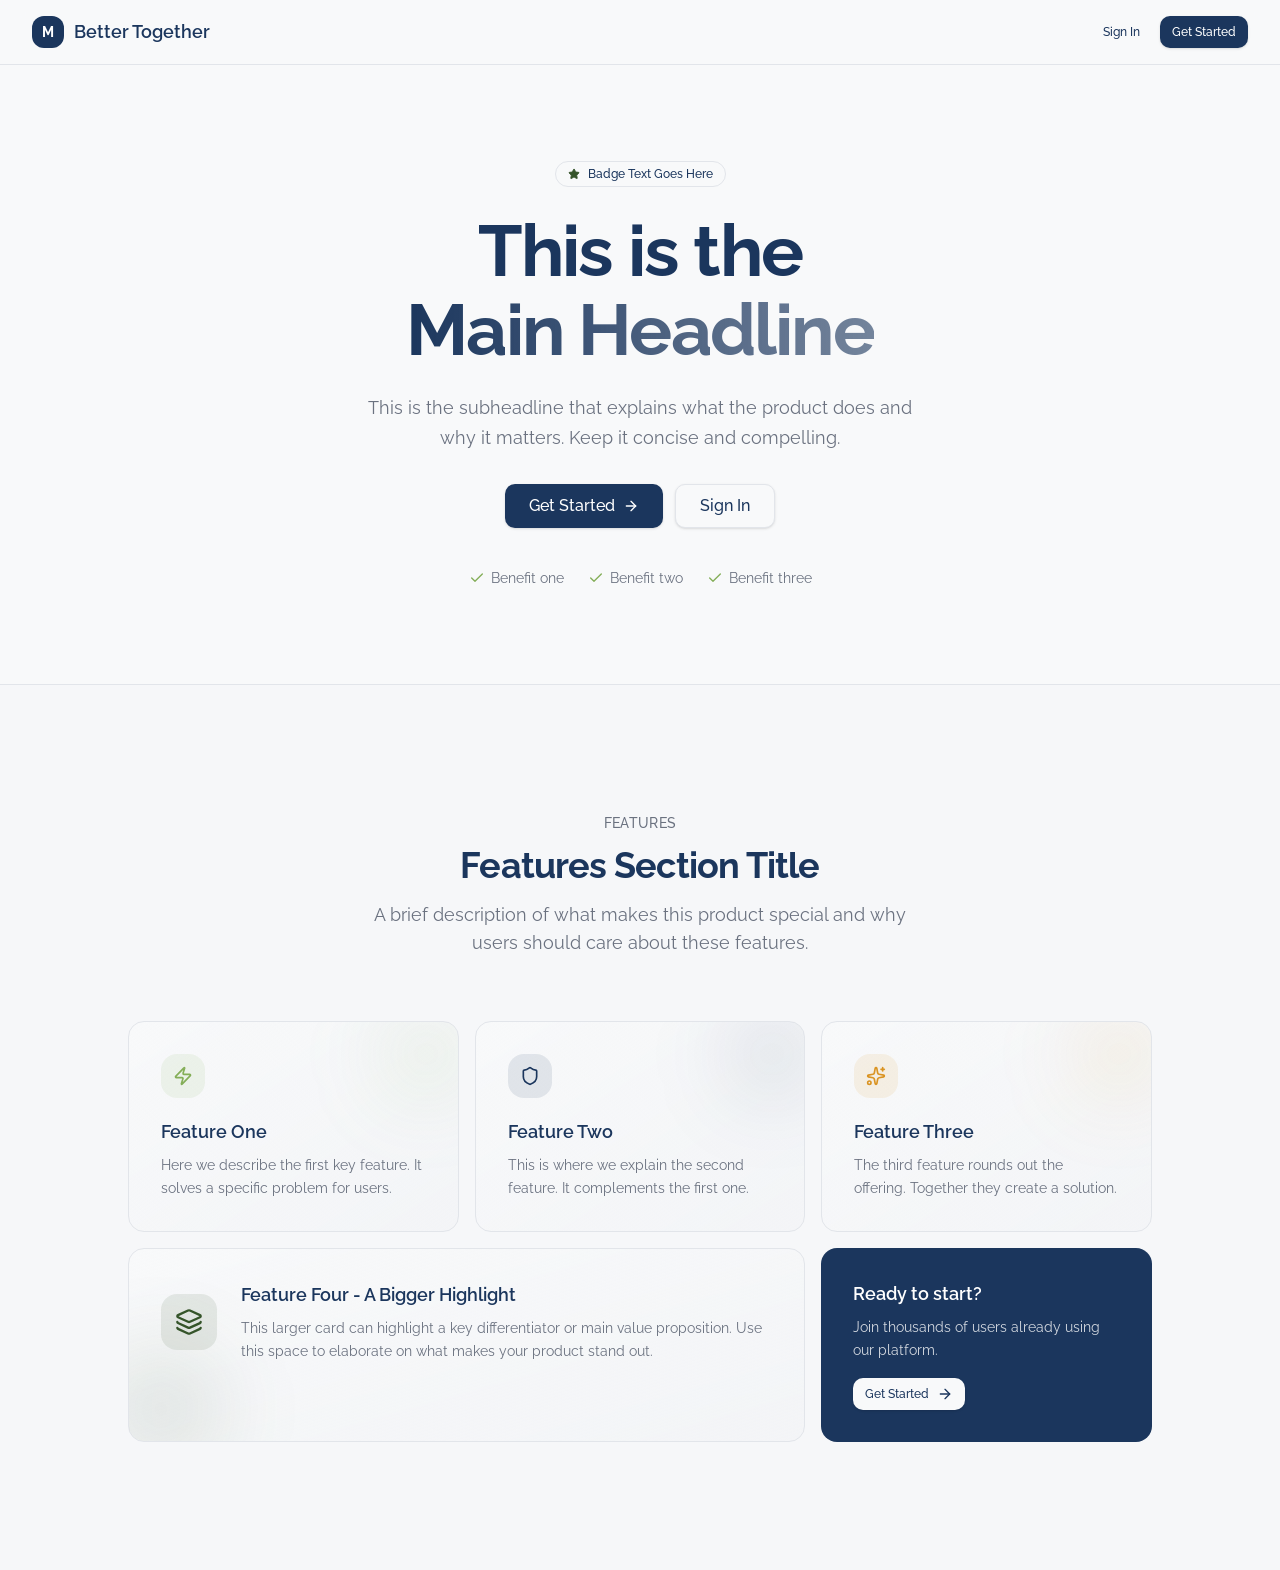
==== index.html @ 2b5d90b9 "Add batch check-in, auto-checkout, admin controls" ====
<!doctype html>
<html lang="en">
  <head>
    <meta charset="UTF-8" />
    <link rel="icon" type="image/png" href="/favicon.png" />
    <meta name="viewport" content="width=device-width, initial-scale=1.0, maximum-scale=1, viewport-fit=cover" />
    <meta name="apple-mobile-web-app-capable" content="yes" />
    <meta name="apple-mobile-web-app-status-bar-style" content="black-translucent" />
    <meta name="theme-color" content="#1B365D" />
    <link rel="preconnect" href="https://fonts.googleapis.com" />
    <link rel="preconnect" href="https://fonts.gstatic.com" crossorigin />
    <link href="https://fonts.googleapis.com/css2?family=Raleway:wght@300;400;500;600;700;800&display=swap" rel="stylesheet" />
    <title>Better Together | Patrick Accounting 2026 Firm Visit</title>
    <meta name="description" content="Patrick Accounting & Whirks 2026 Firm Visit - July 26-28, Memphis TN. Agenda, CPE tracking, Q&A, and more." />
    <script type="module" crossorigin src="/assets/index-BGjoOh0Z.js"></script>
    <link rel="stylesheet" crossorigin href="/assets/index-BpxHKoeF.css">
  </head>
  <body>
    <div id="root"></div>
  </body>
</html>
---- assets/index-BpxHKoeF.css ----
@layer properties{@supports (((-webkit-hyphens:none)) and (not (margin-trim:inline))) or ((-moz-orient:inline) and (not (color:rgb(from red r g b)))){*,:before,:after,::backdrop{--tw-translate-x:0;--tw-translate-y:0;--tw-translate-z:0;--tw-rotate-x:initial;--tw-rotate-y:initial;--tw-rotate-z:initial;--tw-skew-x:initial;--tw-skew-y:initial;--tw-space-y-reverse:0;--tw-border-style:solid;--tw-gradient-position:initial;--tw-gradient-from:#0000;--tw-gradient-via:#0000;--tw-gradient-to:#0000;--tw-gradient-stops:initial;--tw-gradient-via-stops:initial;--tw-gradient-from-position:0%;--tw-gradient-via-position:50%;--tw-gradient-to-position:100%;--tw-leading:initial;--tw-font-weight:initial;--tw-tracking:initial;--tw-ordinal:initial;--tw-slashed-zero:initial;--tw-numeric-figure:initial;--tw-numeric-spacing:initial;--tw-numeric-fraction:initial;--tw-shadow:0 0 #0000;--tw-shadow-color:initial;--tw-shadow-alpha:100%;--tw-inset-shadow:0 0 #0000;--tw-inset-shadow-color:initial;--tw-inset-shadow-alpha:100%;--tw-ring-color:initial;--tw-ring-shadow:0 0 #0000;--tw-inset-ring-color:initial;--tw-inset-ring-shadow:0 0 #0000;--tw-ring-inset:initial;--tw-ring-offset-width:0px;--tw-ring-offset-color:#fff;--tw-ring-offset-shadow:0 0 #0000;--tw-outline-style:solid;--tw-blur:initial;--tw-brightness:initial;--tw-contrast:initial;--tw-grayscale:initial;--tw-hue-rotate:initial;--tw-invert:initial;--tw-opacity:initial;--tw-saturate:initial;--tw-sepia:initial;--tw-drop-shadow:initial;--tw-drop-shadow-color:initial;--tw-drop-shadow-alpha:100%;--tw-drop-shadow-size:initial;--tw-backdrop-blur:initial;--tw-backdrop-brightness:initial;--tw-backdrop-contrast:initial;--tw-backdrop-grayscale:initial;--tw-backdrop-hue-rotate:initial;--tw-backdrop-invert:initial;--tw-backdrop-opacity:initial;--tw-backdrop-saturate:initial;--tw-backdrop-sepia:initial;--tw-duration:initial;--tw-ease:initial;--tw-scale-x:1;--tw-scale-y:1;--tw-scale-z:1;--tw-content:"";--tw-space-x-reverse:0;--tw-animation-delay:0s;--tw-animation-direction:normal;--tw-animation-duration:initial;--tw-animation-fill-mode:none;--tw-animation-iteration-count:1;--tw-enter-blur:0;--tw-enter-opacity:1;--tw-enter-rotate:0;--tw-enter-scale:1;--tw-enter-translate-x:0;--tw-enter-translate-y:0;--tw-exit-blur:0;--tw-exit-opacity:1;--tw-exit-rotate:0;--tw-exit-scale:1;--tw-exit-translate-x:0;--tw-exit-translate-y:0}}}@layer theme{:root,:host{--font-mono:ui-monospace,SFMono-Regular,Menlo,Monaco,Consolas,"Liberation Mono","Courier New",monospace;--color-red-50:oklch(97.1% .013 17.38);--color-red-200:oklch(88.5% .062 18.334);--color-red-500:oklch(63.7% .237 25.331);--color-red-600:oklch(57.7% .245 27.325);--color-orange-500:oklch(70.5% .213 47.604);--color-amber-500:oklch(76.9% .188 70.08);--color-yellow-100:oklch(97.3% .071 103.193);--color-yellow-700:oklch(55.4% .135 66.442);--color-lime-500:oklch(76.8% .233 130.85);--color-emerald-600:oklch(59.6% .145 163.225);--color-teal-500:oklch(70.4% .14 182.503);--color-cyan-500:oklch(71.5% .143 215.221);--color-rose-500:oklch(64.5% .246 16.439);--color-slate-900:oklch(20.8% .042 265.755);--color-gray-100:oklch(96.7% .003 264.542);--color-gray-200:oklch(92.8% .006 264.531);--color-gray-500:oklch(55.1% .027 264.364);--color-black:#000;--color-white:#fff;--spacing:.25rem;--container-sm:24rem;--container-md:28rem;--container-lg:32rem;--container-xl:36rem;--container-2xl:42rem;--container-5xl:64rem;--text-xs:.75rem;--text-xs--line-height:calc(1/.75);--text-sm:.875rem;--text-sm--line-height:calc(1.25/.875);--text-base:1rem;--text-base--line-height: 1.5 ;--text-lg:1.125rem;--text-lg--line-height:calc(1.75/1.125);--text-xl:1.25rem;--text-xl--line-height:calc(1.75/1.25);--text-2xl:1.5rem;--text-2xl--line-height:calc(2/1.5);--text-3xl:1.875rem;--text-3xl--line-height: 1.2 ;--text-4xl:2.25rem;--text-4xl--line-height:calc(2.5/2.25);--text-5xl:3rem;--text-5xl--line-height:1;--text-6xl:3.75rem;--text-6xl--line-height:1;--text-7xl:4.5rem;--text-7xl--line-height:1;--font-weight-normal:400;--font-weight-medium:500;--font-weight-semibold:600;--font-weight-bold:700;--tracking-tight:-.025em;--tracking-wide:.025em;--tracking-wider:.05em;--tracking-widest:.1em;--leading-tight:1.25;--leading-snug:1.375;--leading-normal:1.5;--leading-relaxed:1.625;--radius-xs:.125rem;--radius-2xl:1rem;--ease-in-out:cubic-bezier(.4,0,.2,1);--animate-spin:spin 1s linear infinite;--animate-pulse:pulse 2s cubic-bezier(.4,0,.6,1)infinite;--blur-sm:8px;--blur-md:12px;--blur-xl:24px;--blur-2xl:40px;--blur-3xl:64px;--aspect-video:16/9;--default-transition-duration:.15s;--default-transition-timing-function:cubic-bezier(.4,0,.2,1);--default-font-family:"Raleway",ui-sans-serif,system-ui,sans-serif;--default-mono-font-family:var(--font-mono);--color-border:var(--border)}}@layer base{*,:after,:before,::backdrop{box-sizing:border-box;border:0 solid;margin:0;padding:0}::file-selector-button{box-sizing:border-box;border:0 solid;margin:0;padding:0}html,:host{-webkit-text-size-adjust:100%;tab-size:4;line-height:1.5;font-family:var(--default-font-family,ui-sans-serif,system-ui,sans-serif,"Apple Color Emoji","Segoe UI Emoji","Segoe UI Symbol","Noto Color Emoji");font-feature-settings:var(--default-font-feature-settings,normal);font-variation-settings:var(--default-font-variation-settings,normal);-webkit-tap-highlight-color:transparent}hr{height:0;color:inherit;border-top-width:1px}abbr:where([title]){-webkit-text-decoration:underline dotted;text-decoration:underline dotted}h1,h2,h3,h4,h5,h6{font-size:inherit;font-weight:inherit}a{color:inherit;-webkit-text-decoration:inherit;text-decoration:inherit}b,strong{font-weight:bolder}code,kbd,samp,pre{font-family:var(--default-mono-font-family,ui-monospace,SFMono-Regular,Menlo,Monaco,Consolas,"Liberation Mono","Courier New",monospace);font-feature-settings:var(--default-mono-font-feature-settings,normal);font-variation-settings:var(--default-mono-font-variation-settings,normal);font-size:1em}small{font-size:80%}sub,sup{vertical-align:baseline;font-size:75%;line-height:0;position:relative}sub{bottom:-.25em}sup{top:-.5em}table{text-indent:0;border-color:inherit;border-collapse:collapse}:-moz-focusring{outline:auto}progress{vertical-align:baseline}summary{display:list-item}ol,ul,menu{list-style:none}img,svg,video,canvas,audio,iframe,embed,object{vertical-align:middle;display:block}img,video{max-width:100%;height:auto}button,input,select,optgroup,textarea{font:inherit;font-feature-settings:inherit;font-variation-settings:inherit;letter-spacing:inherit;color:inherit;opacity:1;background-color:#0000;border-radius:0}::file-selector-button{font:inherit;font-feature-settings:inherit;font-variation-settings:inherit;letter-spacing:inherit;color:inherit;opacity:1;background-color:#0000;border-radius:0}:where(select:is([multiple],[size])) optgroup{font-weight:bolder}:where(select:is([multiple],[size])) optgroup option{padding-inline-start:20px}::file-selector-button{margin-inline-end:4px}::placeholder{opacity:1}@supports (not ((-webkit-appearance:-apple-pay-button))) or (contain-intrinsic-size:1px){::placeholder{color:currentColor}@supports (color:color-mix(in lab,red,red)){::placeholder{color:color-mix(in oklab,currentcolor 50%,transparent)}}}textarea{resize:vertical}::-webkit-search-decoration{-webkit-appearance:none}::-webkit-date-and-time-value{min-height:1lh;text-align:inherit}::-webkit-datetime-edit{display:inline-flex}::-webkit-datetime-edit-fields-wrapper{padding:0}::-webkit-datetime-edit{padding-block:0}::-webkit-datetime-edit-year-field{padding-block:0}::-webkit-datetime-edit-month-field{padding-block:0}::-webkit-datetime-edit-day-field{padding-block:0}::-webkit-datetime-edit-hour-field{padding-block:0}::-webkit-datetime-edit-minute-field{padding-block:0}::-webkit-datetime-edit-second-field{padding-block:0}::-webkit-datetime-edit-millisecond-field{padding-block:0}::-webkit-datetime-edit-meridiem-field{padding-block:0}::-webkit-calendar-picker-indicator{line-height:1}:-moz-ui-invalid{box-shadow:none}button,input:where([type=button],[type=reset],[type=submit]){appearance:button}::file-selector-button{appearance:button}::-webkit-inner-spin-button{height:auto}::-webkit-outer-spin-button{height:auto}[hidden]:where(:not([hidden=until-found])){display:none!important}*{border-color:var(--border);outline-color:var(--ring)}@supports (color:color-mix(in lab,red,red)){*{outline-color:color-mix(in oklab,var(--ring)50%,transparent)}}body{background-color:var(--background);color:var(--foreground)}button:not(:disabled),[role=button]:not([aria-disabled=true]),[type=button]:not(:disabled),[type=submit]:not(:disabled),[type=reset]:not(:disabled),a[href],select:not(:disabled),input[type=checkbox]:not(:disabled),input[type=radio]:not(:disabled){cursor:pointer}html{scroll-behavior:smooth;-webkit-tap-highlight-color:transparent}}@layer components{.container{width:100%;margin-left:auto;margin-right:auto;padding-left:1rem;padding-right:1rem}.flex{min-width:0;min-height:0}@media(min-width:640px){.container{padding-left:1.5rem;padding-right:1.5rem}}@media(min-width:1024px){.container{max-width:800px;padding-left:2rem;padding-right:2rem}}}@layer utilities{.\@container\/card-header{container:card-header/inline-size}.\@container\/field-group{container:field-group/inline-size}.pointer-events-none{pointer-events:none}.invisible{visibility:hidden}.visible{visibility:visible}.sr-only{clip-path:inset(50%);white-space:nowrap;border-width:0;width:1px;height:1px;margin:-1px;padding:0;position:absolute;overflow:hidden}.absolute{position:absolute}.fixed{position:fixed}.relative{position:relative}.static{position:static}.sticky{position:sticky}.inset-0{inset:calc(var(--spacing)*0)}.inset-x-0{inset-inline:calc(var(--spacing)*0)}.inset-y-0{inset-block:calc(var(--spacing)*0)}.-top-12{top:calc(var(--spacing)*-12)}.top-0{top:calc(var(--spacing)*0)}.top-1\.5{top:calc(var(--spacing)*1.5)}.top-1\/2{top:50%}.top-3\.5{top:calc(var(--spacing)*3.5)}.top-4{top:calc(var(--spacing)*4)}.top-8{top:calc(var(--spacing)*8)}.top-\[1px\]{top:1px}.top-\[50\%\]{top:50%}.top-\[60\%\]{top:60%}.top-full{top:100%}.-right-12{right:calc(var(--spacing)*-12)}.right-0{right:calc(var(--spacing)*0)}.right-1{right:calc(var(--spacing)*1)}.right-1\/4{right:25%}.right-2{right:calc(var(--spacing)*2)}.right-3{right:calc(var(--spacing)*3)}.right-4{right:calc(var(--spacing)*4)}.-bottom-12{bottom:calc(var(--spacing)*-12)}.bottom-0{bottom:calc(var(--spacing)*0)}.-left-12{left:calc(var(--spacing)*-12)}.left-0{left:calc(var(--spacing)*0)}.left-1\/2{left:50%}.left-1\/4{left:25%}.left-2{left:calc(var(--spacing)*2)}.left-3{left:calc(var(--spacing)*3)}.left-\[50\%\]{left:50%}.isolate{isolation:isolate}.-z-10{z-index:-10}.z-10{z-index:10}.z-20{z-index:20}.z-50{z-index:50}.z-\[1\]{z-index:1}.order-first{order:-9999}.order-last{order:9999}.col-start-2{grid-column-start:2}.row-span-2{grid-row:span 2/span 2}.row-start-1{grid-row-start:1}.container{width:100%}@media(min-width:40rem){.container{max-width:40rem}}@media(min-width:48rem){.container{max-width:48rem}}@media(min-width:64rem){.container{max-width:64rem}}@media(min-width:80rem){.container{max-width:80rem}}@media(min-width:96rem){.container{max-width:96rem}}.\!m-0{margin:calc(var(--spacing)*0)!important}.-mx-1{margin-inline:calc(var(--spacing)*-1)}.mx-2{margin-inline:calc(var(--spacing)*2)}.mx-3\.5{margin-inline:calc(var(--spacing)*3.5)}.mx-auto{margin-inline:auto}.-my-2{margin-block:calc(var(--spacing)*-2)}.my-0{margin-block:calc(var(--spacing)*0)}.my-0\.5{margin-block:calc(var(--spacing)*.5)}.my-1{margin-block:calc(var(--spacing)*1)}.-mt-4{margin-top:calc(var(--spacing)*-4)}.-mt-10{margin-top:calc(var(--spacing)*-10)}.mt-0\.5{margin-top:calc(var(--spacing)*.5)}.mt-1{margin-top:calc(var(--spacing)*1)}.mt-1\.5{margin-top:calc(var(--spacing)*1.5)}.mt-2{margin-top:calc(var(--spacing)*2)}.mt-3{margin-top:calc(var(--spacing)*3)}.mt-4{margin-top:calc(var(--spacing)*4)}.mt-auto{margin-top:auto}.-mr-4{margin-right:calc(var(--spacing)*-4)}.mr-1{margin-right:calc(var(--spacing)*1)}.-mb-8{margin-bottom:calc(var(--spacing)*-8)}.mb-0\.5{margin-bottom:calc(var(--spacing)*.5)}.mb-1{margin-bottom:calc(var(--spacing)*1)}.mb-2{margin-bottom:calc(var(--spacing)*2)}.mb-3{margin-bottom:calc(var(--spacing)*3)}.mb-4{margin-bottom:calc(var(--spacing)*4)}.mb-5{margin-bottom:calc(var(--spacing)*5)}.mb-6{margin-bottom:calc(var(--spacing)*6)}.mb-8{margin-bottom:calc(var(--spacing)*8)}.mb-16{margin-bottom:calc(var(--spacing)*16)}.-ml-4{margin-left:calc(var(--spacing)*-4)}.-ml-8{margin-left:calc(var(--spacing)*-8)}.ml-1{margin-left:calc(var(--spacing)*1)}.ml-2{margin-left:calc(var(--spacing)*2)}.ml-4{margin-left:calc(var(--spacing)*4)}.ml-auto{margin-left:auto}.line-clamp-1{-webkit-line-clamp:1;-webkit-box-orient:vertical;display:-webkit-box;overflow:hidden}.line-clamp-2{-webkit-line-clamp:2;-webkit-box-orient:vertical;display:-webkit-box;overflow:hidden}.block{display:block}.flex{display:flex}.grid{display:grid}.hidden{display:none}.inline-flex{display:inline-flex}.table{display:table}.table-caption{display:table-caption}.table-cell{display:table-cell}.table-row{display:table-row}.aspect-square{aspect-ratio:1}.aspect-video{aspect-ratio:var(--aspect-video)}.size-\(--cell-size\){width:var(--cell-size);height:var(--cell-size)}.size-2{width:calc(var(--spacing)*2);height:calc(var(--spacing)*2)}.size-2\.5{width:calc(var(--spacing)*2.5);height:calc(var(--spacing)*2.5)}.size-3{width:calc(var(--spacing)*3);height:calc(var(--spacing)*3)}.size-3\.5{width:calc(var(--spacing)*3.5);height:calc(var(--spacing)*3.5)}.size-4{width:calc(var(--spacing)*4);height:calc(var(--spacing)*4)}.size-5{width:calc(var(--spacing)*5);height:calc(var(--spacing)*5)}.size-6{width:calc(var(--spacing)*6);height:calc(var(--spacing)*6)}.size-7{width:calc(var(--spacing)*7);height:calc(var(--spacing)*7)}.size-8{width:calc(var(--spacing)*8);height:calc(var(--spacing)*8)}.size-9{width:calc(var(--spacing)*9);height:calc(var(--spacing)*9)}.size-10{width:calc(var(--spacing)*10);height:calc(var(--spacing)*10)}.size-11{width:calc(var(--spacing)*11);height:calc(var(--spacing)*11)}.size-12{width:calc(var(--spacing)*12);height:calc(var(--spacing)*12)}.size-14{width:calc(var(--spacing)*14);height:calc(var(--spacing)*14)}.size-16{width:calc(var(--spacing)*16);height:calc(var(--spacing)*16)}.size-24{width:calc(var(--spacing)*24);height:calc(var(--spacing)*24)}.size-32{width:calc(var(--spacing)*32);height:calc(var(--spacing)*32)}.size-96{width:calc(var(--spacing)*96);height:calc(var(--spacing)*96)}.size-auto{width:auto;height:auto}.size-full{width:100%;height:100%}.h-\(--cell-size\){height:var(--cell-size)}.h-1{height:calc(var(--spacing)*1)}.h-1\.5{height:calc(var(--spacing)*1.5)}.h-2{height:calc(var(--spacing)*2)}.h-2\.5{height:calc(var(--spacing)*2.5)}.h-3{height:calc(var(--spacing)*3)}.h-3\.5{height:calc(var(--spacing)*3.5)}.h-4{height:calc(var(--spacing)*4)}.h-5{height:calc(var(--spacing)*5)}.h-6{height:calc(var(--spacing)*6)}.h-7{height:calc(var(--spacing)*7)}.h-8{height:calc(var(--spacing)*8)}.h-9{height:calc(var(--spacing)*9)}.h-10{height:calc(var(--spacing)*10)}.h-11{height:calc(var(--spacing)*11)}.h-12{height:calc(var(--spacing)*12)}.h-14{height:calc(var(--spacing)*14)}.h-16{height:calc(var(--spacing)*16)}.h-20{height:calc(var(--spacing)*20)}.h-32{height:calc(var(--spacing)*32)}.h-60{height:calc(var(--spacing)*60)}.h-80{height:calc(var(--spacing)*80)}.h-\[1px\]{height:1px}.h-\[var\(--radix-navigation-menu-viewport-height\)\]{height:var(--radix-navigation-menu-viewport-height)}.h-\[var\(--radix-select-trigger-height\)\]{height:var(--radix-select-trigger-height)}.h-auto{height:auto}.h-full{height:100%}.h-px{height:1px}.h-svh{height:100svh}.max-h-\(--radix-context-menu-content-available-height\){max-height:var(--radix-context-menu-content-available-height)}.max-h-\(--radix-dropdown-menu-content-available-height\){max-height:var(--radix-dropdown-menu-content-available-height)}.max-h-\(--radix-select-content-available-height\){max-height:var(--radix-select-content-available-height)}.max-h-72{max-height:calc(var(--spacing)*72)}.max-h-80{max-height:calc(var(--spacing)*80)}.max-h-\[300px\]{max-height:300px}.max-h-\[500px\]{max-height:500px}.max-h-full{max-height:100%}.min-h-0{min-height:calc(var(--spacing)*0)}.min-h-4{min-height:calc(var(--spacing)*4)}.min-h-\[60px\]{min-height:60px}.min-h-\[80px\]{min-height:80px}.min-h-screen{min-height:100vh}.min-h-svh{min-height:100svh}.w-\(--cell-size\){width:var(--cell-size)}.w-0{width:calc(var(--spacing)*0)}.w-1{width:calc(var(--spacing)*1)}.w-2{width:calc(var(--spacing)*2)}.w-2\.5{width:calc(var(--spacing)*2.5)}.w-3{width:calc(var(--spacing)*3)}.w-3\/4{width:75%}.w-4{width:calc(var(--spacing)*4)}.w-5{width:calc(var(--spacing)*5)}.w-7{width:calc(var(--spacing)*7)}.w-9{width:calc(var(--spacing)*9)}.w-11{width:calc(var(--spacing)*11)}.w-12{width:calc(var(--spacing)*12)}.w-16{width:calc(var(--spacing)*16)}.w-20{width:calc(var(--spacing)*20)}.w-24{width:calc(var(--spacing)*24)}.w-32{width:calc(var(--spacing)*32)}.w-48{width:calc(var(--spacing)*48)}.w-60{width:calc(var(--spacing)*60)}.w-64{width:calc(var(--spacing)*64)}.w-72{width:calc(var(--spacing)*72)}.w-80{width:calc(var(--spacing)*80)}.w-\[--radix-dropdown-menu-trigger-width\]{width:--radix-dropdown-menu-trigger-width}.w-\[1px\]{width:1px}.w-\[100px\]{width:100px}.w-auto{width:auto}.w-fit{width:fit-content}.w-full{width:100%}.w-max{width:max-content}.w-px{width:1px}.max-w-2xl{max-width:var(--container-2xl)}.max-w-5xl{max-width:var(--container-5xl)}.max-w-\[--skeleton-width\]{max-width:--skeleton-width}.max-w-\[80\%\]{max-width:80%}.max-w-\[calc\(100\%-2rem\)\]{max-width:calc(100% - 2rem)}.max-w-full{max-width:100%}.max-w-max{max-width:max-content}.max-w-md{max-width:var(--container-md)}.max-w-sm{max-width:var(--container-sm)}.max-w-xl{max-width:var(--container-xl)}.min-w-\(--cell-size\){min-width:var(--cell-size)}.min-w-0{min-width:calc(var(--spacing)*0)}.min-w-5{min-width:calc(var(--spacing)*5)}.min-w-8{min-width:calc(var(--spacing)*8)}.min-w-9{min-width:calc(var(--spacing)*9)}.min-w-10{min-width:calc(var(--spacing)*10)}.min-w-\[8rem\]{min-width:8rem}.min-w-\[12rem\]{min-width:12rem}.min-w-\[18px\]{min-width:18px}.min-w-\[var\(--radix-select-trigger-width\)\]{min-width:var(--radix-select-trigger-width)}.flex-1{flex:1}.flex-shrink-0,.shrink-0{flex-shrink:0}.grow{flex-grow:1}.grow-0{flex-grow:0}.basis-full{flex-basis:100%}.caption-bottom{caption-side:bottom}.border-collapse{border-collapse:collapse}.origin-\(--radix-context-menu-content-transform-origin\){transform-origin:var(--radix-context-menu-content-transform-origin)}.origin-\(--radix-dropdown-menu-content-transform-origin\){transform-origin:var(--radix-dropdown-menu-content-transform-origin)}.origin-\(--radix-hover-card-content-transform-origin\){transform-origin:var(--radix-hover-card-content-transform-origin)}.origin-\(--radix-menubar-content-transform-origin\){transform-origin:var(--radix-menubar-content-transform-origin)}.origin-\(--radix-popover-content-transform-origin\){transform-origin:var(--radix-popover-content-transform-origin)}.origin-\(--radix-select-content-transform-origin\){transform-origin:var(--radix-select-content-transform-origin)}.origin-\[--radix-tooltip-content-transform-origin\]{transform-origin:--radix-tooltip-content-transform-origin}.-translate-x-1\/2{--tw-translate-x: -50% ;translate:var(--tw-translate-x)var(--tw-translate-y)}.-translate-x-1\/3{--tw-translate-x:calc(calc(1/3*100%)*-1);translate:var(--tw-translate-x)var(--tw-translate-y)}.-translate-x-px{--tw-translate-x:-1px;translate:var(--tw-translate-x)var(--tw-translate-y)}.translate-x-1\/3{--tw-translate-x:calc(1/3*100%);translate:var(--tw-translate-x)var(--tw-translate-y)}.translate-x-\[-50\%\]{--tw-translate-x:-50%;translate:var(--tw-translate-x)var(--tw-translate-y)}.translate-x-px{--tw-translate-x:1px;translate:var(--tw-translate-x)var(--tw-translate-y)}.-translate-y-1\/2{--tw-translate-y: -50% ;translate:var(--tw-translate-x)var(--tw-translate-y)}.translate-y-0\.5{--tw-translate-y:calc(var(--spacing)*.5);translate:var(--tw-translate-x)var(--tw-translate-y)}.translate-y-1\/2{--tw-translate-y: 50% ;translate:var(--tw-translate-x)var(--tw-translate-y)}.translate-y-\[-50\%\]{--tw-translate-y:-50%;translate:var(--tw-translate-x)var(--tw-translate-y)}.rotate-45{rotate:45deg}.rotate-90{rotate:90deg}.transform{transform:var(--tw-rotate-x,)var(--tw-rotate-y,)var(--tw-rotate-z,)var(--tw-skew-x,)var(--tw-skew-y,)}.animate-caret-blink{animation:1.25s ease-out infinite caret-blink}.animate-in{animation:enter var(--tw-animation-duration,var(--tw-duration,.15s))var(--tw-ease,ease)var(--tw-animation-delay,0s)var(--tw-animation-iteration-count,1)var(--tw-animation-direction,normal)var(--tw-animation-fill-mode,none)}.animate-pulse{animation:var(--animate-pulse)}.animate-spin{animation:var(--animate-spin)}.cursor-default{cursor:default}.cursor-pointer{cursor:pointer}.cursor-text{cursor:text}.touch-none{touch-action:none}.resize-none{resize:none}.scroll-my-1{scroll-margin-block:calc(var(--spacing)*1)}.scroll-py-1{scroll-padding-block:calc(var(--spacing)*1)}.list-disc{list-style-type:disc}.list-none{list-style-type:none}.auto-rows-min{grid-auto-rows:min-content}.grid-cols-1{grid-template-columns:repeat(1,minmax(0,1fr))}.grid-cols-2{grid-template-columns:repeat(2,minmax(0,1fr))}.grid-cols-3{grid-template-columns:repeat(3,minmax(0,1fr))}.grid-cols-4{grid-template-columns:repeat(4,minmax(0,1fr))}.grid-cols-\[0_1fr\]{grid-template-columns:0 1fr}.grid-rows-\[auto_auto\]{grid-template-rows:auto auto}.flex-col{flex-direction:column}.flex-col-reverse{flex-direction:column-reverse}.flex-row{flex-direction:row}.flex-wrap{flex-wrap:wrap}.items-center{align-items:center}.items-end{align-items:flex-end}.items-start{align-items:flex-start}.items-stretch{align-items:stretch}.justify-between{justify-content:space-between}.justify-center{justify-content:center}.justify-end{justify-content:flex-end}.justify-start{justify-content:flex-start}.justify-items-start{justify-items:start}.gap-0\.5{gap:calc(var(--spacing)*.5)}.gap-1{gap:calc(var(--spacing)*1)}.gap-1\.5{gap:calc(var(--spacing)*1.5)}.gap-2{gap:calc(var(--spacing)*2)}.gap-2\.5{gap:calc(var(--spacing)*2.5)}.gap-3{gap:calc(var(--spacing)*3)}.gap-4{gap:calc(var(--spacing)*4)}.gap-6{gap:calc(var(--spacing)*6)}.gap-7{gap:calc(var(--spacing)*7)}:where(.space-y-1>:not(:last-child)){--tw-space-y-reverse:0;margin-block-start:calc(calc(var(--spacing)*1)*var(--tw-space-y-reverse));margin-block-end:calc(calc(var(--spacing)*1)*calc(1 - var(--tw-space-y-reverse)))}:where(.space-y-1\.5>:not(:last-child)){--tw-space-y-reverse:0;margin-block-start:calc(calc(var(--spacing)*1.5)*var(--tw-space-y-reverse));margin-block-end:calc(calc(var(--spacing)*1.5)*calc(1 - var(--tw-space-y-reverse)))}:where(.space-y-2>:not(:last-child)){--tw-space-y-reverse:0;margin-block-start:calc(calc(var(--spacing)*2)*var(--tw-space-y-reverse));margin-block-end:calc(calc(var(--spacing)*2)*calc(1 - var(--tw-space-y-reverse)))}:where(.space-y-3>:not(:last-child)){--tw-space-y-reverse:0;margin-block-start:calc(calc(var(--spacing)*3)*var(--tw-space-y-reverse));margin-block-end:calc(calc(var(--spacing)*3)*calc(1 - var(--tw-space-y-reverse)))}:where(.space-y-4>:not(:last-child)){--tw-space-y-reverse:0;margin-block-start:calc(calc(var(--spacing)*4)*var(--tw-space-y-reverse));margin-block-end:calc(calc(var(--spacing)*4)*calc(1 - var(--tw-space-y-reverse)))}:where(.space-y-6>:not(:last-child)){--tw-space-y-reverse:0;margin-block-start:calc(calc(var(--spacing)*6)*var(--tw-space-y-reverse));margin-block-end:calc(calc(var(--spacing)*6)*calc(1 - var(--tw-space-y-reverse)))}:where(.space-y-8>:not(:last-child)){--tw-space-y-reverse:0;margin-block-start:calc(calc(var(--spacing)*8)*var(--tw-space-y-reverse));margin-block-end:calc(calc(var(--spacing)*8)*calc(1 - var(--tw-space-y-reverse)))}.gap-y-0\.5{row-gap:calc(var(--spacing)*.5)}.self-start{align-self:flex-start}.self-stretch{align-self:stretch}.justify-self-end{justify-self:flex-end}.truncate{text-overflow:ellipsis;white-space:nowrap;overflow:hidden}.overflow-auto{overflow:auto}.overflow-hidden{overflow:hidden}.overflow-x-auto{overflow-x:auto}.overflow-x-hidden{overflow-x:hidden}.overflow-y-auto{overflow-y:auto}.rounded{border-radius:.25rem}.rounded-2xl{border-radius:var(--radius-2xl)}.rounded-\[2px\]{border-radius:2px}.rounded-\[calc\(var\(--radius\)-5px\)\]{border-radius:calc(var(--radius) - 5px)}.rounded-\[inherit\]{border-radius:inherit}.rounded-full{border-radius:3.40282e38px}.rounded-lg{border-radius:var(--radius)}.rounded-md{border-radius:calc(var(--radius) - 2px)}.rounded-none{border-radius:0}.rounded-sm{border-radius:calc(var(--radius) - 4px)}.rounded-xl{border-radius:calc(var(--radius) + 4px)}.rounded-xs{border-radius:var(--radius-xs)}.rounded-l-md{border-top-left-radius:calc(var(--radius) - 2px);border-bottom-left-radius:calc(var(--radius) - 2px)}.rounded-tl-sm{border-top-left-radius:calc(var(--radius) - 4px)}.rounded-r-md{border-top-right-radius:calc(var(--radius) - 2px);border-bottom-right-radius:calc(var(--radius) - 2px)}.rounded-br-md{border-bottom-right-radius:calc(var(--radius) - 2px)}.rounded-bl-md{border-bottom-left-radius:calc(var(--radius) - 2px)}.border{border-style:var(--tw-border-style);border-width:1px}.border-0{border-style:var(--tw-border-style);border-width:0}.border-2{border-style:var(--tw-border-style);border-width:2px}.border-4{border-style:var(--tw-border-style);border-width:4px}.border-\[1\.5px\]{border-style:var(--tw-border-style);border-width:1.5px}.border-y{border-block-style:var(--tw-border-style);border-block-width:1px}.border-t{border-top-style:var(--tw-border-style);border-top-width:1px}.border-r{border-right-style:var(--tw-border-style);border-right-width:1px}.border-b{border-bottom-style:var(--tw-border-style);border-bottom-width:1px}.border-l{border-left-style:var(--tw-border-style);border-left-width:1px}.border-l-4{border-left-style:var(--tw-border-style);border-left-width:4px}.border-dashed{--tw-border-style:dashed;border-style:dashed}.border-\(--color-border\){border-color:var(--color-border)}.border-\[\#84AE58\]{border-color:#84ae58}.border-\[\#84AE58\]\/30{border-color:#84ae584d}.border-background{border-color:var(--background)}.border-border,.border-border\/50{border-color:var(--border)}@supports (color:color-mix(in lab,red,red)){.border-border\/50{border-color:color-mix(in oklab,var(--border)50%,transparent)}}.border-current{border-color:currentColor}.border-destructive\/20{border-color:var(--destructive)}@supports (color:color-mix(in lab,red,red)){.border-destructive\/20{border-color:color-mix(in oklab,var(--destructive)20%,transparent)}}.border-destructive\/50{border-color:var(--destructive)}@supports (color:color-mix(in lab,red,red)){.border-destructive\/50{border-color:color-mix(in oklab,var(--destructive)50%,transparent)}}.border-gray-100{border-color:var(--color-gray-100)}.border-gray-200{border-color:var(--color-gray-200)}.border-info\/50{border-color:var(--info)}@supports (color:color-mix(in lab,red,red)){.border-info\/50{border-color:color-mix(in oklab,var(--info)50%,transparent)}}.border-input{border-color:var(--input)}.border-primary{border-color:var(--primary)}.border-sidebar-border{border-color:var(--sidebar-border)}.border-success\/50{border-color:var(--success)}@supports (color:color-mix(in lab,red,red)){.border-success\/50{border-color:color-mix(in oklab,var(--success)50%,transparent)}}.border-transparent{border-color:#0000}.border-warning\/30{border-color:var(--warning)}@supports (color:color-mix(in lab,red,red)){.border-warning\/30{border-color:color-mix(in oklab,var(--warning)30%,transparent)}}.border-warning\/50{border-color:var(--warning)}@supports (color:color-mix(in lab,red,red)){.border-warning\/50{border-color:color-mix(in oklab,var(--warning)50%,transparent)}}.border-t-transparent{border-top-color:#0000}.border-l-\[\#DA9423\]{border-left-color:#da9423}.border-l-transparent{border-left-color:#0000}.bg-\(--color-bg\){background-color:var(--color-bg)}.bg-\[\#1B365D\]{background-color:#1b365d}.bg-\[\#1B365D\]\/3{background-color:#1b365d08}.bg-\[\#1B365D\]\/5{background-color:#1b365d0d}.bg-\[\#1B365D\]\/30{background-color:#1b365d4d}.bg-\[\#84AE58\]{background-color:#84ae58}.bg-\[\#84AE58\]\/5{background-color:#84ae580d}.bg-\[\#84AE58\]\/10{background-color:#84ae581a}.bg-\[\#84AE58\]\/15{background-color:#84ae5826}.bg-\[\#DA9423\]{background-color:#da9423}.bg-\[\#DA9423\]\/10{background-color:#da94231a}.bg-\[\#DA9423\]\/15{background-color:#da942326}.bg-accent{background-color:var(--accent)}.bg-background,.bg-background\/80{background-color:var(--background)}@supports (color:color-mix(in lab,red,red)){.bg-background\/80{background-color:color-mix(in oklab,var(--background)80%,transparent)}}.bg-black\/50{background-color:#00000080}@supports (color:color-mix(in lab,red,red)){.bg-black\/50{background-color:color-mix(in oklab,var(--color-black)50%,transparent)}}.bg-black\/80{background-color:#000c}@supports (color:color-mix(in lab,red,red)){.bg-black\/80{background-color:color-mix(in oklab,var(--color-black)80%,transparent)}}.bg-border{background-color:var(--border)}.bg-card{background-color:var(--card)}.bg-chart-1,.bg-chart-1\/10{background-color:var(--chart-1)}@supports (color:color-mix(in lab,red,red)){.bg-chart-1\/10{background-color:color-mix(in oklab,var(--chart-1)10%,transparent)}}.bg-chart-2,.bg-chart-2\/10{background-color:var(--chart-2)}@supports (color:color-mix(in lab,red,red)){.bg-chart-2\/10{background-color:color-mix(in oklab,var(--chart-2)10%,transparent)}}.bg-chart-3,.bg-chart-3\/10{background-color:var(--chart-3)}@supports (color:color-mix(in lab,red,red)){.bg-chart-3\/10{background-color:color-mix(in oklab,var(--chart-3)10%,transparent)}}.bg-chart-4\/10{background-color:var(--chart-4)}@supports (color:color-mix(in lab,red,red)){.bg-chart-4\/10{background-color:color-mix(in oklab,var(--chart-4)10%,transparent)}}.bg-destructive,.bg-destructive\/5{background-color:var(--destructive)}@supports (color:color-mix(in lab,red,red)){.bg-destructive\/5{background-color:color-mix(in oklab,var(--destructive)5%,transparent)}}.bg-destructive\/10{background-color:var(--destructive)}@supports (color:color-mix(in lab,red,red)){.bg-destructive\/10{background-color:color-mix(in oklab,var(--destructive)10%,transparent)}}.bg-destructive\/20{background-color:var(--destructive)}@supports (color:color-mix(in lab,red,red)){.bg-destructive\/20{background-color:color-mix(in oklab,var(--destructive)20%,transparent)}}.bg-foreground{background-color:var(--foreground)}.bg-info,.bg-info\/5{background-color:var(--info)}@supports (color:color-mix(in lab,red,red)){.bg-info\/5{background-color:color-mix(in oklab,var(--info)5%,transparent)}}.bg-info\/20{background-color:var(--info)}@supports (color:color-mix(in lab,red,red)){.bg-info\/20{background-color:color-mix(in oklab,var(--info)20%,transparent)}}.bg-input{background-color:var(--input)}.bg-muted,.bg-muted\/10{background-color:var(--muted)}@supports (color:color-mix(in lab,red,red)){.bg-muted\/10{background-color:color-mix(in oklab,var(--muted)10%,transparent)}}.bg-muted\/20{background-color:var(--muted)}@supports (color:color-mix(in lab,red,red)){.bg-muted\/20{background-color:color-mix(in oklab,var(--muted)20%,transparent)}}.bg-muted\/30{background-color:var(--muted)}@supports (color:color-mix(in lab,red,red)){.bg-muted\/30{background-color:color-mix(in oklab,var(--muted)30%,transparent)}}.bg-muted\/50{background-color:var(--muted)}@supports (color:color-mix(in lab,red,red)){.bg-muted\/50{background-color:color-mix(in oklab,var(--muted)50%,transparent)}}.bg-popover{background-color:var(--popover)}.bg-primary,.bg-primary\/5{background-color:var(--primary)}@supports (color:color-mix(in lab,red,red)){.bg-primary\/5{background-color:color-mix(in oklab,var(--primary)5%,transparent)}}.bg-primary\/10{background-color:var(--primary)}@supports (color:color-mix(in lab,red,red)){.bg-primary\/10{background-color:color-mix(in oklab,var(--primary)10%,transparent)}}.bg-primary\/20{background-color:var(--primary)}@supports (color:color-mix(in lab,red,red)){.bg-primary\/20{background-color:color-mix(in oklab,var(--primary)20%,transparent)}}.bg-red-500{background-color:var(--color-red-500)}.bg-secondary{background-color:var(--secondary)}.bg-sidebar{background-color:var(--sidebar)}.bg-sidebar-border{background-color:var(--sidebar-border)}.bg-success,.bg-success\/5{background-color:var(--success)}@supports (color:color-mix(in lab,red,red)){.bg-success\/5{background-color:color-mix(in oklab,var(--success)5%,transparent)}}.bg-success\/10{background-color:var(--success)}@supports (color:color-mix(in lab,red,red)){.bg-success\/10{background-color:color-mix(in oklab,var(--success)10%,transparent)}}.bg-success\/20{background-color:var(--success)}@supports (color:color-mix(in lab,red,red)){.bg-success\/20{background-color:color-mix(in oklab,var(--success)20%,transparent)}}.bg-transparent{background-color:#0000}.bg-warning,.bg-warning\/5{background-color:var(--warning)}@supports (color:color-mix(in lab,red,red)){.bg-warning\/5{background-color:color-mix(in oklab,var(--warning)5%,transparent)}}.bg-warning\/10{background-color:var(--warning)}@supports (color:color-mix(in lab,red,red)){.bg-warning\/10{background-color:color-mix(in oklab,var(--warning)10%,transparent)}}.bg-warning\/20{background-color:var(--warning)}@supports (color:color-mix(in lab,red,red)){.bg-warning\/20{background-color:color-mix(in oklab,var(--warning)20%,transparent)}}.bg-white{background-color:var(--color-white)}.bg-white\/95{background-color:#fffffff2}@supports (color:color-mix(in lab,red,red)){.bg-white\/95{background-color:color-mix(in oklab,var(--color-white)95%,transparent)}}.bg-yellow-100{background-color:var(--color-yellow-100)}.bg-gradient-to-br{--tw-gradient-position:to bottom right in oklab;background-image:linear-gradient(var(--tw-gradient-stops))}.bg-gradient-to-r{--tw-gradient-position:to right in oklab;background-image:linear-gradient(var(--tw-gradient-stops))}.bg-\[linear-gradient\(to_right\,hsl\(var\(--border\)\)_1px\,transparent_1px\)\,linear-gradient\(to_bottom\,hsl\(var\(--border\)\)_1px\,transparent_1px\)\]{background-image:linear-gradient(to right,hsl(var(--border))1px,transparent 1px),linear-gradient(to bottom,hsl(var(--border))1px,transparent 1px)}.from-\[\#84AE58\]{--tw-gradient-from:#84ae58;--tw-gradient-stops:var(--tw-gradient-via-stops,var(--tw-gradient-position),var(--tw-gradient-from)var(--tw-gradient-from-position),var(--tw-gradient-to)var(--tw-gradient-to-position))}.from-\[\#84AE58\]\/0{--tw-gradient-from:oklab(0% 0 0/0);--tw-gradient-stops:var(--tw-gradient-via-stops,var(--tw-gradient-position),var(--tw-gradient-from)var(--tw-gradient-from-position),var(--tw-gradient-to)var(--tw-gradient-to-position))}.from-background{--tw-gradient-from:var(--background);--tw-gradient-stops:var(--tw-gradient-via-stops,var(--tw-gradient-position),var(--tw-gradient-from)var(--tw-gradient-from-position),var(--tw-gradient-to)var(--tw-gradient-to-position))}.from-card{--tw-gradient-from:var(--card);--tw-gradient-stops:var(--tw-gradient-via-stops,var(--tw-gradient-position),var(--tw-gradient-from)var(--tw-gradient-from-position),var(--tw-gradient-to)var(--tw-gradient-to-position))}.from-foreground{--tw-gradient-from:var(--foreground);--tw-gradient-stops:var(--tw-gradient-via-stops,var(--tw-gradient-position),var(--tw-gradient-from)var(--tw-gradient-from-position),var(--tw-gradient-to)var(--tw-gradient-to-position))}.from-primary\/20{--tw-gradient-from:var(--primary)}@supports (color:color-mix(in lab,red,red)){.from-primary\/20{--tw-gradient-from:color-mix(in oklab,var(--primary)20%,transparent)}}.from-primary\/20{--tw-gradient-stops:var(--tw-gradient-via-stops,var(--tw-gradient-position),var(--tw-gradient-from)var(--tw-gradient-from-position),var(--tw-gradient-to)var(--tw-gradient-to-position))}.via-\[\#1B365D\]{--tw-gradient-via:#1b365d;--tw-gradient-via-stops:var(--tw-gradient-position),var(--tw-gradient-from)var(--tw-gradient-from-position),var(--tw-gradient-via)var(--tw-gradient-via-position),var(--tw-gradient-to)var(--tw-gradient-to-position);--tw-gradient-stops:var(--tw-gradient-via-stops)}.via-foreground\/80{--tw-gradient-via:var(--foreground)}@supports (color:color-mix(in lab,red,red)){.via-foreground\/80{--tw-gradient-via:color-mix(in oklab,var(--foreground)80%,transparent)}}.via-foreground\/80{--tw-gradient-via-stops:var(--tw-gradient-position),var(--tw-gradient-from)var(--tw-gradient-from-position),var(--tw-gradient-via)var(--tw-gradient-via-position),var(--tw-gradient-to)var(--tw-gradient-to-position);--tw-gradient-stops:var(--tw-gradient-via-stops)}.via-primary\/10{--tw-gradient-via:var(--primary)}@supports (color:color-mix(in lab,red,red)){.via-primary\/10{--tw-gradient-via:color-mix(in oklab,var(--primary)10%,transparent)}}.via-primary\/10{--tw-gradient-via-stops:var(--tw-gradient-position),var(--tw-gradient-from)var(--tw-gradient-from-position),var(--tw-gradient-via)var(--tw-gradient-via-position),var(--tw-gradient-to)var(--tw-gradient-to-position);--tw-gradient-stops:var(--tw-gradient-via-stops)}.to-\[\#84AE58\]{--tw-gradient-to:#84ae58;--tw-gradient-stops:var(--tw-gradient-via-stops,var(--tw-gradient-position),var(--tw-gradient-from)var(--tw-gradient-from-position),var(--tw-gradient-to)var(--tw-gradient-to-position))}.to-\[\#84AE58\]\/0{--tw-gradient-to:oklab(0% 0 0/0);--tw-gradient-stops:var(--tw-gradient-via-stops,var(--tw-gradient-position),var(--tw-gradient-from)var(--tw-gradient-from-position),var(--tw-gradient-to)var(--tw-gradient-to-position))}.to-foreground\/60{--tw-gradient-to:var(--foreground)}@supports (color:color-mix(in lab,red,red)){.to-foreground\/60{--tw-gradient-to:color-mix(in oklab,var(--foreground)60%,transparent)}}.to-foreground\/60{--tw-gradient-stops:var(--tw-gradient-via-stops,var(--tw-gradient-position),var(--tw-gradient-from)var(--tw-gradient-from-position),var(--tw-gradient-to)var(--tw-gradient-to-position))}.to-muted\/30{--tw-gradient-to:var(--muted)}@supports (color:color-mix(in lab,red,red)){.to-muted\/30{--tw-gradient-to:color-mix(in oklab,var(--muted)30%,transparent)}}.to-muted\/30{--tw-gradient-stops:var(--tw-gradient-via-stops,var(--tw-gradient-position),var(--tw-gradient-from)var(--tw-gradient-from-position),var(--tw-gradient-to)var(--tw-gradient-to-position))}.to-muted\/50{--tw-gradient-to:var(--muted)}@supports (color:color-mix(in lab,red,red)){.to-muted\/50{--tw-gradient-to:color-mix(in oklab,var(--muted)50%,transparent)}}.to-muted\/50{--tw-gradient-stops:var(--tw-gradient-via-stops,var(--tw-gradient-position),var(--tw-gradient-from)var(--tw-gradient-from-position),var(--tw-gradient-to)var(--tw-gradient-to-position))}.to-transparent{--tw-gradient-to:transparent;--tw-gradient-stops:var(--tw-gradient-via-stops,var(--tw-gradient-position),var(--tw-gradient-from)var(--tw-gradient-from-position),var(--tw-gradient-to)var(--tw-gradient-to-position))}.\[mask-image\:radial-gradient\(ellipse_80\%_50\%_at_50\%_0\%\,\#000_70\%\,transparent_100\%\)\]{-webkit-mask-image:radial-gradient(80% 50% at 50% 0,#000 70%,#0000 100%);mask-image:radial-gradient(80% 50% at 50% 0,#000 70%,#0000)}.bg-\[size\:4rem_4rem\]{background-size:4rem 4rem}.bg-clip-text{-webkit-background-clip:text;background-clip:text}.fill-chart-4{fill:var(--chart-4)}.fill-current{fill:currentColor}.fill-primary{fill:var(--primary)}.object-contain{object-fit:contain}.object-cover{object-fit:cover}.p-0{padding:calc(var(--spacing)*0)}.p-1{padding:calc(var(--spacing)*1)}.p-2{padding:calc(var(--spacing)*2)}.p-2\.5{padding:calc(var(--spacing)*2.5)}.p-3{padding:calc(var(--spacing)*3)}.p-4{padding:calc(var(--spacing)*4)}.p-6{padding:calc(var(--spacing)*6)}.p-8{padding:calc(var(--spacing)*8)}.p-px{padding:1px}.px-\(--cell-size\){padding-inline:var(--cell-size)}.px-0{padding-inline:calc(var(--spacing)*0)}.px-1{padding-inline:calc(var(--spacing)*1)}.px-1\.5{padding-inline:calc(var(--spacing)*1.5)}.px-2{padding-inline:calc(var(--spacing)*2)}.px-2\.5{padding-inline:calc(var(--spacing)*2.5)}.px-3{padding-inline:calc(var(--spacing)*3)}.px-4{padding-inline:calc(var(--spacing)*4)}.px-6{padding-inline:calc(var(--spacing)*6)}.px-8{padding-inline:calc(var(--spacing)*8)}.py-0\.5{padding-block:calc(var(--spacing)*.5)}.py-1{padding-block:calc(var(--spacing)*1)}.py-1\.5{padding-block:calc(var(--spacing)*1.5)}.py-2{padding-block:calc(var(--spacing)*2)}.py-3{padding-block:calc(var(--spacing)*3)}.py-4{padding-block:calc(var(--spacing)*4)}.py-5{padding-block:calc(var(--spacing)*5)}.py-6{padding-block:calc(var(--spacing)*6)}.py-8{padding-block:calc(var(--spacing)*8)}.py-10{padding-block:calc(var(--spacing)*10)}.py-12{padding-block:calc(var(--spacing)*12)}.py-16{padding-block:calc(var(--spacing)*16)}.py-20{padding-block:calc(var(--spacing)*20)}.pt-0{padding-top:calc(var(--spacing)*0)}.pt-0\.5{padding-top:calc(var(--spacing)*.5)}.pt-1{padding-top:calc(var(--spacing)*1)}.pt-2{padding-top:calc(var(--spacing)*2)}.pt-3{padding-top:calc(var(--spacing)*3)}.pt-4{padding-top:calc(var(--spacing)*4)}.pt-5{padding-top:calc(var(--spacing)*5)}.pt-6{padding-top:calc(var(--spacing)*6)}.pr-1{padding-right:calc(var(--spacing)*1)}.pr-2{padding-right:calc(var(--spacing)*2)}.pr-2\.5{padding-right:calc(var(--spacing)*2.5)}.pr-3{padding-right:calc(var(--spacing)*3)}.pr-8{padding-right:calc(var(--spacing)*8)}.pb-1{padding-bottom:calc(var(--spacing)*1)}.pb-2{padding-bottom:calc(var(--spacing)*2)}.pb-3{padding-bottom:calc(var(--spacing)*3)}.pb-4{padding-bottom:calc(var(--spacing)*4)}.pb-6{padding-bottom:calc(var(--spacing)*6)}.pb-\[env\(safe-area-inset-bottom\)\]{padding-bottom:env(safe-area-inset-bottom)}.pl-2{padding-left:calc(var(--spacing)*2)}.pl-3{padding-left:calc(var(--spacing)*3)}.pl-4{padding-left:calc(var(--spacing)*4)}.pl-8{padding-left:calc(var(--spacing)*8)}.text-center{text-align:center}.text-left{text-align:left}.align-middle{vertical-align:middle}.font-mono{font-family:var(--font-mono)}.font-sans{font-family:Raleway,ui-sans-serif,system-ui,sans-serif}.text-2xl{font-size:var(--text-2xl);line-height:var(--tw-leading,var(--text-2xl--line-height))}.text-3xl{font-size:var(--text-3xl);line-height:var(--tw-leading,var(--text-3xl--line-height))}.text-4xl{font-size:var(--text-4xl);line-height:var(--tw-leading,var(--text-4xl--line-height))}.text-base{font-size:var(--text-base);line-height:var(--tw-leading,var(--text-base--line-height))}.text-lg{font-size:var(--text-lg);line-height:var(--tw-leading,var(--text-lg--line-height))}.text-sm{font-size:var(--text-sm);line-height:var(--tw-leading,var(--text-sm--line-height))}.text-sm\/relaxed{font-size:var(--text-sm);line-height:var(--leading-relaxed)}.text-xl{font-size:var(--text-xl);line-height:var(--tw-leading,var(--text-xl--line-height))}.text-xs{font-size:var(--text-xs);line-height:var(--tw-leading,var(--text-xs--line-height))}.text-\[0\.8rem\]{font-size:.8rem}.text-\[9px\]{font-size:9px}.text-\[10px\]{font-size:10px}.text-\[11px\]{font-size:11px}.leading-\[1\.1\]{--tw-leading:1.1;line-height:1.1}.leading-\[1\.05\]{--tw-leading:1.05;line-height:1.05}.leading-none{--tw-leading:1;line-height:1}.leading-normal{--tw-leading:var(--leading-normal);line-height:var(--leading-normal)}.leading-relaxed{--tw-leading:var(--leading-relaxed);line-height:var(--leading-relaxed)}.leading-snug{--tw-leading:var(--leading-snug);line-height:var(--leading-snug)}.leading-tight{--tw-leading:var(--leading-tight);line-height:var(--leading-tight)}.font-bold{--tw-font-weight:var(--font-weight-bold);font-weight:var(--font-weight-bold)}.font-medium{--tw-font-weight:var(--font-weight-medium);font-weight:var(--font-weight-medium)}.font-normal{--tw-font-weight:var(--font-weight-normal);font-weight:var(--font-weight-normal)}.font-semibold{--tw-font-weight:var(--font-weight-semibold);font-weight:var(--font-weight-semibold)}.tracking-\[0\.5em\]{--tw-tracking:.5em;letter-spacing:.5em}.tracking-\[0\.15em\]{--tw-tracking:.15em;letter-spacing:.15em}.tracking-tight{--tw-tracking:var(--tracking-tight);letter-spacing:var(--tracking-tight)}.tracking-wide{--tw-tracking:var(--tracking-wide);letter-spacing:var(--tracking-wide)}.tracking-wider{--tw-tracking:var(--tracking-wider);letter-spacing:var(--tracking-wider)}.tracking-widest{--tw-tracking:var(--tracking-widest);letter-spacing:var(--tracking-widest)}.text-balance{text-wrap:balance}.break-words{overflow-wrap:break-word}.whitespace-break-spaces{white-space:break-spaces}.whitespace-nowrap{white-space:nowrap}.whitespace-pre-wrap{white-space:pre-wrap}.text-\[\#1B365D\]{color:#1b365d}.text-\[\#1B365D\]\/20{color:#1b365d33}.text-\[\#1B365D\]\/40{color:#1b365d66}.text-\[\#1B365D\]\/50{color:#1b365d80}.text-\[\#1B365D\]\/60{color:#1b365d99}.text-\[\#1B365D\]\/70{color:#1b365db3}.text-\[\#84AE58\]{color:#84ae58}.text-\[\#DA9423\]{color:#da9423}.text-accent-foreground{color:var(--accent-foreground)}.text-card-foreground{color:var(--card-foreground)}.text-chart-1{color:var(--chart-1)}.text-chart-2{color:var(--chart-2)}.text-chart-3{color:var(--chart-3)}.text-chart-4{color:var(--chart-4)}.text-current{color:currentColor}.text-destructive{color:var(--destructive)}.text-destructive-foreground{color:var(--destructive-foreground)}.text-foreground{color:var(--foreground)}.text-gray-500{color:var(--color-gray-500)}.text-info{color:var(--info)}.text-info-foreground{color:var(--info-foreground)}.text-muted-foreground,.text-muted-foreground\/50{color:var(--muted-foreground)}@supports (color:color-mix(in lab,red,red)){.text-muted-foreground\/50{color:color-mix(in oklab,var(--muted-foreground)50%,transparent)}}.text-muted-foreground\/60{color:var(--muted-foreground)}@supports (color:color-mix(in lab,red,red)){.text-muted-foreground\/60{color:color-mix(in oklab,var(--muted-foreground)60%,transparent)}}.text-popover-foreground{color:var(--popover-foreground)}.text-primary{color:var(--primary)}.text-primary-foreground,.text-primary-foreground\/80{color:var(--primary-foreground)}@supports (color:color-mix(in lab,red,red)){.text-primary-foreground\/80{color:color-mix(in oklab,var(--primary-foreground)80%,transparent)}}.text-secondary-foreground{color:var(--secondary-foreground)}.text-sidebar-foreground,.text-sidebar-foreground\/70{color:var(--sidebar-foreground)}@supports (color:color-mix(in lab,red,red)){.text-sidebar-foreground\/70{color:color-mix(in oklab,var(--sidebar-foreground)70%,transparent)}}.text-success{color:var(--success)}.text-success-foreground{color:var(--success-foreground)}.text-transparent{color:#0000}.text-warning-foreground{color:var(--warning-foreground)}.text-white{color:var(--color-white)}.text-yellow-700{color:var(--color-yellow-700)}.uppercase{text-transform:uppercase}.tabular-nums{--tw-numeric-spacing:tabular-nums;font-variant-numeric:var(--tw-ordinal,)var(--tw-slashed-zero,)var(--tw-numeric-figure,)var(--tw-numeric-spacing,)var(--tw-numeric-fraction,)}.underline-offset-4{text-underline-offset:4px}.opacity-0{opacity:0}.opacity-30{opacity:.3}.opacity-40{opacity:.4}.opacity-50{opacity:.5}.opacity-60{opacity:.6}.opacity-70{opacity:.7}.shadow{--tw-shadow:0 1px 3px 0 var(--tw-shadow-color,#0000001a),0 1px 2px -1px var(--tw-shadow-color,#0000001a);box-shadow:var(--tw-inset-shadow),var(--tw-inset-ring-shadow),var(--tw-ring-offset-shadow),var(--tw-ring-shadow),var(--tw-shadow)}.shadow-\[0_0_0_1px_hsl\(var\(--sidebar-border\)\)\]{--tw-shadow:0 0 0 1px var(--tw-shadow-color,hsl(var(--sidebar-border)));box-shadow:var(--tw-inset-shadow),var(--tw-inset-ring-shadow),var(--tw-ring-offset-shadow),var(--tw-ring-shadow),var(--tw-shadow)}.shadow-lg{--tw-shadow:0 10px 15px -3px var(--tw-shadow-color,#0000001a),0 4px 6px -4px var(--tw-shadow-color,#0000001a);box-shadow:var(--tw-inset-shadow),var(--tw-inset-ring-shadow),var(--tw-ring-offset-shadow),var(--tw-ring-shadow),var(--tw-shadow)}.shadow-md{--tw-shadow:0 4px 6px -1px var(--tw-shadow-color,#0000001a),0 2px 4px -2px var(--tw-shadow-color,#0000001a);box-shadow:var(--tw-inset-shadow),var(--tw-inset-ring-shadow),var(--tw-ring-offset-shadow),var(--tw-ring-shadow),var(--tw-shadow)}.shadow-none{--tw-shadow:0 0 #0000;box-shadow:var(--tw-inset-shadow),var(--tw-inset-ring-shadow),var(--tw-ring-offset-shadow),var(--tw-ring-shadow),var(--tw-shadow)}.shadow-sm{--tw-shadow:0 1px 3px 0 var(--tw-shadow-color,#0000001a),0 1px 2px -1px var(--tw-shadow-color,#0000001a);box-shadow:var(--tw-inset-shadow),var(--tw-inset-ring-shadow),var(--tw-ring-offset-shadow),var(--tw-ring-shadow),var(--tw-shadow)}.shadow-xl{--tw-shadow:0 20px 25px -5px var(--tw-shadow-color,#0000001a),0 8px 10px -6px var(--tw-shadow-color,#0000001a);box-shadow:var(--tw-inset-shadow),var(--tw-inset-ring-shadow),var(--tw-ring-offset-shadow),var(--tw-ring-shadow),var(--tw-shadow)}.shadow-xs{--tw-shadow:0 1px 2px 0 var(--tw-shadow-color,#0000000d);box-shadow:var(--tw-inset-shadow),var(--tw-inset-ring-shadow),var(--tw-ring-offset-shadow),var(--tw-ring-shadow),var(--tw-shadow)}.ring-0{--tw-ring-shadow:var(--tw-ring-inset,)0 0 0 calc(0px + var(--tw-ring-offset-width))var(--tw-ring-color,currentcolor);box-shadow:var(--tw-inset-shadow),var(--tw-inset-ring-shadow),var(--tw-ring-offset-shadow),var(--tw-ring-shadow),var(--tw-shadow)}.ring-2{--tw-ring-shadow:var(--tw-ring-inset,)0 0 0 calc(2px + var(--tw-ring-offset-width))var(--tw-ring-color,currentcolor);box-shadow:var(--tw-inset-shadow),var(--tw-inset-ring-shadow),var(--tw-ring-offset-shadow),var(--tw-ring-shadow),var(--tw-shadow)}.ring-\[\#84AE58\]\/50{--tw-ring-color:oklab(70.0575% -.0804844 .0943934/.5)}.ring-ring\/50{--tw-ring-color:var(--ring)}@supports (color:color-mix(in lab,red,red)){.ring-ring\/50{--tw-ring-color:color-mix(in oklab,var(--ring)50%,transparent)}}.ring-sidebar-ring{--tw-ring-color:var(--sidebar-ring)}.ring-offset-background{--tw-ring-offset-color:var(--background)}.outline-hidden{--tw-outline-style:none;outline-style:none}@media(forced-colors:active){.outline-hidden{outline-offset:2px;outline:2px solid #0000}}.outline{outline-style:var(--tw-outline-style);outline-width:1px}.blur-2xl{--tw-blur:blur(var(--blur-2xl));filter:var(--tw-blur,)var(--tw-brightness,)var(--tw-contrast,)var(--tw-grayscale,)var(--tw-hue-rotate,)var(--tw-invert,)var(--tw-saturate,)var(--tw-sepia,)var(--tw-drop-shadow,)}.blur-3xl{--tw-blur:blur(var(--blur-3xl));filter:var(--tw-blur,)var(--tw-brightness,)var(--tw-contrast,)var(--tw-grayscale,)var(--tw-hue-rotate,)var(--tw-invert,)var(--tw-saturate,)var(--tw-sepia,)var(--tw-drop-shadow,)}.backdrop-blur-md{--tw-backdrop-blur:blur(var(--blur-md));-webkit-backdrop-filter:var(--tw-backdrop-blur,)var(--tw-backdrop-brightness,)var(--tw-backdrop-contrast,)var(--tw-backdrop-grayscale,)var(--tw-backdrop-hue-rotate,)var(--tw-backdrop-invert,)var(--tw-backdrop-opacity,)var(--tw-backdrop-saturate,)var(--tw-backdrop-sepia,);backdrop-filter:var(--tw-backdrop-blur,)var(--tw-backdrop-brightness,)var(--tw-backdrop-contrast,)var(--tw-backdrop-grayscale,)var(--tw-backdrop-hue-rotate,)var(--tw-backdrop-invert,)var(--tw-backdrop-opacity,)var(--tw-backdrop-saturate,)var(--tw-backdrop-sepia,)}.backdrop-blur-sm{--tw-backdrop-blur:blur(var(--blur-sm));-webkit-backdrop-filter:var(--tw-backdrop-blur,)var(--tw-backdrop-brightness,)var(--tw-backdrop-contrast,)var(--tw-backdrop-grayscale,)var(--tw-backdrop-hue-rotate,)var(--tw-backdrop-invert,)var(--tw-backdrop-opacity,)var(--tw-backdrop-saturate,)var(--tw-backdrop-sepia,);backdrop-filter:var(--tw-backdrop-blur,)var(--tw-backdrop-brightness,)var(--tw-backdrop-contrast,)var(--tw-backdrop-grayscale,)var(--tw-backdrop-hue-rotate,)var(--tw-backdrop-invert,)var(--tw-backdrop-opacity,)var(--tw-backdrop-saturate,)var(--tw-backdrop-sepia,)}.backdrop-blur-xl{--tw-backdrop-blur:blur(var(--blur-xl));-webkit-backdrop-filter:var(--tw-backdrop-blur,)var(--tw-backdrop-brightness,)var(--tw-backdrop-contrast,)var(--tw-backdrop-grayscale,)var(--tw-backdrop-hue-rotate,)var(--tw-backdrop-invert,)var(--tw-backdrop-opacity,)var(--tw-backdrop-saturate,)var(--tw-backdrop-sepia,);backdrop-filter:var(--tw-backdrop-blur,)var(--tw-backdrop-brightness,)var(--tw-backdrop-contrast,)var(--tw-backdrop-grayscale,)var(--tw-backdrop-hue-rotate,)var(--tw-backdrop-invert,)var(--tw-backdrop-opacity,)var(--tw-backdrop-saturate,)var(--tw-backdrop-sepia,)}.transition{transition-property:color,background-color,border-color,outline-color,text-decoration-color,fill,stroke,--tw-gradient-from,--tw-gradient-via,--tw-gradient-to,opacity,box-shadow,transform,translate,scale,rotate,filter,-webkit-backdrop-filter,backdrop-filter,display,content-visibility,overlay,pointer-events;transition-timing-function:var(--tw-ease,var(--default-transition-timing-function));transition-duration:var(--tw-duration,var(--default-transition-duration))}.transition-\[color\,box-shadow\]{transition-property:color,box-shadow;transition-timing-function:var(--tw-ease,var(--default-transition-timing-function));transition-duration:var(--tw-duration,var(--default-transition-duration))}.transition-\[left\,right\,width\]{transition-property:left,right,width;transition-timing-function:var(--tw-ease,var(--default-transition-timing-function));transition-duration:var(--tw-duration,var(--default-transition-duration))}.transition-\[margin\,opacity\]{transition-property:margin,opacity;transition-timing-function:var(--tw-ease,var(--default-transition-timing-function));transition-duration:var(--tw-duration,var(--default-transition-duration))}.transition-\[width\,height\,padding\]{transition-property:width,height,padding;transition-timing-function:var(--tw-ease,var(--default-transition-timing-function));transition-duration:var(--tw-duration,var(--default-transition-duration))}.transition-\[width\]{transition-property:width;transition-timing-function:var(--tw-ease,var(--default-transition-timing-function));transition-duration:var(--tw-duration,var(--default-transition-duration))}.transition-all{transition-property:all;transition-timing-function:var(--tw-ease,var(--default-transition-timing-function));transition-duration:var(--tw-duration,var(--default-transition-duration))}.transition-colors{transition-property:color,background-color,border-color,outline-color,text-decoration-color,fill,stroke,--tw-gradient-from,--tw-gradient-via,--tw-gradient-to;transition-timing-function:var(--tw-ease,var(--default-transition-timing-function));transition-duration:var(--tw-duration,var(--default-transition-duration))}.transition-opacity{transition-property:opacity;transition-timing-function:var(--tw-ease,var(--default-transition-timing-function));transition-duration:var(--tw-duration,var(--default-transition-duration))}.transition-shadow{transition-property:box-shadow;transition-timing-function:var(--tw-ease,var(--default-transition-timing-function));transition-duration:var(--tw-duration,var(--default-transition-duration))}.transition-transform{transition-property:transform,translate,scale,rotate;transition-timing-function:var(--tw-ease,var(--default-transition-timing-function));transition-duration:var(--tw-duration,var(--default-transition-duration))}.transition-none{transition-property:none}.duration-100{--tw-duration:.1s;transition-duration:.1s}.duration-200{--tw-duration:.2s;transition-duration:.2s}.duration-300{--tw-duration:.3s;transition-duration:.3s}.duration-1000{--tw-duration:1s;transition-duration:1s}.ease-in-out{--tw-ease:var(--ease-in-out);transition-timing-function:var(--ease-in-out)}.ease-linear{--tw-ease:linear;transition-timing-function:linear}.fade-in-0{--tw-enter-opacity:0}.outline-none{--tw-outline-style:none;outline-style:none}.select-none{-webkit-user-select:none;user-select:none}.zoom-in-95{--tw-enter-scale:.95}.\[--cell-size\:--spacing\(8\)\]{--cell-size:calc(var(--spacing)*8)}.running{animation-play-state:running}.group-focus-within\/menu-item\:opacity-100:is(:where(.group\/menu-item):focus-within *){opacity:1}@media(hover:hover){.group-hover\:translate-x-0\.5:is(:where(.group):hover *){--tw-translate-x:calc(var(--spacing)*.5);translate:var(--tw-translate-x)var(--tw-translate-y)}.group-hover\:-translate-y-0\.5:is(:where(.group):hover *){--tw-translate-y:calc(var(--spacing)*-.5);translate:var(--tw-translate-x)var(--tw-translate-y)}.group-hover\:scale-110:is(:where(.group):hover *){--tw-scale-x:110%;--tw-scale-y:110%;--tw-scale-z:110%;scale:var(--tw-scale-x)var(--tw-scale-y)}.group-hover\:bg-\[\#84AE58\]\/15:is(:where(.group):hover *){background-color:#84ae5826}.group-hover\:bg-chart-1\/20:is(:where(.group):hover *){background-color:var(--chart-1)}@supports (color:color-mix(in lab,red,red)){.group-hover\:bg-chart-1\/20:is(:where(.group):hover *){background-color:color-mix(in oklab,var(--chart-1)20%,transparent)}}.group-hover\:bg-chart-2\/20:is(:where(.group):hover *){background-color:var(--chart-2)}@supports (color:color-mix(in lab,red,red)){.group-hover\:bg-chart-2\/20:is(:where(.group):hover *){background-color:color-mix(in oklab,var(--chart-2)20%,transparent)}}.group-hover\:bg-chart-3\/20:is(:where(.group):hover *){background-color:var(--chart-3)}@supports (color:color-mix(in lab,red,red)){.group-hover\:bg-chart-3\/20:is(:where(.group):hover *){background-color:color-mix(in oklab,var(--chart-3)20%,transparent)}}.group-hover\:bg-chart-4\/20:is(:where(.group):hover *){background-color:var(--chart-4)}@supports (color:color-mix(in lab,red,red)){.group-hover\:bg-chart-4\/20:is(:where(.group):hover *){background-color:color-mix(in oklab,var(--chart-4)20%,transparent)}}.group-hover\:bg-primary\/10:is(:where(.group):hover *){background-color:var(--primary)}@supports (color:color-mix(in lab,red,red)){.group-hover\:bg-primary\/10:is(:where(.group):hover *){background-color:color-mix(in oklab,var(--primary)10%,transparent)}}.group-hover\:from-\[\#84AE58\]\/\[0\.02\]:is(:where(.group):hover *){--tw-gradient-from:oklab(70.0575% -.0804844 .0943934/.02);--tw-gradient-stops:var(--tw-gradient-via-stops,var(--tw-gradient-position),var(--tw-gradient-from)var(--tw-gradient-from-position),var(--tw-gradient-to)var(--tw-gradient-to-position))}.group-hover\:to-\[\#DA9423\]\/\[0\.02\]:is(:where(.group):hover *){--tw-gradient-to:oklab(71.925% .0421482 .13724/.02);--tw-gradient-stops:var(--tw-gradient-via-stops,var(--tw-gradient-position),var(--tw-gradient-from)var(--tw-gradient-from-position),var(--tw-gradient-to)var(--tw-gradient-to-position))}.group-hover\:text-\[\#84AE58\]:is(:where(.group):hover *){color:#84ae58}.group-hover\:text-\[\#DA9423\]:is(:where(.group):hover *){color:#da9423}.group-hover\:text-primary:is(:where(.group):hover *){color:var(--primary)}.group-hover\:shadow-md:is(:where(.group):hover *){--tw-shadow:0 4px 6px -1px var(--tw-shadow-color,#0000001a),0 2px 4px -2px var(--tw-shadow-color,#0000001a);box-shadow:var(--tw-inset-shadow),var(--tw-inset-ring-shadow),var(--tw-ring-offset-shadow),var(--tw-ring-shadow),var(--tw-shadow)}.group-hover\/menu-item\:opacity-100:is(:where(.group\/menu-item):hover *){opacity:1}}.group-has-\[\[data-orientation\=horizontal\]\]\/field\:text-balance:is(:where(.group\/field):has([data-orientation=horizontal]) *){text-wrap:balance}.group-has-\[\[data-sidebar\=menu-action\]\]\/menu-item\:pr-8:is(:where(.group\/menu-item):has([data-sidebar=menu-action]) *){padding-right:calc(var(--spacing)*8)}.group-has-\[\[data-slot\=item-description\]\]\/item\:translate-y-0\.5:is(:where(.group\/item):has([data-slot=item-description]) *){--tw-translate-y:calc(var(--spacing)*.5);translate:var(--tw-translate-x)var(--tw-translate-y)}.group-has-\[\[data-slot\=item-description\]\]\/item\:self-start:is(:where(.group\/item):has([data-slot=item-description]) *){align-self:flex-start}.group-has-\[\>input\]\/input-group\:pt-2\.5:is(:where(.group\/input-group):has(>input) *){padding-top:calc(var(--spacing)*2.5)}.group-has-\[\>input\]\/input-group\:pb-2\.5:is(:where(.group\/input-group):has(>input) *){padding-bottom:calc(var(--spacing)*2.5)}.group-data-\[collapsible\=icon\]\:-mt-8:is(:where(.group)[data-collapsible=icon] *){margin-top:calc(var(--spacing)*-8)}.group-data-\[collapsible\=icon\]\:hidden:is(:where(.group)[data-collapsible=icon] *){display:none}.group-data-\[collapsible\=icon\]\:\!size-8:is(:where(.group)[data-collapsible=icon] *){width:calc(var(--spacing)*8)!important;height:calc(var(--spacing)*8)!important}.group-data-\[collapsible\=icon\]\:w-\(--sidebar-width-icon\):is(:where(.group)[data-collapsible=icon] *){width:var(--sidebar-width-icon)}.group-data-\[collapsible\=icon\]\:w-\[calc\(var\(--sidebar-width-icon\)_\+_theme\(spacing\.4\)\)\]:is(:where(.group)[data-collapsible=icon] *){width:calc(var(--sidebar-width-icon) + 1rem)}.group-data-\[collapsible\=icon\]\:w-\[calc\(var\(--sidebar-width-icon\)_\+_theme\(spacing\.4\)_\+2px\)\]:is(:where(.group)[data-collapsible=icon] *){width:calc(var(--sidebar-width-icon) + 1rem + 2px)}.group-data-\[collapsible\=icon\]\:overflow-hidden:is(:where(.group)[data-collapsible=icon] *){overflow:hidden}.group-data-\[collapsible\=icon\]\:\!p-0:is(:where(.group)[data-collapsible=icon] *){padding:calc(var(--spacing)*0)!important}.group-data-\[collapsible\=icon\]\:\!p-2:is(:where(.group)[data-collapsible=icon] *){padding:calc(var(--spacing)*2)!important}.group-data-\[collapsible\=icon\]\:opacity-0:is(:where(.group)[data-collapsible=icon] *){opacity:0}.group-data-\[collapsible\=offcanvas\]\:right-\[calc\(var\(--sidebar-width\)\*-1\)\]:is(:where(.group)[data-collapsible=offcanvas] *){right:calc(var(--sidebar-width)*-1)}.group-data-\[collapsible\=offcanvas\]\:left-\[calc\(var\(--sidebar-width\)\*-1\)\]:is(:where(.group)[data-collapsible=offcanvas] *){left:calc(var(--sidebar-width)*-1)}.group-data-\[collapsible\=offcanvas\]\:w-0:is(:where(.group)[data-collapsible=offcanvas] *){width:calc(var(--spacing)*0)}.group-data-\[collapsible\=offcanvas\]\:translate-x-0:is(:where(.group)[data-collapsible=offcanvas] *){--tw-translate-x:calc(var(--spacing)*0);translate:var(--tw-translate-x)var(--tw-translate-y)}.group-data-\[disabled\=true\]\:pointer-events-none:is(:where(.group)[data-disabled=true] *){pointer-events:none}.group-data-\[disabled\=true\]\:opacity-50:is(:where(.group)[data-disabled=true] *),.group-data-\[disabled\=true\]\/field\:opacity-50:is(:where(.group\/field)[data-disabled=true] *),.group-data-\[disabled\=true\]\/input-group\:opacity-50:is(:where(.group\/input-group)[data-disabled=true] *){opacity:.5}.group-data-\[focused\=true\]\/day\:relative:is(:where(.group\/day)[data-focused=true] *){position:relative}.group-data-\[focused\=true\]\/day\:z-10:is(:where(.group\/day)[data-focused=true] *){z-index:10}.group-data-\[focused\=true\]\/day\:border-ring:is(:where(.group\/day)[data-focused=true] *){border-color:var(--ring)}.group-data-\[focused\=true\]\/day\:ring-\[3px\]:is(:where(.group\/day)[data-focused=true] *){--tw-ring-shadow:var(--tw-ring-inset,)0 0 0 calc(3px + var(--tw-ring-offset-width))var(--tw-ring-color,currentcolor);box-shadow:var(--tw-inset-shadow),var(--tw-inset-ring-shadow),var(--tw-ring-offset-shadow),var(--tw-ring-shadow),var(--tw-shadow)}.group-data-\[focused\=true\]\/day\:ring-ring\/50:is(:where(.group\/day)[data-focused=true] *){--tw-ring-color:var(--ring)}@supports (color:color-mix(in lab,red,red)){.group-data-\[focused\=true\]\/day\:ring-ring\/50:is(:where(.group\/day)[data-focused=true] *){--tw-ring-color:color-mix(in oklab,var(--ring)50%,transparent)}}.group-data-\[side\=left\]\:-right-4:is(:where(.group)[data-side=left] *){right:calc(var(--spacing)*-4)}.group-data-\[side\=left\]\:border-r:is(:where(.group)[data-side=left] *){border-right-style:var(--tw-border-style);border-right-width:1px}.group-data-\[side\=right\]\:left-0:is(:where(.group)[data-side=right] *){left:calc(var(--spacing)*0)}.group-data-\[side\=right\]\:rotate-180:is(:where(.group)[data-side=right] *){rotate:180deg}.group-data-\[side\=right\]\:border-l:is(:where(.group)[data-side=right] *){border-left-style:var(--tw-border-style);border-left-width:1px}.group-data-\[state\=open\]\:rotate-180:is(:where(.group)[data-state=open] *){rotate:180deg}.group-data-\[variant\=floating\]\:rounded-lg:is(:where(.group)[data-variant=floating] *){border-radius:var(--radius)}.group-data-\[variant\=floating\]\:border:is(:where(.group)[data-variant=floating] *){border-style:var(--tw-border-style);border-width:1px}.group-data-\[variant\=floating\]\:border-sidebar-border:is(:where(.group)[data-variant=floating] *){border-color:var(--sidebar-border)}.group-data-\[variant\=floating\]\:shadow:is(:where(.group)[data-variant=floating] *){--tw-shadow:0 1px 3px 0 var(--tw-shadow-color,#0000001a),0 1px 2px -1px var(--tw-shadow-color,#0000001a);box-shadow:var(--tw-inset-shadow),var(--tw-inset-ring-shadow),var(--tw-ring-offset-shadow),var(--tw-ring-shadow),var(--tw-shadow)}.group-data-\[variant\=outline\]\/field-group\:-mb-2:is(:where(.group\/field-group)[data-variant=outline] *){margin-bottom:calc(var(--spacing)*-2)}.group-data-\[vaul-drawer-direction\=bottom\]\/drawer-content\:block:is(:where(.group\/drawer-content)[data-vaul-drawer-direction=bottom] *){display:block}.group-data-\[vaul-drawer-direction\=bottom\]\/drawer-content\:text-center:is(:where(.group\/drawer-content)[data-vaul-drawer-direction=bottom] *),.group-data-\[vaul-drawer-direction\=top\]\/drawer-content\:text-center:is(:where(.group\/drawer-content)[data-vaul-drawer-direction=top] *){text-align:center}.group-data-\[viewport\=false\]\/navigation-menu\:top-full:is(:where(.group\/navigation-menu)[data-viewport=false] *){top:100%}.group-data-\[viewport\=false\]\/navigation-menu\:mt-1\.5:is(:where(.group\/navigation-menu)[data-viewport=false] *){margin-top:calc(var(--spacing)*1.5)}.group-data-\[viewport\=false\]\/navigation-menu\:overflow-hidden:is(:where(.group\/navigation-menu)[data-viewport=false] *){overflow:hidden}.group-data-\[viewport\=false\]\/navigation-menu\:rounded-md:is(:where(.group\/navigation-menu)[data-viewport=false] *){border-radius:calc(var(--radius) - 2px)}.group-data-\[viewport\=false\]\/navigation-menu\:border:is(:where(.group\/navigation-menu)[data-viewport=false] *){border-style:var(--tw-border-style);border-width:1px}.group-data-\[viewport\=false\]\/navigation-menu\:bg-popover:is(:where(.group\/navigation-menu)[data-viewport=false] *){background-color:var(--popover)}.group-data-\[viewport\=false\]\/navigation-menu\:text-popover-foreground:is(:where(.group\/navigation-menu)[data-viewport=false] *){color:var(--popover-foreground)}.group-data-\[viewport\=false\]\/navigation-menu\:shadow:is(:where(.group\/navigation-menu)[data-viewport=false] *){--tw-shadow:0 1px 3px 0 var(--tw-shadow-color,#0000001a),0 1px 2px -1px var(--tw-shadow-color,#0000001a);box-shadow:var(--tw-inset-shadow),var(--tw-inset-ring-shadow),var(--tw-ring-offset-shadow),var(--tw-ring-shadow),var(--tw-shadow)}.group-data-\[viewport\=false\]\/navigation-menu\:duration-200:is(:where(.group\/navigation-menu)[data-viewport=false] *){--tw-duration:.2s;transition-duration:.2s}@media(hover:hover){.peer-hover\/menu-button\:text-sidebar-accent-foreground:is(:where(.peer\/menu-button):hover~*){color:var(--sidebar-accent-foreground)}}.peer-disabled\:cursor-not-allowed:is(:where(.peer):disabled~*){cursor:not-allowed}.peer-disabled\:opacity-50:is(:where(.peer):disabled~*){opacity:.5}.peer-data-\[active\=true\]\/menu-button\:text-sidebar-accent-foreground:is(:where(.peer\/menu-button)[data-active=true]~*){color:var(--sidebar-accent-foreground)}.peer-data-\[size\=default\]\/menu-button\:top-1\.5:is(:where(.peer\/menu-button)[data-size=default]~*){top:calc(var(--spacing)*1.5)}.peer-data-\[size\=lg\]\/menu-button\:top-2\.5:is(:where(.peer\/menu-button)[data-size=lg]~*){top:calc(var(--spacing)*2.5)}.peer-data-\[size\=sm\]\/menu-button\:top-1:is(:where(.peer\/menu-button)[data-size=sm]~*){top:calc(var(--spacing)*1)}.selection\:bg-primary ::selection{background-color:var(--primary)}.selection\:bg-primary::selection{background-color:var(--primary)}.selection\:text-primary-foreground ::selection{color:var(--primary-foreground)}.selection\:text-primary-foreground::selection{color:var(--primary-foreground)}.file\:border-0::file-selector-button{border-style:var(--tw-border-style);border-width:0}.file\:bg-transparent::file-selector-button{background-color:#0000}.file\:text-sm::file-selector-button{font-size:var(--text-sm);line-height:var(--tw-leading,var(--text-sm--line-height))}.file\:font-medium::file-selector-button{--tw-font-weight:var(--font-weight-medium);font-weight:var(--font-weight-medium)}.file\:text-foreground::file-selector-button{color:var(--foreground)}.placeholder\:text-muted-foreground::placeholder{color:var(--muted-foreground)}.after\:absolute:after{content:var(--tw-content);position:absolute}.after\:-inset-2:after{content:var(--tw-content);inset:calc(var(--spacing)*-2)}.after\:inset-y-0:after{content:var(--tw-content);inset-block:calc(var(--spacing)*0)}.after\:left-1\/2:after{content:var(--tw-content);left:50%}.after\:w-1:after{content:var(--tw-content);width:calc(var(--spacing)*1)}.after\:w-\[2px\]:after{content:var(--tw-content);width:2px}.after\:-translate-x-1\/2:after{content:var(--tw-content);--tw-translate-x: -50% ;translate:var(--tw-translate-x)var(--tw-translate-y)}.group-data-\[collapsible\=offcanvas\]\:after\:left-full:is(:where(.group)[data-collapsible=offcanvas] *):after{content:var(--tw-content);left:100%}.first\:rounded-l-md:first-child{border-top-left-radius:calc(var(--radius) - 2px);border-bottom-left-radius:calc(var(--radius) - 2px)}.first\:border-l:first-child{border-left-style:var(--tw-border-style);border-left-width:1px}.last\:mt-0:last-child{margin-top:calc(var(--spacing)*0)}.last\:rounded-r-md:last-child{border-top-right-radius:calc(var(--radius) - 2px);border-bottom-right-radius:calc(var(--radius) - 2px)}.last\:border-b-0:last-child{border-bottom-style:var(--tw-border-style);border-bottom-width:0}@media(hover:hover){.hover\:border-\[\#84AE58\]\/30:hover{border-color:#84ae584d}.hover\:border-\[\#84AE58\]\/40:hover{border-color:#84ae5866}.hover\:border-\[\#DA9423\]\/50:hover{border-color:#da942380}.hover\:border-foreground\/10:hover{border-color:var(--foreground)}@supports (color:color-mix(in lab,red,red)){.hover\:border-foreground\/10:hover{border-color:color-mix(in oklab,var(--foreground)10%,transparent)}}.hover\:border-foreground\/20:hover{border-color:var(--foreground)}@supports (color:color-mix(in lab,red,red)){.hover\:border-foreground\/20:hover{border-color:color-mix(in oklab,var(--foreground)20%,transparent)}}.hover\:border-red-200:hover{border-color:var(--color-red-200)}.hover\:bg-\[\#6f9448\]:hover{background-color:#6f9448}.hover\:bg-\[\#84AE58\]\/5:hover{background-color:#84ae580d}.hover\:bg-\[\#84AE58\]\/10:hover{background-color:#84ae581a}.hover\:bg-\[\#152b4d\]:hover{background-color:#152b4d}.hover\:bg-\[\#749b4e\]:hover{background-color:#749b4e}.hover\:bg-\[\#c4851e\]:hover{background-color:#c4851e}.hover\:bg-\[\#c4911f\]:hover{background-color:#c4911f}.hover\:bg-accent:hover{background-color:var(--accent)}.hover\:bg-background\/90:hover{background-color:var(--background)}@supports (color:color-mix(in lab,red,red)){.hover\:bg-background\/90:hover{background-color:color-mix(in oklab,var(--background)90%,transparent)}}.hover\:bg-destructive\/5:hover{background-color:var(--destructive)}@supports (color:color-mix(in lab,red,red)){.hover\:bg-destructive\/5:hover{background-color:color-mix(in oklab,var(--destructive)5%,transparent)}}.hover\:bg-destructive\/90:hover{background-color:var(--destructive)}@supports (color:color-mix(in lab,red,red)){.hover\:bg-destructive\/90:hover{background-color:color-mix(in oklab,var(--destructive)90%,transparent)}}.hover\:bg-muted:hover,.hover\:bg-muted\/30:hover{background-color:var(--muted)}@supports (color:color-mix(in lab,red,red)){.hover\:bg-muted\/30:hover{background-color:color-mix(in oklab,var(--muted)30%,transparent)}}.hover\:bg-muted\/50:hover{background-color:var(--muted)}@supports (color:color-mix(in lab,red,red)){.hover\:bg-muted\/50:hover{background-color:color-mix(in oklab,var(--muted)50%,transparent)}}.hover\:bg-primary\/90:hover{background-color:var(--primary)}@supports (color:color-mix(in lab,red,red)){.hover\:bg-primary\/90:hover{background-color:color-mix(in oklab,var(--primary)90%,transparent)}}.hover\:bg-red-50:hover{background-color:var(--color-red-50)}.hover\:bg-secondary\/80:hover{background-color:var(--secondary)}@supports (color:color-mix(in lab,red,red)){.hover\:bg-secondary\/80:hover{background-color:color-mix(in oklab,var(--secondary)80%,transparent)}}.hover\:bg-sidebar-accent:hover{background-color:var(--sidebar-accent)}.hover\:bg-warning\/90:hover{background-color:var(--warning)}@supports (color:color-mix(in lab,red,red)){.hover\:bg-warning\/90:hover{background-color:color-mix(in oklab,var(--warning)90%,transparent)}}.hover\:text-\[\#1B365D\]\/70:hover{color:#1b365db3}.hover\:text-\[\#84AE58\]:hover{color:#84ae58}.hover\:text-accent-foreground:hover{color:var(--accent-foreground)}.hover\:text-destructive:hover{color:var(--destructive)}.hover\:text-foreground:hover{color:var(--foreground)}.hover\:text-muted-foreground:hover{color:var(--muted-foreground)}.hover\:text-primary:hover{color:var(--primary)}.hover\:text-red-600:hover{color:var(--color-red-600)}.hover\:text-sidebar-accent-foreground:hover{color:var(--sidebar-accent-foreground)}.hover\:underline:hover{text-decoration-line:underline}.hover\:opacity-60:hover{opacity:.6}.hover\:opacity-80:hover{opacity:.8}.hover\:opacity-90:hover{opacity:.9}.hover\:opacity-100:hover{opacity:1}.hover\:shadow-\[0_0_0_1px_hsl\(var\(--sidebar-accent\)\)\]:hover{--tw-shadow:0 0 0 1px var(--tw-shadow-color,hsl(var(--sidebar-accent)));box-shadow:var(--tw-inset-shadow),var(--tw-inset-ring-shadow),var(--tw-ring-offset-shadow),var(--tw-ring-shadow),var(--tw-shadow)}.hover\:shadow-lg:hover{--tw-shadow:0 10px 15px -3px var(--tw-shadow-color,#0000001a),0 4px 6px -4px var(--tw-shadow-color,#0000001a);box-shadow:var(--tw-inset-shadow),var(--tw-inset-ring-shadow),var(--tw-ring-offset-shadow),var(--tw-ring-shadow),var(--tw-shadow)}.hover\:shadow-sm:hover{--tw-shadow:0 1px 3px 0 var(--tw-shadow-color,#0000001a),0 1px 2px -1px var(--tw-shadow-color,#0000001a);box-shadow:var(--tw-inset-shadow),var(--tw-inset-ring-shadow),var(--tw-ring-offset-shadow),var(--tw-ring-shadow),var(--tw-shadow)}.hover\:ring-4:hover{--tw-ring-shadow:var(--tw-ring-inset,)0 0 0 calc(4px + var(--tw-ring-offset-width))var(--tw-ring-color,currentcolor);box-shadow:var(--tw-inset-shadow),var(--tw-inset-ring-shadow),var(--tw-ring-offset-shadow),var(--tw-ring-shadow),var(--tw-shadow)}.group-data-\[collapsible\=offcanvas\]\:hover\:bg-sidebar:is(:where(.group)[data-collapsible=offcanvas] *):hover{background-color:var(--sidebar)}.hover\:after\:bg-sidebar-border:hover:after{content:var(--tw-content);background-color:var(--sidebar-border)}}.focus\:z-10:focus{z-index:10}.focus\:bg-accent:focus{background-color:var(--accent)}.focus\:bg-destructive\/10:focus{background-color:var(--destructive)}@supports (color:color-mix(in lab,red,red)){.focus\:bg-destructive\/10:focus{background-color:color-mix(in oklab,var(--destructive)10%,transparent)}}.focus\:text-accent-foreground:focus{color:var(--accent-foreground)}.focus\:text-destructive:focus{color:var(--destructive)}.focus\:ring-2:focus{--tw-ring-shadow:var(--tw-ring-inset,)0 0 0 calc(2px + var(--tw-ring-offset-width))var(--tw-ring-color,currentcolor);box-shadow:var(--tw-inset-shadow),var(--tw-inset-ring-shadow),var(--tw-ring-offset-shadow),var(--tw-ring-shadow),var(--tw-shadow)}.focus\:ring-\[\#1B365D\]\/20:focus{--tw-ring-color:oklab(33.3155% -.0163409 -.0749845/.2)}.focus\:ring-\[\#84AE58\]\/50:focus{--tw-ring-color:oklab(70.0575% -.0804844 .0943934/.5)}.focus\:ring-ring:focus{--tw-ring-color:var(--ring)}.focus\:ring-offset-2:focus{--tw-ring-offset-width:2px;--tw-ring-offset-shadow:var(--tw-ring-inset,)0 0 0 var(--tw-ring-offset-width)var(--tw-ring-offset-color)}.focus\:outline-hidden:focus{--tw-outline-style:none;outline-style:none}@media(forced-colors:active){.focus\:outline-hidden:focus{outline-offset:2px;outline:2px solid #0000}}.focus\:outline-none:focus{--tw-outline-style:none;outline-style:none}.focus-visible\:z-10:focus-visible{z-index:10}.focus-visible\:border-ring:focus-visible{border-color:var(--ring)}.focus-visible\:ring-0:focus-visible{--tw-ring-shadow:var(--tw-ring-inset,)0 0 0 calc(0px + var(--tw-ring-offset-width))var(--tw-ring-color,currentcolor);box-shadow:var(--tw-inset-shadow),var(--tw-inset-ring-shadow),var(--tw-ring-offset-shadow),var(--tw-ring-shadow),var(--tw-shadow)}.focus-visible\:ring-1:focus-visible{--tw-ring-shadow:var(--tw-ring-inset,)0 0 0 calc(1px + var(--tw-ring-offset-width))var(--tw-ring-color,currentcolor);box-shadow:var(--tw-inset-shadow),var(--tw-inset-ring-shadow),var(--tw-ring-offset-shadow),var(--tw-ring-shadow),var(--tw-shadow)}.focus-visible\:ring-2:focus-visible{--tw-ring-shadow:var(--tw-ring-inset,)0 0 0 calc(2px + var(--tw-ring-offset-width))var(--tw-ring-color,currentcolor);box-shadow:var(--tw-inset-shadow),var(--tw-inset-ring-shadow),var(--tw-ring-offset-shadow),var(--tw-ring-shadow),var(--tw-shadow)}.focus-visible\:ring-4:focus-visible{--tw-ring-shadow:var(--tw-ring-inset,)0 0 0 calc(4px + var(--tw-ring-offset-width))var(--tw-ring-color,currentcolor);box-shadow:var(--tw-inset-shadow),var(--tw-inset-ring-shadow),var(--tw-ring-offset-shadow),var(--tw-ring-shadow),var(--tw-shadow)}.focus-visible\:ring-\[3px\]:focus-visible{--tw-ring-shadow:var(--tw-ring-inset,)0 0 0 calc(3px + var(--tw-ring-offset-width))var(--tw-ring-color,currentcolor);box-shadow:var(--tw-inset-shadow),var(--tw-inset-ring-shadow),var(--tw-ring-offset-shadow),var(--tw-ring-shadow),var(--tw-shadow)}.focus-visible\:ring-destructive\/20:focus-visible{--tw-ring-color:var(--destructive)}@supports (color:color-mix(in lab,red,red)){.focus-visible\:ring-destructive\/20:focus-visible{--tw-ring-color:color-mix(in oklab,var(--destructive)20%,transparent)}}.focus-visible\:ring-ring:focus-visible,.focus-visible\:ring-ring\/50:focus-visible{--tw-ring-color:var(--ring)}@supports (color:color-mix(in lab,red,red)){.focus-visible\:ring-ring\/50:focus-visible{--tw-ring-color:color-mix(in oklab,var(--ring)50%,transparent)}}.focus-visible\:ring-sidebar-ring:focus-visible{--tw-ring-color:var(--sidebar-ring)}.focus-visible\:ring-offset-1:focus-visible{--tw-ring-offset-width:1px;--tw-ring-offset-shadow:var(--tw-ring-inset,)0 0 0 var(--tw-ring-offset-width)var(--tw-ring-offset-color)}.focus-visible\:outline-hidden:focus-visible{--tw-outline-style:none;outline-style:none}@media(forced-colors:active){.focus-visible\:outline-hidden:focus-visible{outline-offset:2px;outline:2px solid #0000}}.focus-visible\:outline-1:focus-visible{outline-style:var(--tw-outline-style);outline-width:1px}.focus-visible\:outline-none:focus-visible{--tw-outline-style:none;outline-style:none}.active\:bg-sidebar-accent:active{background-color:var(--sidebar-accent)}.active\:text-sidebar-accent-foreground:active{color:var(--sidebar-accent-foreground)}.disabled\:pointer-events-none:disabled{pointer-events:none}.disabled\:cursor-not-allowed:disabled{cursor:not-allowed}.disabled\:opacity-50:disabled{opacity:.5}.has-focus\:border-ring:has(:focus){border-color:var(--ring)}.has-focus\:ring-\[3px\]:has(:focus){--tw-ring-shadow:var(--tw-ring-inset,)0 0 0 calc(3px + var(--tw-ring-offset-width))var(--tw-ring-color,currentcolor);box-shadow:var(--tw-inset-shadow),var(--tw-inset-ring-shadow),var(--tw-ring-offset-shadow),var(--tw-ring-shadow),var(--tw-shadow)}.has-focus\:ring-ring\/50:has(:focus){--tw-ring-color:var(--ring)}@supports (color:color-mix(in lab,red,red)){.has-focus\:ring-ring\/50:has(:focus){--tw-ring-color:color-mix(in oklab,var(--ring)50%,transparent)}}.has-disabled\:opacity-50:has(:disabled){opacity:.5}.has-data-\[slot\=card-action\]\:grid-cols-\[1fr_auto\]:has([data-slot=card-action]){grid-template-columns:1fr auto}.has-data-\[state\=checked\]\:border-primary:has([data-state=checked]){border-color:var(--primary)}.has-data-\[state\=checked\]\:bg-primary\/5:has([data-state=checked]){background-color:var(--primary)}@supports (color:color-mix(in lab,red,red)){.has-data-\[state\=checked\]\:bg-primary\/5:has([data-state=checked]){background-color:color-mix(in oklab,var(--primary)5%,transparent)}}.has-\[\[data-slot\=input-group-control\]\:focus-visible\]\:border-ring:has([data-slot=input-group-control]:focus-visible){border-color:var(--ring)}.has-\[\[data-slot\=input-group-control\]\:focus-visible\]\:ring-\[3px\]:has([data-slot=input-group-control]:focus-visible){--tw-ring-shadow:var(--tw-ring-inset,)0 0 0 calc(3px + var(--tw-ring-offset-width))var(--tw-ring-color,currentcolor);box-shadow:var(--tw-inset-shadow),var(--tw-inset-ring-shadow),var(--tw-ring-offset-shadow),var(--tw-ring-shadow),var(--tw-shadow)}.has-\[\[data-slot\=input-group-control\]\:focus-visible\]\:ring-ring\/50:has([data-slot=input-group-control]:focus-visible){--tw-ring-color:var(--ring)}@supports (color:color-mix(in lab,red,red)){.has-\[\[data-slot\=input-group-control\]\:focus-visible\]\:ring-ring\/50:has([data-slot=input-group-control]:focus-visible){--tw-ring-color:color-mix(in oklab,var(--ring)50%,transparent)}}.has-\[\[data-slot\]\[aria-invalid\=true\]\]\:border-destructive:has([data-slot][aria-invalid=true]){border-color:var(--destructive)}.has-\[\[data-slot\]\[aria-invalid\=true\]\]\:ring-destructive\/20:has([data-slot][aria-invalid=true]){--tw-ring-color:var(--destructive)}@supports (color:color-mix(in lab,red,red)){.has-\[\[data-slot\]\[aria-invalid\=true\]\]\:ring-destructive\/20:has([data-slot][aria-invalid=true]){--tw-ring-color:color-mix(in oklab,var(--destructive)20%,transparent)}}.has-\[\[data-variant\=inset\]\]\:bg-sidebar:has([data-variant=inset]){background-color:var(--sidebar)}.has-\[\>\[data-align\=block-end\]\]\:h-auto:has(>[data-align=block-end]){height:auto}.has-\[\>\[data-align\=block-end\]\]\:flex-col:has(>[data-align=block-end]){flex-direction:column}.has-\[\>\[data-align\=block-start\]\]\:h-auto:has(>[data-align=block-start]){height:auto}.has-\[\>\[data-align\=block-start\]\]\:flex-col:has(>[data-align=block-start]){flex-direction:column}.has-\[\>\[data-slot\=button-group\]\]\:gap-2:has(>[data-slot=button-group]){gap:calc(var(--spacing)*2)}.has-\[\>\[data-slot\=checkbox-group\]\]\:gap-3:has(>[data-slot=checkbox-group]){gap:calc(var(--spacing)*3)}.has-\[\>\[data-slot\=field-content\]\]\:items-start:has(>[data-slot=field-content]){align-items:flex-start}.has-\[\>\[data-slot\=field\]\]\:w-full:has(>[data-slot=field]){width:100%}.has-\[\>\[data-slot\=field\]\]\:flex-col:has(>[data-slot=field]){flex-direction:column}.has-\[\>\[data-slot\=field\]\]\:rounded-md:has(>[data-slot=field]){border-radius:calc(var(--radius) - 2px)}.has-\[\>\[data-slot\=field\]\]\:border:has(>[data-slot=field]){border-style:var(--tw-border-style);border-width:1px}.has-\[\>\[data-slot\=radio-group\]\]\:gap-3:has(>[data-slot=radio-group]){gap:calc(var(--spacing)*3)}.has-\[\>button\]\:mr-\[-0\.45rem\]:has(>button){margin-right:-.45rem}.has-\[\>button\]\:ml-\[-0\.45rem\]:has(>button){margin-left:-.45rem}.has-\[\>kbd\]\:mr-\[-0\.35rem\]:has(>kbd){margin-right:-.35rem}.has-\[\>kbd\]\:ml-\[-0\.35rem\]:has(>kbd){margin-left:-.35rem}.has-\[\>svg\]\:grid-cols-\[calc\(var\(--spacing\)\*4\)_1fr\]:has(>svg){grid-template-columns:calc(var(--spacing)*4)1fr}.has-\[\>svg\]\:gap-x-3:has(>svg){column-gap:calc(var(--spacing)*3)}.has-\[\>svg\]\:p-0:has(>svg){padding:calc(var(--spacing)*0)}.has-\[\>svg\]\:px-2:has(>svg){padding-inline:calc(var(--spacing)*2)}.has-\[\>svg\]\:px-2\.5:has(>svg){padding-inline:calc(var(--spacing)*2.5)}.has-\[\>textarea\]\:h-auto:has(>textarea){height:auto}.aria-disabled\:pointer-events-none[aria-disabled=true]{pointer-events:none}.aria-disabled\:opacity-50[aria-disabled=true]{opacity:.5}.aria-invalid\:border-destructive[aria-invalid=true]{border-color:var(--destructive)}.aria-invalid\:ring-destructive\/20[aria-invalid=true]{--tw-ring-color:var(--destructive)}@supports (color:color-mix(in lab,red,red)){.aria-invalid\:ring-destructive\/20[aria-invalid=true]{--tw-ring-color:color-mix(in oklab,var(--destructive)20%,transparent)}}.aria-selected\:text-muted-foreground[aria-selected=true]{color:var(--muted-foreground)}.data-\[active\=true\]\:z-10[data-active=true]{z-index:10}.data-\[active\=true\]\:border-ring[data-active=true]{border-color:var(--ring)}.data-\[active\=true\]\:bg-accent\/50[data-active=true]{background-color:var(--accent)}@supports (color:color-mix(in lab,red,red)){.data-\[active\=true\]\:bg-accent\/50[data-active=true]{background-color:color-mix(in oklab,var(--accent)50%,transparent)}}.data-\[active\=true\]\:bg-sidebar-accent[data-active=true]{background-color:var(--sidebar-accent)}.data-\[active\=true\]\:font-medium[data-active=true]{--tw-font-weight:var(--font-weight-medium);font-weight:var(--font-weight-medium)}.data-\[active\=true\]\:text-accent-foreground[data-active=true]{color:var(--accent-foreground)}.data-\[active\=true\]\:text-sidebar-accent-foreground[data-active=true]{color:var(--sidebar-accent-foreground)}.data-\[active\=true\]\:ring-\[3px\][data-active=true]{--tw-ring-shadow:var(--tw-ring-inset,)0 0 0 calc(3px + var(--tw-ring-offset-width))var(--tw-ring-color,currentcolor);box-shadow:var(--tw-inset-shadow),var(--tw-inset-ring-shadow),var(--tw-ring-offset-shadow),var(--tw-ring-shadow),var(--tw-shadow)}.data-\[active\=true\]\:ring-ring\/50[data-active=true]{--tw-ring-color:var(--ring)}@supports (color:color-mix(in lab,red,red)){.data-\[active\=true\]\:ring-ring\/50[data-active=true]{--tw-ring-color:color-mix(in oklab,var(--ring)50%,transparent)}}@media(hover:hover){.data-\[active\=true\]\:hover\:bg-accent[data-active=true]:hover{background-color:var(--accent)}}.data-\[active\=true\]\:focus\:bg-accent[data-active=true]:focus{background-color:var(--accent)}.data-\[active\=true\]\:aria-invalid\:border-destructive[data-active=true][aria-invalid=true]{border-color:var(--destructive)}.data-\[active\=true\]\:aria-invalid\:ring-destructive\/20[data-active=true][aria-invalid=true]{--tw-ring-color:var(--destructive)}@supports (color:color-mix(in lab,red,red)){.data-\[active\=true\]\:aria-invalid\:ring-destructive\/20[data-active=true][aria-invalid=true]{--tw-ring-color:color-mix(in oklab,var(--destructive)20%,transparent)}}.data-\[disabled\]\:pointer-events-none[data-disabled]{pointer-events:none}.data-\[disabled\]\:opacity-50[data-disabled]{opacity:.5}.data-\[disabled\=true\]\:pointer-events-none[data-disabled=true]{pointer-events:none}.data-\[disabled\=true\]\:opacity-50[data-disabled=true]{opacity:.5}.data-\[error\=true\]\:text-destructive[data-error=true]{color:var(--destructive)}.data-\[inset\]\:pl-8[data-inset]{padding-left:calc(var(--spacing)*8)}.data-\[invalid\=true\]\:text-destructive[data-invalid=true]{color:var(--destructive)}.data-\[motion\=from-end\]\:slide-in-from-right-52[data-motion=from-end]{--tw-enter-translate-x:calc(52*var(--spacing))}.data-\[motion\=from-start\]\:slide-in-from-left-52[data-motion=from-start]{--tw-enter-translate-x:calc(52*var(--spacing)*-1)}.data-\[motion\=to-end\]\:slide-out-to-right-52[data-motion=to-end]{--tw-exit-translate-x:calc(52*var(--spacing))}.data-\[motion\=to-start\]\:slide-out-to-left-52[data-motion=to-start]{--tw-exit-translate-x:calc(52*var(--spacing)*-1)}.data-\[motion\^\=from-\]\:animate-in[data-motion^=from-]{animation:enter var(--tw-animation-duration,var(--tw-duration,.15s))var(--tw-ease,ease)var(--tw-animation-delay,0s)var(--tw-animation-iteration-count,1)var(--tw-animation-direction,normal)var(--tw-animation-fill-mode,none)}.data-\[motion\^\=from-\]\:fade-in[data-motion^=from-]{--tw-enter-opacity:0}.data-\[motion\^\=to-\]\:animate-out[data-motion^=to-]{animation:exit var(--tw-animation-duration,var(--tw-duration,.15s))var(--tw-ease,ease)var(--tw-animation-delay,0s)var(--tw-animation-iteration-count,1)var(--tw-animation-direction,normal)var(--tw-animation-fill-mode,none)}.data-\[motion\^\=to-\]\:fade-out[data-motion^=to-]{--tw-exit-opacity:0}.data-\[orientation\=horizontal\]\:h-1\.5[data-orientation=horizontal]{height:calc(var(--spacing)*1.5)}.data-\[orientation\=horizontal\]\:h-full[data-orientation=horizontal]{height:100%}.data-\[orientation\=horizontal\]\:w-full[data-orientation=horizontal]{width:100%}.data-\[orientation\=vertical\]\:h-auto[data-orientation=vertical]{height:auto}.data-\[orientation\=vertical\]\:h-full[data-orientation=vertical]{height:100%}.data-\[orientation\=vertical\]\:min-h-44[data-orientation=vertical]{min-height:calc(var(--spacing)*44)}.data-\[orientation\=vertical\]\:w-1\.5[data-orientation=vertical]{width:calc(var(--spacing)*1.5)}.data-\[orientation\=vertical\]\:w-auto[data-orientation=vertical]{width:auto}.data-\[orientation\=vertical\]\:w-full[data-orientation=vertical]{width:100%}.data-\[orientation\=vertical\]\:flex-col[data-orientation=vertical]{flex-direction:column}.data-\[panel-group-direction\=vertical\]\:h-px[data-panel-group-direction=vertical]{height:1px}.data-\[panel-group-direction\=vertical\]\:w-full[data-panel-group-direction=vertical]{width:100%}.data-\[panel-group-direction\=vertical\]\:flex-col[data-panel-group-direction=vertical]{flex-direction:column}.data-\[panel-group-direction\=vertical\]\:after\:left-0[data-panel-group-direction=vertical]:after{content:var(--tw-content);left:calc(var(--spacing)*0)}.data-\[panel-group-direction\=vertical\]\:after\:h-1[data-panel-group-direction=vertical]:after{content:var(--tw-content);height:calc(var(--spacing)*1)}.data-\[panel-group-direction\=vertical\]\:after\:w-full[data-panel-group-direction=vertical]:after{content:var(--tw-content);width:100%}.data-\[panel-group-direction\=vertical\]\:after\:translate-x-0[data-panel-group-direction=vertical]:after{content:var(--tw-content);--tw-translate-x:calc(var(--spacing)*0);translate:var(--tw-translate-x)var(--tw-translate-y)}.data-\[panel-group-direction\=vertical\]\:after\:-translate-y-1\/2[data-panel-group-direction=vertical]:after{content:var(--tw-content);--tw-translate-y: -50% ;translate:var(--tw-translate-x)var(--tw-translate-y)}.data-\[placeholder\]\:text-muted-foreground[data-placeholder]{color:var(--muted-foreground)}.data-\[range-end\=true\]\:rounded-md[data-range-end=true]{border-radius:calc(var(--radius) - 2px)}.data-\[range-end\=true\]\:rounded-r-md[data-range-end=true]{border-top-right-radius:calc(var(--radius) - 2px);border-bottom-right-radius:calc(var(--radius) - 2px)}.data-\[range-end\=true\]\:bg-primary[data-range-end=true]{background-color:var(--primary)}.data-\[range-end\=true\]\:text-primary-foreground[data-range-end=true]{color:var(--primary-foreground)}.data-\[range-middle\=true\]\:rounded-none[data-range-middle=true]{border-radius:0}.data-\[range-middle\=true\]\:bg-accent[data-range-middle=true]{background-color:var(--accent)}.data-\[range-middle\=true\]\:text-accent-foreground[data-range-middle=true]{color:var(--accent-foreground)}.data-\[range-start\=true\]\:rounded-md[data-range-start=true]{border-radius:calc(var(--radius) - 2px)}.data-\[range-start\=true\]\:rounded-l-md[data-range-start=true]{border-top-left-radius:calc(var(--radius) - 2px);border-bottom-left-radius:calc(var(--radius) - 2px)}.data-\[range-start\=true\]\:bg-primary[data-range-start=true]{background-color:var(--primary)}.data-\[range-start\=true\]\:text-primary-foreground[data-range-start=true]{color:var(--primary-foreground)}.data-\[selected-single\=true\]\:bg-primary[data-selected-single=true]{background-color:var(--primary)}.data-\[selected-single\=true\]\:text-primary-foreground[data-selected-single=true]{color:var(--primary-foreground)}.data-\[selected\=true\]\:rounded-none[data-selected=true]{border-radius:0}.data-\[selected\=true\]\:bg-accent[data-selected=true]{background-color:var(--accent)}.data-\[selected\=true\]\:text-accent-foreground[data-selected=true]{color:var(--accent-foreground)}.data-\[side\=bottom\]\:translate-y-1[data-side=bottom]{--tw-translate-y:calc(var(--spacing)*1);translate:var(--tw-translate-x)var(--tw-translate-y)}.data-\[side\=bottom\]\:slide-in-from-top-2[data-side=bottom]{--tw-enter-translate-y:calc(2*var(--spacing)*-1)}.data-\[side\=left\]\:-translate-x-1[data-side=left]{--tw-translate-x:calc(var(--spacing)*-1);translate:var(--tw-translate-x)var(--tw-translate-y)}.data-\[side\=left\]\:slide-in-from-right-2[data-side=left]{--tw-enter-translate-x:calc(2*var(--spacing))}.data-\[side\=right\]\:translate-x-1[data-side=right]{--tw-translate-x:calc(var(--spacing)*1);translate:var(--tw-translate-x)var(--tw-translate-y)}.data-\[side\=right\]\:slide-in-from-left-2[data-side=right]{--tw-enter-translate-x:calc(2*var(--spacing)*-1)}.data-\[side\=top\]\:-translate-y-1[data-side=top]{--tw-translate-y:calc(var(--spacing)*-1);translate:var(--tw-translate-x)var(--tw-translate-y)}.data-\[side\=top\]\:slide-in-from-bottom-2[data-side=top]{--tw-enter-translate-y:calc(2*var(--spacing))}.data-\[size\=default\]\:h-10[data-size=default]{height:calc(var(--spacing)*10)}.data-\[size\=sm\]\:h-9[data-size=sm]{height:calc(var(--spacing)*9)}:is(.\*\:data-\[slot\=alert-description\]\:text-destructive\/90>*)[data-slot=alert-description]{color:var(--destructive)}@supports (color:color-mix(in lab,red,red)){:is(.\*\:data-\[slot\=alert-description\]\:text-destructive\/90>*)[data-slot=alert-description]{color:color-mix(in oklab,var(--destructive)90%,transparent)}}:is(.\*\:data-\[slot\=alert-description\]\:text-foreground\/80>*)[data-slot=alert-description]{color:var(--foreground)}@supports (color:color-mix(in lab,red,red)){:is(.\*\:data-\[slot\=alert-description\]\:text-foreground\/80>*)[data-slot=alert-description]{color:color-mix(in oklab,var(--foreground)80%,transparent)}}:is(.\*\:data-\[slot\=alert-description\]\:text-info\/90>*)[data-slot=alert-description]{color:var(--info)}@supports (color:color-mix(in lab,red,red)){:is(.\*\:data-\[slot\=alert-description\]\:text-info\/90>*)[data-slot=alert-description]{color:color-mix(in oklab,var(--info)90%,transparent)}}:is(.\*\:data-\[slot\=alert-description\]\:text-success\/90>*)[data-slot=alert-description]{color:var(--success)}@supports (color:color-mix(in lab,red,red)){:is(.\*\:data-\[slot\=alert-description\]\:text-success\/90>*)[data-slot=alert-description]{color:color-mix(in oklab,var(--success)90%,transparent)}}.data-\[slot\=checkbox-group\]\:gap-3[data-slot=checkbox-group]{gap:calc(var(--spacing)*3)}:is(.\*\*\:data-\[slot\=command-input-wrapper\]\:h-12 *)[data-slot=command-input-wrapper]{height:calc(var(--spacing)*12)}:is(.\*\*\:data-\[slot\=navigation-menu-link\]\:focus\:ring-0 *)[data-slot=navigation-menu-link]:focus{--tw-ring-shadow:var(--tw-ring-inset,)0 0 0 calc(0px + var(--tw-ring-offset-width))var(--tw-ring-color,currentcolor);box-shadow:var(--tw-inset-shadow),var(--tw-inset-ring-shadow),var(--tw-ring-offset-shadow),var(--tw-ring-shadow),var(--tw-shadow)}:is(.\*\*\:data-\[slot\=navigation-menu-link\]\:focus\:outline-none *)[data-slot=navigation-menu-link]:focus{--tw-outline-style:none;outline-style:none}:is(.\*\:data-\[slot\=select-value\]\:line-clamp-1>*)[data-slot=select-value]{-webkit-line-clamp:1;-webkit-box-orient:vertical;display:-webkit-box;overflow:hidden}:is(.\*\:data-\[slot\=select-value\]\:flex>*)[data-slot=select-value]{display:flex}:is(.\*\:data-\[slot\=select-value\]\:items-center>*)[data-slot=select-value]{align-items:center}:is(.\*\:data-\[slot\=select-value\]\:gap-2>*)[data-slot=select-value]{gap:calc(var(--spacing)*2)}.data-\[state\=active\]\:bg-background[data-state=active]{background-color:var(--background)}.data-\[state\=active\]\:text-foreground[data-state=active]{color:var(--foreground)}.data-\[state\=active\]\:shadow-sm[data-state=active]{--tw-shadow:0 1px 3px 0 var(--tw-shadow-color,#0000001a),0 1px 2px -1px var(--tw-shadow-color,#0000001a);box-shadow:var(--tw-inset-shadow),var(--tw-inset-ring-shadow),var(--tw-ring-offset-shadow),var(--tw-ring-shadow),var(--tw-shadow)}.data-\[state\=checked\]\:translate-x-5[data-state=checked]{--tw-translate-x:calc(var(--spacing)*5);translate:var(--tw-translate-x)var(--tw-translate-y)}.data-\[state\=checked\]\:border-primary[data-state=checked]{border-color:var(--primary)}.data-\[state\=checked\]\:bg-primary[data-state=checked]{background-color:var(--primary)}.data-\[state\=checked\]\:text-primary-foreground[data-state=checked]{color:var(--primary-foreground)}.data-\[state\=closed\]\:animate-accordion-up[data-state=closed]{animation:accordion-up var(--tw-animation-duration,var(--tw-duration,.2s))var(--tw-ease,ease-out)var(--tw-animation-delay,0s)var(--tw-animation-iteration-count,1)var(--tw-animation-direction,normal)var(--tw-animation-fill-mode,none)}.data-\[state\=closed\]\:animate-out[data-state=closed]{animation:exit var(--tw-animation-duration,var(--tw-duration,.15s))var(--tw-ease,ease)var(--tw-animation-delay,0s)var(--tw-animation-iteration-count,1)var(--tw-animation-direction,normal)var(--tw-animation-fill-mode,none)}.data-\[state\=closed\]\:duration-300[data-state=closed]{--tw-duration:.3s;transition-duration:.3s}.data-\[state\=closed\]\:fade-out-0[data-state=closed]{--tw-exit-opacity:0}.data-\[state\=closed\]\:zoom-out-95[data-state=closed]{--tw-exit-scale:.95}.data-\[state\=closed\]\:slide-out-to-bottom[data-state=closed]{--tw-exit-translate-y:100%}.data-\[state\=closed\]\:slide-out-to-left[data-state=closed]{--tw-exit-translate-x:-100%}.data-\[state\=closed\]\:slide-out-to-right[data-state=closed]{--tw-exit-translate-x:100%}.data-\[state\=closed\]\:slide-out-to-top[data-state=closed]{--tw-exit-translate-y:-100%}.group-data-\[viewport\=false\]\/navigation-menu\:data-\[state\=closed\]\:animate-out:is(:where(.group\/navigation-menu)[data-viewport=false] *)[data-state=closed]{animation:exit var(--tw-animation-duration,var(--tw-duration,.15s))var(--tw-ease,ease)var(--tw-animation-delay,0s)var(--tw-animation-iteration-count,1)var(--tw-animation-direction,normal)var(--tw-animation-fill-mode,none)}.group-data-\[viewport\=false\]\/navigation-menu\:data-\[state\=closed\]\:fade-out-0:is(:where(.group\/navigation-menu)[data-viewport=false] *)[data-state=closed]{--tw-exit-opacity:0}.group-data-\[viewport\=false\]\/navigation-menu\:data-\[state\=closed\]\:zoom-out-95:is(:where(.group\/navigation-menu)[data-viewport=false] *)[data-state=closed]{--tw-exit-scale:.95}.data-\[state\=hidden\]\:animate-out[data-state=hidden]{animation:exit var(--tw-animation-duration,var(--tw-duration,.15s))var(--tw-ease,ease)var(--tw-animation-delay,0s)var(--tw-animation-iteration-count,1)var(--tw-animation-direction,normal)var(--tw-animation-fill-mode,none)}.data-\[state\=hidden\]\:fade-out[data-state=hidden]{--tw-exit-opacity:0}.data-\[state\=on\]\:bg-accent[data-state=on]{background-color:var(--accent)}.data-\[state\=on\]\:text-accent-foreground[data-state=on]{color:var(--accent-foreground)}.data-\[state\=open\]\:animate-accordion-down[data-state=open]{animation:accordion-down var(--tw-animation-duration,var(--tw-duration,.2s))var(--tw-ease,ease-out)var(--tw-animation-delay,0s)var(--tw-animation-iteration-count,1)var(--tw-animation-direction,normal)var(--tw-animation-fill-mode,none)}.data-\[state\=open\]\:animate-in[data-state=open]{animation:enter var(--tw-animation-duration,var(--tw-duration,.15s))var(--tw-ease,ease)var(--tw-animation-delay,0s)var(--tw-animation-iteration-count,1)var(--tw-animation-direction,normal)var(--tw-animation-fill-mode,none)}.data-\[state\=open\]\:bg-accent[data-state=open],.data-\[state\=open\]\:bg-accent\/50[data-state=open]{background-color:var(--accent)}@supports (color:color-mix(in lab,red,red)){.data-\[state\=open\]\:bg-accent\/50[data-state=open]{background-color:color-mix(in oklab,var(--accent)50%,transparent)}}.data-\[state\=open\]\:bg-secondary[data-state=open]{background-color:var(--secondary)}.data-\[state\=open\]\:text-accent-foreground[data-state=open]{color:var(--accent-foreground)}.data-\[state\=open\]\:text-muted-foreground[data-state=open]{color:var(--muted-foreground)}.data-\[state\=open\]\:opacity-100[data-state=open]{opacity:1}.data-\[state\=open\]\:duration-500[data-state=open]{--tw-duration:.5s;transition-duration:.5s}.data-\[state\=open\]\:fade-in-0[data-state=open]{--tw-enter-opacity:0}.data-\[state\=open\]\:zoom-in-90[data-state=open]{--tw-enter-scale:.9}.data-\[state\=open\]\:zoom-in-95[data-state=open]{--tw-enter-scale:.95}.data-\[state\=open\]\:slide-in-from-bottom[data-state=open]{--tw-enter-translate-y:100%}.data-\[state\=open\]\:slide-in-from-left[data-state=open]{--tw-enter-translate-x:-100%}.data-\[state\=open\]\:slide-in-from-right[data-state=open]{--tw-enter-translate-x:100%}.data-\[state\=open\]\:slide-in-from-top[data-state=open]{--tw-enter-translate-y:-100%}.group-data-\[viewport\=false\]\/navigation-menu\:data-\[state\=open\]\:animate-in:is(:where(.group\/navigation-menu)[data-viewport=false] *)[data-state=open]{animation:enter var(--tw-animation-duration,var(--tw-duration,.15s))var(--tw-ease,ease)var(--tw-animation-delay,0s)var(--tw-animation-iteration-count,1)var(--tw-animation-direction,normal)var(--tw-animation-fill-mode,none)}.group-data-\[viewport\=false\]\/navigation-menu\:data-\[state\=open\]\:fade-in-0:is(:where(.group\/navigation-menu)[data-viewport=false] *)[data-state=open]{--tw-enter-opacity:0}.group-data-\[viewport\=false\]\/navigation-menu\:data-\[state\=open\]\:zoom-in-95:is(:where(.group\/navigation-menu)[data-viewport=false] *)[data-state=open]{--tw-enter-scale:.95}@media(hover:hover){.data-\[state\=open\]\:hover\:bg-accent[data-state=open]:hover{background-color:var(--accent)}.data-\[state\=open\]\:hover\:bg-sidebar-accent[data-state=open]:hover{background-color:var(--sidebar-accent)}.data-\[state\=open\]\:hover\:text-sidebar-accent-foreground[data-state=open]:hover{color:var(--sidebar-accent-foreground)}}.data-\[state\=open\]\:focus\:bg-accent[data-state=open]:focus{background-color:var(--accent)}.data-\[state\=selected\]\:bg-muted[data-state=selected]{background-color:var(--muted)}.data-\[state\=unchecked\]\:translate-x-0\.5[data-state=unchecked]{--tw-translate-x:calc(var(--spacing)*.5);translate:var(--tw-translate-x)var(--tw-translate-y)}.data-\[state\=unchecked\]\:bg-input[data-state=unchecked]{background-color:var(--input)}.data-\[state\=visible\]\:animate-in[data-state=visible]{animation:enter var(--tw-animation-duration,var(--tw-duration,.15s))var(--tw-ease,ease)var(--tw-animation-delay,0s)var(--tw-animation-iteration-count,1)var(--tw-animation-direction,normal)var(--tw-animation-fill-mode,none)}.data-\[state\=visible\]\:fade-in[data-state=visible]{--tw-enter-opacity:0}.data-\[variant\=destructive\]\:text-destructive[data-variant=destructive]{color:var(--destructive)}.data-\[variant\=destructive\]\:focus\:bg-destructive\/10[data-variant=destructive]:focus{background-color:var(--destructive)}@supports (color:color-mix(in lab,red,red)){.data-\[variant\=destructive\]\:focus\:bg-destructive\/10[data-variant=destructive]:focus{background-color:color-mix(in oklab,var(--destructive)10%,transparent)}}.data-\[variant\=destructive\]\:focus\:text-destructive[data-variant=destructive]:focus{color:var(--destructive)}.data-\[variant\=label\]\:text-sm[data-variant=label]{font-size:var(--text-sm);line-height:var(--tw-leading,var(--text-sm--line-height))}.data-\[variant\=legend\]\:text-base[data-variant=legend]{font-size:var(--text-base);line-height:var(--tw-leading,var(--text-base--line-height))}.data-\[variant\=outline\]\:border-l-0[data-variant=outline]{border-left-style:var(--tw-border-style);border-left-width:0}.data-\[variant\=outline\]\:shadow-xs[data-variant=outline]{--tw-shadow:0 1px 2px 0 var(--tw-shadow-color,#0000000d);box-shadow:var(--tw-inset-shadow),var(--tw-inset-ring-shadow),var(--tw-ring-offset-shadow),var(--tw-ring-shadow),var(--tw-shadow)}.data-\[variant\=outline\]\:first\:border-l[data-variant=outline]:first-child{border-left-style:var(--tw-border-style);border-left-width:1px}.data-\[vaul-drawer-direction\=bottom\]\:inset-x-0[data-vaul-drawer-direction=bottom]{inset-inline:calc(var(--spacing)*0)}.data-\[vaul-drawer-direction\=bottom\]\:bottom-0[data-vaul-drawer-direction=bottom]{bottom:calc(var(--spacing)*0)}.data-\[vaul-drawer-direction\=bottom\]\:mt-24[data-vaul-drawer-direction=bottom]{margin-top:calc(var(--spacing)*24)}.data-\[vaul-drawer-direction\=bottom\]\:max-h-\[80vh\][data-vaul-drawer-direction=bottom]{max-height:80vh}.data-\[vaul-drawer-direction\=bottom\]\:rounded-t-lg[data-vaul-drawer-direction=bottom]{border-top-left-radius:var(--radius);border-top-right-radius:var(--radius)}.data-\[vaul-drawer-direction\=bottom\]\:border-t[data-vaul-drawer-direction=bottom]{border-top-style:var(--tw-border-style);border-top-width:1px}.data-\[vaul-drawer-direction\=left\]\:inset-y-0[data-vaul-drawer-direction=left]{inset-block:calc(var(--spacing)*0)}.data-\[vaul-drawer-direction\=left\]\:left-0[data-vaul-drawer-direction=left]{left:calc(var(--spacing)*0)}.data-\[vaul-drawer-direction\=left\]\:w-3\/4[data-vaul-drawer-direction=left]{width:75%}.data-\[vaul-drawer-direction\=left\]\:border-r[data-vaul-drawer-direction=left]{border-right-style:var(--tw-border-style);border-right-width:1px}.data-\[vaul-drawer-direction\=right\]\:inset-y-0[data-vaul-drawer-direction=right]{inset-block:calc(var(--spacing)*0)}.data-\[vaul-drawer-direction\=right\]\:right-0[data-vaul-drawer-direction=right]{right:calc(var(--spacing)*0)}.data-\[vaul-drawer-direction\=right\]\:w-3\/4[data-vaul-drawer-direction=right]{width:75%}.data-\[vaul-drawer-direction\=right\]\:border-l[data-vaul-drawer-direction=right]{border-left-style:var(--tw-border-style);border-left-width:1px}.data-\[vaul-drawer-direction\=top\]\:inset-x-0[data-vaul-drawer-direction=top]{inset-inline:calc(var(--spacing)*0)}.data-\[vaul-drawer-direction\=top\]\:top-0[data-vaul-drawer-direction=top]{top:calc(var(--spacing)*0)}.data-\[vaul-drawer-direction\=top\]\:mb-24[data-vaul-drawer-direction=top]{margin-bottom:calc(var(--spacing)*24)}.data-\[vaul-drawer-direction\=top\]\:max-h-\[80vh\][data-vaul-drawer-direction=top]{max-height:80vh}.data-\[vaul-drawer-direction\=top\]\:rounded-b-lg[data-vaul-drawer-direction=top]{border-bottom-right-radius:var(--radius);border-bottom-left-radius:var(--radius)}.data-\[vaul-drawer-direction\=top\]\:border-b[data-vaul-drawer-direction=top]{border-bottom-style:var(--tw-border-style);border-bottom-width:1px}.nth-last-2\:-mt-1:nth-last-child(2){margin-top:calc(var(--spacing)*-1)}@media(min-width:40rem){.sm\:block{display:block}.sm\:flex{display:flex}.sm\:inline{display:inline}.sm\:h-14{height:calc(var(--spacing)*14)}.sm\:max-w-lg{max-width:var(--container-lg)}.sm\:max-w-sm{max-width:var(--container-sm)}.sm\:grid-cols-2{grid-template-columns:repeat(2,minmax(0,1fr))}.sm\:grid-cols-3{grid-template-columns:repeat(3,minmax(0,1fr))}.sm\:flex-row{flex-direction:row}.sm\:justify-end{justify-content:flex-end}.sm\:gap-2\.5{gap:calc(var(--spacing)*2.5)}:where(.sm\:space-x-2>:not(:last-child)){--tw-space-x-reverse:0;margin-inline-start:calc(calc(var(--spacing)*2)*var(--tw-space-x-reverse));margin-inline-end:calc(calc(var(--spacing)*2)*calc(1 - var(--tw-space-x-reverse)))}.sm\:p-4{padding:calc(var(--spacing)*4)}.sm\:px-4{padding-inline:calc(var(--spacing)*4)}.sm\:py-14{padding-block:calc(var(--spacing)*14)}.sm\:pr-2\.5{padding-right:calc(var(--spacing)*2.5)}.sm\:pb-4{padding-bottom:calc(var(--spacing)*4)}.sm\:pl-2\.5{padding-left:calc(var(--spacing)*2.5)}.sm\:text-left{text-align:left}.sm\:text-5xl{font-size:var(--text-5xl);line-height:var(--tw-leading,var(--text-5xl--line-height))}.data-\[vaul-drawer-direction\=left\]\:sm\:max-w-sm[data-vaul-drawer-direction=left],.data-\[vaul-drawer-direction\=right\]\:sm\:max-w-sm[data-vaul-drawer-direction=right]{max-width:var(--container-sm)}}@media(min-width:48rem){.md\:absolute{position:absolute}.md\:col-span-2{grid-column:span 2/span 2}.md\:block{display:block}.md\:flex{display:flex}.md\:hidden{display:none}.md\:h-16{height:calc(var(--spacing)*16)}.md\:w-\[var\(--radix-navigation-menu-viewport-width\)\]{width:var(--radix-navigation-menu-viewport-width)}.md\:w-auto{width:auto}.md\:grid-cols-2{grid-template-columns:repeat(2,minmax(0,1fr))}.md\:grid-cols-3{grid-template-columns:repeat(3,minmax(0,1fr))}.md\:flex-row{flex-direction:row}.md\:items-center{align-items:center}.md\:gap-1\.5{gap:calc(var(--spacing)*1.5)}.md\:p-8{padding:calc(var(--spacing)*8)}.md\:p-12{padding:calc(var(--spacing)*12)}.md\:py-24{padding-block:calc(var(--spacing)*24)}.md\:py-32{padding-block:calc(var(--spacing)*32)}.md\:text-left{text-align:left}.md\:text-3xl{font-size:var(--text-3xl);line-height:var(--tw-leading,var(--text-3xl--line-height))}.md\:text-4xl{font-size:var(--text-4xl);line-height:var(--tw-leading,var(--text-4xl--line-height))}.md\:text-6xl{font-size:var(--text-6xl);line-height:var(--tw-leading,var(--text-6xl--line-height))}.md\:text-lg{font-size:var(--text-lg);line-height:var(--tw-leading,var(--text-lg--line-height))}.md\:text-sm{font-size:var(--text-sm);line-height:var(--tw-leading,var(--text-sm--line-height))}.md\:opacity-0{opacity:0}.md\:peer-data-\[variant\=inset\]\:m-2:is(:where(.peer)[data-variant=inset]~*){margin:calc(var(--spacing)*2)}.md\:peer-data-\[variant\=inset\]\:ml-0:is(:where(.peer)[data-variant=inset]~*){margin-left:calc(var(--spacing)*0)}.md\:peer-data-\[variant\=inset\]\:rounded-xl:is(:where(.peer)[data-variant=inset]~*){border-radius:calc(var(--radius) + 4px)}.md\:peer-data-\[variant\=inset\]\:shadow:is(:where(.peer)[data-variant=inset]~*){--tw-shadow:0 1px 3px 0 var(--tw-shadow-color,#0000001a),0 1px 2px -1px var(--tw-shadow-color,#0000001a);box-shadow:var(--tw-inset-shadow),var(--tw-inset-ring-shadow),var(--tw-ring-offset-shadow),var(--tw-ring-shadow),var(--tw-shadow)}.md\:peer-data-\[state\=collapsed\]\:peer-data-\[variant\=inset\]\:ml-2:is(:where(.peer)[data-state=collapsed]~*):is(:where(.peer)[data-variant=inset]~*){margin-left:calc(var(--spacing)*2)}}.after\:md\:hidden:after{content:var(--tw-content)}@media(min-width:48rem){.after\:md\:hidden:after{display:none}}@media(min-width:64rem){.lg\:col-span-2{grid-column:span 2/span 2}.lg\:grid-cols-2{grid-template-columns:repeat(2,minmax(0,1fr))}.lg\:grid-cols-3{grid-template-columns:repeat(3,minmax(0,1fr))}.lg\:p-6{padding:calc(var(--spacing)*6)}.lg\:text-7xl{font-size:var(--text-7xl);line-height:var(--tw-leading,var(--text-7xl--line-height))}}@container field-group (min-width:28rem){.\@md\/field-group\:flex-row{flex-direction:row}.\@md\/field-group\:items-center{align-items:center}.\@md\/field-group\:has-\[\>\[data-slot\=field-content\]\]\:items-start:has(>[data-slot=field-content]){align-items:flex-start}}.dark\:bg-input\/30:is(.dark *){background-color:var(--input)}@supports (color:color-mix(in lab,red,red)){.dark\:bg-input\/30:is(.dark *){background-color:color-mix(in oklab,var(--input)30%,transparent)}}.dark\:bg-transparent:is(.dark *){background-color:#0000}@media(hover:hover){.dark\:hover\:bg-input\/50:is(.dark *):hover{background-color:var(--input)}@supports (color:color-mix(in lab,red,red)){.dark\:hover\:bg-input\/50:is(.dark *):hover{background-color:color-mix(in oklab,var(--input)50%,transparent)}}.dark\:hover\:text-accent-foreground:is(.dark *):hover{color:var(--accent-foreground)}}.dark\:focus-visible\:ring-destructive\/40:is(.dark *):focus-visible{--tw-ring-color:var(--destructive)}@supports (color:color-mix(in lab,red,red)){.dark\:focus-visible\:ring-destructive\/40:is(.dark *):focus-visible{--tw-ring-color:color-mix(in oklab,var(--destructive)40%,transparent)}}.dark\:has-data-\[state\=checked\]\:bg-primary\/10:is(.dark *):has([data-state=checked]){background-color:var(--primary)}@supports (color:color-mix(in lab,red,red)){.dark\:has-data-\[state\=checked\]\:bg-primary\/10:is(.dark *):has([data-state=checked]){background-color:color-mix(in oklab,var(--primary)10%,transparent)}}.dark\:has-\[\[data-slot\]\[aria-invalid\=true\]\]\:ring-destructive\/40:is(.dark *):has([data-slot][aria-invalid=true]){--tw-ring-color:var(--destructive)}@supports (color:color-mix(in lab,red,red)){.dark\:has-\[\[data-slot\]\[aria-invalid\=true\]\]\:ring-destructive\/40:is(.dark *):has([data-slot][aria-invalid=true]){--tw-ring-color:color-mix(in oklab,var(--destructive)40%,transparent)}}.dark\:aria-invalid\:ring-destructive\/40:is(.dark *)[aria-invalid=true]{--tw-ring-color:var(--destructive)}@supports (color:color-mix(in lab,red,red)){.dark\:aria-invalid\:ring-destructive\/40:is(.dark *)[aria-invalid=true]{--tw-ring-color:color-mix(in oklab,var(--destructive)40%,transparent)}}.dark\:data-\[active\=true\]\:aria-invalid\:ring-destructive\/40:is(.dark *)[data-active=true][aria-invalid=true]{--tw-ring-color:var(--destructive)}@supports (color:color-mix(in lab,red,red)){.dark\:data-\[active\=true\]\:aria-invalid\:ring-destructive\/40:is(.dark *)[data-active=true][aria-invalid=true]{--tw-ring-color:color-mix(in oklab,var(--destructive)40%,transparent)}}.dark\:data-\[state\=checked\]\:bg-primary:is(.dark *)[data-state=checked]{background-color:var(--primary)}.dark\:data-\[state\=unchecked\]\:bg-input\/80:is(.dark *)[data-state=unchecked]{background-color:var(--input)}@supports (color:color-mix(in lab,red,red)){.dark\:data-\[state\=unchecked\]\:bg-input\/80:is(.dark *)[data-state=unchecked]{background-color:color-mix(in oklab,var(--input)80%,transparent)}}.dark\:data-\[variant\=destructive\]\:focus\:bg-destructive\/20:is(.dark *)[data-variant=destructive]:focus{background-color:var(--destructive)}@supports (color:color-mix(in lab,red,red)){.dark\:data-\[variant\=destructive\]\:focus\:bg-destructive\/20:is(.dark *)[data-variant=destructive]:focus{background-color:color-mix(in oklab,var(--destructive)20%,transparent)}}.\[\&_\.recharts-cartesian-axis-tick_text\]\:fill-muted-foreground .recharts-cartesian-axis-tick text{fill:var(--muted-foreground)}.\[\&_\.recharts-cartesian-grid_line\[stroke\=\'\#ccc\'\]\]\:stroke-border\/50 .recharts-cartesian-grid line[stroke="#ccc"]{stroke:var(--border)}@supports (color:color-mix(in lab,red,red)){.\[\&_\.recharts-cartesian-grid_line\[stroke\=\'\#ccc\'\]\]\:stroke-border\/50 .recharts-cartesian-grid line[stroke="#ccc"]{stroke:color-mix(in oklab,var(--border)50%,transparent)}}.\[\&_\.recharts-curve\.recharts-tooltip-cursor\]\:stroke-border .recharts-curve.recharts-tooltip-cursor{stroke:var(--border)}.\[\&_\.recharts-dot\[stroke\=\'\#fff\'\]\]\:stroke-transparent .recharts-dot[stroke="#fff"]{stroke:#0000}.\[\&_\.recharts-layer\]\:outline-hidden .recharts-layer{--tw-outline-style:none;outline-style:none}@media(forced-colors:active){.\[\&_\.recharts-layer\]\:outline-hidden .recharts-layer{outline-offset:2px;outline:2px solid #0000}}.\[\&_\.recharts-polar-grid_\[stroke\=\'\#ccc\'\]\]\:stroke-border .recharts-polar-grid [stroke="#ccc"]{stroke:var(--border)}.\[\&_\.recharts-radial-bar-background-sector\]\:fill-muted .recharts-radial-bar-background-sector,.\[\&_\.recharts-rectangle\.recharts-tooltip-cursor\]\:fill-muted .recharts-rectangle.recharts-tooltip-cursor{fill:var(--muted)}.\[\&_\.recharts-reference-line_\[stroke\=\'\#ccc\'\]\]\:stroke-border .recharts-reference-line [stroke="#ccc"]{stroke:var(--border)}.\[\&_\.recharts-sector\]\:outline-hidden .recharts-sector{--tw-outline-style:none;outline-style:none}@media(forced-colors:active){.\[\&_\.recharts-sector\]\:outline-hidden .recharts-sector{outline-offset:2px;outline:2px solid #0000}}.\[\&_\.recharts-sector\[stroke\=\'\#fff\'\]\]\:stroke-transparent .recharts-sector[stroke="#fff"]{stroke:#0000}.\[\&_\.recharts-surface\]\:outline-hidden .recharts-surface{--tw-outline-style:none;outline-style:none}@media(forced-colors:active){.\[\&_\.recharts-surface\]\:outline-hidden .recharts-surface{outline-offset:2px;outline:2px solid #0000}}.\[\&_\[cmdk-group-heading\]\]\:px-2 [cmdk-group-heading]{padding-inline:calc(var(--spacing)*2)}.\[\&_\[cmdk-group-heading\]\]\:py-1\.5 [cmdk-group-heading]{padding-block:calc(var(--spacing)*1.5)}.\[\&_\[cmdk-group-heading\]\]\:text-xs [cmdk-group-heading]{font-size:var(--text-xs);line-height:var(--tw-leading,var(--text-xs--line-height))}.\[\&_\[cmdk-group-heading\]\]\:font-medium [cmdk-group-heading]{--tw-font-weight:var(--font-weight-medium);font-weight:var(--font-weight-medium)}.\[\&_\[cmdk-group-heading\]\]\:text-muted-foreground [cmdk-group-heading]{color:var(--muted-foreground)}.\[\&_\[cmdk-group\]\]\:px-2 [cmdk-group]{padding-inline:calc(var(--spacing)*2)}.\[\&_\[cmdk-group\]\:not\(\[hidden\]\)_\~\[cmdk-group\]\]\:pt-0 [cmdk-group]:not([hidden])~[cmdk-group]{padding-top:calc(var(--spacing)*0)}.\[\&_\[cmdk-input-wrapper\]_svg\]\:h-5 [cmdk-input-wrapper] svg{height:calc(var(--spacing)*5)}.\[\&_\[cmdk-input-wrapper\]_svg\]\:w-5 [cmdk-input-wrapper] svg{width:calc(var(--spacing)*5)}.\[\&_\[cmdk-input\]\]\:h-12 [cmdk-input]{height:calc(var(--spacing)*12)}.\[\&_\[cmdk-item\]\]\:px-2 [cmdk-item]{padding-inline:calc(var(--spacing)*2)}.\[\&_\[cmdk-item\]\]\:py-3 [cmdk-item]{padding-block:calc(var(--spacing)*3)}.\[\&_\[cmdk-item\]_svg\]\:h-5 [cmdk-item] svg{height:calc(var(--spacing)*5)}.\[\&_\[cmdk-item\]_svg\]\:w-5 [cmdk-item] svg{width:calc(var(--spacing)*5)}.\[\&_img\]\:size-full img{width:100%;height:100%}.\[\&_img\]\:object-cover img{object-fit:cover}.\[\&_p\]\:leading-relaxed p{--tw-leading:var(--leading-relaxed);line-height:var(--leading-relaxed)}.\[\&_svg\]\:pointer-events-none svg{pointer-events:none}.\[\&_svg\]\:size-4 svg{width:calc(var(--spacing)*4);height:calc(var(--spacing)*4)}.\[\&_svg\]\:shrink-0 svg{flex-shrink:0}.\[\&_svg\:not\(\[class\*\=\'size-\'\]\)\]\:size-3 svg:not([class*=size-]){width:calc(var(--spacing)*3);height:calc(var(--spacing)*3)}.\[\&_svg\:not\(\[class\*\=\'size-\'\]\)\]\:size-4 svg:not([class*=size-]){width:calc(var(--spacing)*4);height:calc(var(--spacing)*4)}.\[\&_svg\:not\(\[class\*\=\'size-\'\]\)\]\:size-6 svg:not([class*=size-]){width:calc(var(--spacing)*6);height:calc(var(--spacing)*6)}.\[\&_svg\:not\(\[class\*\=\'text-\'\]\)\]\:text-muted-foreground svg:not([class*=text-]){color:var(--muted-foreground)}.\[\&_tr\]\:border-b tr{border-bottom-style:var(--tw-border-style);border-bottom-width:1px}.\[\&_tr\:last-child\]\:border-0 tr:last-child{border-style:var(--tw-border-style);border-width:0}.\[\&\+\[data-slot\=item-content\]\]\:flex-none+[data-slot=item-content]{flex:none}.\[\&\:first-child\[data-selected\=true\]_button\]\:rounded-l-md:first-child[data-selected=true] button{border-top-left-radius:calc(var(--radius) - 2px);border-bottom-left-radius:calc(var(--radius) - 2px)}.\[\&\:has\(\[role\=checkbox\]\)\]\:pr-0:has([role=checkbox]){padding-right:calc(var(--spacing)*0)}.\[\.border-b\]\:pb-3.border-b{padding-bottom:calc(var(--spacing)*3)}.\[\.border-b\]\:pb-6.border-b{padding-bottom:calc(var(--spacing)*6)}.\[\.border-t\]\:pt-3.border-t{padding-top:calc(var(--spacing)*3)}.\[\.border-t\]\:pt-6.border-t{padding-top:calc(var(--spacing)*6)}:is(.rtl\:\*\*\:\[\.rdp-button\\_next\>svg\]\:rotate-180:where(:dir(rtl),[dir=rtl],[dir=rtl] *) *):is(.rdp-button_next>svg),:is(.rtl\:\*\*\:\[\.rdp-button\\_previous\>svg\]\:rotate-180:where(:dir(rtl),[dir=rtl],[dir=rtl] *) *):is(.rdp-button_previous>svg){rotate:180deg}.\[a\]\:transition-colors:is(a){transition-property:color,background-color,border-color,outline-color,text-decoration-color,fill,stroke,--tw-gradient-from,--tw-gradient-via,--tw-gradient-to;transition-timing-function:var(--tw-ease,var(--default-transition-timing-function));transition-duration:var(--tw-duration,var(--default-transition-duration))}@media(hover:hover){.\[a\]\:hover\:bg-accent\/50:is(a):hover{background-color:var(--accent)}@supports (color:color-mix(in lab,red,red)){.\[a\]\:hover\:bg-accent\/50:is(a):hover{background-color:color-mix(in oklab,var(--accent)50%,transparent)}}}:is(.\*\:\[span\]\:last\:flex>*):is(span):last-child{display:flex}:is(.\*\:\[span\]\:last\:items-center>*):is(span):last-child{align-items:center}:is(.\*\:\[span\]\:last\:gap-2>*):is(span):last-child{gap:calc(var(--spacing)*2)}:is(.data-\[variant\=destructive\]\:\*\:\[svg\]\:\!text-destructive[data-variant=destructive]>*):is(svg){color:var(--destructive)!important}.\[\&\:last-child\[data-selected\=true\]_button\]\:rounded-r-md:last-child[data-selected=true] button{border-top-right-radius:calc(var(--radius) - 2px);border-bottom-right-radius:calc(var(--radius) - 2px)}.\[\&\>\*\]\:w-full>*{width:100%}.\[\&\>\*\]\:focus-visible\:relative>:focus-visible{position:relative}.\[\&\>\*\]\:focus-visible\:z-10>:focus-visible{z-index:10}.\[\&\>\*\]\:data-\[slot\=field\]\:p-4>[data-slot=field]{padding:calc(var(--spacing)*4)}@container field-group (min-width:28rem){.\@md\/field-group\:\[\&\>\*\]\:w-auto>*{width:auto}}.\[\&\>\*\:not\(\:first-child\)\]\:rounded-t-none>:not(:first-child){border-top-left-radius:0;border-top-right-radius:0}.\[\&\>\*\:not\(\:first-child\)\]\:rounded-l-none>:not(:first-child){border-top-left-radius:0;border-bottom-left-radius:0}.\[\&\>\*\:not\(\:first-child\)\]\:border-t-0>:not(:first-child){border-top-style:var(--tw-border-style);border-top-width:0}.\[\&\>\*\:not\(\:first-child\)\]\:border-l-0>:not(:first-child){border-left-style:var(--tw-border-style);border-left-width:0}.\[\&\>\*\:not\(\:last-child\)\]\:rounded-r-none>:not(:last-child){border-top-right-radius:0;border-bottom-right-radius:0}.\[\&\>\*\:not\(\:last-child\)\]\:rounded-b-none>:not(:last-child){border-bottom-right-radius:0;border-bottom-left-radius:0}.\[\&\>\.sr-only\]\:w-auto>.sr-only{width:auto}.\[\&\>\[data-slot\=field-group\]\]\:gap-4>[data-slot=field-group]{gap:calc(var(--spacing)*4)}.\[\&\>\[data-slot\=field-label\]\]\:flex-auto>[data-slot=field-label]{flex:auto}@container field-group (min-width:28rem){.\@md\/field-group\:\[\&\>\[data-slot\=field-label\]\]\:flex-auto>[data-slot=field-label]{flex:auto}}.has-\[select\[aria-hidden\=true\]\:last-child\]\:\[\&\>\[data-slot\=select-trigger\]\:last-of-type\]\:rounded-r-md:has(:is(select[aria-hidden=true]:last-child))>[data-slot=select-trigger]:last-of-type{border-top-right-radius:calc(var(--radius) - 2px);border-bottom-right-radius:calc(var(--radius) - 2px)}.\[\&\>\[data-slot\=select-trigger\]\:not\(\[class\*\=\'w-\'\]\)\]\:w-fit>[data-slot=select-trigger]:not([class*=w-]){width:fit-content}.\[\&\>\[role\=checkbox\]\]\:translate-y-\[2px\]>[role=checkbox]{--tw-translate-y:2px;translate:var(--tw-translate-x)var(--tw-translate-y)}.has-\[\>\[data-slot\=field-content\]\]\:\[\&\>\[role\=checkbox\]\,\[role\=radio\]\]\:mt-px:has(>[data-slot=field-content])>[role=checkbox],.has-\[\>\[data-slot\=field-content\]\]\:\[\&\>\[role\=checkbox\]\,\[role\=radio\]\]\:mt-px:has(>[data-slot=field-content]) [role=radio]{margin-top:1px}@container field-group (min-width:28rem){.\@md\/field-group\:has-\[\>\[data-slot\=field-content\]\]\:\[\&\>\[role\=checkbox\]\,\[role\=radio\]\]\:mt-px:has(>[data-slot=field-content])>[role=checkbox],.\@md\/field-group\:has-\[\>\[data-slot\=field-content\]\]\:\[\&\>\[role\=checkbox\]\,\[role\=radio\]\]\:mt-px:has(>[data-slot=field-content]) [role=radio]{margin-top:1px}}.\[\&\>a\]\:underline>a{text-decoration-line:underline}.\[\&\>a\]\:underline-offset-4>a{text-underline-offset:4px}.\[\&\>a\:hover\]\:text-primary>a:hover{color:var(--primary)}.\[\&\>button\]\:hidden>button{display:none}.\[\&\>input\]\:flex-1>input{flex:1}.has-\[\>\[data-align\=block-end\]\]\:\[\&\>input\]\:pt-3:has(>[data-align=block-end])>input{padding-top:calc(var(--spacing)*3)}.has-\[\>\[data-align\=block-start\]\]\:\[\&\>input\]\:pb-3:has(>[data-align=block-start])>input{padding-bottom:calc(var(--spacing)*3)}.has-\[\>\[data-align\=inline-end\]\]\:\[\&\>input\]\:pr-2:has(>[data-align=inline-end])>input{padding-right:calc(var(--spacing)*2)}.has-\[\>\[data-align\=inline-start\]\]\:\[\&\>input\]\:pl-2:has(>[data-align=inline-start])>input{padding-left:calc(var(--spacing)*2)}.\[\&\>kbd\]\:rounded-\[calc\(var\(--radius\)-5px\)\]>kbd{border-radius:calc(var(--radius) - 5px)}.\[\&\>span\]\:text-xs>span{font-size:var(--text-xs);line-height:var(--tw-leading,var(--text-xs--line-height))}.\[\&\>span\]\:opacity-70>span{opacity:.7}.\[\&\>span\:last-child\]\:truncate>span:last-child{text-overflow:ellipsis;white-space:nowrap;overflow:hidden}.\[\&\>svg\]\:pointer-events-none>svg{pointer-events:none}.\[\&\>svg\]\:size-3>svg{width:calc(var(--spacing)*3);height:calc(var(--spacing)*3)}.\[\&\>svg\]\:size-3\.5>svg{width:calc(var(--spacing)*3.5);height:calc(var(--spacing)*3.5)}.\[\&\>svg\]\:size-4>svg{width:calc(var(--spacing)*4);height:calc(var(--spacing)*4)}.\[\&\>svg\]\:h-2\.5>svg{height:calc(var(--spacing)*2.5)}.\[\&\>svg\]\:h-3>svg{height:calc(var(--spacing)*3)}.\[\&\>svg\]\:w-2\.5>svg{width:calc(var(--spacing)*2.5)}.\[\&\>svg\]\:w-3>svg{width:calc(var(--spacing)*3)}.\[\&\>svg\]\:shrink-0>svg{flex-shrink:0}.\[\&\>svg\]\:translate-y-0\.5>svg{--tw-translate-y:calc(var(--spacing)*.5);translate:var(--tw-translate-x)var(--tw-translate-y)}.\[\&\>svg\]\:text-current>svg{color:currentColor}.\[\&\>svg\]\:text-destructive>svg{color:var(--destructive)}.\[\&\>svg\]\:text-info>svg{color:var(--info)}.\[\&\>svg\]\:text-muted-foreground>svg{color:var(--muted-foreground)}.\[\&\>svg\]\:text-sidebar-accent-foreground>svg{color:var(--sidebar-accent-foreground)}.\[\&\>svg\]\:text-success>svg{color:var(--success)}.\[\&\>svg\]\:text-warning>svg{color:var(--warning)}.\[\&\>svg\:not\(\[class\*\=\'size-\'\]\)\]\:size-3\.5>svg:not([class*=size-]){width:calc(var(--spacing)*3.5);height:calc(var(--spacing)*3.5)}.\[\&\>svg\:not\(\[class\*\=\'size-\'\]\)\]\:size-4>svg:not([class*=size-]){width:calc(var(--spacing)*4);height:calc(var(--spacing)*4)}.\[\&\>tr\]\:last\:border-b-0>tr:last-child{border-bottom-style:var(--tw-border-style);border-bottom-width:0}.\[\&\[data-panel-group-direction\=vertical\]\>div\]\:rotate-90[data-panel-group-direction=vertical]>div{rotate:90deg}.\[\&\[data-state\=open\]\>svg\]\:rotate-180[data-state=open]>svg{rotate:180deg}[data-side=left] .\[\[data-side\=left\]_\&\]\:cursor-w-resize{cursor:w-resize}[data-side=left][data-collapsible=offcanvas] .\[\[data-side\=left\]\[data-collapsible\=offcanvas\]_\&\]\:-right-2{right:calc(var(--spacing)*-2)}[data-side=left][data-state=collapsed] .\[\[data-side\=left\]\[data-state\=collapsed\]_\&\]\:cursor-e-resize,[data-side=right] .\[\[data-side\=right\]_\&\]\:cursor-e-resize{cursor:e-resize}[data-side=right][data-collapsible=offcanvas] .\[\[data-side\=right\]\[data-collapsible\=offcanvas\]_\&\]\:-left-2{left:calc(var(--spacing)*-2)}[data-side=right][data-state=collapsed] .\[\[data-side\=right\]\[data-state\=collapsed\]_\&\]\:cursor-w-resize{cursor:w-resize}[data-slot=card-content] .\[\[data-slot\=card-content\]_\&\]\:bg-transparent,[data-slot=popover-content] .\[\[data-slot\=popover-content\]_\&\]\:bg-transparent{background-color:#0000}[data-slot=tooltip-content] .\[\[data-slot\=tooltip-content\]_\&\]\:bg-background\/20{background-color:var(--background)}@supports (color:color-mix(in lab,red,red)){[data-slot=tooltip-content] .\[\[data-slot\=tooltip-content\]_\&\]\:bg-background\/20{background-color:color-mix(in oklab,var(--background)20%,transparent)}}[data-slot=tooltip-content] .\[\[data-slot\=tooltip-content\]_\&\]\:text-background{color:var(--background)}[data-slot=tooltip-content] .dark\:\[\[data-slot\=tooltip-content\]_\&\]\:bg-background\/10:is(.dark *){background-color:var(--background)}@supports (color:color-mix(in lab,red,red)){[data-slot=tooltip-content] .dark\:\[\[data-slot\=tooltip-content\]_\&\]\:bg-background\/10:is(.dark *){background-color:color-mix(in oklab,var(--background)10%,transparent)}}[data-variant=legend]+.\[\[data-variant\=legend\]\+\&\]\:-mt-1\.5{margin-top:calc(var(--spacing)*-1.5)}@media(hover:hover){a.\[a\&\]\:hover\:bg-accent:hover{background-color:var(--accent)}a.\[a\&\]\:hover\:bg-destructive\/90:hover{background-color:var(--destructive)}@supports (color:color-mix(in lab,red,red)){a.\[a\&\]\:hover\:bg-destructive\/90:hover{background-color:color-mix(in oklab,var(--destructive)90%,transparent)}}a.\[a\&\]\:hover\:bg-info\/90:hover{background-color:var(--info)}@supports (color:color-mix(in lab,red,red)){a.\[a\&\]\:hover\:bg-info\/90:hover{background-color:color-mix(in oklab,var(--info)90%,transparent)}}a.\[a\&\]\:hover\:bg-muted\/80:hover{background-color:var(--muted)}@supports (color:color-mix(in lab,red,red)){a.\[a\&\]\:hover\:bg-muted\/80:hover{background-color:color-mix(in oklab,var(--muted)80%,transparent)}}a.\[a\&\]\:hover\:bg-primary\/90:hover{background-color:var(--primary)}@supports (color:color-mix(in lab,red,red)){a.\[a\&\]\:hover\:bg-primary\/90:hover{background-color:color-mix(in oklab,var(--primary)90%,transparent)}}a.\[a\&\]\:hover\:bg-secondary\/90:hover{background-color:var(--secondary)}@supports (color:color-mix(in lab,red,red)){a.\[a\&\]\:hover\:bg-secondary\/90:hover{background-color:color-mix(in oklab,var(--secondary)90%,transparent)}}a.\[a\&\]\:hover\:bg-success\/90:hover{background-color:var(--success)}@supports (color:color-mix(in lab,red,red)){a.\[a\&\]\:hover\:bg-success\/90:hover{background-color:color-mix(in oklab,var(--success)90%,transparent)}}a.\[a\&\]\:hover\:bg-warning\/90:hover{background-color:var(--warning)}@supports (color:color-mix(in lab,red,red)){a.\[a\&\]\:hover\:bg-warning\/90:hover{background-color:color-mix(in oklab,var(--warning)90%,transparent)}}a.\[a\&\]\:hover\:text-accent-foreground:hover{color:var(--accent-foreground)}}}@property --tw-animation-delay{syntax:"*";inherits:false;initial-value:0s}@property --tw-animation-direction{syntax:"*";inherits:false;initial-value:normal}@property --tw-animation-duration{syntax:"*";inherits:false}@property --tw-animation-fill-mode{syntax:"*";inherits:false;initial-value:none}@property --tw-animation-iteration-count{syntax:"*";inherits:false;initial-value:1}@property --tw-enter-blur{syntax:"*";inherits:false;initial-value:0}@property --tw-enter-opacity{syntax:"*";inherits:false;initial-value:1}@property --tw-enter-rotate{syntax:"*";inherits:false;initial-value:0}@property --tw-enter-scale{syntax:"*";inherits:false;initial-value:1}@property --tw-enter-translate-x{syntax:"*";inherits:false;initial-value:0}@property --tw-enter-translate-y{syntax:"*";inherits:false;initial-value:0}@property --tw-exit-blur{syntax:"*";inherits:false;initial-value:0}@property --tw-exit-opacity{syntax:"*";inherits:false;initial-value:1}@property --tw-exit-rotate{syntax:"*";inherits:false;initial-value:0}@property --tw-exit-scale{syntax:"*";inherits:false;initial-value:1}@property --tw-exit-translate-x{syntax:"*";inherits:false;initial-value:0}@property --tw-exit-translate-y{syntax:"*";inherits:false;initial-value:0}:root{--sidebar-width:16rem;--sidebar-width-icon:3rem;--primary:#1b365d;--primary-foreground:#fff;--sidebar-primary:#1b365d;--sidebar-primary-foreground:#f0f0f0;--success:#84ae58;--success-foreground:#fff;--warning:#da9423;--warning-foreground:#fff;--info:#3b82f6;--info-foreground:#fff;--chart-1:#84ae58;--chart-2:#1b365d;--chart-3:#da9423;--chart-4:#35542a;--chart-5:#6b7280;--radius:.75rem;--background:#f8f9fa;--foreground:#1b365d;--card:#fff;--card-foreground:#1b365d;--popover:#fff;--popover-foreground:#1b365d;--secondary:#f0f2f5;--secondary-foreground:#374151;--muted:#f0f2f5;--muted-foreground:#6b7280;--accent:#84ae5815;--accent-foreground:#1b365d;--destructive:#ef4444;--destructive-foreground:#fff;--border:#e2e5ea;--input:#e2e5ea;--ring:#84ae58;--sidebar:#fff;--sidebar-foreground:#1b365d;--sidebar-accent:#f0f2f5;--sidebar-accent-foreground:#1b365d;--sidebar-border:#e2e5ea;--sidebar-ring:#84ae58}.dark{--primary:#84ae58;--primary-foreground:#0a0f1a;--sidebar-primary:#fff;--sidebar-primary-foreground:#0a0f1a;--success:#84ae58;--success-foreground:#0a0f1a;--warning:#da9423;--warning-foreground:#0a0f1a;--info:#60a5fa;--info-foreground:#0a0f1a;--chart-1:#9cc46e;--chart-2:#60a5fa;--chart-3:#f0b44a;--chart-4:#5a8a4a;--chart-5:#9ca3af;--background:#0c1220;--foreground:#e8ecf2;--card:#141f30;--card-foreground:#e8ecf2;--popover:#141f30;--popover-foreground:#e8ecf2;--secondary:#1c2a3e;--secondary-foreground:#d1d5db;--muted:#1c2a3e;--muted-foreground:#9ca3af;--accent:#84ae5825;--accent-foreground:#e8ecf2;--destructive:#ef4444;--destructive-foreground:#fff;--border:#ffffff1a;--input:#ffffff1f;--ring:#84ae58;--sidebar:#0f1825;--sidebar-foreground:#e8ecf2;--sidebar-accent:#1c2a3e;--sidebar-accent-foreground:#e8ecf2;--sidebar-border:#ffffff1a;--sidebar-ring:#84ae58}@property --tw-translate-x{syntax:"*";inherits:false;initial-value:0}@property --tw-translate-y{syntax:"*";inherits:false;initial-value:0}@property --tw-translate-z{syntax:"*";inherits:false;initial-value:0}@property --tw-rotate-x{syntax:"*";inherits:false}@property --tw-rotate-y{syntax:"*";inherits:false}@property --tw-rotate-z{syntax:"*";inherits:false}@property --tw-skew-x{syntax:"*";inherits:false}@property --tw-skew-y{syntax:"*";inherits:false}@property --tw-space-y-reverse{syntax:"*";inherits:false;initial-value:0}@property --tw-border-style{syntax:"*";inherits:false;initial-value:solid}@property --tw-gradient-position{syntax:"*";inherits:false}@property --tw-gradient-from{syntax:"<color>";inherits:false;initial-value:#0000}@property --tw-gradient-via{syntax:"<color>";inherits:false;initial-value:#0000}@property --tw-gradient-to{syntax:"<color>";inherits:false;initial-value:#0000}@property --tw-gradient-stops{syntax:"*";inherits:false}@property --tw-gradient-via-stops{syntax:"*";inherits:false}@property --tw-gradient-from-position{syntax:"<length-percentage>";inherits:false;initial-value:0%}@property --tw-gradient-via-position{syntax:"<length-percentage>";inherits:false;initial-value:50%}@property --tw-gradient-to-position{syntax:"<length-percentage>";inherits:false;initial-value:100%}@property --tw-leading{syntax:"*";inherits:false}@property --tw-font-weight{syntax:"*";inherits:false}@property --tw-tracking{syntax:"*";inherits:false}@property --tw-ordinal{syntax:"*";inherits:false}@property --tw-slashed-zero{syntax:"*";inherits:false}@property --tw-numeric-figure{syntax:"*";inherits:false}@property --tw-numeric-spacing{syntax:"*";inherits:false}@property --tw-numeric-fraction{syntax:"*";inherits:false}@property --tw-shadow{syntax:"*";inherits:false;initial-value:0 0 #0000}@property --tw-shadow-color{syntax:"*";inherits:false}@property --tw-shadow-alpha{syntax:"<percentage>";inherits:false;initial-value:100%}@property --tw-inset-shadow{syntax:"*";inherits:false;initial-value:0 0 #0000}@property --tw-inset-shadow-color{syntax:"*";inherits:false}@property --tw-inset-shadow-alpha{syntax:"<percentage>";inherits:false;initial-value:100%}@property --tw-ring-color{syntax:"*";inherits:false}@property --tw-ring-shadow{syntax:"*";inherits:false;initial-value:0 0 #0000}@property --tw-inset-ring-color{syntax:"*";inherits:false}@property --tw-inset-ring-shadow{syntax:"*";inherits:false;initial-value:0 0 #0000}@property --tw-ring-inset{syntax:"*";inherits:false}@property --tw-ring-offset-width{syntax:"<length>";inherits:false;initial-value:0}@property --tw-ring-offset-color{syntax:"*";inherits:false;initial-value:#fff}@property --tw-ring-offset-shadow{syntax:"*";inherits:false;initial-value:0 0 #0000}@property --tw-outline-style{syntax:"*";inherits:false;initial-value:solid}@property --tw-blur{syntax:"*";inherits:false}@property --tw-brightness{syntax:"*";inherits:false}@property --tw-contrast{syntax:"*";inherits:false}@property --tw-grayscale{syntax:"*";inherits:false}@property --tw-hue-rotate{syntax:"*";inherits:false}@property --tw-invert{syntax:"*";inherits:false}@property --tw-opacity{syntax:"*";inherits:false}@property --tw-saturate{syntax:"*";inherits:false}@property --tw-sepia{syntax:"*";inherits:false}@property --tw-drop-shadow{syntax:"*";inherits:false}@property --tw-drop-shadow-color{syntax:"*";inherits:false}@property --tw-drop-shadow-alpha{syntax:"<percentage>";inherits:false;initial-value:100%}@property --tw-drop-shadow-size{syntax:"*";inherits:false}@property --tw-backdrop-blur{syntax:"*";inherits:false}@property --tw-backdrop-brightness{syntax:"*";inherits:false}@property --tw-backdrop-contrast{syntax:"*";inherits:false}@property --tw-backdrop-grayscale{syntax:"*";inherits:false}@property --tw-backdrop-hue-rotate{syntax:"*";inherits:false}@property --tw-backdrop-invert{syntax:"*";inherits:false}@property --tw-backdrop-opacity{syntax:"*";inherits:false}@property --tw-backdrop-saturate{syntax:"*";inherits:false}@property --tw-backdrop-sepia{syntax:"*";inherits:false}@property --tw-duration{syntax:"*";inherits:false}@property --tw-ease{syntax:"*";inherits:false}@property --tw-scale-x{syntax:"*";inherits:false;initial-value:1}@property --tw-scale-y{syntax:"*";inherits:false;initial-value:1}@property --tw-scale-z{syntax:"*";inherits:false;initial-value:1}@property --tw-content{syntax:"*";inherits:false;initial-value:""}@property --tw-space-x-reverse{syntax:"*";inherits:false;initial-value:0}@keyframes spin{to{transform:rotate(360deg)}}@keyframes pulse{50%{opacity:.5}}@keyframes enter{0%{opacity:var(--tw-enter-opacity,1);transform:translate3d(var(--tw-enter-translate-x,0),var(--tw-enter-translate-y,0),0)scale3d(var(--tw-enter-scale,1),var(--tw-enter-scale,1),var(--tw-enter-scale,1))rotate(var(--tw-enter-rotate,0));filter:blur(var(--tw-enter-blur,0))}}@keyframes exit{to{opacity:var(--tw-exit-opacity,1);transform:translate3d(var(--tw-exit-translate-x,0),var(--tw-exit-translate-y,0),0)scale3d(var(--tw-exit-scale,1),var(--tw-exit-scale,1),var(--tw-exit-scale,1))rotate(var(--tw-exit-rotate,0));filter:blur(var(--tw-exit-blur,0))}}@keyframes accordion-down{0%{height:0}to{height:var(--radix-accordion-content-height,var(--bits-accordion-content-height,var(--reka-accordion-content-height,var(--kb-accordion-content-height,var(--ngp-accordion-content-height,auto)))))}}@keyframes accordion-up{0%{height:var(--radix-accordion-content-height,var(--bits-accordion-content-height,var(--reka-accordion-content-height,var(--kb-accordion-content-height,var(--ngp-accordion-content-height,auto)))))}to{height:0}}@keyframes caret-blink{0%,70%,to{opacity:1}20%,50%{opacity:0}}
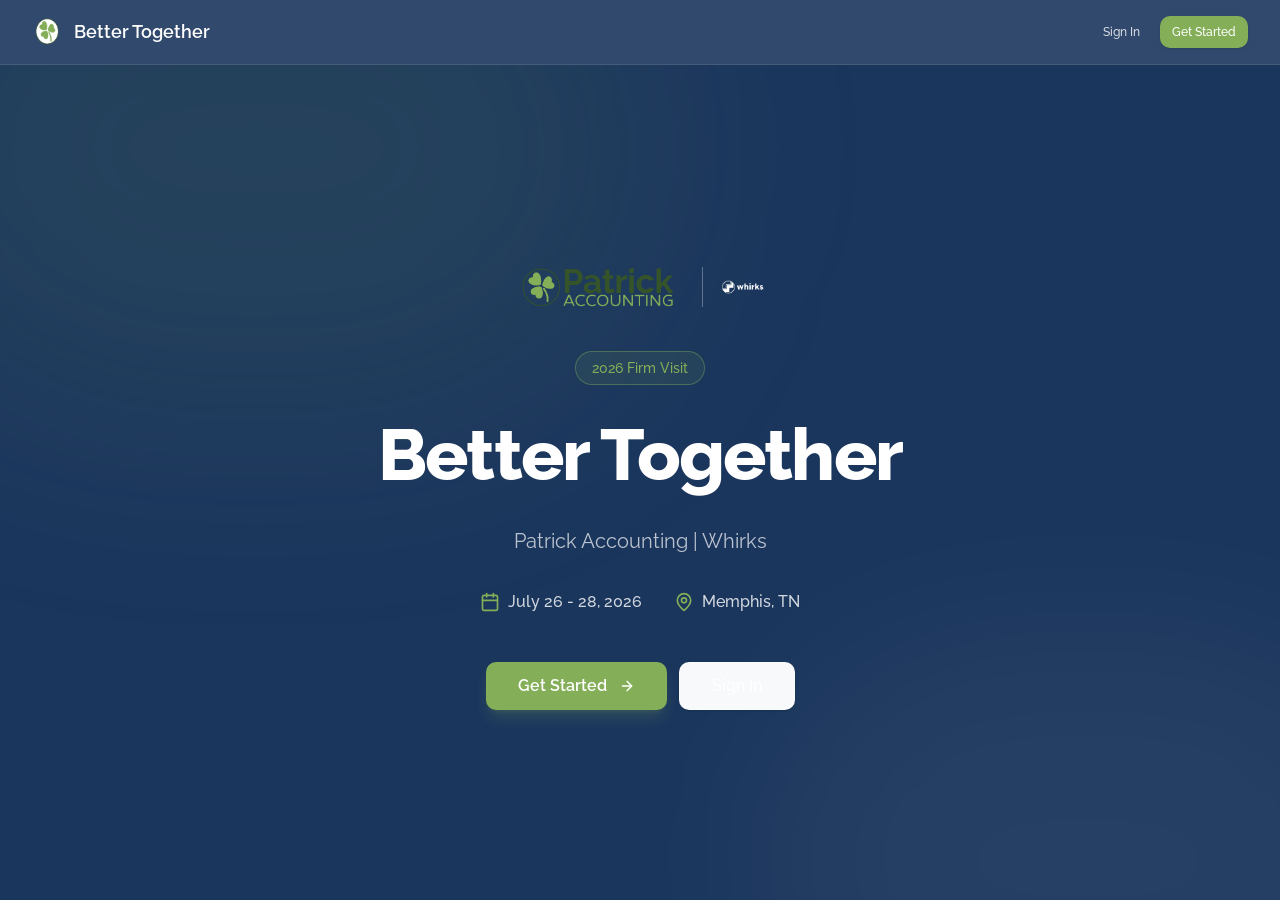
==== commit 20a6e346: "Update landing page with Better Together branding (rebuilt)" ====
--- a/index.html
+++ b/index.html
@@ -12,8 +12,8 @@
     <link href="https://fonts.googleapis.com/css2?family=Raleway:wght@300;400;500;600;700;800&display=swap" rel="stylesheet" />
     <title>Better Together | Patrick Accounting 2026 Firm Visit</title>
     <meta name="description" content="Patrick Accounting & Whirks 2026 Firm Visit - July 26-28, Memphis TN. Agenda, CPE tracking, Q&A, and more." />
-    <script type="module" crossorigin src="/assets/index-BGjoOh0Z.js"></script>
-    <link rel="stylesheet" crossorigin href="/assets/index-BpxHKoeF.css">
+    <script type="module" crossorigin src="/assets/index-Dex7AyQv.js"></script>
+    <link rel="stylesheet" crossorigin href="/assets/index-VOMpzXc3.css">
   </head>
   <body>
     <div id="root"></div>
--- a/assets/index-VOMpzXc3.css
+++ b/assets/index-VOMpzXc3.css
@@ -0,0 +1 @@
+@layer properties{@supports (((-webkit-hyphens:none)) and (not (margin-trim:inline))) or ((-moz-orient:inline) and (not (color:rgb(from red r g b)))){*,:before,:after,::backdrop{--tw-translate-x:0;--tw-translate-y:0;--tw-translate-z:0;--tw-rotate-x:initial;--tw-rotate-y:initial;--tw-rotate-z:initial;--tw-skew-x:initial;--tw-skew-y:initial;--tw-space-y-reverse:0;--tw-border-style:solid;--tw-gradient-position:initial;--tw-gradient-from:#0000;--tw-gradient-via:#0000;--tw-gradient-to:#0000;--tw-gradient-stops:initial;--tw-gradient-via-stops:initial;--tw-gradient-from-position:0%;--tw-gradient-via-position:50%;--tw-gradient-to-position:100%;--tw-leading:initial;--tw-font-weight:initial;--tw-tracking:initial;--tw-ordinal:initial;--tw-slashed-zero:initial;--tw-numeric-figure:initial;--tw-numeric-spacing:initial;--tw-numeric-fraction:initial;--tw-shadow:0 0 #0000;--tw-shadow-color:initial;--tw-shadow-alpha:100%;--tw-inset-shadow:0 0 #0000;--tw-inset-shadow-color:initial;--tw-inset-shadow-alpha:100%;--tw-ring-color:initial;--tw-ring-shadow:0 0 #0000;--tw-inset-ring-color:initial;--tw-inset-ring-shadow:0 0 #0000;--tw-ring-inset:initial;--tw-ring-offset-width:0px;--tw-ring-offset-color:#fff;--tw-ring-offset-shadow:0 0 #0000;--tw-outline-style:solid;--tw-blur:initial;--tw-brightness:initial;--tw-contrast:initial;--tw-grayscale:initial;--tw-hue-rotate:initial;--tw-invert:initial;--tw-opacity:initial;--tw-saturate:initial;--tw-sepia:initial;--tw-drop-shadow:initial;--tw-drop-shadow-color:initial;--tw-drop-shadow-alpha:100%;--tw-drop-shadow-size:initial;--tw-backdrop-blur:initial;--tw-backdrop-brightness:initial;--tw-backdrop-contrast:initial;--tw-backdrop-grayscale:initial;--tw-backdrop-hue-rotate:initial;--tw-backdrop-invert:initial;--tw-backdrop-opacity:initial;--tw-backdrop-saturate:initial;--tw-backdrop-sepia:initial;--tw-duration:initial;--tw-ease:initial;--tw-scale-x:1;--tw-scale-y:1;--tw-scale-z:1;--tw-content:"";--tw-space-x-reverse:0;--tw-animation-delay:0s;--tw-animation-direction:normal;--tw-animation-duration:initial;--tw-animation-fill-mode:none;--tw-animation-iteration-count:1;--tw-enter-blur:0;--tw-enter-opacity:1;--tw-enter-rotate:0;--tw-enter-scale:1;--tw-enter-translate-x:0;--tw-enter-translate-y:0;--tw-exit-blur:0;--tw-exit-opacity:1;--tw-exit-rotate:0;--tw-exit-scale:1;--tw-exit-translate-x:0;--tw-exit-translate-y:0}}}@layer theme{:root,:host{--font-mono:ui-monospace,SFMono-Regular,Menlo,Monaco,Consolas,"Liberation Mono","Courier New",monospace;--color-red-50:oklch(97.1% .013 17.38);--color-red-200:oklch(88.5% .062 18.334);--color-red-500:oklch(63.7% .237 25.331);--color-red-600:oklch(57.7% .245 27.325);--color-orange-500:oklch(70.5% .213 47.604);--color-amber-500:oklch(76.9% .188 70.08);--color-yellow-100:oklch(97.3% .071 103.193);--color-yellow-700:oklch(55.4% .135 66.442);--color-lime-500:oklch(76.8% .233 130.85);--color-emerald-600:oklch(59.6% .145 163.225);--color-teal-500:oklch(70.4% .14 182.503);--color-cyan-500:oklch(71.5% .143 215.221);--color-rose-500:oklch(64.5% .246 16.439);--color-slate-900:oklch(20.8% .042 265.755);--color-gray-100:oklch(96.7% .003 264.542);--color-gray-200:oklch(92.8% .006 264.531);--color-gray-500:oklch(55.1% .027 264.364);--color-black:#000;--color-white:#fff;--spacing:.25rem;--container-sm:24rem;--container-md:28rem;--container-lg:32rem;--container-2xl:42rem;--text-xs:.75rem;--text-xs--line-height:calc(1/.75);--text-sm:.875rem;--text-sm--line-height:calc(1.25/.875);--text-base:1rem;--text-base--line-height: 1.5 ;--text-lg:1.125rem;--text-lg--line-height:calc(1.75/1.125);--text-xl:1.25rem;--text-xl--line-height:calc(1.75/1.25);--text-2xl:1.5rem;--text-2xl--line-height:calc(2/1.5);--text-3xl:1.875rem;--text-3xl--line-height: 1.2 ;--text-4xl:2.25rem;--text-4xl--line-height:calc(2.5/2.25);--text-5xl:3rem;--text-5xl--line-height:1;--text-6xl:3.75rem;--text-6xl--line-height:1;--text-7xl:4.5rem;--text-7xl--line-height:1;--font-weight-normal:400;--font-weight-medium:500;--font-weight-semibold:600;--font-weight-bold:700;--font-weight-extrabold:800;--tracking-tight:-.025em;--tracking-wider:.05em;--tracking-widest:.1em;--leading-tight:1.25;--leading-snug:1.375;--leading-normal:1.5;--leading-relaxed:1.625;--radius-xs:.125rem;--radius-2xl:1rem;--ease-in-out:cubic-bezier(.4,0,.2,1);--animate-spin:spin 1s linear infinite;--animate-pulse:pulse 2s cubic-bezier(.4,0,.6,1)infinite;--blur-sm:8px;--blur-md:12px;--blur-xl:24px;--blur-3xl:64px;--aspect-video:16/9;--default-transition-duration:.15s;--default-transition-timing-function:cubic-bezier(.4,0,.2,1);--default-font-family:"Raleway",ui-sans-serif,system-ui,sans-serif;--default-mono-font-family:var(--font-mono);--color-border:var(--border)}}@layer base{*,:after,:before,::backdrop{box-sizing:border-box;border:0 solid;margin:0;padding:0}::file-selector-button{box-sizing:border-box;border:0 solid;margin:0;padding:0}html,:host{-webkit-text-size-adjust:100%;tab-size:4;line-height:1.5;font-family:var(--default-font-family,ui-sans-serif,system-ui,sans-serif,"Apple Color Emoji","Segoe UI Emoji","Segoe UI Symbol","Noto Color Emoji");font-feature-settings:var(--default-font-feature-settings,normal);font-variation-settings:var(--default-font-variation-settings,normal);-webkit-tap-highlight-color:transparent}hr{height:0;color:inherit;border-top-width:1px}abbr:where([title]){-webkit-text-decoration:underline dotted;text-decoration:underline dotted}h1,h2,h3,h4,h5,h6{font-size:inherit;font-weight:inherit}a{color:inherit;-webkit-text-decoration:inherit;text-decoration:inherit}b,strong{font-weight:bolder}code,kbd,samp,pre{font-family:var(--default-mono-font-family,ui-monospace,SFMono-Regular,Menlo,Monaco,Consolas,"Liberation Mono","Courier New",monospace);font-feature-settings:var(--default-mono-font-feature-settings,normal);font-variation-settings:var(--default-mono-font-variation-settings,normal);font-size:1em}small{font-size:80%}sub,sup{vertical-align:baseline;font-size:75%;line-height:0;position:relative}sub{bottom:-.25em}sup{top:-.5em}table{text-indent:0;border-color:inherit;border-collapse:collapse}:-moz-focusring{outline:auto}progress{vertical-align:baseline}summary{display:list-item}ol,ul,menu{list-style:none}img,svg,video,canvas,audio,iframe,embed,object{vertical-align:middle;display:block}img,video{max-width:100%;height:auto}button,input,select,optgroup,textarea{font:inherit;font-feature-settings:inherit;font-variation-settings:inherit;letter-spacing:inherit;color:inherit;opacity:1;background-color:#0000;border-radius:0}::file-selector-button{font:inherit;font-feature-settings:inherit;font-variation-settings:inherit;letter-spacing:inherit;color:inherit;opacity:1;background-color:#0000;border-radius:0}:where(select:is([multiple],[size])) optgroup{font-weight:bolder}:where(select:is([multiple],[size])) optgroup option{padding-inline-start:20px}::file-selector-button{margin-inline-end:4px}::placeholder{opacity:1}@supports (not ((-webkit-appearance:-apple-pay-button))) or (contain-intrinsic-size:1px){::placeholder{color:currentColor}@supports (color:color-mix(in lab,red,red)){::placeholder{color:color-mix(in oklab,currentcolor 50%,transparent)}}}textarea{resize:vertical}::-webkit-search-decoration{-webkit-appearance:none}::-webkit-date-and-time-value{min-height:1lh;text-align:inherit}::-webkit-datetime-edit{display:inline-flex}::-webkit-datetime-edit-fields-wrapper{padding:0}::-webkit-datetime-edit{padding-block:0}::-webkit-datetime-edit-year-field{padding-block:0}::-webkit-datetime-edit-month-field{padding-block:0}::-webkit-datetime-edit-day-field{padding-block:0}::-webkit-datetime-edit-hour-field{padding-block:0}::-webkit-datetime-edit-minute-field{padding-block:0}::-webkit-datetime-edit-second-field{padding-block:0}::-webkit-datetime-edit-millisecond-field{padding-block:0}::-webkit-datetime-edit-meridiem-field{padding-block:0}::-webkit-calendar-picker-indicator{line-height:1}:-moz-ui-invalid{box-shadow:none}button,input:where([type=button],[type=reset],[type=submit]){appearance:button}::file-selector-button{appearance:button}::-webkit-inner-spin-button{height:auto}::-webkit-outer-spin-button{height:auto}[hidden]:where(:not([hidden=until-found])){display:none!important}*{border-color:var(--border);outline-color:var(--ring)}@supports (color:color-mix(in lab,red,red)){*{outline-color:color-mix(in oklab,var(--ring)50%,transparent)}}body{background-color:var(--background);color:var(--foreground)}button:not(:disabled),[role=button]:not([aria-disabled=true]),[type=button]:not(:disabled),[type=submit]:not(:disabled),[type=reset]:not(:disabled),a[href],select:not(:disabled),input[type=checkbox]:not(:disabled),input[type=radio]:not(:disabled){cursor:pointer}html{scroll-behavior:smooth;-webkit-tap-highlight-color:transparent}}@layer components{.container{width:100%;margin-left:auto;margin-right:auto;padding-left:1rem;padding-right:1rem}.flex{min-width:0;min-height:0}@media(min-width:640px){.container{padding-left:1.5rem;padding-right:1.5rem}}@media(min-width:1024px){.container{max-width:800px;padding-left:2rem;padding-right:2rem}}}@layer utilities{.\@container\/card-header{container:card-header/inline-size}.\@container\/field-group{container:field-group/inline-size}.pointer-events-none{pointer-events:none}.invisible{visibility:hidden}.visible{visibility:visible}.sr-only{clip-path:inset(50%);white-space:nowrap;border-width:0;width:1px;height:1px;margin:-1px;padding:0;position:absolute;overflow:hidden}.absolute{position:absolute}.fixed{position:fixed}.relative{position:relative}.static{position:static}.sticky{position:sticky}.inset-0{inset:calc(var(--spacing)*0)}.inset-x-0{inset-inline:calc(var(--spacing)*0)}.inset-y-0{inset-block:calc(var(--spacing)*0)}.-top-12{top:calc(var(--spacing)*-12)}.top-0{top:calc(var(--spacing)*0)}.top-1\.5{top:calc(var(--spacing)*1.5)}.top-1\/2{top:50%}.top-3\.5{top:calc(var(--spacing)*3.5)}.top-4{top:calc(var(--spacing)*4)}.top-8{top:calc(var(--spacing)*8)}.top-\[-20\%\]{top:-20%}.top-\[1px\]{top:1px}.top-\[50\%\]{top:50%}.top-\[60\%\]{top:60%}.top-full{top:100%}.-right-12{right:calc(var(--spacing)*-12)}.right-0{right:calc(var(--spacing)*0)}.right-1{right:calc(var(--spacing)*1)}.right-1\/4{right:25%}.right-2{right:calc(var(--spacing)*2)}.right-3{right:calc(var(--spacing)*3)}.right-4{right:calc(var(--spacing)*4)}.right-\[-10\%\]{right:-10%}.-bottom-12{bottom:calc(var(--spacing)*-12)}.bottom-0{bottom:calc(var(--spacing)*0)}.bottom-\[-20\%\]{bottom:-20%}.-left-12{left:calc(var(--spacing)*-12)}.left-0{left:calc(var(--spacing)*0)}.left-1\/2{left:50%}.left-1\/4{left:25%}.left-2{left:calc(var(--spacing)*2)}.left-3{left:calc(var(--spacing)*3)}.left-\[-10\%\]{left:-10%}.left-\[50\%\]{left:50%}.isolate{isolation:isolate}.-z-0{z-index:-0}.-z-10{z-index:-10}.z-10{z-index:10}.z-20{z-index:20}.z-50{z-index:50}.z-\[1\]{z-index:1}.order-first{order:-9999}.order-last{order:9999}.col-start-2{grid-column-start:2}.row-span-2{grid-row:span 2/span 2}.row-start-1{grid-row-start:1}.container{width:100%}@media(min-width:40rem){.container{max-width:40rem}}@media(min-width:48rem){.container{max-width:48rem}}@media(min-width:64rem){.container{max-width:64rem}}@media(min-width:80rem){.container{max-width:80rem}}@media(min-width:96rem){.container{max-width:96rem}}.\!m-0{margin:calc(var(--spacing)*0)!important}.-mx-1{margin-inline:calc(var(--spacing)*-1)}.mx-2{margin-inline:calc(var(--spacing)*2)}.mx-3\.5{margin-inline:calc(var(--spacing)*3.5)}.mx-auto{margin-inline:auto}.-my-2{margin-block:calc(var(--spacing)*-2)}.my-0{margin-block:calc(var(--spacing)*0)}.my-0\.5{margin-block:calc(var(--spacing)*.5)}.my-1{margin-block:calc(var(--spacing)*1)}.-mt-4{margin-top:calc(var(--spacing)*-4)}.-mt-10{margin-top:calc(var(--spacing)*-10)}.mt-0\.5{margin-top:calc(var(--spacing)*.5)}.mt-1{margin-top:calc(var(--spacing)*1)}.mt-1\.5{margin-top:calc(var(--spacing)*1.5)}.mt-2{margin-top:calc(var(--spacing)*2)}.mt-3{margin-top:calc(var(--spacing)*3)}.mt-4{margin-top:calc(var(--spacing)*4)}.mt-auto{margin-top:auto}.mr-1{margin-right:calc(var(--spacing)*1)}.mb-0\.5{margin-bottom:calc(var(--spacing)*.5)}.mb-1{margin-bottom:calc(var(--spacing)*1)}.mb-2{margin-bottom:calc(var(--spacing)*2)}.mb-3{margin-bottom:calc(var(--spacing)*3)}.mb-4{margin-bottom:calc(var(--spacing)*4)}.mb-6{margin-bottom:calc(var(--spacing)*6)}.mb-8{margin-bottom:calc(var(--spacing)*8)}.-ml-4{margin-left:calc(var(--spacing)*-4)}.ml-1{margin-left:calc(var(--spacing)*1)}.ml-2{margin-left:calc(var(--spacing)*2)}.ml-4{margin-left:calc(var(--spacing)*4)}.ml-auto{margin-left:auto}.line-clamp-1{-webkit-line-clamp:1;-webkit-box-orient:vertical;display:-webkit-box;overflow:hidden}.line-clamp-2{-webkit-line-clamp:2;-webkit-box-orient:vertical;display:-webkit-box;overflow:hidden}.block{display:block}.flex{display:flex}.grid{display:grid}.hidden{display:none}.inline-flex{display:inline-flex}.table{display:table}.table-caption{display:table-caption}.table-cell{display:table-cell}.table-row{display:table-row}.aspect-square{aspect-ratio:1}.aspect-video{aspect-ratio:var(--aspect-video)}.size-\(--cell-size\){width:var(--cell-size);height:var(--cell-size)}.size-2{width:calc(var(--spacing)*2);height:calc(var(--spacing)*2)}.size-2\.5{width:calc(var(--spacing)*2.5);height:calc(var(--spacing)*2.5)}.size-3{width:calc(var(--spacing)*3);height:calc(var(--spacing)*3)}.size-3\.5{width:calc(var(--spacing)*3.5);height:calc(var(--spacing)*3.5)}.size-4{width:calc(var(--spacing)*4);height:calc(var(--spacing)*4)}.size-5{width:calc(var(--spacing)*5);height:calc(var(--spacing)*5)}.size-6{width:calc(var(--spacing)*6);height:calc(var(--spacing)*6)}.size-7{width:calc(var(--spacing)*7);height:calc(var(--spacing)*7)}.size-8{width:calc(var(--spacing)*8);height:calc(var(--spacing)*8)}.size-9{width:calc(var(--spacing)*9);height:calc(var(--spacing)*9)}.size-10{width:calc(var(--spacing)*10);height:calc(var(--spacing)*10)}.size-12{width:calc(var(--spacing)*12);height:calc(var(--spacing)*12)}.size-14{width:calc(var(--spacing)*14);height:calc(var(--spacing)*14)}.size-16{width:calc(var(--spacing)*16);height:calc(var(--spacing)*16)}.size-96{width:calc(var(--spacing)*96);height:calc(var(--spacing)*96)}.size-auto{width:auto;height:auto}.size-full{width:100%;height:100%}.h-\(--cell-size\){height:var(--cell-size)}.h-1{height:calc(var(--spacing)*1)}.h-1\.5{height:calc(var(--spacing)*1.5)}.h-2{height:calc(var(--spacing)*2)}.h-2\.5{height:calc(var(--spacing)*2.5)}.h-3{height:calc(var(--spacing)*3)}.h-3\.5{height:calc(var(--spacing)*3.5)}.h-4{height:calc(var(--spacing)*4)}.h-5{height:calc(var(--spacing)*5)}.h-6{height:calc(var(--spacing)*6)}.h-7{height:calc(var(--spacing)*7)}.h-8{height:calc(var(--spacing)*8)}.h-9{height:calc(var(--spacing)*9)}.h-10{height:calc(var(--spacing)*10)}.h-11{height:calc(var(--spacing)*11)}.h-12{height:calc(var(--spacing)*12)}.h-14{height:calc(var(--spacing)*14)}.h-16{height:calc(var(--spacing)*16)}.h-20{height:calc(var(--spacing)*20)}.h-32{height:calc(var(--spacing)*32)}.h-60{height:calc(var(--spacing)*60)}.h-80{height:calc(var(--spacing)*80)}.h-\[1px\]{height:1px}.h-\[50\%\]{height:50%}.h-\[60\%\]{height:60%}.h-\[var\(--radix-navigation-menu-viewport-height\)\]{height:var(--radix-navigation-menu-viewport-height)}.h-\[var\(--radix-select-trigger-height\)\]{height:var(--radix-select-trigger-height)}.h-auto{height:auto}.h-full{height:100%}.h-px{height:1px}.h-svh{height:100svh}.max-h-\(--radix-context-menu-content-available-height\){max-height:var(--radix-context-menu-content-available-height)}.max-h-\(--radix-dropdown-menu-content-available-height\){max-height:var(--radix-dropdown-menu-content-available-height)}.max-h-\(--radix-select-content-available-height\){max-height:var(--radix-select-content-available-height)}.max-h-72{max-height:calc(var(--spacing)*72)}.max-h-80{max-height:calc(var(--spacing)*80)}.max-h-\[300px\]{max-height:300px}.max-h-\[500px\]{max-height:500px}.max-h-full{max-height:100%}.min-h-0{min-height:calc(var(--spacing)*0)}.min-h-4{min-height:calc(var(--spacing)*4)}.min-h-\[60px\]{min-height:60px}.min-h-\[80px\]{min-height:80px}.min-h-screen{min-height:100vh}.min-h-svh{min-height:100svh}.w-\(--cell-size\){width:var(--cell-size)}.w-0{width:calc(var(--spacing)*0)}.w-1{width:calc(var(--spacing)*1)}.w-2{width:calc(var(--spacing)*2)}.w-2\.5{width:calc(var(--spacing)*2.5)}.w-3{width:calc(var(--spacing)*3)}.w-3\/4{width:75%}.w-4{width:calc(var(--spacing)*4)}.w-5{width:calc(var(--spacing)*5)}.w-7{width:calc(var(--spacing)*7)}.w-9{width:calc(var(--spacing)*9)}.w-11{width:calc(var(--spacing)*11)}.w-12{width:calc(var(--spacing)*12)}.w-16{width:calc(var(--spacing)*16)}.w-20{width:calc(var(--spacing)*20)}.w-24{width:calc(var(--spacing)*24)}.w-32{width:calc(var(--spacing)*32)}.w-48{width:calc(var(--spacing)*48)}.w-60{width:calc(var(--spacing)*60)}.w-64{width:calc(var(--spacing)*64)}.w-72{width:calc(var(--spacing)*72)}.w-80{width:calc(var(--spacing)*80)}.w-\[--radix-dropdown-menu-trigger-width\]{width:--radix-dropdown-menu-trigger-width}.w-\[1px\]{width:1px}.w-\[50\%\]{width:50%}.w-\[60\%\]{width:60%}.w-\[100px\]{width:100px}.w-auto{width:auto}.w-fit{width:fit-content}.w-full{width:100%}.w-max{width:max-content}.w-px{width:1px}.max-w-2xl{max-width:var(--container-2xl)}.max-w-\[--skeleton-width\]{max-width:--skeleton-width}.max-w-\[80\%\]{max-width:80%}.max-w-\[calc\(100\%-2rem\)\]{max-width:calc(100% - 2rem)}.max-w-full{max-width:100%}.max-w-lg{max-width:var(--container-lg)}.max-w-max{max-width:max-content}.max-w-md{max-width:var(--container-md)}.max-w-sm{max-width:var(--container-sm)}.min-w-\(--cell-size\){min-width:var(--cell-size)}.min-w-0{min-width:calc(var(--spacing)*0)}.min-w-5{min-width:calc(var(--spacing)*5)}.min-w-8{min-width:calc(var(--spacing)*8)}.min-w-9{min-width:calc(var(--spacing)*9)}.min-w-10{min-width:calc(var(--spacing)*10)}.min-w-\[8rem\]{min-width:8rem}.min-w-\[12rem\]{min-width:12rem}.min-w-\[18px\]{min-width:18px}.min-w-\[var\(--radix-select-trigger-width\)\]{min-width:var(--radix-select-trigger-width)}.flex-1{flex:1}.flex-shrink-0,.shrink-0{flex-shrink:0}.grow{flex-grow:1}.grow-0{flex-grow:0}.basis-full{flex-basis:100%}.caption-bottom{caption-side:bottom}.border-collapse{border-collapse:collapse}.origin-\(--radix-context-menu-content-transform-origin\){transform-origin:var(--radix-context-menu-content-transform-origin)}.origin-\(--radix-dropdown-menu-content-transform-origin\){transform-origin:var(--radix-dropdown-menu-content-transform-origin)}.origin-\(--radix-hover-card-content-transform-origin\){transform-origin:var(--radix-hover-card-content-transform-origin)}.origin-\(--radix-menubar-content-transform-origin\){transform-origin:var(--radix-menubar-content-transform-origin)}.origin-\(--radix-popover-content-transform-origin\){transform-origin:var(--radix-popover-content-transform-origin)}.origin-\(--radix-select-content-transform-origin\){transform-origin:var(--radix-select-content-transform-origin)}.origin-\[--radix-tooltip-content-transform-origin\]{transform-origin:--radix-tooltip-content-transform-origin}.-translate-x-1\/2{--tw-translate-x: -50% ;translate:var(--tw-translate-x)var(--tw-translate-y)}.-translate-x-1\/3{--tw-translate-x:calc(calc(1/3*100%)*-1);translate:var(--tw-translate-x)var(--tw-translate-y)}.-translate-x-px{--tw-translate-x:-1px;translate:var(--tw-translate-x)var(--tw-translate-y)}.translate-x-1\/3{--tw-translate-x:calc(1/3*100%);translate:var(--tw-translate-x)var(--tw-translate-y)}.translate-x-\[-50\%\]{--tw-translate-x:-50%;translate:var(--tw-translate-x)var(--tw-translate-y)}.translate-x-px{--tw-translate-x:1px;translate:var(--tw-translate-x)var(--tw-translate-y)}.-translate-y-1\/2{--tw-translate-y: -50% ;translate:var(--tw-translate-x)var(--tw-translate-y)}.translate-y-0\.5{--tw-translate-y:calc(var(--spacing)*.5);translate:var(--tw-translate-x)var(--tw-translate-y)}.translate-y-1\/2{--tw-translate-y: 50% ;translate:var(--tw-translate-x)var(--tw-translate-y)}.translate-y-\[-50\%\]{--tw-translate-y:-50%;translate:var(--tw-translate-x)var(--tw-translate-y)}.rotate-45{rotate:45deg}.rotate-90{rotate:90deg}.transform{transform:var(--tw-rotate-x,)var(--tw-rotate-y,)var(--tw-rotate-z,)var(--tw-skew-x,)var(--tw-skew-y,)}.animate-caret-blink{animation:1.25s ease-out infinite caret-blink}.animate-in{animation:enter var(--tw-animation-duration,var(--tw-duration,.15s))var(--tw-ease,ease)var(--tw-animation-delay,0s)var(--tw-animation-iteration-count,1)var(--tw-animation-direction,normal)var(--tw-animation-fill-mode,none)}.animate-pulse{animation:var(--animate-pulse)}.animate-spin{animation:var(--animate-spin)}.cursor-default{cursor:default}.cursor-pointer{cursor:pointer}.cursor-text{cursor:text}.touch-none{touch-action:none}.resize-none{resize:none}.scroll-my-1{scroll-margin-block:calc(var(--spacing)*1)}.scroll-py-1{scroll-padding-block:calc(var(--spacing)*1)}.list-disc{list-style-type:disc}.list-none{list-style-type:none}.auto-rows-min{grid-auto-rows:min-content}.grid-cols-1{grid-template-columns:repeat(1,minmax(0,1fr))}.grid-cols-2{grid-template-columns:repeat(2,minmax(0,1fr))}.grid-cols-3{grid-template-columns:repeat(3,minmax(0,1fr))}.grid-cols-4{grid-template-columns:repeat(4,minmax(0,1fr))}.grid-cols-\[0_1fr\]{grid-template-columns:0 1fr}.grid-rows-\[auto_auto\]{grid-template-rows:auto auto}.flex-col{flex-direction:column}.flex-col-reverse{flex-direction:column-reverse}.flex-row{flex-direction:row}.flex-wrap{flex-wrap:wrap}.items-center{align-items:center}.items-end{align-items:flex-end}.items-start{align-items:flex-start}.items-stretch{align-items:stretch}.justify-between{justify-content:space-between}.justify-center{justify-content:center}.justify-end{justify-content:flex-end}.justify-start{justify-content:flex-start}.justify-items-start{justify-items:start}.gap-0\.5{gap:calc(var(--spacing)*.5)}.gap-1{gap:calc(var(--spacing)*1)}.gap-1\.5{gap:calc(var(--spacing)*1.5)}.gap-2{gap:calc(var(--spacing)*2)}.gap-2\.5{gap:calc(var(--spacing)*2.5)}.gap-3{gap:calc(var(--spacing)*3)}.gap-4{gap:calc(var(--spacing)*4)}.gap-6{gap:calc(var(--spacing)*6)}.gap-7{gap:calc(var(--spacing)*7)}:where(.space-y-1>:not(:last-child)){--tw-space-y-reverse:0;margin-block-start:calc(calc(var(--spacing)*1)*var(--tw-space-y-reverse));margin-block-end:calc(calc(var(--spacing)*1)*calc(1 - var(--tw-space-y-reverse)))}:where(.space-y-1\.5>:not(:last-child)){--tw-space-y-reverse:0;margin-block-start:calc(calc(var(--spacing)*1.5)*var(--tw-space-y-reverse));margin-block-end:calc(calc(var(--spacing)*1.5)*calc(1 - var(--tw-space-y-reverse)))}:where(.space-y-2>:not(:last-child)){--tw-space-y-reverse:0;margin-block-start:calc(calc(var(--spacing)*2)*var(--tw-space-y-reverse));margin-block-end:calc(calc(var(--spacing)*2)*calc(1 - var(--tw-space-y-reverse)))}:where(.space-y-3>:not(:last-child)){--tw-space-y-reverse:0;margin-block-start:calc(calc(var(--spacing)*3)*var(--tw-space-y-reverse));margin-block-end:calc(calc(var(--spacing)*3)*calc(1 - var(--tw-space-y-reverse)))}:where(.space-y-4>:not(:last-child)){--tw-space-y-reverse:0;margin-block-start:calc(calc(var(--spacing)*4)*var(--tw-space-y-reverse));margin-block-end:calc(calc(var(--spacing)*4)*calc(1 - var(--tw-space-y-reverse)))}:where(.space-y-6>:not(:last-child)){--tw-space-y-reverse:0;margin-block-start:calc(calc(var(--spacing)*6)*var(--tw-space-y-reverse));margin-block-end:calc(calc(var(--spacing)*6)*calc(1 - var(--tw-space-y-reverse)))}:where(.space-y-8>:not(:last-child)){--tw-space-y-reverse:0;margin-block-start:calc(calc(var(--spacing)*8)*var(--tw-space-y-reverse));margin-block-end:calc(calc(var(--spacing)*8)*calc(1 - var(--tw-space-y-reverse)))}.gap-y-0\.5{row-gap:calc(var(--spacing)*.5)}.self-start{align-self:flex-start}.self-stretch{align-self:stretch}.justify-self-end{justify-self:flex-end}.truncate{text-overflow:ellipsis;white-space:nowrap;overflow:hidden}.overflow-auto{overflow:auto}.overflow-hidden{overflow:hidden}.overflow-x-auto{overflow-x:auto}.overflow-x-hidden{overflow-x:hidden}.overflow-y-auto{overflow-y:auto}.rounded{border-radius:.25rem}.rounded-2xl{border-radius:var(--radius-2xl)}.rounded-\[2px\]{border-radius:2px}.rounded-\[calc\(var\(--radius\)-5px\)\]{border-radius:calc(var(--radius) - 5px)}.rounded-\[inherit\]{border-radius:inherit}.rounded-full{border-radius:3.40282e38px}.rounded-lg{border-radius:var(--radius)}.rounded-md{border-radius:calc(var(--radius) - 2px)}.rounded-none{border-radius:0}.rounded-sm{border-radius:calc(var(--radius) - 4px)}.rounded-xl{border-radius:calc(var(--radius) + 4px)}.rounded-xs{border-radius:var(--radius-xs)}.rounded-l-md{border-top-left-radius:calc(var(--radius) - 2px);border-bottom-left-radius:calc(var(--radius) - 2px)}.rounded-tl-sm{border-top-left-radius:calc(var(--radius) - 4px)}.rounded-r-md{border-top-right-radius:calc(var(--radius) - 2px);border-bottom-right-radius:calc(var(--radius) - 2px)}.rounded-br-md{border-bottom-right-radius:calc(var(--radius) - 2px)}.rounded-bl-md{border-bottom-left-radius:calc(var(--radius) - 2px)}.border{border-style:var(--tw-border-style);border-width:1px}.border-0{border-style:var(--tw-border-style);border-width:0}.border-2{border-style:var(--tw-border-style);border-width:2px}.border-4{border-style:var(--tw-border-style);border-width:4px}.border-\[1\.5px\]{border-style:var(--tw-border-style);border-width:1.5px}.border-y{border-block-style:var(--tw-border-style);border-block-width:1px}.border-t{border-top-style:var(--tw-border-style);border-top-width:1px}.border-r{border-right-style:var(--tw-border-style);border-right-width:1px}.border-b{border-bottom-style:var(--tw-border-style);border-bottom-width:1px}.border-l{border-left-style:var(--tw-border-style);border-left-width:1px}.border-l-4{border-left-style:var(--tw-border-style);border-left-width:4px}.border-dashed{--tw-border-style:dashed;border-style:dashed}.border-\(--color-border\){border-color:var(--color-border)}.border-\[\#84AE58\]{border-color:#84ae58}.border-\[\#84AE58\]\/30{border-color:#84ae584d}.border-\[\#84AE58\]\/40{border-color:#84ae5866}.border-background{border-color:var(--background)}.border-border,.border-border\/50{border-color:var(--border)}@supports (color:color-mix(in lab,red,red)){.border-border\/50{border-color:color-mix(in oklab,var(--border)50%,transparent)}}.border-current{border-color:currentColor}.border-destructive\/20{border-color:var(--destructive)}@supports (color:color-mix(in lab,red,red)){.border-destructive\/20{border-color:color-mix(in oklab,var(--destructive)20%,transparent)}}.border-destructive\/50{border-color:var(--destructive)}@supports (color:color-mix(in lab,red,red)){.border-destructive\/50{border-color:color-mix(in oklab,var(--destructive)50%,transparent)}}.border-gray-100{border-color:var(--color-gray-100)}.border-gray-200{border-color:var(--color-gray-200)}.border-info\/50{border-color:var(--info)}@supports (color:color-mix(in lab,red,red)){.border-info\/50{border-color:color-mix(in oklab,var(--info)50%,transparent)}}.border-input{border-color:var(--input)}.border-primary{border-color:var(--primary)}.border-sidebar-border{border-color:var(--sidebar-border)}.border-success\/50{border-color:var(--success)}@supports (color:color-mix(in lab,red,red)){.border-success\/50{border-color:color-mix(in oklab,var(--success)50%,transparent)}}.border-transparent{border-color:#0000}.border-warning\/30{border-color:var(--warning)}@supports (color:color-mix(in lab,red,red)){.border-warning\/30{border-color:color-mix(in oklab,var(--warning)30%,transparent)}}.border-warning\/50{border-color:var(--warning)}@supports (color:color-mix(in lab,red,red)){.border-warning\/50{border-color:color-mix(in oklab,var(--warning)50%,transparent)}}.border-white\/10{border-color:#ffffff1a}@supports (color:color-mix(in lab,red,red)){.border-white\/10{border-color:color-mix(in oklab,var(--color-white)10%,transparent)}}.border-white\/30{border-color:#ffffff4d}@supports (color:color-mix(in lab,red,red)){.border-white\/30{border-color:color-mix(in oklab,var(--color-white)30%,transparent)}}.border-t-transparent{border-top-color:#0000}.border-l-\[\#DA9423\]{border-left-color:#da9423}.border-l-transparent{border-left-color:#0000}.bg-\(--color-bg\){background-color:var(--color-bg)}.bg-\[\#1B365D\]{background-color:#1b365d}.bg-\[\#1B365D\]\/3{background-color:#1b365d08}.bg-\[\#1B365D\]\/5{background-color:#1b365d0d}.bg-\[\#1B365D\]\/30{background-color:#1b365d4d}.bg-\[\#1B365D\]\/90{background-color:#1b365de6}.bg-\[\#84AE58\]{background-color:#84ae58}.bg-\[\#84AE58\]\/5{background-color:#84ae580d}.bg-\[\#84AE58\]\/10{background-color:#84ae581a}.bg-\[\#84AE58\]\/15{background-color:#84ae5826}.bg-\[\#DA9423\]{background-color:#da9423}.bg-\[\#DA9423\]\/10{background-color:#da94231a}.bg-\[\#DA9423\]\/15{background-color:#da942326}.bg-accent{background-color:var(--accent)}.bg-background{background-color:var(--background)}.bg-black\/50{background-color:#00000080}@supports (color:color-mix(in lab,red,red)){.bg-black\/50{background-color:color-mix(in oklab,var(--color-black)50%,transparent)}}.bg-black\/80{background-color:#000c}@supports (color:color-mix(in lab,red,red)){.bg-black\/80{background-color:color-mix(in oklab,var(--color-black)80%,transparent)}}.bg-border{background-color:var(--border)}.bg-card{background-color:var(--card)}.bg-chart-1,.bg-chart-1\/10{background-color:var(--chart-1)}@supports (color:color-mix(in lab,red,red)){.bg-chart-1\/10{background-color:color-mix(in oklab,var(--chart-1)10%,transparent)}}.bg-chart-2,.bg-chart-2\/10{background-color:var(--chart-2)}@supports (color:color-mix(in lab,red,red)){.bg-chart-2\/10{background-color:color-mix(in oklab,var(--chart-2)10%,transparent)}}.bg-chart-3,.bg-chart-3\/10{background-color:var(--chart-3)}@supports (color:color-mix(in lab,red,red)){.bg-chart-3\/10{background-color:color-mix(in oklab,var(--chart-3)10%,transparent)}}.bg-destructive,.bg-destructive\/5{background-color:var(--destructive)}@supports (color:color-mix(in lab,red,red)){.bg-destructive\/5{background-color:color-mix(in oklab,var(--destructive)5%,transparent)}}.bg-destructive\/10{background-color:var(--destructive)}@supports (color:color-mix(in lab,red,red)){.bg-destructive\/10{background-color:color-mix(in oklab,var(--destructive)10%,transparent)}}.bg-destructive\/20{background-color:var(--destructive)}@supports (color:color-mix(in lab,red,red)){.bg-destructive\/20{background-color:color-mix(in oklab,var(--destructive)20%,transparent)}}.bg-foreground{background-color:var(--foreground)}.bg-info,.bg-info\/5{background-color:var(--info)}@supports (color:color-mix(in lab,red,red)){.bg-info\/5{background-color:color-mix(in oklab,var(--info)5%,transparent)}}.bg-info\/20{background-color:var(--info)}@supports (color:color-mix(in lab,red,red)){.bg-info\/20{background-color:color-mix(in oklab,var(--info)20%,transparent)}}.bg-input{background-color:var(--input)}.bg-muted,.bg-muted\/10{background-color:var(--muted)}@supports (color:color-mix(in lab,red,red)){.bg-muted\/10{background-color:color-mix(in oklab,var(--muted)10%,transparent)}}.bg-muted\/20{background-color:var(--muted)}@supports (color:color-mix(in lab,red,red)){.bg-muted\/20{background-color:color-mix(in oklab,var(--muted)20%,transparent)}}.bg-muted\/50{background-color:var(--muted)}@supports (color:color-mix(in lab,red,red)){.bg-muted\/50{background-color:color-mix(in oklab,var(--muted)50%,transparent)}}.bg-popover{background-color:var(--popover)}.bg-primary,.bg-primary\/5{background-color:var(--primary)}@supports (color:color-mix(in lab,red,red)){.bg-primary\/5{background-color:color-mix(in oklab,var(--primary)5%,transparent)}}.bg-primary\/10{background-color:var(--primary)}@supports (color:color-mix(in lab,red,red)){.bg-primary\/10{background-color:color-mix(in oklab,var(--primary)10%,transparent)}}.bg-primary\/20{background-color:var(--primary)}@supports (color:color-mix(in lab,red,red)){.bg-primary\/20{background-color:color-mix(in oklab,var(--primary)20%,transparent)}}.bg-red-500{background-color:var(--color-red-500)}.bg-secondary{background-color:var(--secondary)}.bg-sidebar{background-color:var(--sidebar)}.bg-sidebar-border{background-color:var(--sidebar-border)}.bg-success,.bg-success\/5{background-color:var(--success)}@supports (color:color-mix(in lab,red,red)){.bg-success\/5{background-color:color-mix(in oklab,var(--success)5%,transparent)}}.bg-success\/10{background-color:var(--success)}@supports (color:color-mix(in lab,red,red)){.bg-success\/10{background-color:color-mix(in oklab,var(--success)10%,transparent)}}.bg-success\/20{background-color:var(--success)}@supports (color:color-mix(in lab,red,red)){.bg-success\/20{background-color:color-mix(in oklab,var(--success)20%,transparent)}}.bg-transparent{background-color:#0000}.bg-warning,.bg-warning\/5{background-color:var(--warning)}@supports (color:color-mix(in lab,red,red)){.bg-warning\/5{background-color:color-mix(in oklab,var(--warning)5%,transparent)}}.bg-warning\/10{background-color:var(--warning)}@supports (color:color-mix(in lab,red,red)){.bg-warning\/10{background-color:color-mix(in oklab,var(--warning)10%,transparent)}}.bg-warning\/20{background-color:var(--warning)}@supports (color:color-mix(in lab,red,red)){.bg-warning\/20{background-color:color-mix(in oklab,var(--warning)20%,transparent)}}.bg-white{background-color:var(--color-white)}.bg-white\/5{background-color:#ffffff0d}@supports (color:color-mix(in lab,red,red)){.bg-white\/5{background-color:color-mix(in oklab,var(--color-white)5%,transparent)}}.bg-white\/30{background-color:#ffffff4d}@supports (color:color-mix(in lab,red,red)){.bg-white\/30{background-color:color-mix(in oklab,var(--color-white)30%,transparent)}}.bg-white\/95{background-color:#fffffff2}@supports (color:color-mix(in lab,red,red)){.bg-white\/95{background-color:color-mix(in oklab,var(--color-white)95%,transparent)}}.bg-yellow-100{background-color:var(--color-yellow-100)}.bg-gradient-to-br{--tw-gradient-position:to bottom right in oklab;background-image:linear-gradient(var(--tw-gradient-stops))}.bg-gradient-to-r{--tw-gradient-position:to right in oklab;background-image:linear-gradient(var(--tw-gradient-stops))}.from-\[\#84AE58\]{--tw-gradient-from:#84ae58;--tw-gradient-stops:var(--tw-gradient-via-stops,var(--tw-gradient-position),var(--tw-gradient-from)var(--tw-gradient-from-position),var(--tw-gradient-to)var(--tw-gradient-to-position))}.from-\[\#84AE58\]\/0{--tw-gradient-from:oklab(0% 0 0/0);--tw-gradient-stops:var(--tw-gradient-via-stops,var(--tw-gradient-position),var(--tw-gradient-from)var(--tw-gradient-from-position),var(--tw-gradient-to)var(--tw-gradient-to-position))}.from-card{--tw-gradient-from:var(--card);--tw-gradient-stops:var(--tw-gradient-via-stops,var(--tw-gradient-position),var(--tw-gradient-from)var(--tw-gradient-from-position),var(--tw-gradient-to)var(--tw-gradient-to-position))}.from-primary\/20{--tw-gradient-from:var(--primary)}@supports (color:color-mix(in lab,red,red)){.from-primary\/20{--tw-gradient-from:color-mix(in oklab,var(--primary)20%,transparent)}}.from-primary\/20{--tw-gradient-stops:var(--tw-gradient-via-stops,var(--tw-gradient-position),var(--tw-gradient-from)var(--tw-gradient-from-position),var(--tw-gradient-to)var(--tw-gradient-to-position))}.via-\[\#1B365D\]{--tw-gradient-via:#1b365d;--tw-gradient-via-stops:var(--tw-gradient-position),var(--tw-gradient-from)var(--tw-gradient-from-position),var(--tw-gradient-via)var(--tw-gradient-via-position),var(--tw-gradient-to)var(--tw-gradient-to-position);--tw-gradient-stops:var(--tw-gradient-via-stops)}.via-primary\/10{--tw-gradient-via:var(--primary)}@supports (color:color-mix(in lab,red,red)){.via-primary\/10{--tw-gradient-via:color-mix(in oklab,var(--primary)10%,transparent)}}.via-primary\/10{--tw-gradient-via-stops:var(--tw-gradient-position),var(--tw-gradient-from)var(--tw-gradient-from-position),var(--tw-gradient-via)var(--tw-gradient-via-position),var(--tw-gradient-to)var(--tw-gradient-to-position);--tw-gradient-stops:var(--tw-gradient-via-stops)}.to-\[\#84AE58\]{--tw-gradient-to:#84ae58;--tw-gradient-stops:var(--tw-gradient-via-stops,var(--tw-gradient-position),var(--tw-gradient-from)var(--tw-gradient-from-position),var(--tw-gradient-to)var(--tw-gradient-to-position))}.to-\[\#84AE58\]\/0{--tw-gradient-to:oklab(0% 0 0/0);--tw-gradient-stops:var(--tw-gradient-via-stops,var(--tw-gradient-position),var(--tw-gradient-from)var(--tw-gradient-from-position),var(--tw-gradient-to)var(--tw-gradient-to-position))}.to-muted\/30{--tw-gradient-to:var(--muted)}@supports (color:color-mix(in lab,red,red)){.to-muted\/30{--tw-gradient-to:color-mix(in oklab,var(--muted)30%,transparent)}}.to-muted\/30{--tw-gradient-stops:var(--tw-gradient-via-stops,var(--tw-gradient-position),var(--tw-gradient-from)var(--tw-gradient-from-position),var(--tw-gradient-to)var(--tw-gradient-to-position))}.to-transparent{--tw-gradient-to:transparent;--tw-gradient-stops:var(--tw-gradient-via-stops,var(--tw-gradient-position),var(--tw-gradient-from)var(--tw-gradient-from-position),var(--tw-gradient-to)var(--tw-gradient-to-position))}.fill-current{fill:currentColor}.fill-primary{fill:var(--primary)}.object-contain{object-fit:contain}.object-cover{object-fit:cover}.p-0{padding:calc(var(--spacing)*0)}.p-1{padding:calc(var(--spacing)*1)}.p-2{padding:calc(var(--spacing)*2)}.p-2\.5{padding:calc(var(--spacing)*2.5)}.p-3{padding:calc(var(--spacing)*3)}.p-4{padding:calc(var(--spacing)*4)}.p-6{padding:calc(var(--spacing)*6)}.p-8{padding:calc(var(--spacing)*8)}.p-px{padding:1px}.px-\(--cell-size\){padding-inline:var(--cell-size)}.px-0{padding-inline:calc(var(--spacing)*0)}.px-1{padding-inline:calc(var(--spacing)*1)}.px-1\.5{padding-inline:calc(var(--spacing)*1.5)}.px-2{padding-inline:calc(var(--spacing)*2)}.px-2\.5{padding-inline:calc(var(--spacing)*2.5)}.px-3{padding-inline:calc(var(--spacing)*3)}.px-4{padding-inline:calc(var(--spacing)*4)}.px-6{padding-inline:calc(var(--spacing)*6)}.px-8{padding-inline:calc(var(--spacing)*8)}.py-0\.5{padding-block:calc(var(--spacing)*.5)}.py-1{padding-block:calc(var(--spacing)*1)}.py-1\.5{padding-block:calc(var(--spacing)*1.5)}.py-2{padding-block:calc(var(--spacing)*2)}.py-3{padding-block:calc(var(--spacing)*3)}.py-4{padding-block:calc(var(--spacing)*4)}.py-5{padding-block:calc(var(--spacing)*5)}.py-6{padding-block:calc(var(--spacing)*6)}.py-8{padding-block:calc(var(--spacing)*8)}.py-10{padding-block:calc(var(--spacing)*10)}.py-12{padding-block:calc(var(--spacing)*12)}.py-16{padding-block:calc(var(--spacing)*16)}.py-20{padding-block:calc(var(--spacing)*20)}.pt-0{padding-top:calc(var(--spacing)*0)}.pt-0\.5{padding-top:calc(var(--spacing)*.5)}.pt-1{padding-top:calc(var(--spacing)*1)}.pt-3{padding-top:calc(var(--spacing)*3)}.pt-4{padding-top:calc(var(--spacing)*4)}.pt-5{padding-top:calc(var(--spacing)*5)}.pt-6{padding-top:calc(var(--spacing)*6)}.pr-1{padding-right:calc(var(--spacing)*1)}.pr-2{padding-right:calc(var(--spacing)*2)}.pr-2\.5{padding-right:calc(var(--spacing)*2.5)}.pr-3{padding-right:calc(var(--spacing)*3)}.pr-8{padding-right:calc(var(--spacing)*8)}.pb-1{padding-bottom:calc(var(--spacing)*1)}.pb-2{padding-bottom:calc(var(--spacing)*2)}.pb-3{padding-bottom:calc(var(--spacing)*3)}.pb-4{padding-bottom:calc(var(--spacing)*4)}.pb-6{padding-bottom:calc(var(--spacing)*6)}.pb-\[env\(safe-area-inset-bottom\)\]{padding-bottom:env(safe-area-inset-bottom)}.pl-2{padding-left:calc(var(--spacing)*2)}.pl-3{padding-left:calc(var(--spacing)*3)}.pl-4{padding-left:calc(var(--spacing)*4)}.pl-8{padding-left:calc(var(--spacing)*8)}.text-center{text-align:center}.text-left{text-align:left}.align-middle{vertical-align:middle}.font-mono{font-family:var(--font-mono)}.font-sans{font-family:Raleway,ui-sans-serif,system-ui,sans-serif}.text-2xl{font-size:var(--text-2xl);line-height:var(--tw-leading,var(--text-2xl--line-height))}.text-3xl{font-size:var(--text-3xl);line-height:var(--tw-leading,var(--text-3xl--line-height))}.text-4xl{font-size:var(--text-4xl);line-height:var(--tw-leading,var(--text-4xl--line-height))}.text-5xl{font-size:var(--text-5xl);line-height:var(--tw-leading,var(--text-5xl--line-height))}.text-base{font-size:var(--text-base);line-height:var(--tw-leading,var(--text-base--line-height))}.text-lg{font-size:var(--text-lg);line-height:var(--tw-leading,var(--text-lg--line-height))}.text-sm{font-size:var(--text-sm);line-height:var(--tw-leading,var(--text-sm--line-height))}.text-sm\/relaxed{font-size:var(--text-sm);line-height:var(--leading-relaxed)}.text-xl{font-size:var(--text-xl);line-height:var(--tw-leading,var(--text-xl--line-height))}.text-xs{font-size:var(--text-xs);line-height:var(--tw-leading,var(--text-xs--line-height))}.text-\[0\.8rem\]{font-size:.8rem}.text-\[9px\]{font-size:9px}.text-\[10px\]{font-size:10px}.text-\[11px\]{font-size:11px}.leading-\[1\.05\]{--tw-leading:1.05;line-height:1.05}.leading-none{--tw-leading:1;line-height:1}.leading-normal{--tw-leading:var(--leading-normal);line-height:var(--leading-normal)}.leading-relaxed{--tw-leading:var(--leading-relaxed);line-height:var(--leading-relaxed)}.leading-snug{--tw-leading:var(--leading-snug);line-height:var(--leading-snug)}.leading-tight{--tw-leading:var(--leading-tight);line-height:var(--leading-tight)}.font-bold{--tw-font-weight:var(--font-weight-bold);font-weight:var(--font-weight-bold)}.font-extrabold{--tw-font-weight:var(--font-weight-extrabold);font-weight:var(--font-weight-extrabold)}.font-medium{--tw-font-weight:var(--font-weight-medium);font-weight:var(--font-weight-medium)}.font-normal{--tw-font-weight:var(--font-weight-normal);font-weight:var(--font-weight-normal)}.font-semibold{--tw-font-weight:var(--font-weight-semibold);font-weight:var(--font-weight-semibold)}.tracking-\[0\.5em\]{--tw-tracking:.5em;letter-spacing:.5em}.tracking-\[0\.15em\]{--tw-tracking:.15em;letter-spacing:.15em}.tracking-tight{--tw-tracking:var(--tracking-tight);letter-spacing:var(--tracking-tight)}.tracking-wider{--tw-tracking:var(--tracking-wider);letter-spacing:var(--tracking-wider)}.tracking-widest{--tw-tracking:var(--tracking-widest);letter-spacing:var(--tracking-widest)}.text-balance{text-wrap:balance}.break-words{overflow-wrap:break-word}.whitespace-break-spaces{white-space:break-spaces}.whitespace-nowrap{white-space:nowrap}.whitespace-pre-wrap{white-space:pre-wrap}.text-\[\#1B365D\]{color:#1b365d}.text-\[\#1B365D\]\/20{color:#1b365d33}.text-\[\#1B365D\]\/40{color:#1b365d66}.text-\[\#1B365D\]\/50{color:#1b365d80}.text-\[\#1B365D\]\/60{color:#1b365d99}.text-\[\#1B365D\]\/70{color:#1b365db3}.text-\[\#84AE58\]{color:#84ae58}.text-\[\#DA9423\]{color:#da9423}.text-accent-foreground{color:var(--accent-foreground)}.text-card-foreground{color:var(--card-foreground)}.text-chart-1{color:var(--chart-1)}.text-chart-2{color:var(--chart-2)}.text-chart-3{color:var(--chart-3)}.text-current{color:currentColor}.text-destructive{color:var(--destructive)}.text-destructive-foreground{color:var(--destructive-foreground)}.text-foreground{color:var(--foreground)}.text-gray-500{color:var(--color-gray-500)}.text-info{color:var(--info)}.text-info-foreground{color:var(--info-foreground)}.text-muted-foreground,.text-muted-foreground\/50{color:var(--muted-foreground)}@supports (color:color-mix(in lab,red,red)){.text-muted-foreground\/50{color:color-mix(in oklab,var(--muted-foreground)50%,transparent)}}.text-muted-foreground\/60{color:var(--muted-foreground)}@supports (color:color-mix(in lab,red,red)){.text-muted-foreground\/60{color:color-mix(in oklab,var(--muted-foreground)60%,transparent)}}.text-popover-foreground{color:var(--popover-foreground)}.text-primary{color:var(--primary)}.text-primary-foreground{color:var(--primary-foreground)}.text-secondary-foreground{color:var(--secondary-foreground)}.text-sidebar-foreground,.text-sidebar-foreground\/70{color:var(--sidebar-foreground)}@supports (color:color-mix(in lab,red,red)){.text-sidebar-foreground\/70{color:color-mix(in oklab,var(--sidebar-foreground)70%,transparent)}}.text-success{color:var(--success)}.text-success-foreground{color:var(--success-foreground)}.text-warning-foreground{color:var(--warning-foreground)}.text-white{color:var(--color-white)}.text-white\/70{color:#ffffffb3}@supports (color:color-mix(in lab,red,red)){.text-white\/70{color:color-mix(in oklab,var(--color-white)70%,transparent)}}.text-white\/80{color:#fffc}@supports (color:color-mix(in lab,red,red)){.text-white\/80{color:color-mix(in oklab,var(--color-white)80%,transparent)}}.text-yellow-700{color:var(--color-yellow-700)}.uppercase{text-transform:uppercase}.tabular-nums{--tw-numeric-spacing:tabular-nums;font-variant-numeric:var(--tw-ordinal,)var(--tw-slashed-zero,)var(--tw-numeric-figure,)var(--tw-numeric-spacing,)var(--tw-numeric-fraction,)}.underline-offset-4{text-underline-offset:4px}.opacity-0{opacity:0}.opacity-30{opacity:.3}.opacity-50{opacity:.5}.opacity-60{opacity:.6}.opacity-70{opacity:.7}.shadow{--tw-shadow:0 1px 3px 0 var(--tw-shadow-color,#0000001a),0 1px 2px -1px var(--tw-shadow-color,#0000001a);box-shadow:var(--tw-inset-shadow),var(--tw-inset-ring-shadow),var(--tw-ring-offset-shadow),var(--tw-ring-shadow),var(--tw-shadow)}.shadow-\[0_0_0_1px_hsl\(var\(--sidebar-border\)\)\]{--tw-shadow:0 0 0 1px var(--tw-shadow-color,hsl(var(--sidebar-border)));box-shadow:var(--tw-inset-shadow),var(--tw-inset-ring-shadow),var(--tw-ring-offset-shadow),var(--tw-ring-shadow),var(--tw-shadow)}.shadow-lg{--tw-shadow:0 10px 15px -3px var(--tw-shadow-color,#0000001a),0 4px 6px -4px var(--tw-shadow-color,#0000001a);box-shadow:var(--tw-inset-shadow),var(--tw-inset-ring-shadow),var(--tw-ring-offset-shadow),var(--tw-ring-shadow),var(--tw-shadow)}.shadow-md{--tw-shadow:0 4px 6px -1px var(--tw-shadow-color,#0000001a),0 2px 4px -2px var(--tw-shadow-color,#0000001a);box-shadow:var(--tw-inset-shadow),var(--tw-inset-ring-shadow),var(--tw-ring-offset-shadow),var(--tw-ring-shadow),var(--tw-shadow)}.shadow-none{--tw-shadow:0 0 #0000;box-shadow:var(--tw-inset-shadow),var(--tw-inset-ring-shadow),var(--tw-ring-offset-shadow),var(--tw-ring-shadow),var(--tw-shadow)}.shadow-sm{--tw-shadow:0 1px 3px 0 var(--tw-shadow-color,#0000001a),0 1px 2px -1px var(--tw-shadow-color,#0000001a);box-shadow:var(--tw-inset-shadow),var(--tw-inset-ring-shadow),var(--tw-ring-offset-shadow),var(--tw-ring-shadow),var(--tw-shadow)}.shadow-xl{--tw-shadow:0 20px 25px -5px var(--tw-shadow-color,#0000001a),0 8px 10px -6px var(--tw-shadow-color,#0000001a);box-shadow:var(--tw-inset-shadow),var(--tw-inset-ring-shadow),var(--tw-ring-offset-shadow),var(--tw-ring-shadow),var(--tw-shadow)}.shadow-xs{--tw-shadow:0 1px 2px 0 var(--tw-shadow-color,#0000000d);box-shadow:var(--tw-inset-shadow),var(--tw-inset-ring-shadow),var(--tw-ring-offset-shadow),var(--tw-ring-shadow),var(--tw-shadow)}.ring-0{--tw-ring-shadow:var(--tw-ring-inset,)0 0 0 calc(0px + var(--tw-ring-offset-width))var(--tw-ring-color,currentcolor);box-shadow:var(--tw-inset-shadow),var(--tw-inset-ring-shadow),var(--tw-ring-offset-shadow),var(--tw-ring-shadow),var(--tw-shadow)}.ring-2{--tw-ring-shadow:var(--tw-ring-inset,)0 0 0 calc(2px + var(--tw-ring-offset-width))var(--tw-ring-color,currentcolor);box-shadow:var(--tw-inset-shadow),var(--tw-inset-ring-shadow),var(--tw-ring-offset-shadow),var(--tw-ring-shadow),var(--tw-shadow)}.shadow-\[\#84AE58\]\/20{--tw-shadow-color:#84ae5833}@supports (color:color-mix(in lab,red,red)){.shadow-\[\#84AE58\]\/20{--tw-shadow-color:color-mix(in oklab,oklab(70.0575% -.0804844 .0943934/.2) var(--tw-shadow-alpha),transparent)}}.ring-\[\#84AE58\]\/50{--tw-ring-color:oklab(70.0575% -.0804844 .0943934/.5)}.ring-ring\/50{--tw-ring-color:var(--ring)}@supports (color:color-mix(in lab,red,red)){.ring-ring\/50{--tw-ring-color:color-mix(in oklab,var(--ring)50%,transparent)}}.ring-sidebar-ring{--tw-ring-color:var(--sidebar-ring)}.ring-offset-background{--tw-ring-offset-color:var(--background)}.outline-hidden{--tw-outline-style:none;outline-style:none}@media(forced-colors:active){.outline-hidden{outline-offset:2px;outline:2px solid #0000}}.outline{outline-style:var(--tw-outline-style);outline-width:1px}.blur-3xl{--tw-blur:blur(var(--blur-3xl));filter:var(--tw-blur,)var(--tw-brightness,)var(--tw-contrast,)var(--tw-grayscale,)var(--tw-hue-rotate,)var(--tw-invert,)var(--tw-saturate,)var(--tw-sepia,)var(--tw-drop-shadow,)}.blur-\[100px\]{--tw-blur:blur(100px);filter:var(--tw-blur,)var(--tw-brightness,)var(--tw-contrast,)var(--tw-grayscale,)var(--tw-hue-rotate,)var(--tw-invert,)var(--tw-saturate,)var(--tw-sepia,)var(--tw-drop-shadow,)}.blur-\[120px\]{--tw-blur:blur(120px);filter:var(--tw-blur,)var(--tw-brightness,)var(--tw-contrast,)var(--tw-grayscale,)var(--tw-hue-rotate,)var(--tw-invert,)var(--tw-saturate,)var(--tw-sepia,)var(--tw-drop-shadow,)}.backdrop-blur-md{--tw-backdrop-blur:blur(var(--blur-md));-webkit-backdrop-filter:var(--tw-backdrop-blur,)var(--tw-backdrop-brightness,)var(--tw-backdrop-contrast,)var(--tw-backdrop-grayscale,)var(--tw-backdrop-hue-rotate,)var(--tw-backdrop-invert,)var(--tw-backdrop-opacity,)var(--tw-backdrop-saturate,)var(--tw-backdrop-sepia,);backdrop-filter:var(--tw-backdrop-blur,)var(--tw-backdrop-brightness,)var(--tw-backdrop-contrast,)var(--tw-backdrop-grayscale,)var(--tw-backdrop-hue-rotate,)var(--tw-backdrop-invert,)var(--tw-backdrop-opacity,)var(--tw-backdrop-saturate,)var(--tw-backdrop-sepia,)}.backdrop-blur-sm{--tw-backdrop-blur:blur(var(--blur-sm));-webkit-backdrop-filter:var(--tw-backdrop-blur,)var(--tw-backdrop-brightness,)var(--tw-backdrop-contrast,)var(--tw-backdrop-grayscale,)var(--tw-backdrop-hue-rotate,)var(--tw-backdrop-invert,)var(--tw-backdrop-opacity,)var(--tw-backdrop-saturate,)var(--tw-backdrop-sepia,);backdrop-filter:var(--tw-backdrop-blur,)var(--tw-backdrop-brightness,)var(--tw-backdrop-contrast,)var(--tw-backdrop-grayscale,)var(--tw-backdrop-hue-rotate,)var(--tw-backdrop-invert,)var(--tw-backdrop-opacity,)var(--tw-backdrop-saturate,)var(--tw-backdrop-sepia,)}.backdrop-blur-xl{--tw-backdrop-blur:blur(var(--blur-xl));-webkit-backdrop-filter:var(--tw-backdrop-blur,)var(--tw-backdrop-brightness,)var(--tw-backdrop-contrast,)var(--tw-backdrop-grayscale,)var(--tw-backdrop-hue-rotate,)var(--tw-backdrop-invert,)var(--tw-backdrop-opacity,)var(--tw-backdrop-saturate,)var(--tw-backdrop-sepia,);backdrop-filter:var(--tw-backdrop-blur,)var(--tw-backdrop-brightness,)var(--tw-backdrop-contrast,)var(--tw-backdrop-grayscale,)var(--tw-backdrop-hue-rotate,)var(--tw-backdrop-invert,)var(--tw-backdrop-opacity,)var(--tw-backdrop-saturate,)var(--tw-backdrop-sepia,)}.transition{transition-property:color,background-color,border-color,outline-color,text-decoration-color,fill,stroke,--tw-gradient-from,--tw-gradient-via,--tw-gradient-to,opacity,box-shadow,transform,translate,scale,rotate,filter,-webkit-backdrop-filter,backdrop-filter,display,content-visibility,overlay,pointer-events;transition-timing-function:var(--tw-ease,var(--default-transition-timing-function));transition-duration:var(--tw-duration,var(--default-transition-duration))}.transition-\[color\,box-shadow\]{transition-property:color,box-shadow;transition-timing-function:var(--tw-ease,var(--default-transition-timing-function));transition-duration:var(--tw-duration,var(--default-transition-duration))}.transition-\[left\,right\,width\]{transition-property:left,right,width;transition-timing-function:var(--tw-ease,var(--default-transition-timing-function));transition-duration:var(--tw-duration,var(--default-transition-duration))}.transition-\[margin\,opacity\]{transition-property:margin,opacity;transition-timing-function:var(--tw-ease,var(--default-transition-timing-function));transition-duration:var(--tw-duration,var(--default-transition-duration))}.transition-\[width\,height\,padding\]{transition-property:width,height,padding;transition-timing-function:var(--tw-ease,var(--default-transition-timing-function));transition-duration:var(--tw-duration,var(--default-transition-duration))}.transition-\[width\]{transition-property:width;transition-timing-function:var(--tw-ease,var(--default-transition-timing-function));transition-duration:var(--tw-duration,var(--default-transition-duration))}.transition-all{transition-property:all;transition-timing-function:var(--tw-ease,var(--default-transition-timing-function));transition-duration:var(--tw-duration,var(--default-transition-duration))}.transition-colors{transition-property:color,background-color,border-color,outline-color,text-decoration-color,fill,stroke,--tw-gradient-from,--tw-gradient-via,--tw-gradient-to;transition-timing-function:var(--tw-ease,var(--default-transition-timing-function));transition-duration:var(--tw-duration,var(--default-transition-duration))}.transition-opacity{transition-property:opacity;transition-timing-function:var(--tw-ease,var(--default-transition-timing-function));transition-duration:var(--tw-duration,var(--default-transition-duration))}.transition-shadow{transition-property:box-shadow;transition-timing-function:var(--tw-ease,var(--default-transition-timing-function));transition-duration:var(--tw-duration,var(--default-transition-duration))}.transition-transform{transition-property:transform,translate,scale,rotate;transition-timing-function:var(--tw-ease,var(--default-transition-timing-function));transition-duration:var(--tw-duration,var(--default-transition-duration))}.transition-none{transition-property:none}.duration-100{--tw-duration:.1s;transition-duration:.1s}.duration-200{--tw-duration:.2s;transition-duration:.2s}.duration-300{--tw-duration:.3s;transition-duration:.3s}.duration-1000{--tw-duration:1s;transition-duration:1s}.ease-in-out{--tw-ease:var(--ease-in-out);transition-timing-function:var(--ease-in-out)}.ease-linear{--tw-ease:linear;transition-timing-function:linear}.fade-in-0{--tw-enter-opacity:0}.outline-none{--tw-outline-style:none;outline-style:none}.select-none{-webkit-user-select:none;user-select:none}.zoom-in-95{--tw-enter-scale:.95}.\[--cell-size\:--spacing\(8\)\]{--cell-size:calc(var(--spacing)*8)}.running{animation-play-state:running}.group-focus-within\/menu-item\:opacity-100:is(:where(.group\/menu-item):focus-within *){opacity:1}@media(hover:hover){.group-hover\:translate-x-0\.5:is(:where(.group):hover *){--tw-translate-x:calc(var(--spacing)*.5);translate:var(--tw-translate-x)var(--tw-translate-y)}.group-hover\:-translate-y-0\.5:is(:where(.group):hover *){--tw-translate-y:calc(var(--spacing)*-.5);translate:var(--tw-translate-x)var(--tw-translate-y)}.group-hover\:scale-110:is(:where(.group):hover *){--tw-scale-x:110%;--tw-scale-y:110%;--tw-scale-z:110%;scale:var(--tw-scale-x)var(--tw-scale-y)}.group-hover\:bg-\[\#84AE58\]\/15:is(:where(.group):hover *){background-color:#84ae5826}.group-hover\:bg-primary\/10:is(:where(.group):hover *){background-color:var(--primary)}@supports (color:color-mix(in lab,red,red)){.group-hover\:bg-primary\/10:is(:where(.group):hover *){background-color:color-mix(in oklab,var(--primary)10%,transparent)}}.group-hover\:from-\[\#84AE58\]\/\[0\.02\]:is(:where(.group):hover *){--tw-gradient-from:oklab(70.0575% -.0804844 .0943934/.02);--tw-gradient-stops:var(--tw-gradient-via-stops,var(--tw-gradient-position),var(--tw-gradient-from)var(--tw-gradient-from-position),var(--tw-gradient-to)var(--tw-gradient-to-position))}.group-hover\:to-\[\#DA9423\]\/\[0\.02\]:is(:where(.group):hover *){--tw-gradient-to:oklab(71.925% .0421482 .13724/.02);--tw-gradient-stops:var(--tw-gradient-via-stops,var(--tw-gradient-position),var(--tw-gradient-from)var(--tw-gradient-from-position),var(--tw-gradient-to)var(--tw-gradient-to-position))}.group-hover\:text-\[\#84AE58\]:is(:where(.group):hover *){color:#84ae58}.group-hover\:text-\[\#DA9423\]:is(:where(.group):hover *){color:#da9423}.group-hover\:text-primary:is(:where(.group):hover *){color:var(--primary)}.group-hover\:shadow-md:is(:where(.group):hover *){--tw-shadow:0 4px 6px -1px var(--tw-shadow-color,#0000001a),0 2px 4px -2px var(--tw-shadow-color,#0000001a);box-shadow:var(--tw-inset-shadow),var(--tw-inset-ring-shadow),var(--tw-ring-offset-shadow),var(--tw-ring-shadow),var(--tw-shadow)}.group-hover\/menu-item\:opacity-100:is(:where(.group\/menu-item):hover *){opacity:1}}.group-has-\[\[data-orientation\=horizontal\]\]\/field\:text-balance:is(:where(.group\/field):has([data-orientation=horizontal]) *){text-wrap:balance}.group-has-\[\[data-sidebar\=menu-action\]\]\/menu-item\:pr-8:is(:where(.group\/menu-item):has([data-sidebar=menu-action]) *){padding-right:calc(var(--spacing)*8)}.group-has-\[\[data-slot\=item-description\]\]\/item\:translate-y-0\.5:is(:where(.group\/item):has([data-slot=item-description]) *){--tw-translate-y:calc(var(--spacing)*.5);translate:var(--tw-translate-x)var(--tw-translate-y)}.group-has-\[\[data-slot\=item-description\]\]\/item\:self-start:is(:where(.group\/item):has([data-slot=item-description]) *){align-self:flex-start}.group-has-\[\>input\]\/input-group\:pt-2\.5:is(:where(.group\/input-group):has(>input) *){padding-top:calc(var(--spacing)*2.5)}.group-has-\[\>input\]\/input-group\:pb-2\.5:is(:where(.group\/input-group):has(>input) *){padding-bottom:calc(var(--spacing)*2.5)}.group-data-\[collapsible\=icon\]\:-mt-8:is(:where(.group)[data-collapsible=icon] *){margin-top:calc(var(--spacing)*-8)}.group-data-\[collapsible\=icon\]\:hidden:is(:where(.group)[data-collapsible=icon] *){display:none}.group-data-\[collapsible\=icon\]\:\!size-8:is(:where(.group)[data-collapsible=icon] *){width:calc(var(--spacing)*8)!important;height:calc(var(--spacing)*8)!important}.group-data-\[collapsible\=icon\]\:w-\(--sidebar-width-icon\):is(:where(.group)[data-collapsible=icon] *){width:var(--sidebar-width-icon)}.group-data-\[collapsible\=icon\]\:w-\[calc\(var\(--sidebar-width-icon\)_\+_theme\(spacing\.4\)\)\]:is(:where(.group)[data-collapsible=icon] *){width:calc(var(--sidebar-width-icon) + 1rem)}.group-data-\[collapsible\=icon\]\:w-\[calc\(var\(--sidebar-width-icon\)_\+_theme\(spacing\.4\)_\+2px\)\]:is(:where(.group)[data-collapsible=icon] *){width:calc(var(--sidebar-width-icon) + 1rem + 2px)}.group-data-\[collapsible\=icon\]\:overflow-hidden:is(:where(.group)[data-collapsible=icon] *){overflow:hidden}.group-data-\[collapsible\=icon\]\:\!p-0:is(:where(.group)[data-collapsible=icon] *){padding:calc(var(--spacing)*0)!important}.group-data-\[collapsible\=icon\]\:\!p-2:is(:where(.group)[data-collapsible=icon] *){padding:calc(var(--spacing)*2)!important}.group-data-\[collapsible\=icon\]\:opacity-0:is(:where(.group)[data-collapsible=icon] *){opacity:0}.group-data-\[collapsible\=offcanvas\]\:right-\[calc\(var\(--sidebar-width\)\*-1\)\]:is(:where(.group)[data-collapsible=offcanvas] *){right:calc(var(--sidebar-width)*-1)}.group-data-\[collapsible\=offcanvas\]\:left-\[calc\(var\(--sidebar-width\)\*-1\)\]:is(:where(.group)[data-collapsible=offcanvas] *){left:calc(var(--sidebar-width)*-1)}.group-data-\[collapsible\=offcanvas\]\:w-0:is(:where(.group)[data-collapsible=offcanvas] *){width:calc(var(--spacing)*0)}.group-data-\[collapsible\=offcanvas\]\:translate-x-0:is(:where(.group)[data-collapsible=offcanvas] *){--tw-translate-x:calc(var(--spacing)*0);translate:var(--tw-translate-x)var(--tw-translate-y)}.group-data-\[disabled\=true\]\:pointer-events-none:is(:where(.group)[data-disabled=true] *){pointer-events:none}.group-data-\[disabled\=true\]\:opacity-50:is(:where(.group)[data-disabled=true] *),.group-data-\[disabled\=true\]\/field\:opacity-50:is(:where(.group\/field)[data-disabled=true] *),.group-data-\[disabled\=true\]\/input-group\:opacity-50:is(:where(.group\/input-group)[data-disabled=true] *){opacity:.5}.group-data-\[focused\=true\]\/day\:relative:is(:where(.group\/day)[data-focused=true] *){position:relative}.group-data-\[focused\=true\]\/day\:z-10:is(:where(.group\/day)[data-focused=true] *){z-index:10}.group-data-\[focused\=true\]\/day\:border-ring:is(:where(.group\/day)[data-focused=true] *){border-color:var(--ring)}.group-data-\[focused\=true\]\/day\:ring-\[3px\]:is(:where(.group\/day)[data-focused=true] *){--tw-ring-shadow:var(--tw-ring-inset,)0 0 0 calc(3px + var(--tw-ring-offset-width))var(--tw-ring-color,currentcolor);box-shadow:var(--tw-inset-shadow),var(--tw-inset-ring-shadow),var(--tw-ring-offset-shadow),var(--tw-ring-shadow),var(--tw-shadow)}.group-data-\[focused\=true\]\/day\:ring-ring\/50:is(:where(.group\/day)[data-focused=true] *){--tw-ring-color:var(--ring)}@supports (color:color-mix(in lab,red,red)){.group-data-\[focused\=true\]\/day\:ring-ring\/50:is(:where(.group\/day)[data-focused=true] *){--tw-ring-color:color-mix(in oklab,var(--ring)50%,transparent)}}.group-data-\[side\=left\]\:-right-4:is(:where(.group)[data-side=left] *){right:calc(var(--spacing)*-4)}.group-data-\[side\=left\]\:border-r:is(:where(.group)[data-side=left] *){border-right-style:var(--tw-border-style);border-right-width:1px}.group-data-\[side\=right\]\:left-0:is(:where(.group)[data-side=right] *){left:calc(var(--spacing)*0)}.group-data-\[side\=right\]\:rotate-180:is(:where(.group)[data-side=right] *){rotate:180deg}.group-data-\[side\=right\]\:border-l:is(:where(.group)[data-side=right] *){border-left-style:var(--tw-border-style);border-left-width:1px}.group-data-\[state\=open\]\:rotate-180:is(:where(.group)[data-state=open] *){rotate:180deg}.group-data-\[variant\=floating\]\:rounded-lg:is(:where(.group)[data-variant=floating] *){border-radius:var(--radius)}.group-data-\[variant\=floating\]\:border:is(:where(.group)[data-variant=floating] *){border-style:var(--tw-border-style);border-width:1px}.group-data-\[variant\=floating\]\:border-sidebar-border:is(:where(.group)[data-variant=floating] *){border-color:var(--sidebar-border)}.group-data-\[variant\=floating\]\:shadow:is(:where(.group)[data-variant=floating] *){--tw-shadow:0 1px 3px 0 var(--tw-shadow-color,#0000001a),0 1px 2px -1px var(--tw-shadow-color,#0000001a);box-shadow:var(--tw-inset-shadow),var(--tw-inset-ring-shadow),var(--tw-ring-offset-shadow),var(--tw-ring-shadow),var(--tw-shadow)}.group-data-\[variant\=outline\]\/field-group\:-mb-2:is(:where(.group\/field-group)[data-variant=outline] *){margin-bottom:calc(var(--spacing)*-2)}.group-data-\[vaul-drawer-direction\=bottom\]\/drawer-content\:block:is(:where(.group\/drawer-content)[data-vaul-drawer-direction=bottom] *){display:block}.group-data-\[vaul-drawer-direction\=bottom\]\/drawer-content\:text-center:is(:where(.group\/drawer-content)[data-vaul-drawer-direction=bottom] *),.group-data-\[vaul-drawer-direction\=top\]\/drawer-content\:text-center:is(:where(.group\/drawer-content)[data-vaul-drawer-direction=top] *){text-align:center}.group-data-\[viewport\=false\]\/navigation-menu\:top-full:is(:where(.group\/navigation-menu)[data-viewport=false] *){top:100%}.group-data-\[viewport\=false\]\/navigation-menu\:mt-1\.5:is(:where(.group\/navigation-menu)[data-viewport=false] *){margin-top:calc(var(--spacing)*1.5)}.group-data-\[viewport\=false\]\/navigation-menu\:overflow-hidden:is(:where(.group\/navigation-menu)[data-viewport=false] *){overflow:hidden}.group-data-\[viewport\=false\]\/navigation-menu\:rounded-md:is(:where(.group\/navigation-menu)[data-viewport=false] *){border-radius:calc(var(--radius) - 2px)}.group-data-\[viewport\=false\]\/navigation-menu\:border:is(:where(.group\/navigation-menu)[data-viewport=false] *){border-style:var(--tw-border-style);border-width:1px}.group-data-\[viewport\=false\]\/navigation-menu\:bg-popover:is(:where(.group\/navigation-menu)[data-viewport=false] *){background-color:var(--popover)}.group-data-\[viewport\=false\]\/navigation-menu\:text-popover-foreground:is(:where(.group\/navigation-menu)[data-viewport=false] *){color:var(--popover-foreground)}.group-data-\[viewport\=false\]\/navigation-menu\:shadow:is(:where(.group\/navigation-menu)[data-viewport=false] *){--tw-shadow:0 1px 3px 0 var(--tw-shadow-color,#0000001a),0 1px 2px -1px var(--tw-shadow-color,#0000001a);box-shadow:var(--tw-inset-shadow),var(--tw-inset-ring-shadow),var(--tw-ring-offset-shadow),var(--tw-ring-shadow),var(--tw-shadow)}.group-data-\[viewport\=false\]\/navigation-menu\:duration-200:is(:where(.group\/navigation-menu)[data-viewport=false] *){--tw-duration:.2s;transition-duration:.2s}@media(hover:hover){.peer-hover\/menu-button\:text-sidebar-accent-foreground:is(:where(.peer\/menu-button):hover~*){color:var(--sidebar-accent-foreground)}}.peer-disabled\:cursor-not-allowed:is(:where(.peer):disabled~*){cursor:not-allowed}.peer-disabled\:opacity-50:is(:where(.peer):disabled~*){opacity:.5}.peer-data-\[active\=true\]\/menu-button\:text-sidebar-accent-foreground:is(:where(.peer\/menu-button)[data-active=true]~*){color:var(--sidebar-accent-foreground)}.peer-data-\[size\=default\]\/menu-button\:top-1\.5:is(:where(.peer\/menu-button)[data-size=default]~*){top:calc(var(--spacing)*1.5)}.peer-data-\[size\=lg\]\/menu-button\:top-2\.5:is(:where(.peer\/menu-button)[data-size=lg]~*){top:calc(var(--spacing)*2.5)}.peer-data-\[size\=sm\]\/menu-button\:top-1:is(:where(.peer\/menu-button)[data-size=sm]~*){top:calc(var(--spacing)*1)}.selection\:bg-primary ::selection{background-color:var(--primary)}.selection\:bg-primary::selection{background-color:var(--primary)}.selection\:text-primary-foreground ::selection{color:var(--primary-foreground)}.selection\:text-primary-foreground::selection{color:var(--primary-foreground)}.file\:border-0::file-selector-button{border-style:var(--tw-border-style);border-width:0}.file\:bg-transparent::file-selector-button{background-color:#0000}.file\:text-sm::file-selector-button{font-size:var(--text-sm);line-height:var(--tw-leading,var(--text-sm--line-height))}.file\:font-medium::file-selector-button{--tw-font-weight:var(--font-weight-medium);font-weight:var(--font-weight-medium)}.file\:text-foreground::file-selector-button{color:var(--foreground)}.placeholder\:text-muted-foreground::placeholder{color:var(--muted-foreground)}.after\:absolute:after{content:var(--tw-content);position:absolute}.after\:-inset-2:after{content:var(--tw-content);inset:calc(var(--spacing)*-2)}.after\:inset-y-0:after{content:var(--tw-content);inset-block:calc(var(--spacing)*0)}.after\:left-1\/2:after{content:var(--tw-content);left:50%}.after\:w-1:after{content:var(--tw-content);width:calc(var(--spacing)*1)}.after\:w-\[2px\]:after{content:var(--tw-content);width:2px}.after\:-translate-x-1\/2:after{content:var(--tw-content);--tw-translate-x: -50% ;translate:var(--tw-translate-x)var(--tw-translate-y)}.group-data-\[collapsible\=offcanvas\]\:after\:left-full:is(:where(.group)[data-collapsible=offcanvas] *):after{content:var(--tw-content);left:100%}.first\:rounded-l-md:first-child{border-top-left-radius:calc(var(--radius) - 2px);border-bottom-left-radius:calc(var(--radius) - 2px)}.first\:border-l:first-child{border-left-style:var(--tw-border-style);border-left-width:1px}.last\:mt-0:last-child{margin-top:calc(var(--spacing)*0)}.last\:rounded-r-md:last-child{border-top-right-radius:calc(var(--radius) - 2px);border-bottom-right-radius:calc(var(--radius) - 2px)}.last\:border-b-0:last-child{border-bottom-style:var(--tw-border-style);border-bottom-width:0}@media(hover:hover){.hover\:border-\[\#84AE58\]\/30:hover{border-color:#84ae584d}.hover\:border-\[\#84AE58\]\/40:hover{border-color:#84ae5866}.hover\:border-\[\#DA9423\]\/50:hover{border-color:#da942380}.hover\:border-foreground\/10:hover{border-color:var(--foreground)}@supports (color:color-mix(in lab,red,red)){.hover\:border-foreground\/10:hover{border-color:color-mix(in oklab,var(--foreground)10%,transparent)}}.hover\:border-foreground\/20:hover{border-color:var(--foreground)}@supports (color:color-mix(in lab,red,red)){.hover\:border-foreground\/20:hover{border-color:color-mix(in oklab,var(--foreground)20%,transparent)}}.hover\:border-red-200:hover{border-color:var(--color-red-200)}.hover\:bg-\[\#6f9448\]:hover{background-color:#6f9448}.hover\:bg-\[\#74a048\]:hover{background-color:#74a048}.hover\:bg-\[\#84AE58\]\/5:hover{background-color:#84ae580d}.hover\:bg-\[\#84AE58\]\/10:hover{background-color:#84ae581a}.hover\:bg-\[\#152b4d\]:hover{background-color:#152b4d}.hover\:bg-\[\#749b4e\]:hover{background-color:#749b4e}.hover\:bg-\[\#c4851e\]:hover{background-color:#c4851e}.hover\:bg-\[\#c4911f\]:hover{background-color:#c4911f}.hover\:bg-accent:hover{background-color:var(--accent)}.hover\:bg-destructive\/5:hover{background-color:var(--destructive)}@supports (color:color-mix(in lab,red,red)){.hover\:bg-destructive\/5:hover{background-color:color-mix(in oklab,var(--destructive)5%,transparent)}}.hover\:bg-destructive\/90:hover{background-color:var(--destructive)}@supports (color:color-mix(in lab,red,red)){.hover\:bg-destructive\/90:hover{background-color:color-mix(in oklab,var(--destructive)90%,transparent)}}.hover\:bg-muted:hover,.hover\:bg-muted\/30:hover{background-color:var(--muted)}@supports (color:color-mix(in lab,red,red)){.hover\:bg-muted\/30:hover{background-color:color-mix(in oklab,var(--muted)30%,transparent)}}.hover\:bg-muted\/50:hover{background-color:var(--muted)}@supports (color:color-mix(in lab,red,red)){.hover\:bg-muted\/50:hover{background-color:color-mix(in oklab,var(--muted)50%,transparent)}}.hover\:bg-primary\/90:hover{background-color:var(--primary)}@supports (color:color-mix(in lab,red,red)){.hover\:bg-primary\/90:hover{background-color:color-mix(in oklab,var(--primary)90%,transparent)}}.hover\:bg-red-50:hover{background-color:var(--color-red-50)}.hover\:bg-secondary\/80:hover{background-color:var(--secondary)}@supports (color:color-mix(in lab,red,red)){.hover\:bg-secondary\/80:hover{background-color:color-mix(in oklab,var(--secondary)80%,transparent)}}.hover\:bg-sidebar-accent:hover{background-color:var(--sidebar-accent)}.hover\:bg-warning\/90:hover{background-color:var(--warning)}@supports (color:color-mix(in lab,red,red)){.hover\:bg-warning\/90:hover{background-color:color-mix(in oklab,var(--warning)90%,transparent)}}.hover\:bg-white\/10:hover{background-color:#ffffff1a}@supports (color:color-mix(in lab,red,red)){.hover\:bg-white\/10:hover{background-color:color-mix(in oklab,var(--color-white)10%,transparent)}}.hover\:text-\[\#1B365D\]\/70:hover{color:#1b365db3}.hover\:text-\[\#84AE58\]:hover{color:#84ae58}.hover\:text-accent-foreground:hover{color:var(--accent-foreground)}.hover\:text-destructive:hover{color:var(--destructive)}.hover\:text-foreground:hover{color:var(--foreground)}.hover\:text-muted-foreground:hover{color:var(--muted-foreground)}.hover\:text-primary:hover{color:var(--primary)}.hover\:text-red-600:hover{color:var(--color-red-600)}.hover\:text-sidebar-accent-foreground:hover{color:var(--sidebar-accent-foreground)}.hover\:text-white:hover{color:var(--color-white)}.hover\:underline:hover{text-decoration-line:underline}.hover\:opacity-60:hover{opacity:.6}.hover\:opacity-80:hover{opacity:.8}.hover\:opacity-90:hover{opacity:.9}.hover\:opacity-100:hover{opacity:1}.hover\:shadow-\[0_0_0_1px_hsl\(var\(--sidebar-accent\)\)\]:hover{--tw-shadow:0 0 0 1px var(--tw-shadow-color,hsl(var(--sidebar-accent)));box-shadow:var(--tw-inset-shadow),var(--tw-inset-ring-shadow),var(--tw-ring-offset-shadow),var(--tw-ring-shadow),var(--tw-shadow)}.hover\:shadow-lg:hover{--tw-shadow:0 10px 15px -3px var(--tw-shadow-color,#0000001a),0 4px 6px -4px var(--tw-shadow-color,#0000001a);box-shadow:var(--tw-inset-shadow),var(--tw-inset-ring-shadow),var(--tw-ring-offset-shadow),var(--tw-ring-shadow),var(--tw-shadow)}.hover\:shadow-sm:hover{--tw-shadow:0 1px 3px 0 var(--tw-shadow-color,#0000001a),0 1px 2px -1px var(--tw-shadow-color,#0000001a);box-shadow:var(--tw-inset-shadow),var(--tw-inset-ring-shadow),var(--tw-ring-offset-shadow),var(--tw-ring-shadow),var(--tw-shadow)}.hover\:ring-4:hover{--tw-ring-shadow:var(--tw-ring-inset,)0 0 0 calc(4px + var(--tw-ring-offset-width))var(--tw-ring-color,currentcolor);box-shadow:var(--tw-inset-shadow),var(--tw-inset-ring-shadow),var(--tw-ring-offset-shadow),var(--tw-ring-shadow),var(--tw-shadow)}.group-data-\[collapsible\=offcanvas\]\:hover\:bg-sidebar:is(:where(.group)[data-collapsible=offcanvas] *):hover{background-color:var(--sidebar)}.hover\:after\:bg-sidebar-border:hover:after{content:var(--tw-content);background-color:var(--sidebar-border)}}.focus\:z-10:focus{z-index:10}.focus\:bg-accent:focus{background-color:var(--accent)}.focus\:bg-destructive\/10:focus{background-color:var(--destructive)}@supports (color:color-mix(in lab,red,red)){.focus\:bg-destructive\/10:focus{background-color:color-mix(in oklab,var(--destructive)10%,transparent)}}.focus\:text-accent-foreground:focus{color:var(--accent-foreground)}.focus\:text-destructive:focus{color:var(--destructive)}.focus\:ring-2:focus{--tw-ring-shadow:var(--tw-ring-inset,)0 0 0 calc(2px + var(--tw-ring-offset-width))var(--tw-ring-color,currentcolor);box-shadow:var(--tw-inset-shadow),var(--tw-inset-ring-shadow),var(--tw-ring-offset-shadow),var(--tw-ring-shadow),var(--tw-shadow)}.focus\:ring-\[\#1B365D\]\/20:focus{--tw-ring-color:oklab(33.3155% -.0163409 -.0749845/.2)}.focus\:ring-\[\#84AE58\]\/50:focus{--tw-ring-color:oklab(70.0575% -.0804844 .0943934/.5)}.focus\:ring-ring:focus{--tw-ring-color:var(--ring)}.focus\:ring-offset-2:focus{--tw-ring-offset-width:2px;--tw-ring-offset-shadow:var(--tw-ring-inset,)0 0 0 var(--tw-ring-offset-width)var(--tw-ring-offset-color)}.focus\:outline-hidden:focus{--tw-outline-style:none;outline-style:none}@media(forced-colors:active){.focus\:outline-hidden:focus{outline-offset:2px;outline:2px solid #0000}}.focus\:outline-none:focus{--tw-outline-style:none;outline-style:none}.focus-visible\:z-10:focus-visible{z-index:10}.focus-visible\:border-ring:focus-visible{border-color:var(--ring)}.focus-visible\:ring-0:focus-visible{--tw-ring-shadow:var(--tw-ring-inset,)0 0 0 calc(0px + var(--tw-ring-offset-width))var(--tw-ring-color,currentcolor);box-shadow:var(--tw-inset-shadow),var(--tw-inset-ring-shadow),var(--tw-ring-offset-shadow),var(--tw-ring-shadow),var(--tw-shadow)}.focus-visible\:ring-1:focus-visible{--tw-ring-shadow:var(--tw-ring-inset,)0 0 0 calc(1px + var(--tw-ring-offset-width))var(--tw-ring-color,currentcolor);box-shadow:var(--tw-inset-shadow),var(--tw-inset-ring-shadow),var(--tw-ring-offset-shadow),var(--tw-ring-shadow),var(--tw-shadow)}.focus-visible\:ring-2:focus-visible{--tw-ring-shadow:var(--tw-ring-inset,)0 0 0 calc(2px + var(--tw-ring-offset-width))var(--tw-ring-color,currentcolor);box-shadow:var(--tw-inset-shadow),var(--tw-inset-ring-shadow),var(--tw-ring-offset-shadow),var(--tw-ring-shadow),var(--tw-shadow)}.focus-visible\:ring-4:focus-visible{--tw-ring-shadow:var(--tw-ring-inset,)0 0 0 calc(4px + var(--tw-ring-offset-width))var(--tw-ring-color,currentcolor);box-shadow:var(--tw-inset-shadow),var(--tw-inset-ring-shadow),var(--tw-ring-offset-shadow),var(--tw-ring-shadow),var(--tw-shadow)}.focus-visible\:ring-\[3px\]:focus-visible{--tw-ring-shadow:var(--tw-ring-inset,)0 0 0 calc(3px + var(--tw-ring-offset-width))var(--tw-ring-color,currentcolor);box-shadow:var(--tw-inset-shadow),var(--tw-inset-ring-shadow),var(--tw-ring-offset-shadow),var(--tw-ring-shadow),var(--tw-shadow)}.focus-visible\:ring-destructive\/20:focus-visible{--tw-ring-color:var(--destructive)}@supports (color:color-mix(in lab,red,red)){.focus-visible\:ring-destructive\/20:focus-visible{--tw-ring-color:color-mix(in oklab,var(--destructive)20%,transparent)}}.focus-visible\:ring-ring:focus-visible,.focus-visible\:ring-ring\/50:focus-visible{--tw-ring-color:var(--ring)}@supports (color:color-mix(in lab,red,red)){.focus-visible\:ring-ring\/50:focus-visible{--tw-ring-color:color-mix(in oklab,var(--ring)50%,transparent)}}.focus-visible\:ring-sidebar-ring:focus-visible{--tw-ring-color:var(--sidebar-ring)}.focus-visible\:ring-offset-1:focus-visible{--tw-ring-offset-width:1px;--tw-ring-offset-shadow:var(--tw-ring-inset,)0 0 0 var(--tw-ring-offset-width)var(--tw-ring-offset-color)}.focus-visible\:outline-hidden:focus-visible{--tw-outline-style:none;outline-style:none}@media(forced-colors:active){.focus-visible\:outline-hidden:focus-visible{outline-offset:2px;outline:2px solid #0000}}.focus-visible\:outline-1:focus-visible{outline-style:var(--tw-outline-style);outline-width:1px}.focus-visible\:outline-none:focus-visible{--tw-outline-style:none;outline-style:none}.active\:bg-sidebar-accent:active{background-color:var(--sidebar-accent)}.active\:text-sidebar-accent-foreground:active{color:var(--sidebar-accent-foreground)}.disabled\:pointer-events-none:disabled{pointer-events:none}.disabled\:cursor-not-allowed:disabled{cursor:not-allowed}.disabled\:opacity-50:disabled{opacity:.5}.has-focus\:border-ring:has(:focus){border-color:var(--ring)}.has-focus\:ring-\[3px\]:has(:focus){--tw-ring-shadow:var(--tw-ring-inset,)0 0 0 calc(3px + var(--tw-ring-offset-width))var(--tw-ring-color,currentcolor);box-shadow:var(--tw-inset-shadow),var(--tw-inset-ring-shadow),var(--tw-ring-offset-shadow),var(--tw-ring-shadow),var(--tw-shadow)}.has-focus\:ring-ring\/50:has(:focus){--tw-ring-color:var(--ring)}@supports (color:color-mix(in lab,red,red)){.has-focus\:ring-ring\/50:has(:focus){--tw-ring-color:color-mix(in oklab,var(--ring)50%,transparent)}}.has-disabled\:opacity-50:has(:disabled){opacity:.5}.has-data-\[slot\=card-action\]\:grid-cols-\[1fr_auto\]:has([data-slot=card-action]){grid-template-columns:1fr auto}.has-data-\[state\=checked\]\:border-primary:has([data-state=checked]){border-color:var(--primary)}.has-data-\[state\=checked\]\:bg-primary\/5:has([data-state=checked]){background-color:var(--primary)}@supports (color:color-mix(in lab,red,red)){.has-data-\[state\=checked\]\:bg-primary\/5:has([data-state=checked]){background-color:color-mix(in oklab,var(--primary)5%,transparent)}}.has-\[\[data-slot\=input-group-control\]\:focus-visible\]\:border-ring:has([data-slot=input-group-control]:focus-visible){border-color:var(--ring)}.has-\[\[data-slot\=input-group-control\]\:focus-visible\]\:ring-\[3px\]:has([data-slot=input-group-control]:focus-visible){--tw-ring-shadow:var(--tw-ring-inset,)0 0 0 calc(3px + var(--tw-ring-offset-width))var(--tw-ring-color,currentcolor);box-shadow:var(--tw-inset-shadow),var(--tw-inset-ring-shadow),var(--tw-ring-offset-shadow),var(--tw-ring-shadow),var(--tw-shadow)}.has-\[\[data-slot\=input-group-control\]\:focus-visible\]\:ring-ring\/50:has([data-slot=input-group-control]:focus-visible){--tw-ring-color:var(--ring)}@supports (color:color-mix(in lab,red,red)){.has-\[\[data-slot\=input-group-control\]\:focus-visible\]\:ring-ring\/50:has([data-slot=input-group-control]:focus-visible){--tw-ring-color:color-mix(in oklab,var(--ring)50%,transparent)}}.has-\[\[data-slot\]\[aria-invalid\=true\]\]\:border-destructive:has([data-slot][aria-invalid=true]){border-color:var(--destructive)}.has-\[\[data-slot\]\[aria-invalid\=true\]\]\:ring-destructive\/20:has([data-slot][aria-invalid=true]){--tw-ring-color:var(--destructive)}@supports (color:color-mix(in lab,red,red)){.has-\[\[data-slot\]\[aria-invalid\=true\]\]\:ring-destructive\/20:has([data-slot][aria-invalid=true]){--tw-ring-color:color-mix(in oklab,var(--destructive)20%,transparent)}}.has-\[\[data-variant\=inset\]\]\:bg-sidebar:has([data-variant=inset]){background-color:var(--sidebar)}.has-\[\>\[data-align\=block-end\]\]\:h-auto:has(>[data-align=block-end]){height:auto}.has-\[\>\[data-align\=block-end\]\]\:flex-col:has(>[data-align=block-end]){flex-direction:column}.has-\[\>\[data-align\=block-start\]\]\:h-auto:has(>[data-align=block-start]){height:auto}.has-\[\>\[data-align\=block-start\]\]\:flex-col:has(>[data-align=block-start]){flex-direction:column}.has-\[\>\[data-slot\=button-group\]\]\:gap-2:has(>[data-slot=button-group]){gap:calc(var(--spacing)*2)}.has-\[\>\[data-slot\=checkbox-group\]\]\:gap-3:has(>[data-slot=checkbox-group]){gap:calc(var(--spacing)*3)}.has-\[\>\[data-slot\=field-content\]\]\:items-start:has(>[data-slot=field-content]){align-items:flex-start}.has-\[\>\[data-slot\=field\]\]\:w-full:has(>[data-slot=field]){width:100%}.has-\[\>\[data-slot\=field\]\]\:flex-col:has(>[data-slot=field]){flex-direction:column}.has-\[\>\[data-slot\=field\]\]\:rounded-md:has(>[data-slot=field]){border-radius:calc(var(--radius) - 2px)}.has-\[\>\[data-slot\=field\]\]\:border:has(>[data-slot=field]){border-style:var(--tw-border-style);border-width:1px}.has-\[\>\[data-slot\=radio-group\]\]\:gap-3:has(>[data-slot=radio-group]){gap:calc(var(--spacing)*3)}.has-\[\>button\]\:mr-\[-0\.45rem\]:has(>button){margin-right:-.45rem}.has-\[\>button\]\:ml-\[-0\.45rem\]:has(>button){margin-left:-.45rem}.has-\[\>kbd\]\:mr-\[-0\.35rem\]:has(>kbd){margin-right:-.35rem}.has-\[\>kbd\]\:ml-\[-0\.35rem\]:has(>kbd){margin-left:-.35rem}.has-\[\>svg\]\:grid-cols-\[calc\(var\(--spacing\)\*4\)_1fr\]:has(>svg){grid-template-columns:calc(var(--spacing)*4)1fr}.has-\[\>svg\]\:gap-x-3:has(>svg){column-gap:calc(var(--spacing)*3)}.has-\[\>svg\]\:p-0:has(>svg){padding:calc(var(--spacing)*0)}.has-\[\>svg\]\:px-2:has(>svg){padding-inline:calc(var(--spacing)*2)}.has-\[\>svg\]\:px-2\.5:has(>svg){padding-inline:calc(var(--spacing)*2.5)}.has-\[\>textarea\]\:h-auto:has(>textarea){height:auto}.aria-disabled\:pointer-events-none[aria-disabled=true]{pointer-events:none}.aria-disabled\:opacity-50[aria-disabled=true]{opacity:.5}.aria-invalid\:border-destructive[aria-invalid=true]{border-color:var(--destructive)}.aria-invalid\:ring-destructive\/20[aria-invalid=true]{--tw-ring-color:var(--destructive)}@supports (color:color-mix(in lab,red,red)){.aria-invalid\:ring-destructive\/20[aria-invalid=true]{--tw-ring-color:color-mix(in oklab,var(--destructive)20%,transparent)}}.aria-selected\:text-muted-foreground[aria-selected=true]{color:var(--muted-foreground)}.data-\[active\=true\]\:z-10[data-active=true]{z-index:10}.data-\[active\=true\]\:border-ring[data-active=true]{border-color:var(--ring)}.data-\[active\=true\]\:bg-accent\/50[data-active=true]{background-color:var(--accent)}@supports (color:color-mix(in lab,red,red)){.data-\[active\=true\]\:bg-accent\/50[data-active=true]{background-color:color-mix(in oklab,var(--accent)50%,transparent)}}.data-\[active\=true\]\:bg-sidebar-accent[data-active=true]{background-color:var(--sidebar-accent)}.data-\[active\=true\]\:font-medium[data-active=true]{--tw-font-weight:var(--font-weight-medium);font-weight:var(--font-weight-medium)}.data-\[active\=true\]\:text-accent-foreground[data-active=true]{color:var(--accent-foreground)}.data-\[active\=true\]\:text-sidebar-accent-foreground[data-active=true]{color:var(--sidebar-accent-foreground)}.data-\[active\=true\]\:ring-\[3px\][data-active=true]{--tw-ring-shadow:var(--tw-ring-inset,)0 0 0 calc(3px + var(--tw-ring-offset-width))var(--tw-ring-color,currentcolor);box-shadow:var(--tw-inset-shadow),var(--tw-inset-ring-shadow),var(--tw-ring-offset-shadow),var(--tw-ring-shadow),var(--tw-shadow)}.data-\[active\=true\]\:ring-ring\/50[data-active=true]{--tw-ring-color:var(--ring)}@supports (color:color-mix(in lab,red,red)){.data-\[active\=true\]\:ring-ring\/50[data-active=true]{--tw-ring-color:color-mix(in oklab,var(--ring)50%,transparent)}}@media(hover:hover){.data-\[active\=true\]\:hover\:bg-accent[data-active=true]:hover{background-color:var(--accent)}}.data-\[active\=true\]\:focus\:bg-accent[data-active=true]:focus{background-color:var(--accent)}.data-\[active\=true\]\:aria-invalid\:border-destructive[data-active=true][aria-invalid=true]{border-color:var(--destructive)}.data-\[active\=true\]\:aria-invalid\:ring-destructive\/20[data-active=true][aria-invalid=true]{--tw-ring-color:var(--destructive)}@supports (color:color-mix(in lab,red,red)){.data-\[active\=true\]\:aria-invalid\:ring-destructive\/20[data-active=true][aria-invalid=true]{--tw-ring-color:color-mix(in oklab,var(--destructive)20%,transparent)}}.data-\[disabled\]\:pointer-events-none[data-disabled]{pointer-events:none}.data-\[disabled\]\:opacity-50[data-disabled]{opacity:.5}.data-\[disabled\=true\]\:pointer-events-none[data-disabled=true]{pointer-events:none}.data-\[disabled\=true\]\:opacity-50[data-disabled=true]{opacity:.5}.data-\[error\=true\]\:text-destructive[data-error=true]{color:var(--destructive)}.data-\[inset\]\:pl-8[data-inset]{padding-left:calc(var(--spacing)*8)}.data-\[invalid\=true\]\:text-destructive[data-invalid=true]{color:var(--destructive)}.data-\[motion\=from-end\]\:slide-in-from-right-52[data-motion=from-end]{--tw-enter-translate-x:calc(52*var(--spacing))}.data-\[motion\=from-start\]\:slide-in-from-left-52[data-motion=from-start]{--tw-enter-translate-x:calc(52*var(--spacing)*-1)}.data-\[motion\=to-end\]\:slide-out-to-right-52[data-motion=to-end]{--tw-exit-translate-x:calc(52*var(--spacing))}.data-\[motion\=to-start\]\:slide-out-to-left-52[data-motion=to-start]{--tw-exit-translate-x:calc(52*var(--spacing)*-1)}.data-\[motion\^\=from-\]\:animate-in[data-motion^=from-]{animation:enter var(--tw-animation-duration,var(--tw-duration,.15s))var(--tw-ease,ease)var(--tw-animation-delay,0s)var(--tw-animation-iteration-count,1)var(--tw-animation-direction,normal)var(--tw-animation-fill-mode,none)}.data-\[motion\^\=from-\]\:fade-in[data-motion^=from-]{--tw-enter-opacity:0}.data-\[motion\^\=to-\]\:animate-out[data-motion^=to-]{animation:exit var(--tw-animation-duration,var(--tw-duration,.15s))var(--tw-ease,ease)var(--tw-animation-delay,0s)var(--tw-animation-iteration-count,1)var(--tw-animation-direction,normal)var(--tw-animation-fill-mode,none)}.data-\[motion\^\=to-\]\:fade-out[data-motion^=to-]{--tw-exit-opacity:0}.data-\[orientation\=horizontal\]\:h-1\.5[data-orientation=horizontal]{height:calc(var(--spacing)*1.5)}.data-\[orientation\=horizontal\]\:h-full[data-orientation=horizontal]{height:100%}.data-\[orientation\=horizontal\]\:w-full[data-orientation=horizontal]{width:100%}.data-\[orientation\=vertical\]\:h-auto[data-orientation=vertical]{height:auto}.data-\[orientation\=vertical\]\:h-full[data-orientation=vertical]{height:100%}.data-\[orientation\=vertical\]\:min-h-44[data-orientation=vertical]{min-height:calc(var(--spacing)*44)}.data-\[orientation\=vertical\]\:w-1\.5[data-orientation=vertical]{width:calc(var(--spacing)*1.5)}.data-\[orientation\=vertical\]\:w-auto[data-orientation=vertical]{width:auto}.data-\[orientation\=vertical\]\:w-full[data-orientation=vertical]{width:100%}.data-\[orientation\=vertical\]\:flex-col[data-orientation=vertical]{flex-direction:column}.data-\[panel-group-direction\=vertical\]\:h-px[data-panel-group-direction=vertical]{height:1px}.data-\[panel-group-direction\=vertical\]\:w-full[data-panel-group-direction=vertical]{width:100%}.data-\[panel-group-direction\=vertical\]\:flex-col[data-panel-group-direction=vertical]{flex-direction:column}.data-\[panel-group-direction\=vertical\]\:after\:left-0[data-panel-group-direction=vertical]:after{content:var(--tw-content);left:calc(var(--spacing)*0)}.data-\[panel-group-direction\=vertical\]\:after\:h-1[data-panel-group-direction=vertical]:after{content:var(--tw-content);height:calc(var(--spacing)*1)}.data-\[panel-group-direction\=vertical\]\:after\:w-full[data-panel-group-direction=vertical]:after{content:var(--tw-content);width:100%}.data-\[panel-group-direction\=vertical\]\:after\:translate-x-0[data-panel-group-direction=vertical]:after{content:var(--tw-content);--tw-translate-x:calc(var(--spacing)*0);translate:var(--tw-translate-x)var(--tw-translate-y)}.data-\[panel-group-direction\=vertical\]\:after\:-translate-y-1\/2[data-panel-group-direction=vertical]:after{content:var(--tw-content);--tw-translate-y: -50% ;translate:var(--tw-translate-x)var(--tw-translate-y)}.data-\[placeholder\]\:text-muted-foreground[data-placeholder]{color:var(--muted-foreground)}.data-\[range-end\=true\]\:rounded-md[data-range-end=true]{border-radius:calc(var(--radius) - 2px)}.data-\[range-end\=true\]\:rounded-r-md[data-range-end=true]{border-top-right-radius:calc(var(--radius) - 2px);border-bottom-right-radius:calc(var(--radius) - 2px)}.data-\[range-end\=true\]\:bg-primary[data-range-end=true]{background-color:var(--primary)}.data-\[range-end\=true\]\:text-primary-foreground[data-range-end=true]{color:var(--primary-foreground)}.data-\[range-middle\=true\]\:rounded-none[data-range-middle=true]{border-radius:0}.data-\[range-middle\=true\]\:bg-accent[data-range-middle=true]{background-color:var(--accent)}.data-\[range-middle\=true\]\:text-accent-foreground[data-range-middle=true]{color:var(--accent-foreground)}.data-\[range-start\=true\]\:rounded-md[data-range-start=true]{border-radius:calc(var(--radius) - 2px)}.data-\[range-start\=true\]\:rounded-l-md[data-range-start=true]{border-top-left-radius:calc(var(--radius) - 2px);border-bottom-left-radius:calc(var(--radius) - 2px)}.data-\[range-start\=true\]\:bg-primary[data-range-start=true]{background-color:var(--primary)}.data-\[range-start\=true\]\:text-primary-foreground[data-range-start=true]{color:var(--primary-foreground)}.data-\[selected-single\=true\]\:bg-primary[data-selected-single=true]{background-color:var(--primary)}.data-\[selected-single\=true\]\:text-primary-foreground[data-selected-single=true]{color:var(--primary-foreground)}.data-\[selected\=true\]\:rounded-none[data-selected=true]{border-radius:0}.data-\[selected\=true\]\:bg-accent[data-selected=true]{background-color:var(--accent)}.data-\[selected\=true\]\:text-accent-foreground[data-selected=true]{color:var(--accent-foreground)}.data-\[side\=bottom\]\:translate-y-1[data-side=bottom]{--tw-translate-y:calc(var(--spacing)*1);translate:var(--tw-translate-x)var(--tw-translate-y)}.data-\[side\=bottom\]\:slide-in-from-top-2[data-side=bottom]{--tw-enter-translate-y:calc(2*var(--spacing)*-1)}.data-\[side\=left\]\:-translate-x-1[data-side=left]{--tw-translate-x:calc(var(--spacing)*-1);translate:var(--tw-translate-x)var(--tw-translate-y)}.data-\[side\=left\]\:slide-in-from-right-2[data-side=left]{--tw-enter-translate-x:calc(2*var(--spacing))}.data-\[side\=right\]\:translate-x-1[data-side=right]{--tw-translate-x:calc(var(--spacing)*1);translate:var(--tw-translate-x)var(--tw-translate-y)}.data-\[side\=right\]\:slide-in-from-left-2[data-side=right]{--tw-enter-translate-x:calc(2*var(--spacing)*-1)}.data-\[side\=top\]\:-translate-y-1[data-side=top]{--tw-translate-y:calc(var(--spacing)*-1);translate:var(--tw-translate-x)var(--tw-translate-y)}.data-\[side\=top\]\:slide-in-from-bottom-2[data-side=top]{--tw-enter-translate-y:calc(2*var(--spacing))}.data-\[size\=default\]\:h-10[data-size=default]{height:calc(var(--spacing)*10)}.data-\[size\=sm\]\:h-9[data-size=sm]{height:calc(var(--spacing)*9)}:is(.\*\:data-\[slot\=alert-description\]\:text-destructive\/90>*)[data-slot=alert-description]{color:var(--destructive)}@supports (color:color-mix(in lab,red,red)){:is(.\*\:data-\[slot\=alert-description\]\:text-destructive\/90>*)[data-slot=alert-description]{color:color-mix(in oklab,var(--destructive)90%,transparent)}}:is(.\*\:data-\[slot\=alert-description\]\:text-foreground\/80>*)[data-slot=alert-description]{color:var(--foreground)}@supports (color:color-mix(in lab,red,red)){:is(.\*\:data-\[slot\=alert-description\]\:text-foreground\/80>*)[data-slot=alert-description]{color:color-mix(in oklab,var(--foreground)80%,transparent)}}:is(.\*\:data-\[slot\=alert-description\]\:text-info\/90>*)[data-slot=alert-description]{color:var(--info)}@supports (color:color-mix(in lab,red,red)){:is(.\*\:data-\[slot\=alert-description\]\:text-info\/90>*)[data-slot=alert-description]{color:color-mix(in oklab,var(--info)90%,transparent)}}:is(.\*\:data-\[slot\=alert-description\]\:text-success\/90>*)[data-slot=alert-description]{color:var(--success)}@supports (color:color-mix(in lab,red,red)){:is(.\*\:data-\[slot\=alert-description\]\:text-success\/90>*)[data-slot=alert-description]{color:color-mix(in oklab,var(--success)90%,transparent)}}.data-\[slot\=checkbox-group\]\:gap-3[data-slot=checkbox-group]{gap:calc(var(--spacing)*3)}:is(.\*\*\:data-\[slot\=command-input-wrapper\]\:h-12 *)[data-slot=command-input-wrapper]{height:calc(var(--spacing)*12)}:is(.\*\*\:data-\[slot\=navigation-menu-link\]\:focus\:ring-0 *)[data-slot=navigation-menu-link]:focus{--tw-ring-shadow:var(--tw-ring-inset,)0 0 0 calc(0px + var(--tw-ring-offset-width))var(--tw-ring-color,currentcolor);box-shadow:var(--tw-inset-shadow),var(--tw-inset-ring-shadow),var(--tw-ring-offset-shadow),var(--tw-ring-shadow),var(--tw-shadow)}:is(.\*\*\:data-\[slot\=navigation-menu-link\]\:focus\:outline-none *)[data-slot=navigation-menu-link]:focus{--tw-outline-style:none;outline-style:none}:is(.\*\:data-\[slot\=select-value\]\:line-clamp-1>*)[data-slot=select-value]{-webkit-line-clamp:1;-webkit-box-orient:vertical;display:-webkit-box;overflow:hidden}:is(.\*\:data-\[slot\=select-value\]\:flex>*)[data-slot=select-value]{display:flex}:is(.\*\:data-\[slot\=select-value\]\:items-center>*)[data-slot=select-value]{align-items:center}:is(.\*\:data-\[slot\=select-value\]\:gap-2>*)[data-slot=select-value]{gap:calc(var(--spacing)*2)}.data-\[state\=active\]\:bg-background[data-state=active]{background-color:var(--background)}.data-\[state\=active\]\:text-foreground[data-state=active]{color:var(--foreground)}.data-\[state\=active\]\:shadow-sm[data-state=active]{--tw-shadow:0 1px 3px 0 var(--tw-shadow-color,#0000001a),0 1px 2px -1px var(--tw-shadow-color,#0000001a);box-shadow:var(--tw-inset-shadow),var(--tw-inset-ring-shadow),var(--tw-ring-offset-shadow),var(--tw-ring-shadow),var(--tw-shadow)}.data-\[state\=checked\]\:translate-x-5[data-state=checked]{--tw-translate-x:calc(var(--spacing)*5);translate:var(--tw-translate-x)var(--tw-translate-y)}.data-\[state\=checked\]\:border-primary[data-state=checked]{border-color:var(--primary)}.data-\[state\=checked\]\:bg-primary[data-state=checked]{background-color:var(--primary)}.data-\[state\=checked\]\:text-primary-foreground[data-state=checked]{color:var(--primary-foreground)}.data-\[state\=closed\]\:animate-accordion-up[data-state=closed]{animation:accordion-up var(--tw-animation-duration,var(--tw-duration,.2s))var(--tw-ease,ease-out)var(--tw-animation-delay,0s)var(--tw-animation-iteration-count,1)var(--tw-animation-direction,normal)var(--tw-animation-fill-mode,none)}.data-\[state\=closed\]\:animate-out[data-state=closed]{animation:exit var(--tw-animation-duration,var(--tw-duration,.15s))var(--tw-ease,ease)var(--tw-animation-delay,0s)var(--tw-animation-iteration-count,1)var(--tw-animation-direction,normal)var(--tw-animation-fill-mode,none)}.data-\[state\=closed\]\:duration-300[data-state=closed]{--tw-duration:.3s;transition-duration:.3s}.data-\[state\=closed\]\:fade-out-0[data-state=closed]{--tw-exit-opacity:0}.data-\[state\=closed\]\:zoom-out-95[data-state=closed]{--tw-exit-scale:.95}.data-\[state\=closed\]\:slide-out-to-bottom[data-state=closed]{--tw-exit-translate-y:100%}.data-\[state\=closed\]\:slide-out-to-left[data-state=closed]{--tw-exit-translate-x:-100%}.data-\[state\=closed\]\:slide-out-to-right[data-state=closed]{--tw-exit-translate-x:100%}.data-\[state\=closed\]\:slide-out-to-top[data-state=closed]{--tw-exit-translate-y:-100%}.group-data-\[viewport\=false\]\/navigation-menu\:data-\[state\=closed\]\:animate-out:is(:where(.group\/navigation-menu)[data-viewport=false] *)[data-state=closed]{animation:exit var(--tw-animation-duration,var(--tw-duration,.15s))var(--tw-ease,ease)var(--tw-animation-delay,0s)var(--tw-animation-iteration-count,1)var(--tw-animation-direction,normal)var(--tw-animation-fill-mode,none)}.group-data-\[viewport\=false\]\/navigation-menu\:data-\[state\=closed\]\:fade-out-0:is(:where(.group\/navigation-menu)[data-viewport=false] *)[data-state=closed]{--tw-exit-opacity:0}.group-data-\[viewport\=false\]\/navigation-menu\:data-\[state\=closed\]\:zoom-out-95:is(:where(.group\/navigation-menu)[data-viewport=false] *)[data-state=closed]{--tw-exit-scale:.95}.data-\[state\=hidden\]\:animate-out[data-state=hidden]{animation:exit var(--tw-animation-duration,var(--tw-duration,.15s))var(--tw-ease,ease)var(--tw-animation-delay,0s)var(--tw-animation-iteration-count,1)var(--tw-animation-direction,normal)var(--tw-animation-fill-mode,none)}.data-\[state\=hidden\]\:fade-out[data-state=hidden]{--tw-exit-opacity:0}.data-\[state\=on\]\:bg-accent[data-state=on]{background-color:var(--accent)}.data-\[state\=on\]\:text-accent-foreground[data-state=on]{color:var(--accent-foreground)}.data-\[state\=open\]\:animate-accordion-down[data-state=open]{animation:accordion-down var(--tw-animation-duration,var(--tw-duration,.2s))var(--tw-ease,ease-out)var(--tw-animation-delay,0s)var(--tw-animation-iteration-count,1)var(--tw-animation-direction,normal)var(--tw-animation-fill-mode,none)}.data-\[state\=open\]\:animate-in[data-state=open]{animation:enter var(--tw-animation-duration,var(--tw-duration,.15s))var(--tw-ease,ease)var(--tw-animation-delay,0s)var(--tw-animation-iteration-count,1)var(--tw-animation-direction,normal)var(--tw-animation-fill-mode,none)}.data-\[state\=open\]\:bg-accent[data-state=open],.data-\[state\=open\]\:bg-accent\/50[data-state=open]{background-color:var(--accent)}@supports (color:color-mix(in lab,red,red)){.data-\[state\=open\]\:bg-accent\/50[data-state=open]{background-color:color-mix(in oklab,var(--accent)50%,transparent)}}.data-\[state\=open\]\:bg-secondary[data-state=open]{background-color:var(--secondary)}.data-\[state\=open\]\:text-accent-foreground[data-state=open]{color:var(--accent-foreground)}.data-\[state\=open\]\:text-muted-foreground[data-state=open]{color:var(--muted-foreground)}.data-\[state\=open\]\:opacity-100[data-state=open]{opacity:1}.data-\[state\=open\]\:duration-500[data-state=open]{--tw-duration:.5s;transition-duration:.5s}.data-\[state\=open\]\:fade-in-0[data-state=open]{--tw-enter-opacity:0}.data-\[state\=open\]\:zoom-in-90[data-state=open]{--tw-enter-scale:.9}.data-\[state\=open\]\:zoom-in-95[data-state=open]{--tw-enter-scale:.95}.data-\[state\=open\]\:slide-in-from-bottom[data-state=open]{--tw-enter-translate-y:100%}.data-\[state\=open\]\:slide-in-from-left[data-state=open]{--tw-enter-translate-x:-100%}.data-\[state\=open\]\:slide-in-from-right[data-state=open]{--tw-enter-translate-x:100%}.data-\[state\=open\]\:slide-in-from-top[data-state=open]{--tw-enter-translate-y:-100%}.group-data-\[viewport\=false\]\/navigation-menu\:data-\[state\=open\]\:animate-in:is(:where(.group\/navigation-menu)[data-viewport=false] *)[data-state=open]{animation:enter var(--tw-animation-duration,var(--tw-duration,.15s))var(--tw-ease,ease)var(--tw-animation-delay,0s)var(--tw-animation-iteration-count,1)var(--tw-animation-direction,normal)var(--tw-animation-fill-mode,none)}.group-data-\[viewport\=false\]\/navigation-menu\:data-\[state\=open\]\:fade-in-0:is(:where(.group\/navigation-menu)[data-viewport=false] *)[data-state=open]{--tw-enter-opacity:0}.group-data-\[viewport\=false\]\/navigation-menu\:data-\[state\=open\]\:zoom-in-95:is(:where(.group\/navigation-menu)[data-viewport=false] *)[data-state=open]{--tw-enter-scale:.95}@media(hover:hover){.data-\[state\=open\]\:hover\:bg-accent[data-state=open]:hover{background-color:var(--accent)}.data-\[state\=open\]\:hover\:bg-sidebar-accent[data-state=open]:hover{background-color:var(--sidebar-accent)}.data-\[state\=open\]\:hover\:text-sidebar-accent-foreground[data-state=open]:hover{color:var(--sidebar-accent-foreground)}}.data-\[state\=open\]\:focus\:bg-accent[data-state=open]:focus{background-color:var(--accent)}.data-\[state\=selected\]\:bg-muted[data-state=selected]{background-color:var(--muted)}.data-\[state\=unchecked\]\:translate-x-0\.5[data-state=unchecked]{--tw-translate-x:calc(var(--spacing)*.5);translate:var(--tw-translate-x)var(--tw-translate-y)}.data-\[state\=unchecked\]\:bg-input[data-state=unchecked]{background-color:var(--input)}.data-\[state\=visible\]\:animate-in[data-state=visible]{animation:enter var(--tw-animation-duration,var(--tw-duration,.15s))var(--tw-ease,ease)var(--tw-animation-delay,0s)var(--tw-animation-iteration-count,1)var(--tw-animation-direction,normal)var(--tw-animation-fill-mode,none)}.data-\[state\=visible\]\:fade-in[data-state=visible]{--tw-enter-opacity:0}.data-\[variant\=destructive\]\:text-destructive[data-variant=destructive]{color:var(--destructive)}.data-\[variant\=destructive\]\:focus\:bg-destructive\/10[data-variant=destructive]:focus{background-color:var(--destructive)}@supports (color:color-mix(in lab,red,red)){.data-\[variant\=destructive\]\:focus\:bg-destructive\/10[data-variant=destructive]:focus{background-color:color-mix(in oklab,var(--destructive)10%,transparent)}}.data-\[variant\=destructive\]\:focus\:text-destructive[data-variant=destructive]:focus{color:var(--destructive)}.data-\[variant\=label\]\:text-sm[data-variant=label]{font-size:var(--text-sm);line-height:var(--tw-leading,var(--text-sm--line-height))}.data-\[variant\=legend\]\:text-base[data-variant=legend]{font-size:var(--text-base);line-height:var(--tw-leading,var(--text-base--line-height))}.data-\[variant\=outline\]\:border-l-0[data-variant=outline]{border-left-style:var(--tw-border-style);border-left-width:0}.data-\[variant\=outline\]\:shadow-xs[data-variant=outline]{--tw-shadow:0 1px 2px 0 var(--tw-shadow-color,#0000000d);box-shadow:var(--tw-inset-shadow),var(--tw-inset-ring-shadow),var(--tw-ring-offset-shadow),var(--tw-ring-shadow),var(--tw-shadow)}.data-\[variant\=outline\]\:first\:border-l[data-variant=outline]:first-child{border-left-style:var(--tw-border-style);border-left-width:1px}.data-\[vaul-drawer-direction\=bottom\]\:inset-x-0[data-vaul-drawer-direction=bottom]{inset-inline:calc(var(--spacing)*0)}.data-\[vaul-drawer-direction\=bottom\]\:bottom-0[data-vaul-drawer-direction=bottom]{bottom:calc(var(--spacing)*0)}.data-\[vaul-drawer-direction\=bottom\]\:mt-24[data-vaul-drawer-direction=bottom]{margin-top:calc(var(--spacing)*24)}.data-\[vaul-drawer-direction\=bottom\]\:max-h-\[80vh\][data-vaul-drawer-direction=bottom]{max-height:80vh}.data-\[vaul-drawer-direction\=bottom\]\:rounded-t-lg[data-vaul-drawer-direction=bottom]{border-top-left-radius:var(--radius);border-top-right-radius:var(--radius)}.data-\[vaul-drawer-direction\=bottom\]\:border-t[data-vaul-drawer-direction=bottom]{border-top-style:var(--tw-border-style);border-top-width:1px}.data-\[vaul-drawer-direction\=left\]\:inset-y-0[data-vaul-drawer-direction=left]{inset-block:calc(var(--spacing)*0)}.data-\[vaul-drawer-direction\=left\]\:left-0[data-vaul-drawer-direction=left]{left:calc(var(--spacing)*0)}.data-\[vaul-drawer-direction\=left\]\:w-3\/4[data-vaul-drawer-direction=left]{width:75%}.data-\[vaul-drawer-direction\=left\]\:border-r[data-vaul-drawer-direction=left]{border-right-style:var(--tw-border-style);border-right-width:1px}.data-\[vaul-drawer-direction\=right\]\:inset-y-0[data-vaul-drawer-direction=right]{inset-block:calc(var(--spacing)*0)}.data-\[vaul-drawer-direction\=right\]\:right-0[data-vaul-drawer-direction=right]{right:calc(var(--spacing)*0)}.data-\[vaul-drawer-direction\=right\]\:w-3\/4[data-vaul-drawer-direction=right]{width:75%}.data-\[vaul-drawer-direction\=right\]\:border-l[data-vaul-drawer-direction=right]{border-left-style:var(--tw-border-style);border-left-width:1px}.data-\[vaul-drawer-direction\=top\]\:inset-x-0[data-vaul-drawer-direction=top]{inset-inline:calc(var(--spacing)*0)}.data-\[vaul-drawer-direction\=top\]\:top-0[data-vaul-drawer-direction=top]{top:calc(var(--spacing)*0)}.data-\[vaul-drawer-direction\=top\]\:mb-24[data-vaul-drawer-direction=top]{margin-bottom:calc(var(--spacing)*24)}.data-\[vaul-drawer-direction\=top\]\:max-h-\[80vh\][data-vaul-drawer-direction=top]{max-height:80vh}.data-\[vaul-drawer-direction\=top\]\:rounded-b-lg[data-vaul-drawer-direction=top]{border-bottom-right-radius:var(--radius);border-bottom-left-radius:var(--radius)}.data-\[vaul-drawer-direction\=top\]\:border-b[data-vaul-drawer-direction=top]{border-bottom-style:var(--tw-border-style);border-bottom-width:1px}.nth-last-2\:-mt-1:nth-last-child(2){margin-top:calc(var(--spacing)*-1)}@media(min-width:40rem){.sm\:block{display:block}.sm\:flex{display:flex}.sm\:inline{display:inline}.sm\:h-14{height:calc(var(--spacing)*14)}.sm\:max-w-lg{max-width:var(--container-lg)}.sm\:max-w-sm{max-width:var(--container-sm)}.sm\:grid-cols-2{grid-template-columns:repeat(2,minmax(0,1fr))}.sm\:grid-cols-3{grid-template-columns:repeat(3,minmax(0,1fr))}.sm\:flex-row{flex-direction:row}.sm\:justify-end{justify-content:flex-end}.sm\:gap-2\.5{gap:calc(var(--spacing)*2.5)}.sm\:gap-8{gap:calc(var(--spacing)*8)}:where(.sm\:space-x-2>:not(:last-child)){--tw-space-x-reverse:0;margin-inline-start:calc(calc(var(--spacing)*2)*var(--tw-space-x-reverse));margin-inline-end:calc(calc(var(--spacing)*2)*calc(1 - var(--tw-space-x-reverse)))}.sm\:p-4{padding:calc(var(--spacing)*4)}.sm\:px-4{padding-inline:calc(var(--spacing)*4)}.sm\:py-14{padding-block:calc(var(--spacing)*14)}.sm\:pr-2\.5{padding-right:calc(var(--spacing)*2.5)}.sm\:pb-4{padding-bottom:calc(var(--spacing)*4)}.sm\:pl-2\.5{padding-left:calc(var(--spacing)*2.5)}.sm\:text-left{text-align:left}.sm\:text-5xl{font-size:var(--text-5xl);line-height:var(--tw-leading,var(--text-5xl--line-height))}.sm\:text-6xl{font-size:var(--text-6xl);line-height:var(--tw-leading,var(--text-6xl--line-height))}.data-\[vaul-drawer-direction\=left\]\:sm\:max-w-sm[data-vaul-drawer-direction=left],.data-\[vaul-drawer-direction\=right\]\:sm\:max-w-sm[data-vaul-drawer-direction=right]{max-width:var(--container-sm)}}@media(min-width:48rem){.md\:absolute{position:absolute}.md\:block{display:block}.md\:flex{display:flex}.md\:hidden{display:none}.md\:h-12{height:calc(var(--spacing)*12)}.md\:h-16{height:calc(var(--spacing)*16)}.md\:w-\[var\(--radix-navigation-menu-viewport-width\)\]{width:var(--radix-navigation-menu-viewport-width)}.md\:w-auto{width:auto}.md\:grid-cols-3{grid-template-columns:repeat(3,minmax(0,1fr))}.md\:flex-row{flex-direction:row}.md\:gap-1\.5{gap:calc(var(--spacing)*1.5)}.md\:p-12{padding:calc(var(--spacing)*12)}.md\:py-24{padding-block:calc(var(--spacing)*24)}.md\:text-left{text-align:left}.md\:text-3xl{font-size:var(--text-3xl);line-height:var(--tw-leading,var(--text-3xl--line-height))}.md\:text-6xl{font-size:var(--text-6xl);line-height:var(--tw-leading,var(--text-6xl--line-height))}.md\:text-7xl{font-size:var(--text-7xl);line-height:var(--tw-leading,var(--text-7xl--line-height))}.md\:text-sm{font-size:var(--text-sm);line-height:var(--tw-leading,var(--text-sm--line-height))}.md\:text-xl{font-size:var(--text-xl);line-height:var(--tw-leading,var(--text-xl--line-height))}.md\:opacity-0{opacity:0}.md\:peer-data-\[variant\=inset\]\:m-2:is(:where(.peer)[data-variant=inset]~*){margin:calc(var(--spacing)*2)}.md\:peer-data-\[variant\=inset\]\:ml-0:is(:where(.peer)[data-variant=inset]~*){margin-left:calc(var(--spacing)*0)}.md\:peer-data-\[variant\=inset\]\:rounded-xl:is(:where(.peer)[data-variant=inset]~*){border-radius:calc(var(--radius) + 4px)}.md\:peer-data-\[variant\=inset\]\:shadow:is(:where(.peer)[data-variant=inset]~*){--tw-shadow:0 1px 3px 0 var(--tw-shadow-color,#0000001a),0 1px 2px -1px var(--tw-shadow-color,#0000001a);box-shadow:var(--tw-inset-shadow),var(--tw-inset-ring-shadow),var(--tw-ring-offset-shadow),var(--tw-ring-shadow),var(--tw-shadow)}.md\:peer-data-\[state\=collapsed\]\:peer-data-\[variant\=inset\]\:ml-2:is(:where(.peer)[data-state=collapsed]~*):is(:where(.peer)[data-variant=inset]~*){margin-left:calc(var(--spacing)*2)}}.after\:md\:hidden:after{content:var(--tw-content)}@media(min-width:48rem){.after\:md\:hidden:after{display:none}}@media(min-width:64rem){.lg\:grid-cols-2{grid-template-columns:repeat(2,minmax(0,1fr))}.lg\:grid-cols-3{grid-template-columns:repeat(3,minmax(0,1fr))}.lg\:p-6{padding:calc(var(--spacing)*6)}}@container field-group (min-width:28rem){.\@md\/field-group\:flex-row{flex-direction:row}.\@md\/field-group\:items-center{align-items:center}.\@md\/field-group\:has-\[\>\[data-slot\=field-content\]\]\:items-start:has(>[data-slot=field-content]){align-items:flex-start}}.dark\:bg-input\/30:is(.dark *){background-color:var(--input)}@supports (color:color-mix(in lab,red,red)){.dark\:bg-input\/30:is(.dark *){background-color:color-mix(in oklab,var(--input)30%,transparent)}}.dark\:bg-transparent:is(.dark *){background-color:#0000}@media(hover:hover){.dark\:hover\:bg-input\/50:is(.dark *):hover{background-color:var(--input)}@supports (color:color-mix(in lab,red,red)){.dark\:hover\:bg-input\/50:is(.dark *):hover{background-color:color-mix(in oklab,var(--input)50%,transparent)}}.dark\:hover\:text-accent-foreground:is(.dark *):hover{color:var(--accent-foreground)}}.dark\:focus-visible\:ring-destructive\/40:is(.dark *):focus-visible{--tw-ring-color:var(--destructive)}@supports (color:color-mix(in lab,red,red)){.dark\:focus-visible\:ring-destructive\/40:is(.dark *):focus-visible{--tw-ring-color:color-mix(in oklab,var(--destructive)40%,transparent)}}.dark\:has-data-\[state\=checked\]\:bg-primary\/10:is(.dark *):has([data-state=checked]){background-color:var(--primary)}@supports (color:color-mix(in lab,red,red)){.dark\:has-data-\[state\=checked\]\:bg-primary\/10:is(.dark *):has([data-state=checked]){background-color:color-mix(in oklab,var(--primary)10%,transparent)}}.dark\:has-\[\[data-slot\]\[aria-invalid\=true\]\]\:ring-destructive\/40:is(.dark *):has([data-slot][aria-invalid=true]){--tw-ring-color:var(--destructive)}@supports (color:color-mix(in lab,red,red)){.dark\:has-\[\[data-slot\]\[aria-invalid\=true\]\]\:ring-destructive\/40:is(.dark *):has([data-slot][aria-invalid=true]){--tw-ring-color:color-mix(in oklab,var(--destructive)40%,transparent)}}.dark\:aria-invalid\:ring-destructive\/40:is(.dark *)[aria-invalid=true]{--tw-ring-color:var(--destructive)}@supports (color:color-mix(in lab,red,red)){.dark\:aria-invalid\:ring-destructive\/40:is(.dark *)[aria-invalid=true]{--tw-ring-color:color-mix(in oklab,var(--destructive)40%,transparent)}}.dark\:data-\[active\=true\]\:aria-invalid\:ring-destructive\/40:is(.dark *)[data-active=true][aria-invalid=true]{--tw-ring-color:var(--destructive)}@supports (color:color-mix(in lab,red,red)){.dark\:data-\[active\=true\]\:aria-invalid\:ring-destructive\/40:is(.dark *)[data-active=true][aria-invalid=true]{--tw-ring-color:color-mix(in oklab,var(--destructive)40%,transparent)}}.dark\:data-\[state\=checked\]\:bg-primary:is(.dark *)[data-state=checked]{background-color:var(--primary)}.dark\:data-\[state\=unchecked\]\:bg-input\/80:is(.dark *)[data-state=unchecked]{background-color:var(--input)}@supports (color:color-mix(in lab,red,red)){.dark\:data-\[state\=unchecked\]\:bg-input\/80:is(.dark *)[data-state=unchecked]{background-color:color-mix(in oklab,var(--input)80%,transparent)}}.dark\:data-\[variant\=destructive\]\:focus\:bg-destructive\/20:is(.dark *)[data-variant=destructive]:focus{background-color:var(--destructive)}@supports (color:color-mix(in lab,red,red)){.dark\:data-\[variant\=destructive\]\:focus\:bg-destructive\/20:is(.dark *)[data-variant=destructive]:focus{background-color:color-mix(in oklab,var(--destructive)20%,transparent)}}.\[\&_\.recharts-cartesian-axis-tick_text\]\:fill-muted-foreground .recharts-cartesian-axis-tick text{fill:var(--muted-foreground)}.\[\&_\.recharts-cartesian-grid_line\[stroke\=\'\#ccc\'\]\]\:stroke-border\/50 .recharts-cartesian-grid line[stroke="#ccc"]{stroke:var(--border)}@supports (color:color-mix(in lab,red,red)){.\[\&_\.recharts-cartesian-grid_line\[stroke\=\'\#ccc\'\]\]\:stroke-border\/50 .recharts-cartesian-grid line[stroke="#ccc"]{stroke:color-mix(in oklab,var(--border)50%,transparent)}}.\[\&_\.recharts-curve\.recharts-tooltip-cursor\]\:stroke-border .recharts-curve.recharts-tooltip-cursor{stroke:var(--border)}.\[\&_\.recharts-dot\[stroke\=\'\#fff\'\]\]\:stroke-transparent .recharts-dot[stroke="#fff"]{stroke:#0000}.\[\&_\.recharts-layer\]\:outline-hidden .recharts-layer{--tw-outline-style:none;outline-style:none}@media(forced-colors:active){.\[\&_\.recharts-layer\]\:outline-hidden .recharts-layer{outline-offset:2px;outline:2px solid #0000}}.\[\&_\.recharts-polar-grid_\[stroke\=\'\#ccc\'\]\]\:stroke-border .recharts-polar-grid [stroke="#ccc"]{stroke:var(--border)}.\[\&_\.recharts-radial-bar-background-sector\]\:fill-muted .recharts-radial-bar-background-sector,.\[\&_\.recharts-rectangle\.recharts-tooltip-cursor\]\:fill-muted .recharts-rectangle.recharts-tooltip-cursor{fill:var(--muted)}.\[\&_\.recharts-reference-line_\[stroke\=\'\#ccc\'\]\]\:stroke-border .recharts-reference-line [stroke="#ccc"]{stroke:var(--border)}.\[\&_\.recharts-sector\]\:outline-hidden .recharts-sector{--tw-outline-style:none;outline-style:none}@media(forced-colors:active){.\[\&_\.recharts-sector\]\:outline-hidden .recharts-sector{outline-offset:2px;outline:2px solid #0000}}.\[\&_\.recharts-sector\[stroke\=\'\#fff\'\]\]\:stroke-transparent .recharts-sector[stroke="#fff"]{stroke:#0000}.\[\&_\.recharts-surface\]\:outline-hidden .recharts-surface{--tw-outline-style:none;outline-style:none}@media(forced-colors:active){.\[\&_\.recharts-surface\]\:outline-hidden .recharts-surface{outline-offset:2px;outline:2px solid #0000}}.\[\&_\[cmdk-group-heading\]\]\:px-2 [cmdk-group-heading]{padding-inline:calc(var(--spacing)*2)}.\[\&_\[cmdk-group-heading\]\]\:py-1\.5 [cmdk-group-heading]{padding-block:calc(var(--spacing)*1.5)}.\[\&_\[cmdk-group-heading\]\]\:text-xs [cmdk-group-heading]{font-size:var(--text-xs);line-height:var(--tw-leading,var(--text-xs--line-height))}.\[\&_\[cmdk-group-heading\]\]\:font-medium [cmdk-group-heading]{--tw-font-weight:var(--font-weight-medium);font-weight:var(--font-weight-medium)}.\[\&_\[cmdk-group-heading\]\]\:text-muted-foreground [cmdk-group-heading]{color:var(--muted-foreground)}.\[\&_\[cmdk-group\]\]\:px-2 [cmdk-group]{padding-inline:calc(var(--spacing)*2)}.\[\&_\[cmdk-group\]\:not\(\[hidden\]\)_\~\[cmdk-group\]\]\:pt-0 [cmdk-group]:not([hidden])~[cmdk-group]{padding-top:calc(var(--spacing)*0)}.\[\&_\[cmdk-input-wrapper\]_svg\]\:h-5 [cmdk-input-wrapper] svg{height:calc(var(--spacing)*5)}.\[\&_\[cmdk-input-wrapper\]_svg\]\:w-5 [cmdk-input-wrapper] svg{width:calc(var(--spacing)*5)}.\[\&_\[cmdk-input\]\]\:h-12 [cmdk-input]{height:calc(var(--spacing)*12)}.\[\&_\[cmdk-item\]\]\:px-2 [cmdk-item]{padding-inline:calc(var(--spacing)*2)}.\[\&_\[cmdk-item\]\]\:py-3 [cmdk-item]{padding-block:calc(var(--spacing)*3)}.\[\&_\[cmdk-item\]_svg\]\:h-5 [cmdk-item] svg{height:calc(var(--spacing)*5)}.\[\&_\[cmdk-item\]_svg\]\:w-5 [cmdk-item] svg{width:calc(var(--spacing)*5)}.\[\&_img\]\:size-full img{width:100%;height:100%}.\[\&_img\]\:object-cover img{object-fit:cover}.\[\&_p\]\:leading-relaxed p{--tw-leading:var(--leading-relaxed);line-height:var(--leading-relaxed)}.\[\&_svg\]\:pointer-events-none svg{pointer-events:none}.\[\&_svg\]\:size-4 svg{width:calc(var(--spacing)*4);height:calc(var(--spacing)*4)}.\[\&_svg\]\:shrink-0 svg{flex-shrink:0}.\[\&_svg\:not\(\[class\*\=\'size-\'\]\)\]\:size-3 svg:not([class*=size-]){width:calc(var(--spacing)*3);height:calc(var(--spacing)*3)}.\[\&_svg\:not\(\[class\*\=\'size-\'\]\)\]\:size-4 svg:not([class*=size-]){width:calc(var(--spacing)*4);height:calc(var(--spacing)*4)}.\[\&_svg\:not\(\[class\*\=\'size-\'\]\)\]\:size-6 svg:not([class*=size-]){width:calc(var(--spacing)*6);height:calc(var(--spacing)*6)}.\[\&_svg\:not\(\[class\*\=\'text-\'\]\)\]\:text-muted-foreground svg:not([class*=text-]){color:var(--muted-foreground)}.\[\&_tr\]\:border-b tr{border-bottom-style:var(--tw-border-style);border-bottom-width:1px}.\[\&_tr\:last-child\]\:border-0 tr:last-child{border-style:var(--tw-border-style);border-width:0}.\[\&\+\[data-slot\=item-content\]\]\:flex-none+[data-slot=item-content]{flex:none}.\[\&\:first-child\[data-selected\=true\]_button\]\:rounded-l-md:first-child[data-selected=true] button{border-top-left-radius:calc(var(--radius) - 2px);border-bottom-left-radius:calc(var(--radius) - 2px)}.\[\&\:has\(\[role\=checkbox\]\)\]\:pr-0:has([role=checkbox]){padding-right:calc(var(--spacing)*0)}.\[\.border-b\]\:pb-3.border-b{padding-bottom:calc(var(--spacing)*3)}.\[\.border-b\]\:pb-6.border-b{padding-bottom:calc(var(--spacing)*6)}.\[\.border-t\]\:pt-3.border-t{padding-top:calc(var(--spacing)*3)}.\[\.border-t\]\:pt-6.border-t{padding-top:calc(var(--spacing)*6)}:is(.rtl\:\*\*\:\[\.rdp-button\\_next\>svg\]\:rotate-180:where(:dir(rtl),[dir=rtl],[dir=rtl] *) *):is(.rdp-button_next>svg),:is(.rtl\:\*\*\:\[\.rdp-button\\_previous\>svg\]\:rotate-180:where(:dir(rtl),[dir=rtl],[dir=rtl] *) *):is(.rdp-button_previous>svg){rotate:180deg}.\[a\]\:transition-colors:is(a){transition-property:color,background-color,border-color,outline-color,text-decoration-color,fill,stroke,--tw-gradient-from,--tw-gradient-via,--tw-gradient-to;transition-timing-function:var(--tw-ease,var(--default-transition-timing-function));transition-duration:var(--tw-duration,var(--default-transition-duration))}@media(hover:hover){.\[a\]\:hover\:bg-accent\/50:is(a):hover{background-color:var(--accent)}@supports (color:color-mix(in lab,red,red)){.\[a\]\:hover\:bg-accent\/50:is(a):hover{background-color:color-mix(in oklab,var(--accent)50%,transparent)}}}:is(.\*\:\[span\]\:last\:flex>*):is(span):last-child{display:flex}:is(.\*\:\[span\]\:last\:items-center>*):is(span):last-child{align-items:center}:is(.\*\:\[span\]\:last\:gap-2>*):is(span):last-child{gap:calc(var(--spacing)*2)}:is(.data-\[variant\=destructive\]\:\*\:\[svg\]\:\!text-destructive[data-variant=destructive]>*):is(svg){color:var(--destructive)!important}.\[\&\:last-child\[data-selected\=true\]_button\]\:rounded-r-md:last-child[data-selected=true] button{border-top-right-radius:calc(var(--radius) - 2px);border-bottom-right-radius:calc(var(--radius) - 2px)}.\[\&\>\*\]\:w-full>*{width:100%}.\[\&\>\*\]\:focus-visible\:relative>:focus-visible{position:relative}.\[\&\>\*\]\:focus-visible\:z-10>:focus-visible{z-index:10}.\[\&\>\*\]\:data-\[slot\=field\]\:p-4>[data-slot=field]{padding:calc(var(--spacing)*4)}@container field-group (min-width:28rem){.\@md\/field-group\:\[\&\>\*\]\:w-auto>*{width:auto}}.\[\&\>\*\:not\(\:first-child\)\]\:rounded-t-none>:not(:first-child){border-top-left-radius:0;border-top-right-radius:0}.\[\&\>\*\:not\(\:first-child\)\]\:rounded-l-none>:not(:first-child){border-top-left-radius:0;border-bottom-left-radius:0}.\[\&\>\*\:not\(\:first-child\)\]\:border-t-0>:not(:first-child){border-top-style:var(--tw-border-style);border-top-width:0}.\[\&\>\*\:not\(\:first-child\)\]\:border-l-0>:not(:first-child){border-left-style:var(--tw-border-style);border-left-width:0}.\[\&\>\*\:not\(\:last-child\)\]\:rounded-r-none>:not(:last-child){border-top-right-radius:0;border-bottom-right-radius:0}.\[\&\>\*\:not\(\:last-child\)\]\:rounded-b-none>:not(:last-child){border-bottom-right-radius:0;border-bottom-left-radius:0}.\[\&\>\.sr-only\]\:w-auto>.sr-only{width:auto}.\[\&\>\[data-slot\=field-group\]\]\:gap-4>[data-slot=field-group]{gap:calc(var(--spacing)*4)}.\[\&\>\[data-slot\=field-label\]\]\:flex-auto>[data-slot=field-label]{flex:auto}@container field-group (min-width:28rem){.\@md\/field-group\:\[\&\>\[data-slot\=field-label\]\]\:flex-auto>[data-slot=field-label]{flex:auto}}.has-\[select\[aria-hidden\=true\]\:last-child\]\:\[\&\>\[data-slot\=select-trigger\]\:last-of-type\]\:rounded-r-md:has(:is(select[aria-hidden=true]:last-child))>[data-slot=select-trigger]:last-of-type{border-top-right-radius:calc(var(--radius) - 2px);border-bottom-right-radius:calc(var(--radius) - 2px)}.\[\&\>\[data-slot\=select-trigger\]\:not\(\[class\*\=\'w-\'\]\)\]\:w-fit>[data-slot=select-trigger]:not([class*=w-]){width:fit-content}.\[\&\>\[role\=checkbox\]\]\:translate-y-\[2px\]>[role=checkbox]{--tw-translate-y:2px;translate:var(--tw-translate-x)var(--tw-translate-y)}.has-\[\>\[data-slot\=field-content\]\]\:\[\&\>\[role\=checkbox\]\,\[role\=radio\]\]\:mt-px:has(>[data-slot=field-content])>[role=checkbox],.has-\[\>\[data-slot\=field-content\]\]\:\[\&\>\[role\=checkbox\]\,\[role\=radio\]\]\:mt-px:has(>[data-slot=field-content]) [role=radio]{margin-top:1px}@container field-group (min-width:28rem){.\@md\/field-group\:has-\[\>\[data-slot\=field-content\]\]\:\[\&\>\[role\=checkbox\]\,\[role\=radio\]\]\:mt-px:has(>[data-slot=field-content])>[role=checkbox],.\@md\/field-group\:has-\[\>\[data-slot\=field-content\]\]\:\[\&\>\[role\=checkbox\]\,\[role\=radio\]\]\:mt-px:has(>[data-slot=field-content]) [role=radio]{margin-top:1px}}.\[\&\>a\]\:underline>a{text-decoration-line:underline}.\[\&\>a\]\:underline-offset-4>a{text-underline-offset:4px}.\[\&\>a\:hover\]\:text-primary>a:hover{color:var(--primary)}.\[\&\>button\]\:hidden>button{display:none}.\[\&\>input\]\:flex-1>input{flex:1}.has-\[\>\[data-align\=block-end\]\]\:\[\&\>input\]\:pt-3:has(>[data-align=block-end])>input{padding-top:calc(var(--spacing)*3)}.has-\[\>\[data-align\=block-start\]\]\:\[\&\>input\]\:pb-3:has(>[data-align=block-start])>input{padding-bottom:calc(var(--spacing)*3)}.has-\[\>\[data-align\=inline-end\]\]\:\[\&\>input\]\:pr-2:has(>[data-align=inline-end])>input{padding-right:calc(var(--spacing)*2)}.has-\[\>\[data-align\=inline-start\]\]\:\[\&\>input\]\:pl-2:has(>[data-align=inline-start])>input{padding-left:calc(var(--spacing)*2)}.\[\&\>kbd\]\:rounded-\[calc\(var\(--radius\)-5px\)\]>kbd{border-radius:calc(var(--radius) - 5px)}.\[\&\>span\]\:text-xs>span{font-size:var(--text-xs);line-height:var(--tw-leading,var(--text-xs--line-height))}.\[\&\>span\]\:opacity-70>span{opacity:.7}.\[\&\>span\:last-child\]\:truncate>span:last-child{text-overflow:ellipsis;white-space:nowrap;overflow:hidden}.\[\&\>svg\]\:pointer-events-none>svg{pointer-events:none}.\[\&\>svg\]\:size-3>svg{width:calc(var(--spacing)*3);height:calc(var(--spacing)*3)}.\[\&\>svg\]\:size-3\.5>svg{width:calc(var(--spacing)*3.5);height:calc(var(--spacing)*3.5)}.\[\&\>svg\]\:size-4>svg{width:calc(var(--spacing)*4);height:calc(var(--spacing)*4)}.\[\&\>svg\]\:h-2\.5>svg{height:calc(var(--spacing)*2.5)}.\[\&\>svg\]\:h-3>svg{height:calc(var(--spacing)*3)}.\[\&\>svg\]\:w-2\.5>svg{width:calc(var(--spacing)*2.5)}.\[\&\>svg\]\:w-3>svg{width:calc(var(--spacing)*3)}.\[\&\>svg\]\:shrink-0>svg{flex-shrink:0}.\[\&\>svg\]\:translate-y-0\.5>svg{--tw-translate-y:calc(var(--spacing)*.5);translate:var(--tw-translate-x)var(--tw-translate-y)}.\[\&\>svg\]\:text-current>svg{color:currentColor}.\[\&\>svg\]\:text-destructive>svg{color:var(--destructive)}.\[\&\>svg\]\:text-info>svg{color:var(--info)}.\[\&\>svg\]\:text-muted-foreground>svg{color:var(--muted-foreground)}.\[\&\>svg\]\:text-sidebar-accent-foreground>svg{color:var(--sidebar-accent-foreground)}.\[\&\>svg\]\:text-success>svg{color:var(--success)}.\[\&\>svg\]\:text-warning>svg{color:var(--warning)}.\[\&\>svg\:not\(\[class\*\=\'size-\'\]\)\]\:size-3\.5>svg:not([class*=size-]){width:calc(var(--spacing)*3.5);height:calc(var(--spacing)*3.5)}.\[\&\>svg\:not\(\[class\*\=\'size-\'\]\)\]\:size-4>svg:not([class*=size-]){width:calc(var(--spacing)*4);height:calc(var(--spacing)*4)}.\[\&\>tr\]\:last\:border-b-0>tr:last-child{border-bottom-style:var(--tw-border-style);border-bottom-width:0}.\[\&\[data-panel-group-direction\=vertical\]\>div\]\:rotate-90[data-panel-group-direction=vertical]>div{rotate:90deg}.\[\&\[data-state\=open\]\>svg\]\:rotate-180[data-state=open]>svg{rotate:180deg}[data-side=left] .\[\[data-side\=left\]_\&\]\:cursor-w-resize{cursor:w-resize}[data-side=left][data-collapsible=offcanvas] .\[\[data-side\=left\]\[data-collapsible\=offcanvas\]_\&\]\:-right-2{right:calc(var(--spacing)*-2)}[data-side=left][data-state=collapsed] .\[\[data-side\=left\]\[data-state\=collapsed\]_\&\]\:cursor-e-resize,[data-side=right] .\[\[data-side\=right\]_\&\]\:cursor-e-resize{cursor:e-resize}[data-side=right][data-collapsible=offcanvas] .\[\[data-side\=right\]\[data-collapsible\=offcanvas\]_\&\]\:-left-2{left:calc(var(--spacing)*-2)}[data-side=right][data-state=collapsed] .\[\[data-side\=right\]\[data-state\=collapsed\]_\&\]\:cursor-w-resize{cursor:w-resize}[data-slot=card-content] .\[\[data-slot\=card-content\]_\&\]\:bg-transparent,[data-slot=popover-content] .\[\[data-slot\=popover-content\]_\&\]\:bg-transparent{background-color:#0000}[data-slot=tooltip-content] .\[\[data-slot\=tooltip-content\]_\&\]\:bg-background\/20{background-color:var(--background)}@supports (color:color-mix(in lab,red,red)){[data-slot=tooltip-content] .\[\[data-slot\=tooltip-content\]_\&\]\:bg-background\/20{background-color:color-mix(in oklab,var(--background)20%,transparent)}}[data-slot=tooltip-content] .\[\[data-slot\=tooltip-content\]_\&\]\:text-background{color:var(--background)}[data-slot=tooltip-content] .dark\:\[\[data-slot\=tooltip-content\]_\&\]\:bg-background\/10:is(.dark *){background-color:var(--background)}@supports (color:color-mix(in lab,red,red)){[data-slot=tooltip-content] .dark\:\[\[data-slot\=tooltip-content\]_\&\]\:bg-background\/10:is(.dark *){background-color:color-mix(in oklab,var(--background)10%,transparent)}}[data-variant=legend]+.\[\[data-variant\=legend\]\+\&\]\:-mt-1\.5{margin-top:calc(var(--spacing)*-1.5)}@media(hover:hover){a.\[a\&\]\:hover\:bg-accent:hover{background-color:var(--accent)}a.\[a\&\]\:hover\:bg-destructive\/90:hover{background-color:var(--destructive)}@supports (color:color-mix(in lab,red,red)){a.\[a\&\]\:hover\:bg-destructive\/90:hover{background-color:color-mix(in oklab,var(--destructive)90%,transparent)}}a.\[a\&\]\:hover\:bg-info\/90:hover{background-color:var(--info)}@supports (color:color-mix(in lab,red,red)){a.\[a\&\]\:hover\:bg-info\/90:hover{background-color:color-mix(in oklab,var(--info)90%,transparent)}}a.\[a\&\]\:hover\:bg-muted\/80:hover{background-color:var(--muted)}@supports (color:color-mix(in lab,red,red)){a.\[a\&\]\:hover\:bg-muted\/80:hover{background-color:color-mix(in oklab,var(--muted)80%,transparent)}}a.\[a\&\]\:hover\:bg-primary\/90:hover{background-color:var(--primary)}@supports (color:color-mix(in lab,red,red)){a.\[a\&\]\:hover\:bg-primary\/90:hover{background-color:color-mix(in oklab,var(--primary)90%,transparent)}}a.\[a\&\]\:hover\:bg-secondary\/90:hover{background-color:var(--secondary)}@supports (color:color-mix(in lab,red,red)){a.\[a\&\]\:hover\:bg-secondary\/90:hover{background-color:color-mix(in oklab,var(--secondary)90%,transparent)}}a.\[a\&\]\:hover\:bg-success\/90:hover{background-color:var(--success)}@supports (color:color-mix(in lab,red,red)){a.\[a\&\]\:hover\:bg-success\/90:hover{background-color:color-mix(in oklab,var(--success)90%,transparent)}}a.\[a\&\]\:hover\:bg-warning\/90:hover{background-color:var(--warning)}@supports (color:color-mix(in lab,red,red)){a.\[a\&\]\:hover\:bg-warning\/90:hover{background-color:color-mix(in oklab,var(--warning)90%,transparent)}}a.\[a\&\]\:hover\:text-accent-foreground:hover{color:var(--accent-foreground)}}}@property --tw-animation-delay{syntax:"*";inherits:false;initial-value:0s}@property --tw-animation-direction{syntax:"*";inherits:false;initial-value:normal}@property --tw-animation-duration{syntax:"*";inherits:false}@property --tw-animation-fill-mode{syntax:"*";inherits:false;initial-value:none}@property --tw-animation-iteration-count{syntax:"*";inherits:false;initial-value:1}@property --tw-enter-blur{syntax:"*";inherits:false;initial-value:0}@property --tw-enter-opacity{syntax:"*";inherits:false;initial-value:1}@property --tw-enter-rotate{syntax:"*";inherits:false;initial-value:0}@property --tw-enter-scale{syntax:"*";inherits:false;initial-value:1}@property --tw-enter-translate-x{syntax:"*";inherits:false;initial-value:0}@property --tw-enter-translate-y{syntax:"*";inherits:false;initial-value:0}@property --tw-exit-blur{syntax:"*";inherits:false;initial-value:0}@property --tw-exit-opacity{syntax:"*";inherits:false;initial-value:1}@property --tw-exit-rotate{syntax:"*";inherits:false;initial-value:0}@property --tw-exit-scale{syntax:"*";inherits:false;initial-value:1}@property --tw-exit-translate-x{syntax:"*";inherits:false;initial-value:0}@property --tw-exit-translate-y{syntax:"*";inherits:false;initial-value:0}:root{--sidebar-width:16rem;--sidebar-width-icon:3rem;--primary:#1b365d;--primary-foreground:#fff;--sidebar-primary:#1b365d;--sidebar-primary-foreground:#f0f0f0;--success:#84ae58;--success-foreground:#fff;--warning:#da9423;--warning-foreground:#fff;--info:#3b82f6;--info-foreground:#fff;--chart-1:#84ae58;--chart-2:#1b365d;--chart-3:#da9423;--chart-4:#35542a;--chart-5:#6b7280;--radius:.75rem;--background:#f8f9fa;--foreground:#1b365d;--card:#fff;--card-foreground:#1b365d;--popover:#fff;--popover-foreground:#1b365d;--secondary:#f0f2f5;--secondary-foreground:#374151;--muted:#f0f2f5;--muted-foreground:#6b7280;--accent:#84ae5815;--accent-foreground:#1b365d;--destructive:#ef4444;--destructive-foreground:#fff;--border:#e2e5ea;--input:#e2e5ea;--ring:#84ae58;--sidebar:#fff;--sidebar-foreground:#1b365d;--sidebar-accent:#f0f2f5;--sidebar-accent-foreground:#1b365d;--sidebar-border:#e2e5ea;--sidebar-ring:#84ae58}.dark{--primary:#84ae58;--primary-foreground:#0a0f1a;--sidebar-primary:#fff;--sidebar-primary-foreground:#0a0f1a;--success:#84ae58;--success-foreground:#0a0f1a;--warning:#da9423;--warning-foreground:#0a0f1a;--info:#60a5fa;--info-foreground:#0a0f1a;--chart-1:#9cc46e;--chart-2:#60a5fa;--chart-3:#f0b44a;--chart-4:#5a8a4a;--chart-5:#9ca3af;--background:#0c1220;--foreground:#e8ecf2;--card:#141f30;--card-foreground:#e8ecf2;--popover:#141f30;--popover-foreground:#e8ecf2;--secondary:#1c2a3e;--secondary-foreground:#d1d5db;--muted:#1c2a3e;--muted-foreground:#9ca3af;--accent:#84ae5825;--accent-foreground:#e8ecf2;--destructive:#ef4444;--destructive-foreground:#fff;--border:#ffffff1a;--input:#ffffff1f;--ring:#84ae58;--sidebar:#0f1825;--sidebar-foreground:#e8ecf2;--sidebar-accent:#1c2a3e;--sidebar-accent-foreground:#e8ecf2;--sidebar-border:#ffffff1a;--sidebar-ring:#84ae58}@property --tw-translate-x{syntax:"*";inherits:false;initial-value:0}@property --tw-translate-y{syntax:"*";inherits:false;initial-value:0}@property --tw-translate-z{syntax:"*";inherits:false;initial-value:0}@property --tw-rotate-x{syntax:"*";inherits:false}@property --tw-rotate-y{syntax:"*";inherits:false}@property --tw-rotate-z{syntax:"*";inherits:false}@property --tw-skew-x{syntax:"*";inherits:false}@property --tw-skew-y{syntax:"*";inherits:false}@property --tw-space-y-reverse{syntax:"*";inherits:false;initial-value:0}@property --tw-border-style{syntax:"*";inherits:false;initial-value:solid}@property --tw-gradient-position{syntax:"*";inherits:false}@property --tw-gradient-from{syntax:"<color>";inherits:false;initial-value:#0000}@property --tw-gradient-via{syntax:"<color>";inherits:false;initial-value:#0000}@property --tw-gradient-to{syntax:"<color>";inherits:false;initial-value:#0000}@property --tw-gradient-stops{syntax:"*";inherits:false}@property --tw-gradient-via-stops{syntax:"*";inherits:false}@property --tw-gradient-from-position{syntax:"<length-percentage>";inherits:false;initial-value:0%}@property --tw-gradient-via-position{syntax:"<length-percentage>";inherits:false;initial-value:50%}@property --tw-gradient-to-position{syntax:"<length-percentage>";inherits:false;initial-value:100%}@property --tw-leading{syntax:"*";inherits:false}@property --tw-font-weight{syntax:"*";inherits:false}@property --tw-tracking{syntax:"*";inherits:false}@property --tw-ordinal{syntax:"*";inherits:false}@property --tw-slashed-zero{syntax:"*";inherits:false}@property --tw-numeric-figure{syntax:"*";inherits:false}@property --tw-numeric-spacing{syntax:"*";inherits:false}@property --tw-numeric-fraction{syntax:"*";inherits:false}@property --tw-shadow{syntax:"*";inherits:false;initial-value:0 0 #0000}@property --tw-shadow-color{syntax:"*";inherits:false}@property --tw-shadow-alpha{syntax:"<percentage>";inherits:false;initial-value:100%}@property --tw-inset-shadow{syntax:"*";inherits:false;initial-value:0 0 #0000}@property --tw-inset-shadow-color{syntax:"*";inherits:false}@property --tw-inset-shadow-alpha{syntax:"<percentage>";inherits:false;initial-value:100%}@property --tw-ring-color{syntax:"*";inherits:false}@property --tw-ring-shadow{syntax:"*";inherits:false;initial-value:0 0 #0000}@property --tw-inset-ring-color{syntax:"*";inherits:false}@property --tw-inset-ring-shadow{syntax:"*";inherits:false;initial-value:0 0 #0000}@property --tw-ring-inset{syntax:"*";inherits:false}@property --tw-ring-offset-width{syntax:"<length>";inherits:false;initial-value:0}@property --tw-ring-offset-color{syntax:"*";inherits:false;initial-value:#fff}@property --tw-ring-offset-shadow{syntax:"*";inherits:false;initial-value:0 0 #0000}@property --tw-outline-style{syntax:"*";inherits:false;initial-value:solid}@property --tw-blur{syntax:"*";inherits:false}@property --tw-brightness{syntax:"*";inherits:false}@property --tw-contrast{syntax:"*";inherits:false}@property --tw-grayscale{syntax:"*";inherits:false}@property --tw-hue-rotate{syntax:"*";inherits:false}@property --tw-invert{syntax:"*";inherits:false}@property --tw-opacity{syntax:"*";inherits:false}@property --tw-saturate{syntax:"*";inherits:false}@property --tw-sepia{syntax:"*";inherits:false}@property --tw-drop-shadow{syntax:"*";inherits:false}@property --tw-drop-shadow-color{syntax:"*";inherits:false}@property --tw-drop-shadow-alpha{syntax:"<percentage>";inherits:false;initial-value:100%}@property --tw-drop-shadow-size{syntax:"*";inherits:false}@property --tw-backdrop-blur{syntax:"*";inherits:false}@property --tw-backdrop-brightness{syntax:"*";inherits:false}@property --tw-backdrop-contrast{syntax:"*";inherits:false}@property --tw-backdrop-grayscale{syntax:"*";inherits:false}@property --tw-backdrop-hue-rotate{syntax:"*";inherits:false}@property --tw-backdrop-invert{syntax:"*";inherits:false}@property --tw-backdrop-opacity{syntax:"*";inherits:false}@property --tw-backdrop-saturate{syntax:"*";inherits:false}@property --tw-backdrop-sepia{syntax:"*";inherits:false}@property --tw-duration{syntax:"*";inherits:false}@property --tw-ease{syntax:"*";inherits:false}@property --tw-scale-x{syntax:"*";inherits:false;initial-value:1}@property --tw-scale-y{syntax:"*";inherits:false;initial-value:1}@property --tw-scale-z{syntax:"*";inherits:false;initial-value:1}@property --tw-content{syntax:"*";inherits:false;initial-value:""}@property --tw-space-x-reverse{syntax:"*";inherits:false;initial-value:0}@keyframes spin{to{transform:rotate(360deg)}}@keyframes pulse{50%{opacity:.5}}@keyframes enter{0%{opacity:var(--tw-enter-opacity,1);transform:translate3d(var(--tw-enter-translate-x,0),var(--tw-enter-translate-y,0),0)scale3d(var(--tw-enter-scale,1),var(--tw-enter-scale,1),var(--tw-enter-scale,1))rotate(var(--tw-enter-rotate,0));filter:blur(var(--tw-enter-blur,0))}}@keyframes exit{to{opacity:var(--tw-exit-opacity,1);transform:translate3d(var(--tw-exit-translate-x,0),var(--tw-exit-translate-y,0),0)scale3d(var(--tw-exit-scale,1),var(--tw-exit-scale,1),var(--tw-exit-scale,1))rotate(var(--tw-exit-rotate,0));filter:blur(var(--tw-exit-blur,0))}}@keyframes accordion-down{0%{height:0}to{height:var(--radix-accordion-content-height,var(--bits-accordion-content-height,var(--reka-accordion-content-height,var(--kb-accordion-content-height,var(--ngp-accordion-content-height,auto)))))}}@keyframes accordion-up{0%{height:var(--radix-accordion-content-height,var(--bits-accordion-content-height,var(--reka-accordion-content-height,var(--kb-accordion-content-height,var(--ngp-accordion-content-height,auto)))))}to{height:0}}@keyframes caret-blink{0%,70%,to{opacity:1}20%,50%{opacity:0}}
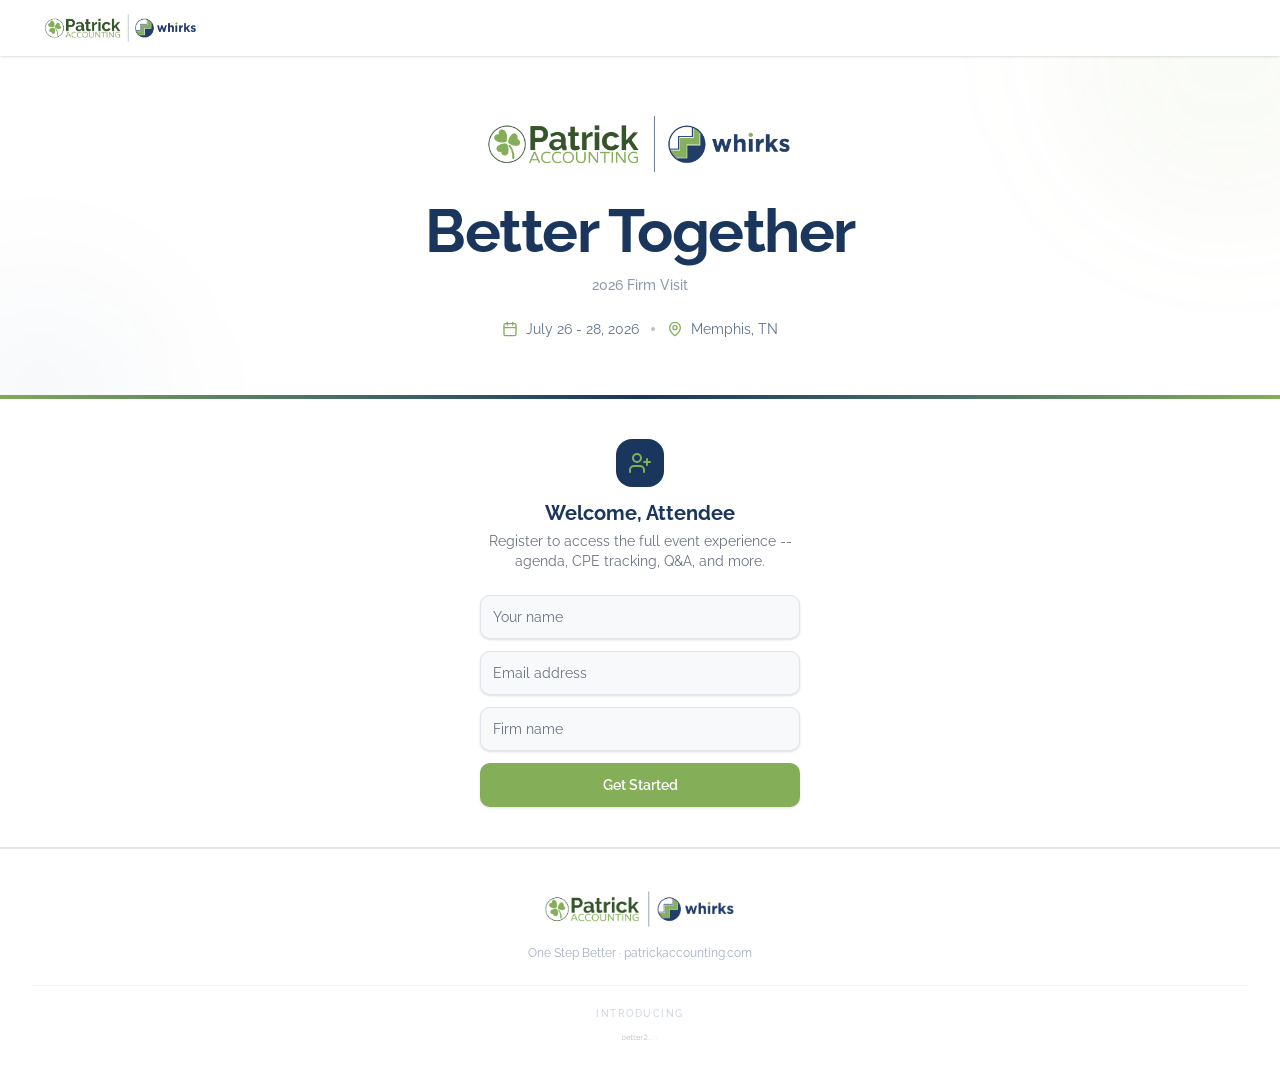
==== commit 3e2ba0e6: "Fix: build with public access mode (no auth required)" ====
--- a/index.html
+++ b/index.html
@@ -12,7 +12,7 @@
     <link href="https://fonts.googleapis.com/css2?family=Raleway:wght@300;400;500;600;700;800&display=swap" rel="stylesheet" />
     <title>Better Together | Patrick Accounting 2026 Firm Visit</title>
     <meta name="description" content="Patrick Accounting & Whirks 2026 Firm Visit - July 26-28, Memphis TN. Agenda, CPE tracking, Q&A, and more." />
-    <script type="module" crossorigin src="/assets/index-Dex7AyQv.js"></script>
+    <script type="module" crossorigin src="/assets/index-F90t3qOe.js"></script>
     <link rel="stylesheet" crossorigin href="/assets/index-VOMpzXc3.css">
   </head>
   <body>
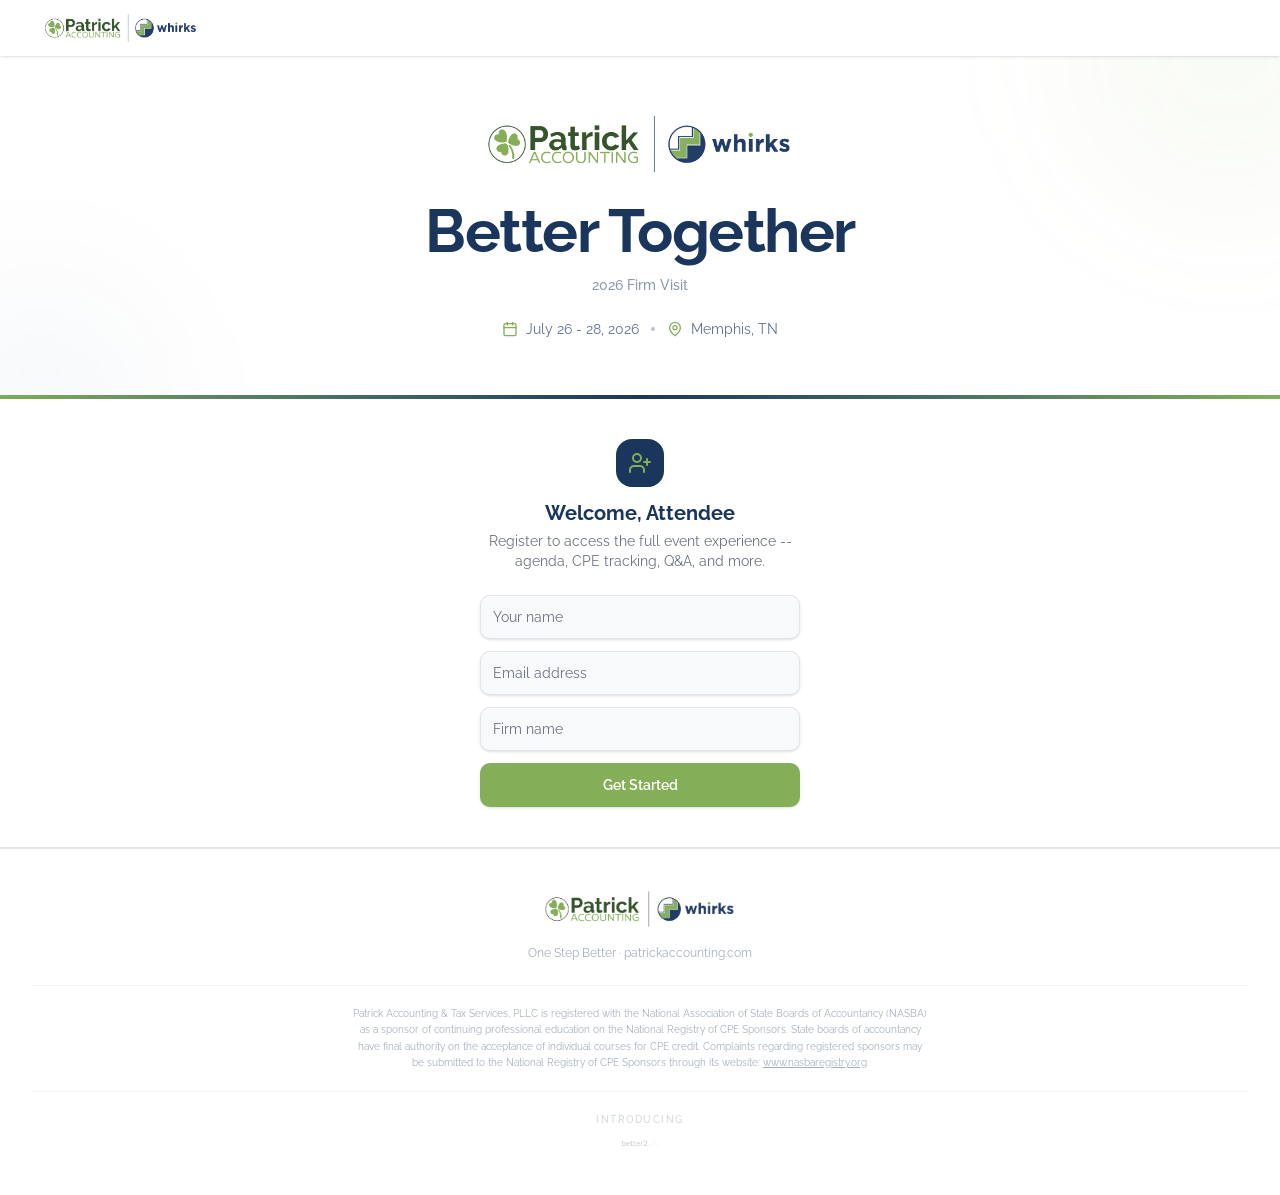
==== commit b4e3b3b9: "Add NASBA CPE disclaimer to footer" ====
--- a/index.html
+++ b/index.html
@@ -12,8 +12,8 @@
     <link href="https://fonts.googleapis.com/css2?family=Raleway:wght@300;400;500;600;700;800&display=swap" rel="stylesheet" />
     <title>Better Together | Patrick Accounting 2026 Firm Visit</title>
     <meta name="description" content="Patrick Accounting & Whirks 2026 Firm Visit - July 26-28, Memphis TN. Agenda, CPE tracking, Q&A, and more." />
-    <script type="module" crossorigin src="/assets/index-F90t3qOe.js"></script>
-    <link rel="stylesheet" crossorigin href="/assets/index-VOMpzXc3.css">
+    <script type="module" crossorigin src="/assets/index-B9vOdYB3.js"></script>
+    <link rel="stylesheet" crossorigin href="/assets/index-CmzDHlud.css">
   </head>
   <body>
     <div id="root"></div>
--- a/assets/index-CmzDHlud.css
+++ b/assets/index-CmzDHlud.css
@@ -0,0 +1 @@
+@layer properties{@supports (((-webkit-hyphens:none)) and (not (margin-trim:inline))) or ((-moz-orient:inline) and (not (color:rgb(from red r g b)))){*,:before,:after,::backdrop{--tw-translate-x:0;--tw-translate-y:0;--tw-translate-z:0;--tw-rotate-x:initial;--tw-rotate-y:initial;--tw-rotate-z:initial;--tw-skew-x:initial;--tw-skew-y:initial;--tw-space-y-reverse:0;--tw-border-style:solid;--tw-gradient-position:initial;--tw-gradient-from:#0000;--tw-gradient-via:#0000;--tw-gradient-to:#0000;--tw-gradient-stops:initial;--tw-gradient-via-stops:initial;--tw-gradient-from-position:0%;--tw-gradient-via-position:50%;--tw-gradient-to-position:100%;--tw-leading:initial;--tw-font-weight:initial;--tw-tracking:initial;--tw-ordinal:initial;--tw-slashed-zero:initial;--tw-numeric-figure:initial;--tw-numeric-spacing:initial;--tw-numeric-fraction:initial;--tw-shadow:0 0 #0000;--tw-shadow-color:initial;--tw-shadow-alpha:100%;--tw-inset-shadow:0 0 #0000;--tw-inset-shadow-color:initial;--tw-inset-shadow-alpha:100%;--tw-ring-color:initial;--tw-ring-shadow:0 0 #0000;--tw-inset-ring-color:initial;--tw-inset-ring-shadow:0 0 #0000;--tw-ring-inset:initial;--tw-ring-offset-width:0px;--tw-ring-offset-color:#fff;--tw-ring-offset-shadow:0 0 #0000;--tw-outline-style:solid;--tw-blur:initial;--tw-brightness:initial;--tw-contrast:initial;--tw-grayscale:initial;--tw-hue-rotate:initial;--tw-invert:initial;--tw-opacity:initial;--tw-saturate:initial;--tw-sepia:initial;--tw-drop-shadow:initial;--tw-drop-shadow-color:initial;--tw-drop-shadow-alpha:100%;--tw-drop-shadow-size:initial;--tw-backdrop-blur:initial;--tw-backdrop-brightness:initial;--tw-backdrop-contrast:initial;--tw-backdrop-grayscale:initial;--tw-backdrop-hue-rotate:initial;--tw-backdrop-invert:initial;--tw-backdrop-opacity:initial;--tw-backdrop-saturate:initial;--tw-backdrop-sepia:initial;--tw-duration:initial;--tw-ease:initial;--tw-scale-x:1;--tw-scale-y:1;--tw-scale-z:1;--tw-content:"";--tw-space-x-reverse:0;--tw-animation-delay:0s;--tw-animation-direction:normal;--tw-animation-duration:initial;--tw-animation-fill-mode:none;--tw-animation-iteration-count:1;--tw-enter-blur:0;--tw-enter-opacity:1;--tw-enter-rotate:0;--tw-enter-scale:1;--tw-enter-translate-x:0;--tw-enter-translate-y:0;--tw-exit-blur:0;--tw-exit-opacity:1;--tw-exit-rotate:0;--tw-exit-scale:1;--tw-exit-translate-x:0;--tw-exit-translate-y:0}}}@layer theme{:root,:host{--font-mono:ui-monospace,SFMono-Regular,Menlo,Monaco,Consolas,"Liberation Mono","Courier New",monospace;--color-red-50:oklch(97.1% .013 17.38);--color-red-200:oklch(88.5% .062 18.334);--color-red-500:oklch(63.7% .237 25.331);--color-red-600:oklch(57.7% .245 27.325);--color-orange-500:oklch(70.5% .213 47.604);--color-amber-500:oklch(76.9% .188 70.08);--color-yellow-100:oklch(97.3% .071 103.193);--color-yellow-700:oklch(55.4% .135 66.442);--color-lime-500:oklch(76.8% .233 130.85);--color-emerald-600:oklch(59.6% .145 163.225);--color-teal-500:oklch(70.4% .14 182.503);--color-cyan-500:oklch(71.5% .143 215.221);--color-rose-500:oklch(64.5% .246 16.439);--color-slate-900:oklch(20.8% .042 265.755);--color-gray-100:oklch(96.7% .003 264.542);--color-gray-200:oklch(92.8% .006 264.531);--color-gray-500:oklch(55.1% .027 264.364);--color-black:#000;--color-white:#fff;--spacing:.25rem;--container-sm:24rem;--container-md:28rem;--container-lg:32rem;--container-xl:36rem;--container-2xl:42rem;--text-xs:.75rem;--text-xs--line-height:calc(1/.75);--text-sm:.875rem;--text-sm--line-height:calc(1.25/.875);--text-base:1rem;--text-base--line-height: 1.5 ;--text-lg:1.125rem;--text-lg--line-height:calc(1.75/1.125);--text-xl:1.25rem;--text-xl--line-height:calc(1.75/1.25);--text-2xl:1.5rem;--text-2xl--line-height:calc(2/1.5);--text-3xl:1.875rem;--text-3xl--line-height: 1.2 ;--text-4xl:2.25rem;--text-4xl--line-height:calc(2.5/2.25);--text-5xl:3rem;--text-5xl--line-height:1;--text-6xl:3.75rem;--text-6xl--line-height:1;--text-7xl:4.5rem;--text-7xl--line-height:1;--font-weight-normal:400;--font-weight-medium:500;--font-weight-semibold:600;--font-weight-bold:700;--font-weight-extrabold:800;--tracking-tight:-.025em;--tracking-wider:.05em;--tracking-widest:.1em;--leading-tight:1.25;--leading-snug:1.375;--leading-normal:1.5;--leading-relaxed:1.625;--radius-xs:.125rem;--radius-2xl:1rem;--ease-in-out:cubic-bezier(.4,0,.2,1);--animate-spin:spin 1s linear infinite;--animate-pulse:pulse 2s cubic-bezier(.4,0,.6,1)infinite;--blur-sm:8px;--blur-md:12px;--blur-xl:24px;--blur-3xl:64px;--aspect-video:16/9;--default-transition-duration:.15s;--default-transition-timing-function:cubic-bezier(.4,0,.2,1);--default-font-family:"Raleway",ui-sans-serif,system-ui,sans-serif;--default-mono-font-family:var(--font-mono);--color-border:var(--border)}}@layer base{*,:after,:before,::backdrop{box-sizing:border-box;border:0 solid;margin:0;padding:0}::file-selector-button{box-sizing:border-box;border:0 solid;margin:0;padding:0}html,:host{-webkit-text-size-adjust:100%;tab-size:4;line-height:1.5;font-family:var(--default-font-family,ui-sans-serif,system-ui,sans-serif,"Apple Color Emoji","Segoe UI Emoji","Segoe UI Symbol","Noto Color Emoji");font-feature-settings:var(--default-font-feature-settings,normal);font-variation-settings:var(--default-font-variation-settings,normal);-webkit-tap-highlight-color:transparent}hr{height:0;color:inherit;border-top-width:1px}abbr:where([title]){-webkit-text-decoration:underline dotted;text-decoration:underline dotted}h1,h2,h3,h4,h5,h6{font-size:inherit;font-weight:inherit}a{color:inherit;-webkit-text-decoration:inherit;text-decoration:inherit}b,strong{font-weight:bolder}code,kbd,samp,pre{font-family:var(--default-mono-font-family,ui-monospace,SFMono-Regular,Menlo,Monaco,Consolas,"Liberation Mono","Courier New",monospace);font-feature-settings:var(--default-mono-font-feature-settings,normal);font-variation-settings:var(--default-mono-font-variation-settings,normal);font-size:1em}small{font-size:80%}sub,sup{vertical-align:baseline;font-size:75%;line-height:0;position:relative}sub{bottom:-.25em}sup{top:-.5em}table{text-indent:0;border-color:inherit;border-collapse:collapse}:-moz-focusring{outline:auto}progress{vertical-align:baseline}summary{display:list-item}ol,ul,menu{list-style:none}img,svg,video,canvas,audio,iframe,embed,object{vertical-align:middle;display:block}img,video{max-width:100%;height:auto}button,input,select,optgroup,textarea{font:inherit;font-feature-settings:inherit;font-variation-settings:inherit;letter-spacing:inherit;color:inherit;opacity:1;background-color:#0000;border-radius:0}::file-selector-button{font:inherit;font-feature-settings:inherit;font-variation-settings:inherit;letter-spacing:inherit;color:inherit;opacity:1;background-color:#0000;border-radius:0}:where(select:is([multiple],[size])) optgroup{font-weight:bolder}:where(select:is([multiple],[size])) optgroup option{padding-inline-start:20px}::file-selector-button{margin-inline-end:4px}::placeholder{opacity:1}@supports (not ((-webkit-appearance:-apple-pay-button))) or (contain-intrinsic-size:1px){::placeholder{color:currentColor}@supports (color:color-mix(in lab,red,red)){::placeholder{color:color-mix(in oklab,currentcolor 50%,transparent)}}}textarea{resize:vertical}::-webkit-search-decoration{-webkit-appearance:none}::-webkit-date-and-time-value{min-height:1lh;text-align:inherit}::-webkit-datetime-edit{display:inline-flex}::-webkit-datetime-edit-fields-wrapper{padding:0}::-webkit-datetime-edit{padding-block:0}::-webkit-datetime-edit-year-field{padding-block:0}::-webkit-datetime-edit-month-field{padding-block:0}::-webkit-datetime-edit-day-field{padding-block:0}::-webkit-datetime-edit-hour-field{padding-block:0}::-webkit-datetime-edit-minute-field{padding-block:0}::-webkit-datetime-edit-second-field{padding-block:0}::-webkit-datetime-edit-millisecond-field{padding-block:0}::-webkit-datetime-edit-meridiem-field{padding-block:0}::-webkit-calendar-picker-indicator{line-height:1}:-moz-ui-invalid{box-shadow:none}button,input:where([type=button],[type=reset],[type=submit]){appearance:button}::file-selector-button{appearance:button}::-webkit-inner-spin-button{height:auto}::-webkit-outer-spin-button{height:auto}[hidden]:where(:not([hidden=until-found])){display:none!important}*{border-color:var(--border);outline-color:var(--ring)}@supports (color:color-mix(in lab,red,red)){*{outline-color:color-mix(in oklab,var(--ring)50%,transparent)}}body{background-color:var(--background);color:var(--foreground)}button:not(:disabled),[role=button]:not([aria-disabled=true]),[type=button]:not(:disabled),[type=submit]:not(:disabled),[type=reset]:not(:disabled),a[href],select:not(:disabled),input[type=checkbox]:not(:disabled),input[type=radio]:not(:disabled){cursor:pointer}html{scroll-behavior:smooth;-webkit-tap-highlight-color:transparent}}@layer components{.container{width:100%;margin-left:auto;margin-right:auto;padding-left:1rem;padding-right:1rem}.flex{min-width:0;min-height:0}@media(min-width:640px){.container{padding-left:1.5rem;padding-right:1.5rem}}@media(min-width:1024px){.container{max-width:800px;padding-left:2rem;padding-right:2rem}}}@layer utilities{.\@container\/card-header{container:card-header/inline-size}.\@container\/field-group{container:field-group/inline-size}.pointer-events-none{pointer-events:none}.invisible{visibility:hidden}.visible{visibility:visible}.sr-only{clip-path:inset(50%);white-space:nowrap;border-width:0;width:1px;height:1px;margin:-1px;padding:0;position:absolute;overflow:hidden}.absolute{position:absolute}.fixed{position:fixed}.relative{position:relative}.static{position:static}.sticky{position:sticky}.inset-0{inset:calc(var(--spacing)*0)}.inset-x-0{inset-inline:calc(var(--spacing)*0)}.inset-y-0{inset-block:calc(var(--spacing)*0)}.-top-12{top:calc(var(--spacing)*-12)}.top-0{top:calc(var(--spacing)*0)}.top-1\.5{top:calc(var(--spacing)*1.5)}.top-1\/2{top:50%}.top-3\.5{top:calc(var(--spacing)*3.5)}.top-4{top:calc(var(--spacing)*4)}.top-8{top:calc(var(--spacing)*8)}.top-\[-20\%\]{top:-20%}.top-\[1px\]{top:1px}.top-\[50\%\]{top:50%}.top-\[60\%\]{top:60%}.top-full{top:100%}.-right-12{right:calc(var(--spacing)*-12)}.right-0{right:calc(var(--spacing)*0)}.right-1{right:calc(var(--spacing)*1)}.right-1\/4{right:25%}.right-2{right:calc(var(--spacing)*2)}.right-3{right:calc(var(--spacing)*3)}.right-4{right:calc(var(--spacing)*4)}.right-\[-10\%\]{right:-10%}.-bottom-12{bottom:calc(var(--spacing)*-12)}.bottom-0{bottom:calc(var(--spacing)*0)}.bottom-\[-20\%\]{bottom:-20%}.-left-12{left:calc(var(--spacing)*-12)}.left-0{left:calc(var(--spacing)*0)}.left-1\/2{left:50%}.left-1\/4{left:25%}.left-2{left:calc(var(--spacing)*2)}.left-3{left:calc(var(--spacing)*3)}.left-\[-10\%\]{left:-10%}.left-\[50\%\]{left:50%}.isolate{isolation:isolate}.-z-0{z-index:-0}.-z-10{z-index:-10}.z-10{z-index:10}.z-20{z-index:20}.z-50{z-index:50}.z-\[1\]{z-index:1}.order-first{order:-9999}.order-last{order:9999}.col-start-2{grid-column-start:2}.row-span-2{grid-row:span 2/span 2}.row-start-1{grid-row-start:1}.container{width:100%}@media(min-width:40rem){.container{max-width:40rem}}@media(min-width:48rem){.container{max-width:48rem}}@media(min-width:64rem){.container{max-width:64rem}}@media(min-width:80rem){.container{max-width:80rem}}@media(min-width:96rem){.container{max-width:96rem}}.\!m-0{margin:calc(var(--spacing)*0)!important}.-mx-1{margin-inline:calc(var(--spacing)*-1)}.mx-2{margin-inline:calc(var(--spacing)*2)}.mx-3\.5{margin-inline:calc(var(--spacing)*3.5)}.mx-auto{margin-inline:auto}.-my-2{margin-block:calc(var(--spacing)*-2)}.my-0{margin-block:calc(var(--spacing)*0)}.my-0\.5{margin-block:calc(var(--spacing)*.5)}.my-1{margin-block:calc(var(--spacing)*1)}.-mt-4{margin-top:calc(var(--spacing)*-4)}.-mt-10{margin-top:calc(var(--spacing)*-10)}.mt-0\.5{margin-top:calc(var(--spacing)*.5)}.mt-1{margin-top:calc(var(--spacing)*1)}.mt-1\.5{margin-top:calc(var(--spacing)*1.5)}.mt-2{margin-top:calc(var(--spacing)*2)}.mt-3{margin-top:calc(var(--spacing)*3)}.mt-4{margin-top:calc(var(--spacing)*4)}.mt-auto{margin-top:auto}.mr-1{margin-right:calc(var(--spacing)*1)}.mr-1\.5{margin-right:calc(var(--spacing)*1.5)}.mb-0\.5{margin-bottom:calc(var(--spacing)*.5)}.mb-1{margin-bottom:calc(var(--spacing)*1)}.mb-2{margin-bottom:calc(var(--spacing)*2)}.mb-3{margin-bottom:calc(var(--spacing)*3)}.mb-4{margin-bottom:calc(var(--spacing)*4)}.mb-5{margin-bottom:calc(var(--spacing)*5)}.mb-6{margin-bottom:calc(var(--spacing)*6)}.mb-8{margin-bottom:calc(var(--spacing)*8)}.-ml-4{margin-left:calc(var(--spacing)*-4)}.ml-1{margin-left:calc(var(--spacing)*1)}.ml-2{margin-left:calc(var(--spacing)*2)}.ml-4{margin-left:calc(var(--spacing)*4)}.ml-auto{margin-left:auto}.line-clamp-1{-webkit-line-clamp:1;-webkit-box-orient:vertical;display:-webkit-box;overflow:hidden}.line-clamp-2{-webkit-line-clamp:2;-webkit-box-orient:vertical;display:-webkit-box;overflow:hidden}.block{display:block}.flex{display:flex}.grid{display:grid}.hidden{display:none}.inline-flex{display:inline-flex}.table{display:table}.table-caption{display:table-caption}.table-cell{display:table-cell}.table-row{display:table-row}.aspect-square{aspect-ratio:1}.aspect-video{aspect-ratio:var(--aspect-video)}.size-\(--cell-size\){width:var(--cell-size);height:var(--cell-size)}.size-2{width:calc(var(--spacing)*2);height:calc(var(--spacing)*2)}.size-2\.5{width:calc(var(--spacing)*2.5);height:calc(var(--spacing)*2.5)}.size-3{width:calc(var(--spacing)*3);height:calc(var(--spacing)*3)}.size-3\.5{width:calc(var(--spacing)*3.5);height:calc(var(--spacing)*3.5)}.size-4{width:calc(var(--spacing)*4);height:calc(var(--spacing)*4)}.size-5{width:calc(var(--spacing)*5);height:calc(var(--spacing)*5)}.size-6{width:calc(var(--spacing)*6);height:calc(var(--spacing)*6)}.size-7{width:calc(var(--spacing)*7);height:calc(var(--spacing)*7)}.size-8{width:calc(var(--spacing)*8);height:calc(var(--spacing)*8)}.size-9{width:calc(var(--spacing)*9);height:calc(var(--spacing)*9)}.size-10{width:calc(var(--spacing)*10);height:calc(var(--spacing)*10)}.size-12{width:calc(var(--spacing)*12);height:calc(var(--spacing)*12)}.size-14{width:calc(var(--spacing)*14);height:calc(var(--spacing)*14)}.size-16{width:calc(var(--spacing)*16);height:calc(var(--spacing)*16)}.size-96{width:calc(var(--spacing)*96);height:calc(var(--spacing)*96)}.size-auto{width:auto;height:auto}.size-full{width:100%;height:100%}.h-\(--cell-size\){height:var(--cell-size)}.h-1{height:calc(var(--spacing)*1)}.h-1\.5{height:calc(var(--spacing)*1.5)}.h-2{height:calc(var(--spacing)*2)}.h-2\.5{height:calc(var(--spacing)*2.5)}.h-3{height:calc(var(--spacing)*3)}.h-3\.5{height:calc(var(--spacing)*3.5)}.h-4{height:calc(var(--spacing)*4)}.h-5{height:calc(var(--spacing)*5)}.h-6{height:calc(var(--spacing)*6)}.h-7{height:calc(var(--spacing)*7)}.h-8{height:calc(var(--spacing)*8)}.h-9{height:calc(var(--spacing)*9)}.h-10{height:calc(var(--spacing)*10)}.h-11{height:calc(var(--spacing)*11)}.h-12{height:calc(var(--spacing)*12)}.h-14{height:calc(var(--spacing)*14)}.h-16{height:calc(var(--spacing)*16)}.h-20{height:calc(var(--spacing)*20)}.h-32{height:calc(var(--spacing)*32)}.h-60{height:calc(var(--spacing)*60)}.h-80{height:calc(var(--spacing)*80)}.h-\[1px\]{height:1px}.h-\[50\%\]{height:50%}.h-\[60\%\]{height:60%}.h-\[var\(--radix-navigation-menu-viewport-height\)\]{height:var(--radix-navigation-menu-viewport-height)}.h-\[var\(--radix-select-trigger-height\)\]{height:var(--radix-select-trigger-height)}.h-auto{height:auto}.h-full{height:100%}.h-px{height:1px}.h-svh{height:100svh}.max-h-\(--radix-context-menu-content-available-height\){max-height:var(--radix-context-menu-content-available-height)}.max-h-\(--radix-dropdown-menu-content-available-height\){max-height:var(--radix-dropdown-menu-content-available-height)}.max-h-\(--radix-select-content-available-height\){max-height:var(--radix-select-content-available-height)}.max-h-72{max-height:calc(var(--spacing)*72)}.max-h-80{max-height:calc(var(--spacing)*80)}.max-h-\[300px\]{max-height:300px}.max-h-\[500px\]{max-height:500px}.max-h-full{max-height:100%}.min-h-0{min-height:calc(var(--spacing)*0)}.min-h-4{min-height:calc(var(--spacing)*4)}.min-h-\[60px\]{min-height:60px}.min-h-\[80px\]{min-height:80px}.min-h-screen{min-height:100vh}.min-h-svh{min-height:100svh}.w-\(--cell-size\){width:var(--cell-size)}.w-0{width:calc(var(--spacing)*0)}.w-1{width:calc(var(--spacing)*1)}.w-2{width:calc(var(--spacing)*2)}.w-2\.5{width:calc(var(--spacing)*2.5)}.w-3{width:calc(var(--spacing)*3)}.w-3\/4{width:75%}.w-4{width:calc(var(--spacing)*4)}.w-5{width:calc(var(--spacing)*5)}.w-7{width:calc(var(--spacing)*7)}.w-9{width:calc(var(--spacing)*9)}.w-11{width:calc(var(--spacing)*11)}.w-12{width:calc(var(--spacing)*12)}.w-16{width:calc(var(--spacing)*16)}.w-20{width:calc(var(--spacing)*20)}.w-24{width:calc(var(--spacing)*24)}.w-32{width:calc(var(--spacing)*32)}.w-48{width:calc(var(--spacing)*48)}.w-60{width:calc(var(--spacing)*60)}.w-64{width:calc(var(--spacing)*64)}.w-72{width:calc(var(--spacing)*72)}.w-80{width:calc(var(--spacing)*80)}.w-\[--radix-dropdown-menu-trigger-width\]{width:--radix-dropdown-menu-trigger-width}.w-\[1px\]{width:1px}.w-\[50\%\]{width:50%}.w-\[60\%\]{width:60%}.w-\[100px\]{width:100px}.w-auto{width:auto}.w-fit{width:fit-content}.w-full{width:100%}.w-max{width:max-content}.w-px{width:1px}.max-w-2xl{max-width:var(--container-2xl)}.max-w-\[--skeleton-width\]{max-width:--skeleton-width}.max-w-\[80\%\]{max-width:80%}.max-w-\[calc\(100\%-2rem\)\]{max-width:calc(100% - 2rem)}.max-w-full{max-width:100%}.max-w-lg{max-width:var(--container-lg)}.max-w-max{max-width:max-content}.max-w-md{max-width:var(--container-md)}.max-w-sm{max-width:var(--container-sm)}.max-w-xl{max-width:var(--container-xl)}.min-w-\(--cell-size\){min-width:var(--cell-size)}.min-w-0{min-width:calc(var(--spacing)*0)}.min-w-5{min-width:calc(var(--spacing)*5)}.min-w-8{min-width:calc(var(--spacing)*8)}.min-w-9{min-width:calc(var(--spacing)*9)}.min-w-10{min-width:calc(var(--spacing)*10)}.min-w-\[8rem\]{min-width:8rem}.min-w-\[12rem\]{min-width:12rem}.min-w-\[18px\]{min-width:18px}.min-w-\[var\(--radix-select-trigger-width\)\]{min-width:var(--radix-select-trigger-width)}.flex-1{flex:1}.flex-shrink-0,.shrink-0{flex-shrink:0}.grow{flex-grow:1}.grow-0{flex-grow:0}.basis-full{flex-basis:100%}.caption-bottom{caption-side:bottom}.border-collapse{border-collapse:collapse}.origin-\(--radix-context-menu-content-transform-origin\){transform-origin:var(--radix-context-menu-content-transform-origin)}.origin-\(--radix-dropdown-menu-content-transform-origin\){transform-origin:var(--radix-dropdown-menu-content-transform-origin)}.origin-\(--radix-hover-card-content-transform-origin\){transform-origin:var(--radix-hover-card-content-transform-origin)}.origin-\(--radix-menubar-content-transform-origin\){transform-origin:var(--radix-menubar-content-transform-origin)}.origin-\(--radix-popover-content-transform-origin\){transform-origin:var(--radix-popover-content-transform-origin)}.origin-\(--radix-select-content-transform-origin\){transform-origin:var(--radix-select-content-transform-origin)}.origin-\[--radix-tooltip-content-transform-origin\]{transform-origin:--radix-tooltip-content-transform-origin}.-translate-x-1\/2{--tw-translate-x: -50% ;translate:var(--tw-translate-x)var(--tw-translate-y)}.-translate-x-1\/3{--tw-translate-x:calc(calc(1/3*100%)*-1);translate:var(--tw-translate-x)var(--tw-translate-y)}.-translate-x-px{--tw-translate-x:-1px;translate:var(--tw-translate-x)var(--tw-translate-y)}.translate-x-1\/3{--tw-translate-x:calc(1/3*100%);translate:var(--tw-translate-x)var(--tw-translate-y)}.translate-x-\[-50\%\]{--tw-translate-x:-50%;translate:var(--tw-translate-x)var(--tw-translate-y)}.translate-x-px{--tw-translate-x:1px;translate:var(--tw-translate-x)var(--tw-translate-y)}.-translate-y-1\/2{--tw-translate-y: -50% ;translate:var(--tw-translate-x)var(--tw-translate-y)}.translate-y-0\.5{--tw-translate-y:calc(var(--spacing)*.5);translate:var(--tw-translate-x)var(--tw-translate-y)}.translate-y-1\/2{--tw-translate-y: 50% ;translate:var(--tw-translate-x)var(--tw-translate-y)}.translate-y-\[-50\%\]{--tw-translate-y:-50%;translate:var(--tw-translate-x)var(--tw-translate-y)}.rotate-45{rotate:45deg}.rotate-90{rotate:90deg}.transform{transform:var(--tw-rotate-x,)var(--tw-rotate-y,)var(--tw-rotate-z,)var(--tw-skew-x,)var(--tw-skew-y,)}.animate-caret-blink{animation:1.25s ease-out infinite caret-blink}.animate-in{animation:enter var(--tw-animation-duration,var(--tw-duration,.15s))var(--tw-ease,ease)var(--tw-animation-delay,0s)var(--tw-animation-iteration-count,1)var(--tw-animation-direction,normal)var(--tw-animation-fill-mode,none)}.animate-pulse{animation:var(--animate-pulse)}.animate-spin{animation:var(--animate-spin)}.cursor-default{cursor:default}.cursor-pointer{cursor:pointer}.cursor-text{cursor:text}.touch-none{touch-action:none}.resize-none{resize:none}.scroll-my-1{scroll-margin-block:calc(var(--spacing)*1)}.scroll-py-1{scroll-padding-block:calc(var(--spacing)*1)}.list-disc{list-style-type:disc}.list-none{list-style-type:none}.auto-rows-min{grid-auto-rows:min-content}.grid-cols-1{grid-template-columns:repeat(1,minmax(0,1fr))}.grid-cols-2{grid-template-columns:repeat(2,minmax(0,1fr))}.grid-cols-3{grid-template-columns:repeat(3,minmax(0,1fr))}.grid-cols-5{grid-template-columns:repeat(5,minmax(0,1fr))}.grid-cols-\[0_1fr\]{grid-template-columns:0 1fr}.grid-rows-\[auto_auto\]{grid-template-rows:auto auto}.flex-col{flex-direction:column}.flex-col-reverse{flex-direction:column-reverse}.flex-row{flex-direction:row}.flex-wrap{flex-wrap:wrap}.items-center{align-items:center}.items-end{align-items:flex-end}.items-start{align-items:flex-start}.items-stretch{align-items:stretch}.justify-between{justify-content:space-between}.justify-center{justify-content:center}.justify-end{justify-content:flex-end}.justify-start{justify-content:flex-start}.justify-items-start{justify-items:start}.gap-0\.5{gap:calc(var(--spacing)*.5)}.gap-1{gap:calc(var(--spacing)*1)}.gap-1\.5{gap:calc(var(--spacing)*1.5)}.gap-2{gap:calc(var(--spacing)*2)}.gap-2\.5{gap:calc(var(--spacing)*2.5)}.gap-3{gap:calc(var(--spacing)*3)}.gap-4{gap:calc(var(--spacing)*4)}.gap-6{gap:calc(var(--spacing)*6)}.gap-7{gap:calc(var(--spacing)*7)}:where(.space-y-1>:not(:last-child)){--tw-space-y-reverse:0;margin-block-start:calc(calc(var(--spacing)*1)*var(--tw-space-y-reverse));margin-block-end:calc(calc(var(--spacing)*1)*calc(1 - var(--tw-space-y-reverse)))}:where(.space-y-1\.5>:not(:last-child)){--tw-space-y-reverse:0;margin-block-start:calc(calc(var(--spacing)*1.5)*var(--tw-space-y-reverse));margin-block-end:calc(calc(var(--spacing)*1.5)*calc(1 - var(--tw-space-y-reverse)))}:where(.space-y-2>:not(:last-child)){--tw-space-y-reverse:0;margin-block-start:calc(calc(var(--spacing)*2)*var(--tw-space-y-reverse));margin-block-end:calc(calc(var(--spacing)*2)*calc(1 - var(--tw-space-y-reverse)))}:where(.space-y-3>:not(:last-child)){--tw-space-y-reverse:0;margin-block-start:calc(calc(var(--spacing)*3)*var(--tw-space-y-reverse));margin-block-end:calc(calc(var(--spacing)*3)*calc(1 - var(--tw-space-y-reverse)))}:where(.space-y-4>:not(:last-child)){--tw-space-y-reverse:0;margin-block-start:calc(calc(var(--spacing)*4)*var(--tw-space-y-reverse));margin-block-end:calc(calc(var(--spacing)*4)*calc(1 - var(--tw-space-y-reverse)))}:where(.space-y-6>:not(:last-child)){--tw-space-y-reverse:0;margin-block-start:calc(calc(var(--spacing)*6)*var(--tw-space-y-reverse));margin-block-end:calc(calc(var(--spacing)*6)*calc(1 - var(--tw-space-y-reverse)))}:where(.space-y-8>:not(:last-child)){--tw-space-y-reverse:0;margin-block-start:calc(calc(var(--spacing)*8)*var(--tw-space-y-reverse));margin-block-end:calc(calc(var(--spacing)*8)*calc(1 - var(--tw-space-y-reverse)))}.gap-y-0\.5{row-gap:calc(var(--spacing)*.5)}.self-start{align-self:flex-start}.self-stretch{align-self:stretch}.justify-self-end{justify-self:flex-end}.truncate{text-overflow:ellipsis;white-space:nowrap;overflow:hidden}.overflow-auto{overflow:auto}.overflow-hidden{overflow:hidden}.overflow-x-auto{overflow-x:auto}.overflow-x-hidden{overflow-x:hidden}.overflow-y-auto{overflow-y:auto}.rounded{border-radius:.25rem}.rounded-2xl{border-radius:var(--radius-2xl)}.rounded-\[2px\]{border-radius:2px}.rounded-\[calc\(var\(--radius\)-5px\)\]{border-radius:calc(var(--radius) - 5px)}.rounded-\[inherit\]{border-radius:inherit}.rounded-full{border-radius:3.40282e38px}.rounded-lg{border-radius:var(--radius)}.rounded-md{border-radius:calc(var(--radius) - 2px)}.rounded-none{border-radius:0}.rounded-sm{border-radius:calc(var(--radius) - 4px)}.rounded-xl{border-radius:calc(var(--radius) + 4px)}.rounded-xs{border-radius:var(--radius-xs)}.rounded-l-md{border-top-left-radius:calc(var(--radius) - 2px);border-bottom-left-radius:calc(var(--radius) - 2px)}.rounded-tl-sm{border-top-left-radius:calc(var(--radius) - 4px)}.rounded-r-md{border-top-right-radius:calc(var(--radius) - 2px);border-bottom-right-radius:calc(var(--radius) - 2px)}.rounded-br-md{border-bottom-right-radius:calc(var(--radius) - 2px)}.rounded-bl-md{border-bottom-left-radius:calc(var(--radius) - 2px)}.border{border-style:var(--tw-border-style);border-width:1px}.border-0{border-style:var(--tw-border-style);border-width:0}.border-2{border-style:var(--tw-border-style);border-width:2px}.border-4{border-style:var(--tw-border-style);border-width:4px}.border-\[1\.5px\]{border-style:var(--tw-border-style);border-width:1.5px}.border-y{border-block-style:var(--tw-border-style);border-block-width:1px}.border-t{border-top-style:var(--tw-border-style);border-top-width:1px}.border-r{border-right-style:var(--tw-border-style);border-right-width:1px}.border-b{border-bottom-style:var(--tw-border-style);border-bottom-width:1px}.border-l{border-left-style:var(--tw-border-style);border-left-width:1px}.border-l-4{border-left-style:var(--tw-border-style);border-left-width:4px}.border-dashed{--tw-border-style:dashed;border-style:dashed}.border-\(--color-border\){border-color:var(--color-border)}.border-\[\#1B365D\]\/20{border-color:#1b365d33}.border-\[\#84AE58\]{border-color:#84ae58}.border-\[\#84AE58\]\/30{border-color:#84ae584d}.border-\[\#84AE58\]\/40{border-color:#84ae5866}.border-background{border-color:var(--background)}.border-border,.border-border\/50{border-color:var(--border)}@supports (color:color-mix(in lab,red,red)){.border-border\/50{border-color:color-mix(in oklab,var(--border)50%,transparent)}}.border-current{border-color:currentColor}.border-destructive\/20{border-color:var(--destructive)}@supports (color:color-mix(in lab,red,red)){.border-destructive\/20{border-color:color-mix(in oklab,var(--destructive)20%,transparent)}}.border-destructive\/50{border-color:var(--destructive)}@supports (color:color-mix(in lab,red,red)){.border-destructive\/50{border-color:color-mix(in oklab,var(--destructive)50%,transparent)}}.border-gray-100{border-color:var(--color-gray-100)}.border-gray-200{border-color:var(--color-gray-200)}.border-info\/50{border-color:var(--info)}@supports (color:color-mix(in lab,red,red)){.border-info\/50{border-color:color-mix(in oklab,var(--info)50%,transparent)}}.border-input{border-color:var(--input)}.border-primary{border-color:var(--primary)}.border-sidebar-border{border-color:var(--sidebar-border)}.border-success\/50{border-color:var(--success)}@supports (color:color-mix(in lab,red,red)){.border-success\/50{border-color:color-mix(in oklab,var(--success)50%,transparent)}}.border-transparent{border-color:#0000}.border-warning\/30{border-color:var(--warning)}@supports (color:color-mix(in lab,red,red)){.border-warning\/30{border-color:color-mix(in oklab,var(--warning)30%,transparent)}}.border-warning\/50{border-color:var(--warning)}@supports (color:color-mix(in lab,red,red)){.border-warning\/50{border-color:color-mix(in oklab,var(--warning)50%,transparent)}}.border-white\/10{border-color:#ffffff1a}@supports (color:color-mix(in lab,red,red)){.border-white\/10{border-color:color-mix(in oklab,var(--color-white)10%,transparent)}}.border-white\/30{border-color:#ffffff4d}@supports (color:color-mix(in lab,red,red)){.border-white\/30{border-color:color-mix(in oklab,var(--color-white)30%,transparent)}}.border-t-transparent{border-top-color:#0000}.border-l-\[\#DA9423\]{border-left-color:#da9423}.border-l-transparent{border-left-color:#0000}.bg-\(--color-bg\){background-color:var(--color-bg)}.bg-\[\#1B365D\]{background-color:#1b365d}.bg-\[\#1B365D\]\/3{background-color:#1b365d08}.bg-\[\#1B365D\]\/5{background-color:#1b365d0d}.bg-\[\#1B365D\]\/10{background-color:#1b365d1a}.bg-\[\#1B365D\]\/30{background-color:#1b365d4d}.bg-\[\#1B365D\]\/90{background-color:#1b365de6}.bg-\[\#1B365D\]\/\[0\.03\]{background-color:#1b365d08}.bg-\[\#84AE58\]{background-color:#84ae58}.bg-\[\#84AE58\]\/5{background-color:#84ae580d}.bg-\[\#84AE58\]\/10{background-color:#84ae581a}.bg-\[\#84AE58\]\/15{background-color:#84ae5826}.bg-\[\#DA9423\]{background-color:#da9423}.bg-\[\#DA9423\]\/10{background-color:#da94231a}.bg-\[\#DA9423\]\/15{background-color:#da942326}.bg-\[\#DA9423\]\/30{background-color:#da94234d}.bg-accent{background-color:var(--accent)}.bg-background{background-color:var(--background)}.bg-black\/50{background-color:#00000080}@supports (color:color-mix(in lab,red,red)){.bg-black\/50{background-color:color-mix(in oklab,var(--color-black)50%,transparent)}}.bg-black\/80{background-color:#000c}@supports (color:color-mix(in lab,red,red)){.bg-black\/80{background-color:color-mix(in oklab,var(--color-black)80%,transparent)}}.bg-border{background-color:var(--border)}.bg-card{background-color:var(--card)}.bg-chart-1,.bg-chart-1\/10{background-color:var(--chart-1)}@supports (color:color-mix(in lab,red,red)){.bg-chart-1\/10{background-color:color-mix(in oklab,var(--chart-1)10%,transparent)}}.bg-chart-2,.bg-chart-2\/10{background-color:var(--chart-2)}@supports (color:color-mix(in lab,red,red)){.bg-chart-2\/10{background-color:color-mix(in oklab,var(--chart-2)10%,transparent)}}.bg-chart-3,.bg-chart-3\/10{background-color:var(--chart-3)}@supports (color:color-mix(in lab,red,red)){.bg-chart-3\/10{background-color:color-mix(in oklab,var(--chart-3)10%,transparent)}}.bg-destructive,.bg-destructive\/5{background-color:var(--destructive)}@supports (color:color-mix(in lab,red,red)){.bg-destructive\/5{background-color:color-mix(in oklab,var(--destructive)5%,transparent)}}.bg-destructive\/10{background-color:var(--destructive)}@supports (color:color-mix(in lab,red,red)){.bg-destructive\/10{background-color:color-mix(in oklab,var(--destructive)10%,transparent)}}.bg-destructive\/20{background-color:var(--destructive)}@supports (color:color-mix(in lab,red,red)){.bg-destructive\/20{background-color:color-mix(in oklab,var(--destructive)20%,transparent)}}.bg-foreground{background-color:var(--foreground)}.bg-info,.bg-info\/5{background-color:var(--info)}@supports (color:color-mix(in lab,red,red)){.bg-info\/5{background-color:color-mix(in oklab,var(--info)5%,transparent)}}.bg-info\/20{background-color:var(--info)}@supports (color:color-mix(in lab,red,red)){.bg-info\/20{background-color:color-mix(in oklab,var(--info)20%,transparent)}}.bg-input{background-color:var(--input)}.bg-muted,.bg-muted\/10{background-color:var(--muted)}@supports (color:color-mix(in lab,red,red)){.bg-muted\/10{background-color:color-mix(in oklab,var(--muted)10%,transparent)}}.bg-muted\/20{background-color:var(--muted)}@supports (color:color-mix(in lab,red,red)){.bg-muted\/20{background-color:color-mix(in oklab,var(--muted)20%,transparent)}}.bg-muted\/30{background-color:var(--muted)}@supports (color:color-mix(in lab,red,red)){.bg-muted\/30{background-color:color-mix(in oklab,var(--muted)30%,transparent)}}.bg-muted\/50{background-color:var(--muted)}@supports (color:color-mix(in lab,red,red)){.bg-muted\/50{background-color:color-mix(in oklab,var(--muted)50%,transparent)}}.bg-popover{background-color:var(--popover)}.bg-primary,.bg-primary\/5{background-color:var(--primary)}@supports (color:color-mix(in lab,red,red)){.bg-primary\/5{background-color:color-mix(in oklab,var(--primary)5%,transparent)}}.bg-primary\/10{background-color:var(--primary)}@supports (color:color-mix(in lab,red,red)){.bg-primary\/10{background-color:color-mix(in oklab,var(--primary)10%,transparent)}}.bg-primary\/20{background-color:var(--primary)}@supports (color:color-mix(in lab,red,red)){.bg-primary\/20{background-color:color-mix(in oklab,var(--primary)20%,transparent)}}.bg-red-500{background-color:var(--color-red-500)}.bg-secondary{background-color:var(--secondary)}.bg-sidebar{background-color:var(--sidebar)}.bg-sidebar-border{background-color:var(--sidebar-border)}.bg-success,.bg-success\/5{background-color:var(--success)}@supports (color:color-mix(in lab,red,red)){.bg-success\/5{background-color:color-mix(in oklab,var(--success)5%,transparent)}}.bg-success\/10{background-color:var(--success)}@supports (color:color-mix(in lab,red,red)){.bg-success\/10{background-color:color-mix(in oklab,var(--success)10%,transparent)}}.bg-success\/20{background-color:var(--success)}@supports (color:color-mix(in lab,red,red)){.bg-success\/20{background-color:color-mix(in oklab,var(--success)20%,transparent)}}.bg-transparent{background-color:#0000}.bg-warning,.bg-warning\/5{background-color:var(--warning)}@supports (color:color-mix(in lab,red,red)){.bg-warning\/5{background-color:color-mix(in oklab,var(--warning)5%,transparent)}}.bg-warning\/10{background-color:var(--warning)}@supports (color:color-mix(in lab,red,red)){.bg-warning\/10{background-color:color-mix(in oklab,var(--warning)10%,transparent)}}.bg-warning\/20{background-color:var(--warning)}@supports (color:color-mix(in lab,red,red)){.bg-warning\/20{background-color:color-mix(in oklab,var(--warning)20%,transparent)}}.bg-white{background-color:var(--color-white)}.bg-white\/5{background-color:#ffffff0d}@supports (color:color-mix(in lab,red,red)){.bg-white\/5{background-color:color-mix(in oklab,var(--color-white)5%,transparent)}}.bg-white\/30{background-color:#ffffff4d}@supports (color:color-mix(in lab,red,red)){.bg-white\/30{background-color:color-mix(in oklab,var(--color-white)30%,transparent)}}.bg-white\/95{background-color:#fffffff2}@supports (color:color-mix(in lab,red,red)){.bg-white\/95{background-color:color-mix(in oklab,var(--color-white)95%,transparent)}}.bg-yellow-100{background-color:var(--color-yellow-100)}.bg-gradient-to-br{--tw-gradient-position:to bottom right in oklab;background-image:linear-gradient(var(--tw-gradient-stops))}.bg-gradient-to-r{--tw-gradient-position:to right in oklab;background-image:linear-gradient(var(--tw-gradient-stops))}.from-\[\#84AE58\]{--tw-gradient-from:#84ae58;--tw-gradient-stops:var(--tw-gradient-via-stops,var(--tw-gradient-position),var(--tw-gradient-from)var(--tw-gradient-from-position),var(--tw-gradient-to)var(--tw-gradient-to-position))}.from-\[\#84AE58\]\/0{--tw-gradient-from:oklab(0% 0 0/0);--tw-gradient-stops:var(--tw-gradient-via-stops,var(--tw-gradient-position),var(--tw-gradient-from)var(--tw-gradient-from-position),var(--tw-gradient-to)var(--tw-gradient-to-position))}.from-card{--tw-gradient-from:var(--card);--tw-gradient-stops:var(--tw-gradient-via-stops,var(--tw-gradient-position),var(--tw-gradient-from)var(--tw-gradient-from-position),var(--tw-gradient-to)var(--tw-gradient-to-position))}.from-primary\/20{--tw-gradient-from:var(--primary)}@supports (color:color-mix(in lab,red,red)){.from-primary\/20{--tw-gradient-from:color-mix(in oklab,var(--primary)20%,transparent)}}.from-primary\/20{--tw-gradient-stops:var(--tw-gradient-via-stops,var(--tw-gradient-position),var(--tw-gradient-from)var(--tw-gradient-from-position),var(--tw-gradient-to)var(--tw-gradient-to-position))}.via-\[\#1B365D\]{--tw-gradient-via:#1b365d;--tw-gradient-via-stops:var(--tw-gradient-position),var(--tw-gradient-from)var(--tw-gradient-from-position),var(--tw-gradient-via)var(--tw-gradient-via-position),var(--tw-gradient-to)var(--tw-gradient-to-position);--tw-gradient-stops:var(--tw-gradient-via-stops)}.via-primary\/10{--tw-gradient-via:var(--primary)}@supports (color:color-mix(in lab,red,red)){.via-primary\/10{--tw-gradient-via:color-mix(in oklab,var(--primary)10%,transparent)}}.via-primary\/10{--tw-gradient-via-stops:var(--tw-gradient-position),var(--tw-gradient-from)var(--tw-gradient-from-position),var(--tw-gradient-via)var(--tw-gradient-via-position),var(--tw-gradient-to)var(--tw-gradient-to-position);--tw-gradient-stops:var(--tw-gradient-via-stops)}.to-\[\#84AE58\]{--tw-gradient-to:#84ae58;--tw-gradient-stops:var(--tw-gradient-via-stops,var(--tw-gradient-position),var(--tw-gradient-from)var(--tw-gradient-from-position),var(--tw-gradient-to)var(--tw-gradient-to-position))}.to-\[\#84AE58\]\/0{--tw-gradient-to:oklab(0% 0 0/0);--tw-gradient-stops:var(--tw-gradient-via-stops,var(--tw-gradient-position),var(--tw-gradient-from)var(--tw-gradient-from-position),var(--tw-gradient-to)var(--tw-gradient-to-position))}.to-muted\/30{--tw-gradient-to:var(--muted)}@supports (color:color-mix(in lab,red,red)){.to-muted\/30{--tw-gradient-to:color-mix(in oklab,var(--muted)30%,transparent)}}.to-muted\/30{--tw-gradient-stops:var(--tw-gradient-via-stops,var(--tw-gradient-position),var(--tw-gradient-from)var(--tw-gradient-from-position),var(--tw-gradient-to)var(--tw-gradient-to-position))}.to-transparent{--tw-gradient-to:transparent;--tw-gradient-stops:var(--tw-gradient-via-stops,var(--tw-gradient-position),var(--tw-gradient-from)var(--tw-gradient-from-position),var(--tw-gradient-to)var(--tw-gradient-to-position))}.fill-current{fill:currentColor}.fill-primary{fill:var(--primary)}.object-contain{object-fit:contain}.object-cover{object-fit:cover}.p-0{padding:calc(var(--spacing)*0)}.p-1{padding:calc(var(--spacing)*1)}.p-2{padding:calc(var(--spacing)*2)}.p-2\.5{padding:calc(var(--spacing)*2.5)}.p-3{padding:calc(var(--spacing)*3)}.p-4{padding:calc(var(--spacing)*4)}.p-6{padding:calc(var(--spacing)*6)}.p-8{padding:calc(var(--spacing)*8)}.p-px{padding:1px}.px-\(--cell-size\){padding-inline:var(--cell-size)}.px-0{padding-inline:calc(var(--spacing)*0)}.px-1{padding-inline:calc(var(--spacing)*1)}.px-1\.5{padding-inline:calc(var(--spacing)*1.5)}.px-2{padding-inline:calc(var(--spacing)*2)}.px-2\.5{padding-inline:calc(var(--spacing)*2.5)}.px-3{padding-inline:calc(var(--spacing)*3)}.px-4{padding-inline:calc(var(--spacing)*4)}.px-6{padding-inline:calc(var(--spacing)*6)}.px-8{padding-inline:calc(var(--spacing)*8)}.py-0\.5{padding-block:calc(var(--spacing)*.5)}.py-1{padding-block:calc(var(--spacing)*1)}.py-1\.5{padding-block:calc(var(--spacing)*1.5)}.py-2{padding-block:calc(var(--spacing)*2)}.py-3{padding-block:calc(var(--spacing)*3)}.py-4{padding-block:calc(var(--spacing)*4)}.py-5{padding-block:calc(var(--spacing)*5)}.py-6{padding-block:calc(var(--spacing)*6)}.py-8{padding-block:calc(var(--spacing)*8)}.py-10{padding-block:calc(var(--spacing)*10)}.py-12{padding-block:calc(var(--spacing)*12)}.py-16{padding-block:calc(var(--spacing)*16)}.py-20{padding-block:calc(var(--spacing)*20)}.pt-0{padding-top:calc(var(--spacing)*0)}.pt-0\.5{padding-top:calc(var(--spacing)*.5)}.pt-1{padding-top:calc(var(--spacing)*1)}.pt-3{padding-top:calc(var(--spacing)*3)}.pt-4{padding-top:calc(var(--spacing)*4)}.pt-5{padding-top:calc(var(--spacing)*5)}.pt-6{padding-top:calc(var(--spacing)*6)}.pr-1{padding-right:calc(var(--spacing)*1)}.pr-2{padding-right:calc(var(--spacing)*2)}.pr-2\.5{padding-right:calc(var(--spacing)*2.5)}.pr-3{padding-right:calc(var(--spacing)*3)}.pr-8{padding-right:calc(var(--spacing)*8)}.pb-1{padding-bottom:calc(var(--spacing)*1)}.pb-2{padding-bottom:calc(var(--spacing)*2)}.pb-3{padding-bottom:calc(var(--spacing)*3)}.pb-4{padding-bottom:calc(var(--spacing)*4)}.pb-6{padding-bottom:calc(var(--spacing)*6)}.pb-\[env\(safe-area-inset-bottom\)\]{padding-bottom:env(safe-area-inset-bottom)}.pl-2{padding-left:calc(var(--spacing)*2)}.pl-3{padding-left:calc(var(--spacing)*3)}.pl-4{padding-left:calc(var(--spacing)*4)}.pl-8{padding-left:calc(var(--spacing)*8)}.text-center{text-align:center}.text-left{text-align:left}.align-middle{vertical-align:middle}.font-mono{font-family:var(--font-mono)}.font-sans{font-family:Raleway,ui-sans-serif,system-ui,sans-serif}.text-2xl{font-size:var(--text-2xl);line-height:var(--tw-leading,var(--text-2xl--line-height))}.text-3xl{font-size:var(--text-3xl);line-height:var(--tw-leading,var(--text-3xl--line-height))}.text-4xl{font-size:var(--text-4xl);line-height:var(--tw-leading,var(--text-4xl--line-height))}.text-5xl{font-size:var(--text-5xl);line-height:var(--tw-leading,var(--text-5xl--line-height))}.text-base{font-size:var(--text-base);line-height:var(--tw-leading,var(--text-base--line-height))}.text-lg{font-size:var(--text-lg);line-height:var(--tw-leading,var(--text-lg--line-height))}.text-sm{font-size:var(--text-sm);line-height:var(--tw-leading,var(--text-sm--line-height))}.text-sm\/relaxed{font-size:var(--text-sm);line-height:var(--leading-relaxed)}.text-xl{font-size:var(--text-xl);line-height:var(--tw-leading,var(--text-xl--line-height))}.text-xs{font-size:var(--text-xs);line-height:var(--tw-leading,var(--text-xs--line-height))}.text-\[0\.8rem\]{font-size:.8rem}.text-\[9px\]{font-size:9px}.text-\[10px\]{font-size:10px}.text-\[11px\]{font-size:11px}.leading-\[1\.05\]{--tw-leading:1.05;line-height:1.05}.leading-none{--tw-leading:1;line-height:1}.leading-normal{--tw-leading:var(--leading-normal);line-height:var(--leading-normal)}.leading-relaxed{--tw-leading:var(--leading-relaxed);line-height:var(--leading-relaxed)}.leading-snug{--tw-leading:var(--leading-snug);line-height:var(--leading-snug)}.leading-tight{--tw-leading:var(--leading-tight);line-height:var(--leading-tight)}.font-bold{--tw-font-weight:var(--font-weight-bold);font-weight:var(--font-weight-bold)}.font-extrabold{--tw-font-weight:var(--font-weight-extrabold);font-weight:var(--font-weight-extrabold)}.font-medium{--tw-font-weight:var(--font-weight-medium);font-weight:var(--font-weight-medium)}.font-normal{--tw-font-weight:var(--font-weight-normal);font-weight:var(--font-weight-normal)}.font-semibold{--tw-font-weight:var(--font-weight-semibold);font-weight:var(--font-weight-semibold)}.tracking-\[0\.5em\]{--tw-tracking:.5em;letter-spacing:.5em}.tracking-\[0\.15em\]{--tw-tracking:.15em;letter-spacing:.15em}.tracking-tight{--tw-tracking:var(--tracking-tight);letter-spacing:var(--tracking-tight)}.tracking-wider{--tw-tracking:var(--tracking-wider);letter-spacing:var(--tracking-wider)}.tracking-widest{--tw-tracking:var(--tracking-widest);letter-spacing:var(--tracking-widest)}.text-balance{text-wrap:balance}.break-words{overflow-wrap:break-word}.whitespace-break-spaces{white-space:break-spaces}.whitespace-nowrap{white-space:nowrap}.whitespace-pre-wrap{white-space:pre-wrap}.text-\[\#1B365D\]{color:#1b365d}.text-\[\#1B365D\]\/20{color:#1b365d33}.text-\[\#1B365D\]\/40{color:#1b365d66}.text-\[\#1B365D\]\/50{color:#1b365d80}.text-\[\#1B365D\]\/60{color:#1b365d99}.text-\[\#1B365D\]\/70{color:#1b365db3}.text-\[\#84AE58\]{color:#84ae58}.text-\[\#DA9423\]{color:#da9423}.text-accent-foreground{color:var(--accent-foreground)}.text-card-foreground{color:var(--card-foreground)}.text-chart-1{color:var(--chart-1)}.text-chart-2{color:var(--chart-2)}.text-chart-3{color:var(--chart-3)}.text-current{color:currentColor}.text-destructive{color:var(--destructive)}.text-destructive-foreground{color:var(--destructive-foreground)}.text-foreground{color:var(--foreground)}.text-gray-500{color:var(--color-gray-500)}.text-info{color:var(--info)}.text-info-foreground{color:var(--info-foreground)}.text-muted-foreground,.text-muted-foreground\/50{color:var(--muted-foreground)}@supports (color:color-mix(in lab,red,red)){.text-muted-foreground\/50{color:color-mix(in oklab,var(--muted-foreground)50%,transparent)}}.text-muted-foreground\/60{color:var(--muted-foreground)}@supports (color:color-mix(in lab,red,red)){.text-muted-foreground\/60{color:color-mix(in oklab,var(--muted-foreground)60%,transparent)}}.text-popover-foreground{color:var(--popover-foreground)}.text-primary{color:var(--primary)}.text-primary-foreground{color:var(--primary-foreground)}.text-secondary-foreground{color:var(--secondary-foreground)}.text-sidebar-foreground,.text-sidebar-foreground\/70{color:var(--sidebar-foreground)}@supports (color:color-mix(in lab,red,red)){.text-sidebar-foreground\/70{color:color-mix(in oklab,var(--sidebar-foreground)70%,transparent)}}.text-success{color:var(--success)}.text-success-foreground{color:var(--success-foreground)}.text-warning-foreground{color:var(--warning-foreground)}.text-white{color:var(--color-white)}.text-white\/70{color:#ffffffb3}@supports (color:color-mix(in lab,red,red)){.text-white\/70{color:color-mix(in oklab,var(--color-white)70%,transparent)}}.text-white\/80{color:#fffc}@supports (color:color-mix(in lab,red,red)){.text-white\/80{color:color-mix(in oklab,var(--color-white)80%,transparent)}}.text-yellow-700{color:var(--color-yellow-700)}.uppercase{text-transform:uppercase}.tabular-nums{--tw-numeric-spacing:tabular-nums;font-variant-numeric:var(--tw-ordinal,)var(--tw-slashed-zero,)var(--tw-numeric-figure,)var(--tw-numeric-spacing,)var(--tw-numeric-fraction,)}.underline{text-decoration-line:underline}.underline-offset-4{text-underline-offset:4px}.opacity-0{opacity:0}.opacity-30{opacity:.3}.opacity-50{opacity:.5}.opacity-60{opacity:.6}.opacity-70{opacity:.7}.shadow{--tw-shadow:0 1px 3px 0 var(--tw-shadow-color,#0000001a),0 1px 2px -1px var(--tw-shadow-color,#0000001a);box-shadow:var(--tw-inset-shadow),var(--tw-inset-ring-shadow),var(--tw-ring-offset-shadow),var(--tw-ring-shadow),var(--tw-shadow)}.shadow-\[0_0_0_1px_hsl\(var\(--sidebar-border\)\)\]{--tw-shadow:0 0 0 1px var(--tw-shadow-color,hsl(var(--sidebar-border)));box-shadow:var(--tw-inset-shadow),var(--tw-inset-ring-shadow),var(--tw-ring-offset-shadow),var(--tw-ring-shadow),var(--tw-shadow)}.shadow-lg{--tw-shadow:0 10px 15px -3px var(--tw-shadow-color,#0000001a),0 4px 6px -4px var(--tw-shadow-color,#0000001a);box-shadow:var(--tw-inset-shadow),var(--tw-inset-ring-shadow),var(--tw-ring-offset-shadow),var(--tw-ring-shadow),var(--tw-shadow)}.shadow-md{--tw-shadow:0 4px 6px -1px var(--tw-shadow-color,#0000001a),0 2px 4px -2px var(--tw-shadow-color,#0000001a);box-shadow:var(--tw-inset-shadow),var(--tw-inset-ring-shadow),var(--tw-ring-offset-shadow),var(--tw-ring-shadow),var(--tw-shadow)}.shadow-none{--tw-shadow:0 0 #0000;box-shadow:var(--tw-inset-shadow),var(--tw-inset-ring-shadow),var(--tw-ring-offset-shadow),var(--tw-ring-shadow),var(--tw-shadow)}.shadow-sm{--tw-shadow:0 1px 3px 0 var(--tw-shadow-color,#0000001a),0 1px 2px -1px var(--tw-shadow-color,#0000001a);box-shadow:var(--tw-inset-shadow),var(--tw-inset-ring-shadow),var(--tw-ring-offset-shadow),var(--tw-ring-shadow),var(--tw-shadow)}.shadow-xl{--tw-shadow:0 20px 25px -5px var(--tw-shadow-color,#0000001a),0 8px 10px -6px var(--tw-shadow-color,#0000001a);box-shadow:var(--tw-inset-shadow),var(--tw-inset-ring-shadow),var(--tw-ring-offset-shadow),var(--tw-ring-shadow),var(--tw-shadow)}.shadow-xs{--tw-shadow:0 1px 2px 0 var(--tw-shadow-color,#0000000d);box-shadow:var(--tw-inset-shadow),var(--tw-inset-ring-shadow),var(--tw-ring-offset-shadow),var(--tw-ring-shadow),var(--tw-shadow)}.ring-0{--tw-ring-shadow:var(--tw-ring-inset,)0 0 0 calc(0px + var(--tw-ring-offset-width))var(--tw-ring-color,currentcolor);box-shadow:var(--tw-inset-shadow),var(--tw-inset-ring-shadow),var(--tw-ring-offset-shadow),var(--tw-ring-shadow),var(--tw-shadow)}.ring-2{--tw-ring-shadow:var(--tw-ring-inset,)0 0 0 calc(2px + var(--tw-ring-offset-width))var(--tw-ring-color,currentcolor);box-shadow:var(--tw-inset-shadow),var(--tw-inset-ring-shadow),var(--tw-ring-offset-shadow),var(--tw-ring-shadow),var(--tw-shadow)}.shadow-\[\#84AE58\]\/20{--tw-shadow-color:#84ae5833}@supports (color:color-mix(in lab,red,red)){.shadow-\[\#84AE58\]\/20{--tw-shadow-color:color-mix(in oklab,oklab(70.0575% -.0804844 .0943934/.2) var(--tw-shadow-alpha),transparent)}}.ring-\[\#84AE58\]\/50{--tw-ring-color:oklab(70.0575% -.0804844 .0943934/.5)}.ring-ring\/50{--tw-ring-color:var(--ring)}@supports (color:color-mix(in lab,red,red)){.ring-ring\/50{--tw-ring-color:color-mix(in oklab,var(--ring)50%,transparent)}}.ring-sidebar-ring{--tw-ring-color:var(--sidebar-ring)}.ring-offset-background{--tw-ring-offset-color:var(--background)}.outline-hidden{--tw-outline-style:none;outline-style:none}@media(forced-colors:active){.outline-hidden{outline-offset:2px;outline:2px solid #0000}}.outline{outline-style:var(--tw-outline-style);outline-width:1px}.blur-3xl{--tw-blur:blur(var(--blur-3xl));filter:var(--tw-blur,)var(--tw-brightness,)var(--tw-contrast,)var(--tw-grayscale,)var(--tw-hue-rotate,)var(--tw-invert,)var(--tw-saturate,)var(--tw-sepia,)var(--tw-drop-shadow,)}.blur-\[100px\]{--tw-blur:blur(100px);filter:var(--tw-blur,)var(--tw-brightness,)var(--tw-contrast,)var(--tw-grayscale,)var(--tw-hue-rotate,)var(--tw-invert,)var(--tw-saturate,)var(--tw-sepia,)var(--tw-drop-shadow,)}.blur-\[120px\]{--tw-blur:blur(120px);filter:var(--tw-blur,)var(--tw-brightness,)var(--tw-contrast,)var(--tw-grayscale,)var(--tw-hue-rotate,)var(--tw-invert,)var(--tw-saturate,)var(--tw-sepia,)var(--tw-drop-shadow,)}.backdrop-blur-md{--tw-backdrop-blur:blur(var(--blur-md));-webkit-backdrop-filter:var(--tw-backdrop-blur,)var(--tw-backdrop-brightness,)var(--tw-backdrop-contrast,)var(--tw-backdrop-grayscale,)var(--tw-backdrop-hue-rotate,)var(--tw-backdrop-invert,)var(--tw-backdrop-opacity,)var(--tw-backdrop-saturate,)var(--tw-backdrop-sepia,);backdrop-filter:var(--tw-backdrop-blur,)var(--tw-backdrop-brightness,)var(--tw-backdrop-contrast,)var(--tw-backdrop-grayscale,)var(--tw-backdrop-hue-rotate,)var(--tw-backdrop-invert,)var(--tw-backdrop-opacity,)var(--tw-backdrop-saturate,)var(--tw-backdrop-sepia,)}.backdrop-blur-sm{--tw-backdrop-blur:blur(var(--blur-sm));-webkit-backdrop-filter:var(--tw-backdrop-blur,)var(--tw-backdrop-brightness,)var(--tw-backdrop-contrast,)var(--tw-backdrop-grayscale,)var(--tw-backdrop-hue-rotate,)var(--tw-backdrop-invert,)var(--tw-backdrop-opacity,)var(--tw-backdrop-saturate,)var(--tw-backdrop-sepia,);backdrop-filter:var(--tw-backdrop-blur,)var(--tw-backdrop-brightness,)var(--tw-backdrop-contrast,)var(--tw-backdrop-grayscale,)var(--tw-backdrop-hue-rotate,)var(--tw-backdrop-invert,)var(--tw-backdrop-opacity,)var(--tw-backdrop-saturate,)var(--tw-backdrop-sepia,)}.backdrop-blur-xl{--tw-backdrop-blur:blur(var(--blur-xl));-webkit-backdrop-filter:var(--tw-backdrop-blur,)var(--tw-backdrop-brightness,)var(--tw-backdrop-contrast,)var(--tw-backdrop-grayscale,)var(--tw-backdrop-hue-rotate,)var(--tw-backdrop-invert,)var(--tw-backdrop-opacity,)var(--tw-backdrop-saturate,)var(--tw-backdrop-sepia,);backdrop-filter:var(--tw-backdrop-blur,)var(--tw-backdrop-brightness,)var(--tw-backdrop-contrast,)var(--tw-backdrop-grayscale,)var(--tw-backdrop-hue-rotate,)var(--tw-backdrop-invert,)var(--tw-backdrop-opacity,)var(--tw-backdrop-saturate,)var(--tw-backdrop-sepia,)}.transition{transition-property:color,background-color,border-color,outline-color,text-decoration-color,fill,stroke,--tw-gradient-from,--tw-gradient-via,--tw-gradient-to,opacity,box-shadow,transform,translate,scale,rotate,filter,-webkit-backdrop-filter,backdrop-filter,display,content-visibility,overlay,pointer-events;transition-timing-function:var(--tw-ease,var(--default-transition-timing-function));transition-duration:var(--tw-duration,var(--default-transition-duration))}.transition-\[color\,box-shadow\]{transition-property:color,box-shadow;transition-timing-function:var(--tw-ease,var(--default-transition-timing-function));transition-duration:var(--tw-duration,var(--default-transition-duration))}.transition-\[left\,right\,width\]{transition-property:left,right,width;transition-timing-function:var(--tw-ease,var(--default-transition-timing-function));transition-duration:var(--tw-duration,var(--default-transition-duration))}.transition-\[margin\,opacity\]{transition-property:margin,opacity;transition-timing-function:var(--tw-ease,var(--default-transition-timing-function));transition-duration:var(--tw-duration,var(--default-transition-duration))}.transition-\[width\,height\,padding\]{transition-property:width,height,padding;transition-timing-function:var(--tw-ease,var(--default-transition-timing-function));transition-duration:var(--tw-duration,var(--default-transition-duration))}.transition-\[width\]{transition-property:width;transition-timing-function:var(--tw-ease,var(--default-transition-timing-function));transition-duration:var(--tw-duration,var(--default-transition-duration))}.transition-all{transition-property:all;transition-timing-function:var(--tw-ease,var(--default-transition-timing-function));transition-duration:var(--tw-duration,var(--default-transition-duration))}.transition-colors{transition-property:color,background-color,border-color,outline-color,text-decoration-color,fill,stroke,--tw-gradient-from,--tw-gradient-via,--tw-gradient-to;transition-timing-function:var(--tw-ease,var(--default-transition-timing-function));transition-duration:var(--tw-duration,var(--default-transition-duration))}.transition-opacity{transition-property:opacity;transition-timing-function:var(--tw-ease,var(--default-transition-timing-function));transition-duration:var(--tw-duration,var(--default-transition-duration))}.transition-shadow{transition-property:box-shadow;transition-timing-function:var(--tw-ease,var(--default-transition-timing-function));transition-duration:var(--tw-duration,var(--default-transition-duration))}.transition-transform{transition-property:transform,translate,scale,rotate;transition-timing-function:var(--tw-ease,var(--default-transition-timing-function));transition-duration:var(--tw-duration,var(--default-transition-duration))}.transition-none{transition-property:none}.duration-100{--tw-duration:.1s;transition-duration:.1s}.duration-200{--tw-duration:.2s;transition-duration:.2s}.duration-300{--tw-duration:.3s;transition-duration:.3s}.duration-1000{--tw-duration:1s;transition-duration:1s}.ease-in-out{--tw-ease:var(--ease-in-out);transition-timing-function:var(--ease-in-out)}.ease-linear{--tw-ease:linear;transition-timing-function:linear}.fade-in-0{--tw-enter-opacity:0}.outline-none{--tw-outline-style:none;outline-style:none}.select-none{-webkit-user-select:none;user-select:none}.zoom-in-95{--tw-enter-scale:.95}.\[--cell-size\:--spacing\(8\)\]{--cell-size:calc(var(--spacing)*8)}.running{animation-play-state:running}.group-focus-within\/menu-item\:opacity-100:is(:where(.group\/menu-item):focus-within *){opacity:1}@media(hover:hover){.group-hover\:translate-x-0\.5:is(:where(.group):hover *){--tw-translate-x:calc(var(--spacing)*.5);translate:var(--tw-translate-x)var(--tw-translate-y)}.group-hover\:-translate-y-0\.5:is(:where(.group):hover *){--tw-translate-y:calc(var(--spacing)*-.5);translate:var(--tw-translate-x)var(--tw-translate-y)}.group-hover\:scale-110:is(:where(.group):hover *){--tw-scale-x:110%;--tw-scale-y:110%;--tw-scale-z:110%;scale:var(--tw-scale-x)var(--tw-scale-y)}.group-hover\:bg-\[\#84AE58\]\/15:is(:where(.group):hover *){background-color:#84ae5826}.group-hover\:bg-primary\/10:is(:where(.group):hover *){background-color:var(--primary)}@supports (color:color-mix(in lab,red,red)){.group-hover\:bg-primary\/10:is(:where(.group):hover *){background-color:color-mix(in oklab,var(--primary)10%,transparent)}}.group-hover\:from-\[\#84AE58\]\/\[0\.02\]:is(:where(.group):hover *){--tw-gradient-from:oklab(70.0575% -.0804844 .0943934/.02);--tw-gradient-stops:var(--tw-gradient-via-stops,var(--tw-gradient-position),var(--tw-gradient-from)var(--tw-gradient-from-position),var(--tw-gradient-to)var(--tw-gradient-to-position))}.group-hover\:to-\[\#DA9423\]\/\[0\.02\]:is(:where(.group):hover *){--tw-gradient-to:oklab(71.925% .0421482 .13724/.02);--tw-gradient-stops:var(--tw-gradient-via-stops,var(--tw-gradient-position),var(--tw-gradient-from)var(--tw-gradient-from-position),var(--tw-gradient-to)var(--tw-gradient-to-position))}.group-hover\:text-\[\#84AE58\]:is(:where(.group):hover *){color:#84ae58}.group-hover\:text-\[\#DA9423\]:is(:where(.group):hover *){color:#da9423}.group-hover\:text-primary:is(:where(.group):hover *){color:var(--primary)}.group-hover\:shadow-md:is(:where(.group):hover *){--tw-shadow:0 4px 6px -1px var(--tw-shadow-color,#0000001a),0 2px 4px -2px var(--tw-shadow-color,#0000001a);box-shadow:var(--tw-inset-shadow),var(--tw-inset-ring-shadow),var(--tw-ring-offset-shadow),var(--tw-ring-shadow),var(--tw-shadow)}.group-hover\/menu-item\:opacity-100:is(:where(.group\/menu-item):hover *){opacity:1}}.group-has-\[\[data-orientation\=horizontal\]\]\/field\:text-balance:is(:where(.group\/field):has([data-orientation=horizontal]) *){text-wrap:balance}.group-has-\[\[data-sidebar\=menu-action\]\]\/menu-item\:pr-8:is(:where(.group\/menu-item):has([data-sidebar=menu-action]) *){padding-right:calc(var(--spacing)*8)}.group-has-\[\[data-slot\=item-description\]\]\/item\:translate-y-0\.5:is(:where(.group\/item):has([data-slot=item-description]) *){--tw-translate-y:calc(var(--spacing)*.5);translate:var(--tw-translate-x)var(--tw-translate-y)}.group-has-\[\[data-slot\=item-description\]\]\/item\:self-start:is(:where(.group\/item):has([data-slot=item-description]) *){align-self:flex-start}.group-has-\[\>input\]\/input-group\:pt-2\.5:is(:where(.group\/input-group):has(>input) *){padding-top:calc(var(--spacing)*2.5)}.group-has-\[\>input\]\/input-group\:pb-2\.5:is(:where(.group\/input-group):has(>input) *){padding-bottom:calc(var(--spacing)*2.5)}.group-data-\[collapsible\=icon\]\:-mt-8:is(:where(.group)[data-collapsible=icon] *){margin-top:calc(var(--spacing)*-8)}.group-data-\[collapsible\=icon\]\:hidden:is(:where(.group)[data-collapsible=icon] *){display:none}.group-data-\[collapsible\=icon\]\:\!size-8:is(:where(.group)[data-collapsible=icon] *){width:calc(var(--spacing)*8)!important;height:calc(var(--spacing)*8)!important}.group-data-\[collapsible\=icon\]\:w-\(--sidebar-width-icon\):is(:where(.group)[data-collapsible=icon] *){width:var(--sidebar-width-icon)}.group-data-\[collapsible\=icon\]\:w-\[calc\(var\(--sidebar-width-icon\)_\+_theme\(spacing\.4\)\)\]:is(:where(.group)[data-collapsible=icon] *){width:calc(var(--sidebar-width-icon) + 1rem)}.group-data-\[collapsible\=icon\]\:w-\[calc\(var\(--sidebar-width-icon\)_\+_theme\(spacing\.4\)_\+2px\)\]:is(:where(.group)[data-collapsible=icon] *){width:calc(var(--sidebar-width-icon) + 1rem + 2px)}.group-data-\[collapsible\=icon\]\:overflow-hidden:is(:where(.group)[data-collapsible=icon] *){overflow:hidden}.group-data-\[collapsible\=icon\]\:\!p-0:is(:where(.group)[data-collapsible=icon] *){padding:calc(var(--spacing)*0)!important}.group-data-\[collapsible\=icon\]\:\!p-2:is(:where(.group)[data-collapsible=icon] *){padding:calc(var(--spacing)*2)!important}.group-data-\[collapsible\=icon\]\:opacity-0:is(:where(.group)[data-collapsible=icon] *){opacity:0}.group-data-\[collapsible\=offcanvas\]\:right-\[calc\(var\(--sidebar-width\)\*-1\)\]:is(:where(.group)[data-collapsible=offcanvas] *){right:calc(var(--sidebar-width)*-1)}.group-data-\[collapsible\=offcanvas\]\:left-\[calc\(var\(--sidebar-width\)\*-1\)\]:is(:where(.group)[data-collapsible=offcanvas] *){left:calc(var(--sidebar-width)*-1)}.group-data-\[collapsible\=offcanvas\]\:w-0:is(:where(.group)[data-collapsible=offcanvas] *){width:calc(var(--spacing)*0)}.group-data-\[collapsible\=offcanvas\]\:translate-x-0:is(:where(.group)[data-collapsible=offcanvas] *){--tw-translate-x:calc(var(--spacing)*0);translate:var(--tw-translate-x)var(--tw-translate-y)}.group-data-\[disabled\=true\]\:pointer-events-none:is(:where(.group)[data-disabled=true] *){pointer-events:none}.group-data-\[disabled\=true\]\:opacity-50:is(:where(.group)[data-disabled=true] *),.group-data-\[disabled\=true\]\/field\:opacity-50:is(:where(.group\/field)[data-disabled=true] *),.group-data-\[disabled\=true\]\/input-group\:opacity-50:is(:where(.group\/input-group)[data-disabled=true] *){opacity:.5}.group-data-\[focused\=true\]\/day\:relative:is(:where(.group\/day)[data-focused=true] *){position:relative}.group-data-\[focused\=true\]\/day\:z-10:is(:where(.group\/day)[data-focused=true] *){z-index:10}.group-data-\[focused\=true\]\/day\:border-ring:is(:where(.group\/day)[data-focused=true] *){border-color:var(--ring)}.group-data-\[focused\=true\]\/day\:ring-\[3px\]:is(:where(.group\/day)[data-focused=true] *){--tw-ring-shadow:var(--tw-ring-inset,)0 0 0 calc(3px + var(--tw-ring-offset-width))var(--tw-ring-color,currentcolor);box-shadow:var(--tw-inset-shadow),var(--tw-inset-ring-shadow),var(--tw-ring-offset-shadow),var(--tw-ring-shadow),var(--tw-shadow)}.group-data-\[focused\=true\]\/day\:ring-ring\/50:is(:where(.group\/day)[data-focused=true] *){--tw-ring-color:var(--ring)}@supports (color:color-mix(in lab,red,red)){.group-data-\[focused\=true\]\/day\:ring-ring\/50:is(:where(.group\/day)[data-focused=true] *){--tw-ring-color:color-mix(in oklab,var(--ring)50%,transparent)}}.group-data-\[side\=left\]\:-right-4:is(:where(.group)[data-side=left] *){right:calc(var(--spacing)*-4)}.group-data-\[side\=left\]\:border-r:is(:where(.group)[data-side=left] *){border-right-style:var(--tw-border-style);border-right-width:1px}.group-data-\[side\=right\]\:left-0:is(:where(.group)[data-side=right] *){left:calc(var(--spacing)*0)}.group-data-\[side\=right\]\:rotate-180:is(:where(.group)[data-side=right] *){rotate:180deg}.group-data-\[side\=right\]\:border-l:is(:where(.group)[data-side=right] *){border-left-style:var(--tw-border-style);border-left-width:1px}.group-data-\[state\=open\]\:rotate-180:is(:where(.group)[data-state=open] *){rotate:180deg}.group-data-\[variant\=floating\]\:rounded-lg:is(:where(.group)[data-variant=floating] *){border-radius:var(--radius)}.group-data-\[variant\=floating\]\:border:is(:where(.group)[data-variant=floating] *){border-style:var(--tw-border-style);border-width:1px}.group-data-\[variant\=floating\]\:border-sidebar-border:is(:where(.group)[data-variant=floating] *){border-color:var(--sidebar-border)}.group-data-\[variant\=floating\]\:shadow:is(:where(.group)[data-variant=floating] *){--tw-shadow:0 1px 3px 0 var(--tw-shadow-color,#0000001a),0 1px 2px -1px var(--tw-shadow-color,#0000001a);box-shadow:var(--tw-inset-shadow),var(--tw-inset-ring-shadow),var(--tw-ring-offset-shadow),var(--tw-ring-shadow),var(--tw-shadow)}.group-data-\[variant\=outline\]\/field-group\:-mb-2:is(:where(.group\/field-group)[data-variant=outline] *){margin-bottom:calc(var(--spacing)*-2)}.group-data-\[vaul-drawer-direction\=bottom\]\/drawer-content\:block:is(:where(.group\/drawer-content)[data-vaul-drawer-direction=bottom] *){display:block}.group-data-\[vaul-drawer-direction\=bottom\]\/drawer-content\:text-center:is(:where(.group\/drawer-content)[data-vaul-drawer-direction=bottom] *),.group-data-\[vaul-drawer-direction\=top\]\/drawer-content\:text-center:is(:where(.group\/drawer-content)[data-vaul-drawer-direction=top] *){text-align:center}.group-data-\[viewport\=false\]\/navigation-menu\:top-full:is(:where(.group\/navigation-menu)[data-viewport=false] *){top:100%}.group-data-\[viewport\=false\]\/navigation-menu\:mt-1\.5:is(:where(.group\/navigation-menu)[data-viewport=false] *){margin-top:calc(var(--spacing)*1.5)}.group-data-\[viewport\=false\]\/navigation-menu\:overflow-hidden:is(:where(.group\/navigation-menu)[data-viewport=false] *){overflow:hidden}.group-data-\[viewport\=false\]\/navigation-menu\:rounded-md:is(:where(.group\/navigation-menu)[data-viewport=false] *){border-radius:calc(var(--radius) - 2px)}.group-data-\[viewport\=false\]\/navigation-menu\:border:is(:where(.group\/navigation-menu)[data-viewport=false] *){border-style:var(--tw-border-style);border-width:1px}.group-data-\[viewport\=false\]\/navigation-menu\:bg-popover:is(:where(.group\/navigation-menu)[data-viewport=false] *){background-color:var(--popover)}.group-data-\[viewport\=false\]\/navigation-menu\:text-popover-foreground:is(:where(.group\/navigation-menu)[data-viewport=false] *){color:var(--popover-foreground)}.group-data-\[viewport\=false\]\/navigation-menu\:shadow:is(:where(.group\/navigation-menu)[data-viewport=false] *){--tw-shadow:0 1px 3px 0 var(--tw-shadow-color,#0000001a),0 1px 2px -1px var(--tw-shadow-color,#0000001a);box-shadow:var(--tw-inset-shadow),var(--tw-inset-ring-shadow),var(--tw-ring-offset-shadow),var(--tw-ring-shadow),var(--tw-shadow)}.group-data-\[viewport\=false\]\/navigation-menu\:duration-200:is(:where(.group\/navigation-menu)[data-viewport=false] *){--tw-duration:.2s;transition-duration:.2s}@media(hover:hover){.peer-hover\/menu-button\:text-sidebar-accent-foreground:is(:where(.peer\/menu-button):hover~*){color:var(--sidebar-accent-foreground)}}.peer-disabled\:cursor-not-allowed:is(:where(.peer):disabled~*){cursor:not-allowed}.peer-disabled\:opacity-50:is(:where(.peer):disabled~*){opacity:.5}.peer-data-\[active\=true\]\/menu-button\:text-sidebar-accent-foreground:is(:where(.peer\/menu-button)[data-active=true]~*){color:var(--sidebar-accent-foreground)}.peer-data-\[size\=default\]\/menu-button\:top-1\.5:is(:where(.peer\/menu-button)[data-size=default]~*){top:calc(var(--spacing)*1.5)}.peer-data-\[size\=lg\]\/menu-button\:top-2\.5:is(:where(.peer\/menu-button)[data-size=lg]~*){top:calc(var(--spacing)*2.5)}.peer-data-\[size\=sm\]\/menu-button\:top-1:is(:where(.peer\/menu-button)[data-size=sm]~*){top:calc(var(--spacing)*1)}.selection\:bg-primary ::selection{background-color:var(--primary)}.selection\:bg-primary::selection{background-color:var(--primary)}.selection\:text-primary-foreground ::selection{color:var(--primary-foreground)}.selection\:text-primary-foreground::selection{color:var(--primary-foreground)}.file\:border-0::file-selector-button{border-style:var(--tw-border-style);border-width:0}.file\:bg-transparent::file-selector-button{background-color:#0000}.file\:text-sm::file-selector-button{font-size:var(--text-sm);line-height:var(--tw-leading,var(--text-sm--line-height))}.file\:font-medium::file-selector-button{--tw-font-weight:var(--font-weight-medium);font-weight:var(--font-weight-medium)}.file\:text-foreground::file-selector-button{color:var(--foreground)}.placeholder\:text-muted-foreground::placeholder{color:var(--muted-foreground)}.after\:absolute:after{content:var(--tw-content);position:absolute}.after\:-inset-2:after{content:var(--tw-content);inset:calc(var(--spacing)*-2)}.after\:inset-y-0:after{content:var(--tw-content);inset-block:calc(var(--spacing)*0)}.after\:left-1\/2:after{content:var(--tw-content);left:50%}.after\:w-1:after{content:var(--tw-content);width:calc(var(--spacing)*1)}.after\:w-\[2px\]:after{content:var(--tw-content);width:2px}.after\:-translate-x-1\/2:after{content:var(--tw-content);--tw-translate-x: -50% ;translate:var(--tw-translate-x)var(--tw-translate-y)}.group-data-\[collapsible\=offcanvas\]\:after\:left-full:is(:where(.group)[data-collapsible=offcanvas] *):after{content:var(--tw-content);left:100%}.first\:rounded-l-md:first-child{border-top-left-radius:calc(var(--radius) - 2px);border-bottom-left-radius:calc(var(--radius) - 2px)}.first\:border-l:first-child{border-left-style:var(--tw-border-style);border-left-width:1px}.last\:mt-0:last-child{margin-top:calc(var(--spacing)*0)}.last\:rounded-r-md:last-child{border-top-right-radius:calc(var(--radius) - 2px);border-bottom-right-radius:calc(var(--radius) - 2px)}.last\:border-b-0:last-child{border-bottom-style:var(--tw-border-style);border-bottom-width:0}@media(hover:hover){.hover\:border-\[\#84AE58\]\/30:hover{border-color:#84ae584d}.hover\:border-\[\#84AE58\]\/40:hover{border-color:#84ae5866}.hover\:border-\[\#DA9423\]\/50:hover{border-color:#da942380}.hover\:border-foreground\/10:hover{border-color:var(--foreground)}@supports (color:color-mix(in lab,red,red)){.hover\:border-foreground\/10:hover{border-color:color-mix(in oklab,var(--foreground)10%,transparent)}}.hover\:border-foreground\/20:hover{border-color:var(--foreground)}@supports (color:color-mix(in lab,red,red)){.hover\:border-foreground\/20:hover{border-color:color-mix(in oklab,var(--foreground)20%,transparent)}}.hover\:border-red-200:hover{border-color:var(--color-red-200)}.hover\:bg-\[\#6f9448\]:hover{background-color:#6f9448}.hover\:bg-\[\#74a048\]:hover{background-color:#74a048}.hover\:bg-\[\#84AE58\]\/5:hover{background-color:#84ae580d}.hover\:bg-\[\#84AE58\]\/10:hover{background-color:#84ae581a}.hover\:bg-\[\#152b4d\]:hover{background-color:#152b4d}.hover\:bg-\[\#749b4e\]:hover{background-color:#749b4e}.hover\:bg-\[\#142847\]:hover{background-color:#142847}.hover\:bg-\[\#c4851e\]:hover{background-color:#c4851e}.hover\:bg-\[\#c4911f\]:hover{background-color:#c4911f}.hover\:bg-accent:hover{background-color:var(--accent)}.hover\:bg-destructive\/5:hover{background-color:var(--destructive)}@supports (color:color-mix(in lab,red,red)){.hover\:bg-destructive\/5:hover{background-color:color-mix(in oklab,var(--destructive)5%,transparent)}}.hover\:bg-destructive\/90:hover{background-color:var(--destructive)}@supports (color:color-mix(in lab,red,red)){.hover\:bg-destructive\/90:hover{background-color:color-mix(in oklab,var(--destructive)90%,transparent)}}.hover\:bg-muted:hover,.hover\:bg-muted\/30:hover{background-color:var(--muted)}@supports (color:color-mix(in lab,red,red)){.hover\:bg-muted\/30:hover{background-color:color-mix(in oklab,var(--muted)30%,transparent)}}.hover\:bg-muted\/50:hover{background-color:var(--muted)}@supports (color:color-mix(in lab,red,red)){.hover\:bg-muted\/50:hover{background-color:color-mix(in oklab,var(--muted)50%,transparent)}}.hover\:bg-primary\/90:hover{background-color:var(--primary)}@supports (color:color-mix(in lab,red,red)){.hover\:bg-primary\/90:hover{background-color:color-mix(in oklab,var(--primary)90%,transparent)}}.hover\:bg-red-50:hover{background-color:var(--color-red-50)}.hover\:bg-secondary\/80:hover{background-color:var(--secondary)}@supports (color:color-mix(in lab,red,red)){.hover\:bg-secondary\/80:hover{background-color:color-mix(in oklab,var(--secondary)80%,transparent)}}.hover\:bg-sidebar-accent:hover{background-color:var(--sidebar-accent)}.hover\:bg-warning\/90:hover{background-color:var(--warning)}@supports (color:color-mix(in lab,red,red)){.hover\:bg-warning\/90:hover{background-color:color-mix(in oklab,var(--warning)90%,transparent)}}.hover\:bg-white\/10:hover{background-color:#ffffff1a}@supports (color:color-mix(in lab,red,red)){.hover\:bg-white\/10:hover{background-color:color-mix(in oklab,var(--color-white)10%,transparent)}}.hover\:text-\[\#1B365D\]\/60:hover{color:#1b365d99}.hover\:text-\[\#1B365D\]\/70:hover{color:#1b365db3}.hover\:text-\[\#84AE58\]:hover{color:#84ae58}.hover\:text-accent-foreground:hover{color:var(--accent-foreground)}.hover\:text-destructive:hover{color:var(--destructive)}.hover\:text-foreground:hover{color:var(--foreground)}.hover\:text-muted-foreground:hover{color:var(--muted-foreground)}.hover\:text-primary:hover{color:var(--primary)}.hover\:text-red-600:hover{color:var(--color-red-600)}.hover\:text-sidebar-accent-foreground:hover{color:var(--sidebar-accent-foreground)}.hover\:text-white:hover{color:var(--color-white)}.hover\:underline:hover{text-decoration-line:underline}.hover\:opacity-60:hover{opacity:.6}.hover\:opacity-80:hover{opacity:.8}.hover\:opacity-90:hover{opacity:.9}.hover\:opacity-100:hover{opacity:1}.hover\:shadow-\[0_0_0_1px_hsl\(var\(--sidebar-accent\)\)\]:hover{--tw-shadow:0 0 0 1px var(--tw-shadow-color,hsl(var(--sidebar-accent)));box-shadow:var(--tw-inset-shadow),var(--tw-inset-ring-shadow),var(--tw-ring-offset-shadow),var(--tw-ring-shadow),var(--tw-shadow)}.hover\:shadow-lg:hover{--tw-shadow:0 10px 15px -3px var(--tw-shadow-color,#0000001a),0 4px 6px -4px var(--tw-shadow-color,#0000001a);box-shadow:var(--tw-inset-shadow),var(--tw-inset-ring-shadow),var(--tw-ring-offset-shadow),var(--tw-ring-shadow),var(--tw-shadow)}.hover\:shadow-sm:hover{--tw-shadow:0 1px 3px 0 var(--tw-shadow-color,#0000001a),0 1px 2px -1px var(--tw-shadow-color,#0000001a);box-shadow:var(--tw-inset-shadow),var(--tw-inset-ring-shadow),var(--tw-ring-offset-shadow),var(--tw-ring-shadow),var(--tw-shadow)}.hover\:ring-4:hover{--tw-ring-shadow:var(--tw-ring-inset,)0 0 0 calc(4px + var(--tw-ring-offset-width))var(--tw-ring-color,currentcolor);box-shadow:var(--tw-inset-shadow),var(--tw-inset-ring-shadow),var(--tw-ring-offset-shadow),var(--tw-ring-shadow),var(--tw-shadow)}.group-data-\[collapsible\=offcanvas\]\:hover\:bg-sidebar:is(:where(.group)[data-collapsible=offcanvas] *):hover{background-color:var(--sidebar)}.hover\:after\:bg-sidebar-border:hover:after{content:var(--tw-content);background-color:var(--sidebar-border)}}.focus\:z-10:focus{z-index:10}.focus\:bg-accent:focus{background-color:var(--accent)}.focus\:bg-destructive\/10:focus{background-color:var(--destructive)}@supports (color:color-mix(in lab,red,red)){.focus\:bg-destructive\/10:focus{background-color:color-mix(in oklab,var(--destructive)10%,transparent)}}.focus\:text-accent-foreground:focus{color:var(--accent-foreground)}.focus\:text-destructive:focus{color:var(--destructive)}.focus\:ring-2:focus{--tw-ring-shadow:var(--tw-ring-inset,)0 0 0 calc(2px + var(--tw-ring-offset-width))var(--tw-ring-color,currentcolor);box-shadow:var(--tw-inset-shadow),var(--tw-inset-ring-shadow),var(--tw-ring-offset-shadow),var(--tw-ring-shadow),var(--tw-shadow)}.focus\:ring-\[\#1B365D\]\/20:focus{--tw-ring-color:oklab(33.3155% -.0163409 -.0749845/.2)}.focus\:ring-\[\#84AE58\]\/50:focus{--tw-ring-color:oklab(70.0575% -.0804844 .0943934/.5)}.focus\:ring-ring:focus{--tw-ring-color:var(--ring)}.focus\:ring-offset-2:focus{--tw-ring-offset-width:2px;--tw-ring-offset-shadow:var(--tw-ring-inset,)0 0 0 var(--tw-ring-offset-width)var(--tw-ring-offset-color)}.focus\:outline-hidden:focus{--tw-outline-style:none;outline-style:none}@media(forced-colors:active){.focus\:outline-hidden:focus{outline-offset:2px;outline:2px solid #0000}}.focus\:outline-none:focus{--tw-outline-style:none;outline-style:none}.focus-visible\:z-10:focus-visible{z-index:10}.focus-visible\:border-ring:focus-visible{border-color:var(--ring)}.focus-visible\:ring-0:focus-visible{--tw-ring-shadow:var(--tw-ring-inset,)0 0 0 calc(0px + var(--tw-ring-offset-width))var(--tw-ring-color,currentcolor);box-shadow:var(--tw-inset-shadow),var(--tw-inset-ring-shadow),var(--tw-ring-offset-shadow),var(--tw-ring-shadow),var(--tw-shadow)}.focus-visible\:ring-1:focus-visible{--tw-ring-shadow:var(--tw-ring-inset,)0 0 0 calc(1px + var(--tw-ring-offset-width))var(--tw-ring-color,currentcolor);box-shadow:var(--tw-inset-shadow),var(--tw-inset-ring-shadow),var(--tw-ring-offset-shadow),var(--tw-ring-shadow),var(--tw-shadow)}.focus-visible\:ring-2:focus-visible{--tw-ring-shadow:var(--tw-ring-inset,)0 0 0 calc(2px + var(--tw-ring-offset-width))var(--tw-ring-color,currentcolor);box-shadow:var(--tw-inset-shadow),var(--tw-inset-ring-shadow),var(--tw-ring-offset-shadow),var(--tw-ring-shadow),var(--tw-shadow)}.focus-visible\:ring-4:focus-visible{--tw-ring-shadow:var(--tw-ring-inset,)0 0 0 calc(4px + var(--tw-ring-offset-width))var(--tw-ring-color,currentcolor);box-shadow:var(--tw-inset-shadow),var(--tw-inset-ring-shadow),var(--tw-ring-offset-shadow),var(--tw-ring-shadow),var(--tw-shadow)}.focus-visible\:ring-\[3px\]:focus-visible{--tw-ring-shadow:var(--tw-ring-inset,)0 0 0 calc(3px + var(--tw-ring-offset-width))var(--tw-ring-color,currentcolor);box-shadow:var(--tw-inset-shadow),var(--tw-inset-ring-shadow),var(--tw-ring-offset-shadow),var(--tw-ring-shadow),var(--tw-shadow)}.focus-visible\:ring-destructive\/20:focus-visible{--tw-ring-color:var(--destructive)}@supports (color:color-mix(in lab,red,red)){.focus-visible\:ring-destructive\/20:focus-visible{--tw-ring-color:color-mix(in oklab,var(--destructive)20%,transparent)}}.focus-visible\:ring-ring:focus-visible,.focus-visible\:ring-ring\/50:focus-visible{--tw-ring-color:var(--ring)}@supports (color:color-mix(in lab,red,red)){.focus-visible\:ring-ring\/50:focus-visible{--tw-ring-color:color-mix(in oklab,var(--ring)50%,transparent)}}.focus-visible\:ring-sidebar-ring:focus-visible{--tw-ring-color:var(--sidebar-ring)}.focus-visible\:ring-offset-1:focus-visible{--tw-ring-offset-width:1px;--tw-ring-offset-shadow:var(--tw-ring-inset,)0 0 0 var(--tw-ring-offset-width)var(--tw-ring-offset-color)}.focus-visible\:outline-hidden:focus-visible{--tw-outline-style:none;outline-style:none}@media(forced-colors:active){.focus-visible\:outline-hidden:focus-visible{outline-offset:2px;outline:2px solid #0000}}.focus-visible\:outline-1:focus-visible{outline-style:var(--tw-outline-style);outline-width:1px}.focus-visible\:outline-none:focus-visible{--tw-outline-style:none;outline-style:none}.active\:bg-sidebar-accent:active{background-color:var(--sidebar-accent)}.active\:text-sidebar-accent-foreground:active{color:var(--sidebar-accent-foreground)}.disabled\:pointer-events-none:disabled{pointer-events:none}.disabled\:cursor-not-allowed:disabled{cursor:not-allowed}.disabled\:opacity-50:disabled{opacity:.5}.has-focus\:border-ring:has(:focus){border-color:var(--ring)}.has-focus\:ring-\[3px\]:has(:focus){--tw-ring-shadow:var(--tw-ring-inset,)0 0 0 calc(3px + var(--tw-ring-offset-width))var(--tw-ring-color,currentcolor);box-shadow:var(--tw-inset-shadow),var(--tw-inset-ring-shadow),var(--tw-ring-offset-shadow),var(--tw-ring-shadow),var(--tw-shadow)}.has-focus\:ring-ring\/50:has(:focus){--tw-ring-color:var(--ring)}@supports (color:color-mix(in lab,red,red)){.has-focus\:ring-ring\/50:has(:focus){--tw-ring-color:color-mix(in oklab,var(--ring)50%,transparent)}}.has-disabled\:opacity-50:has(:disabled){opacity:.5}.has-data-\[slot\=card-action\]\:grid-cols-\[1fr_auto\]:has([data-slot=card-action]){grid-template-columns:1fr auto}.has-data-\[state\=checked\]\:border-primary:has([data-state=checked]){border-color:var(--primary)}.has-data-\[state\=checked\]\:bg-primary\/5:has([data-state=checked]){background-color:var(--primary)}@supports (color:color-mix(in lab,red,red)){.has-data-\[state\=checked\]\:bg-primary\/5:has([data-state=checked]){background-color:color-mix(in oklab,var(--primary)5%,transparent)}}.has-\[\[data-slot\=input-group-control\]\:focus-visible\]\:border-ring:has([data-slot=input-group-control]:focus-visible){border-color:var(--ring)}.has-\[\[data-slot\=input-group-control\]\:focus-visible\]\:ring-\[3px\]:has([data-slot=input-group-control]:focus-visible){--tw-ring-shadow:var(--tw-ring-inset,)0 0 0 calc(3px + var(--tw-ring-offset-width))var(--tw-ring-color,currentcolor);box-shadow:var(--tw-inset-shadow),var(--tw-inset-ring-shadow),var(--tw-ring-offset-shadow),var(--tw-ring-shadow),var(--tw-shadow)}.has-\[\[data-slot\=input-group-control\]\:focus-visible\]\:ring-ring\/50:has([data-slot=input-group-control]:focus-visible){--tw-ring-color:var(--ring)}@supports (color:color-mix(in lab,red,red)){.has-\[\[data-slot\=input-group-control\]\:focus-visible\]\:ring-ring\/50:has([data-slot=input-group-control]:focus-visible){--tw-ring-color:color-mix(in oklab,var(--ring)50%,transparent)}}.has-\[\[data-slot\]\[aria-invalid\=true\]\]\:border-destructive:has([data-slot][aria-invalid=true]){border-color:var(--destructive)}.has-\[\[data-slot\]\[aria-invalid\=true\]\]\:ring-destructive\/20:has([data-slot][aria-invalid=true]){--tw-ring-color:var(--destructive)}@supports (color:color-mix(in lab,red,red)){.has-\[\[data-slot\]\[aria-invalid\=true\]\]\:ring-destructive\/20:has([data-slot][aria-invalid=true]){--tw-ring-color:color-mix(in oklab,var(--destructive)20%,transparent)}}.has-\[\[data-variant\=inset\]\]\:bg-sidebar:has([data-variant=inset]){background-color:var(--sidebar)}.has-\[\>\[data-align\=block-end\]\]\:h-auto:has(>[data-align=block-end]){height:auto}.has-\[\>\[data-align\=block-end\]\]\:flex-col:has(>[data-align=block-end]){flex-direction:column}.has-\[\>\[data-align\=block-start\]\]\:h-auto:has(>[data-align=block-start]){height:auto}.has-\[\>\[data-align\=block-start\]\]\:flex-col:has(>[data-align=block-start]){flex-direction:column}.has-\[\>\[data-slot\=button-group\]\]\:gap-2:has(>[data-slot=button-group]){gap:calc(var(--spacing)*2)}.has-\[\>\[data-slot\=checkbox-group\]\]\:gap-3:has(>[data-slot=checkbox-group]){gap:calc(var(--spacing)*3)}.has-\[\>\[data-slot\=field-content\]\]\:items-start:has(>[data-slot=field-content]){align-items:flex-start}.has-\[\>\[data-slot\=field\]\]\:w-full:has(>[data-slot=field]){width:100%}.has-\[\>\[data-slot\=field\]\]\:flex-col:has(>[data-slot=field]){flex-direction:column}.has-\[\>\[data-slot\=field\]\]\:rounded-md:has(>[data-slot=field]){border-radius:calc(var(--radius) - 2px)}.has-\[\>\[data-slot\=field\]\]\:border:has(>[data-slot=field]){border-style:var(--tw-border-style);border-width:1px}.has-\[\>\[data-slot\=radio-group\]\]\:gap-3:has(>[data-slot=radio-group]){gap:calc(var(--spacing)*3)}.has-\[\>button\]\:mr-\[-0\.45rem\]:has(>button){margin-right:-.45rem}.has-\[\>button\]\:ml-\[-0\.45rem\]:has(>button){margin-left:-.45rem}.has-\[\>kbd\]\:mr-\[-0\.35rem\]:has(>kbd){margin-right:-.35rem}.has-\[\>kbd\]\:ml-\[-0\.35rem\]:has(>kbd){margin-left:-.35rem}.has-\[\>svg\]\:grid-cols-\[calc\(var\(--spacing\)\*4\)_1fr\]:has(>svg){grid-template-columns:calc(var(--spacing)*4)1fr}.has-\[\>svg\]\:gap-x-3:has(>svg){column-gap:calc(var(--spacing)*3)}.has-\[\>svg\]\:p-0:has(>svg){padding:calc(var(--spacing)*0)}.has-\[\>svg\]\:px-2:has(>svg){padding-inline:calc(var(--spacing)*2)}.has-\[\>svg\]\:px-2\.5:has(>svg){padding-inline:calc(var(--spacing)*2.5)}.has-\[\>textarea\]\:h-auto:has(>textarea){height:auto}.aria-disabled\:pointer-events-none[aria-disabled=true]{pointer-events:none}.aria-disabled\:opacity-50[aria-disabled=true]{opacity:.5}.aria-invalid\:border-destructive[aria-invalid=true]{border-color:var(--destructive)}.aria-invalid\:ring-destructive\/20[aria-invalid=true]{--tw-ring-color:var(--destructive)}@supports (color:color-mix(in lab,red,red)){.aria-invalid\:ring-destructive\/20[aria-invalid=true]{--tw-ring-color:color-mix(in oklab,var(--destructive)20%,transparent)}}.aria-selected\:text-muted-foreground[aria-selected=true]{color:var(--muted-foreground)}.data-\[active\=true\]\:z-10[data-active=true]{z-index:10}.data-\[active\=true\]\:border-ring[data-active=true]{border-color:var(--ring)}.data-\[active\=true\]\:bg-accent\/50[data-active=true]{background-color:var(--accent)}@supports (color:color-mix(in lab,red,red)){.data-\[active\=true\]\:bg-accent\/50[data-active=true]{background-color:color-mix(in oklab,var(--accent)50%,transparent)}}.data-\[active\=true\]\:bg-sidebar-accent[data-active=true]{background-color:var(--sidebar-accent)}.data-\[active\=true\]\:font-medium[data-active=true]{--tw-font-weight:var(--font-weight-medium);font-weight:var(--font-weight-medium)}.data-\[active\=true\]\:text-accent-foreground[data-active=true]{color:var(--accent-foreground)}.data-\[active\=true\]\:text-sidebar-accent-foreground[data-active=true]{color:var(--sidebar-accent-foreground)}.data-\[active\=true\]\:ring-\[3px\][data-active=true]{--tw-ring-shadow:var(--tw-ring-inset,)0 0 0 calc(3px + var(--tw-ring-offset-width))var(--tw-ring-color,currentcolor);box-shadow:var(--tw-inset-shadow),var(--tw-inset-ring-shadow),var(--tw-ring-offset-shadow),var(--tw-ring-shadow),var(--tw-shadow)}.data-\[active\=true\]\:ring-ring\/50[data-active=true]{--tw-ring-color:var(--ring)}@supports (color:color-mix(in lab,red,red)){.data-\[active\=true\]\:ring-ring\/50[data-active=true]{--tw-ring-color:color-mix(in oklab,var(--ring)50%,transparent)}}@media(hover:hover){.data-\[active\=true\]\:hover\:bg-accent[data-active=true]:hover{background-color:var(--accent)}}.data-\[active\=true\]\:focus\:bg-accent[data-active=true]:focus{background-color:var(--accent)}.data-\[active\=true\]\:aria-invalid\:border-destructive[data-active=true][aria-invalid=true]{border-color:var(--destructive)}.data-\[active\=true\]\:aria-invalid\:ring-destructive\/20[data-active=true][aria-invalid=true]{--tw-ring-color:var(--destructive)}@supports (color:color-mix(in lab,red,red)){.data-\[active\=true\]\:aria-invalid\:ring-destructive\/20[data-active=true][aria-invalid=true]{--tw-ring-color:color-mix(in oklab,var(--destructive)20%,transparent)}}.data-\[disabled\]\:pointer-events-none[data-disabled]{pointer-events:none}.data-\[disabled\]\:opacity-50[data-disabled]{opacity:.5}.data-\[disabled\=true\]\:pointer-events-none[data-disabled=true]{pointer-events:none}.data-\[disabled\=true\]\:opacity-50[data-disabled=true]{opacity:.5}.data-\[error\=true\]\:text-destructive[data-error=true]{color:var(--destructive)}.data-\[inset\]\:pl-8[data-inset]{padding-left:calc(var(--spacing)*8)}.data-\[invalid\=true\]\:text-destructive[data-invalid=true]{color:var(--destructive)}.data-\[motion\=from-end\]\:slide-in-from-right-52[data-motion=from-end]{--tw-enter-translate-x:calc(52*var(--spacing))}.data-\[motion\=from-start\]\:slide-in-from-left-52[data-motion=from-start]{--tw-enter-translate-x:calc(52*var(--spacing)*-1)}.data-\[motion\=to-end\]\:slide-out-to-right-52[data-motion=to-end]{--tw-exit-translate-x:calc(52*var(--spacing))}.data-\[motion\=to-start\]\:slide-out-to-left-52[data-motion=to-start]{--tw-exit-translate-x:calc(52*var(--spacing)*-1)}.data-\[motion\^\=from-\]\:animate-in[data-motion^=from-]{animation:enter var(--tw-animation-duration,var(--tw-duration,.15s))var(--tw-ease,ease)var(--tw-animation-delay,0s)var(--tw-animation-iteration-count,1)var(--tw-animation-direction,normal)var(--tw-animation-fill-mode,none)}.data-\[motion\^\=from-\]\:fade-in[data-motion^=from-]{--tw-enter-opacity:0}.data-\[motion\^\=to-\]\:animate-out[data-motion^=to-]{animation:exit var(--tw-animation-duration,var(--tw-duration,.15s))var(--tw-ease,ease)var(--tw-animation-delay,0s)var(--tw-animation-iteration-count,1)var(--tw-animation-direction,normal)var(--tw-animation-fill-mode,none)}.data-\[motion\^\=to-\]\:fade-out[data-motion^=to-]{--tw-exit-opacity:0}.data-\[orientation\=horizontal\]\:h-1\.5[data-orientation=horizontal]{height:calc(var(--spacing)*1.5)}.data-\[orientation\=horizontal\]\:h-full[data-orientation=horizontal]{height:100%}.data-\[orientation\=horizontal\]\:w-full[data-orientation=horizontal]{width:100%}.data-\[orientation\=vertical\]\:h-auto[data-orientation=vertical]{height:auto}.data-\[orientation\=vertical\]\:h-full[data-orientation=vertical]{height:100%}.data-\[orientation\=vertical\]\:min-h-44[data-orientation=vertical]{min-height:calc(var(--spacing)*44)}.data-\[orientation\=vertical\]\:w-1\.5[data-orientation=vertical]{width:calc(var(--spacing)*1.5)}.data-\[orientation\=vertical\]\:w-auto[data-orientation=vertical]{width:auto}.data-\[orientation\=vertical\]\:w-full[data-orientation=vertical]{width:100%}.data-\[orientation\=vertical\]\:flex-col[data-orientation=vertical]{flex-direction:column}.data-\[panel-group-direction\=vertical\]\:h-px[data-panel-group-direction=vertical]{height:1px}.data-\[panel-group-direction\=vertical\]\:w-full[data-panel-group-direction=vertical]{width:100%}.data-\[panel-group-direction\=vertical\]\:flex-col[data-panel-group-direction=vertical]{flex-direction:column}.data-\[panel-group-direction\=vertical\]\:after\:left-0[data-panel-group-direction=vertical]:after{content:var(--tw-content);left:calc(var(--spacing)*0)}.data-\[panel-group-direction\=vertical\]\:after\:h-1[data-panel-group-direction=vertical]:after{content:var(--tw-content);height:calc(var(--spacing)*1)}.data-\[panel-group-direction\=vertical\]\:after\:w-full[data-panel-group-direction=vertical]:after{content:var(--tw-content);width:100%}.data-\[panel-group-direction\=vertical\]\:after\:translate-x-0[data-panel-group-direction=vertical]:after{content:var(--tw-content);--tw-translate-x:calc(var(--spacing)*0);translate:var(--tw-translate-x)var(--tw-translate-y)}.data-\[panel-group-direction\=vertical\]\:after\:-translate-y-1\/2[data-panel-group-direction=vertical]:after{content:var(--tw-content);--tw-translate-y: -50% ;translate:var(--tw-translate-x)var(--tw-translate-y)}.data-\[placeholder\]\:text-muted-foreground[data-placeholder]{color:var(--muted-foreground)}.data-\[range-end\=true\]\:rounded-md[data-range-end=true]{border-radius:calc(var(--radius) - 2px)}.data-\[range-end\=true\]\:rounded-r-md[data-range-end=true]{border-top-right-radius:calc(var(--radius) - 2px);border-bottom-right-radius:calc(var(--radius) - 2px)}.data-\[range-end\=true\]\:bg-primary[data-range-end=true]{background-color:var(--primary)}.data-\[range-end\=true\]\:text-primary-foreground[data-range-end=true]{color:var(--primary-foreground)}.data-\[range-middle\=true\]\:rounded-none[data-range-middle=true]{border-radius:0}.data-\[range-middle\=true\]\:bg-accent[data-range-middle=true]{background-color:var(--accent)}.data-\[range-middle\=true\]\:text-accent-foreground[data-range-middle=true]{color:var(--accent-foreground)}.data-\[range-start\=true\]\:rounded-md[data-range-start=true]{border-radius:calc(var(--radius) - 2px)}.data-\[range-start\=true\]\:rounded-l-md[data-range-start=true]{border-top-left-radius:calc(var(--radius) - 2px);border-bottom-left-radius:calc(var(--radius) - 2px)}.data-\[range-start\=true\]\:bg-primary[data-range-start=true]{background-color:var(--primary)}.data-\[range-start\=true\]\:text-primary-foreground[data-range-start=true]{color:var(--primary-foreground)}.data-\[selected-single\=true\]\:bg-primary[data-selected-single=true]{background-color:var(--primary)}.data-\[selected-single\=true\]\:text-primary-foreground[data-selected-single=true]{color:var(--primary-foreground)}.data-\[selected\=true\]\:rounded-none[data-selected=true]{border-radius:0}.data-\[selected\=true\]\:bg-accent[data-selected=true]{background-color:var(--accent)}.data-\[selected\=true\]\:text-accent-foreground[data-selected=true]{color:var(--accent-foreground)}.data-\[side\=bottom\]\:translate-y-1[data-side=bottom]{--tw-translate-y:calc(var(--spacing)*1);translate:var(--tw-translate-x)var(--tw-translate-y)}.data-\[side\=bottom\]\:slide-in-from-top-2[data-side=bottom]{--tw-enter-translate-y:calc(2*var(--spacing)*-1)}.data-\[side\=left\]\:-translate-x-1[data-side=left]{--tw-translate-x:calc(var(--spacing)*-1);translate:var(--tw-translate-x)var(--tw-translate-y)}.data-\[side\=left\]\:slide-in-from-right-2[data-side=left]{--tw-enter-translate-x:calc(2*var(--spacing))}.data-\[side\=right\]\:translate-x-1[data-side=right]{--tw-translate-x:calc(var(--spacing)*1);translate:var(--tw-translate-x)var(--tw-translate-y)}.data-\[side\=right\]\:slide-in-from-left-2[data-side=right]{--tw-enter-translate-x:calc(2*var(--spacing)*-1)}.data-\[side\=top\]\:-translate-y-1[data-side=top]{--tw-translate-y:calc(var(--spacing)*-1);translate:var(--tw-translate-x)var(--tw-translate-y)}.data-\[side\=top\]\:slide-in-from-bottom-2[data-side=top]{--tw-enter-translate-y:calc(2*var(--spacing))}.data-\[size\=default\]\:h-10[data-size=default]{height:calc(var(--spacing)*10)}.data-\[size\=sm\]\:h-9[data-size=sm]{height:calc(var(--spacing)*9)}:is(.\*\:data-\[slot\=alert-description\]\:text-destructive\/90>*)[data-slot=alert-description]{color:var(--destructive)}@supports (color:color-mix(in lab,red,red)){:is(.\*\:data-\[slot\=alert-description\]\:text-destructive\/90>*)[data-slot=alert-description]{color:color-mix(in oklab,var(--destructive)90%,transparent)}}:is(.\*\:data-\[slot\=alert-description\]\:text-foreground\/80>*)[data-slot=alert-description]{color:var(--foreground)}@supports (color:color-mix(in lab,red,red)){:is(.\*\:data-\[slot\=alert-description\]\:text-foreground\/80>*)[data-slot=alert-description]{color:color-mix(in oklab,var(--foreground)80%,transparent)}}:is(.\*\:data-\[slot\=alert-description\]\:text-info\/90>*)[data-slot=alert-description]{color:var(--info)}@supports (color:color-mix(in lab,red,red)){:is(.\*\:data-\[slot\=alert-description\]\:text-info\/90>*)[data-slot=alert-description]{color:color-mix(in oklab,var(--info)90%,transparent)}}:is(.\*\:data-\[slot\=alert-description\]\:text-success\/90>*)[data-slot=alert-description]{color:var(--success)}@supports (color:color-mix(in lab,red,red)){:is(.\*\:data-\[slot\=alert-description\]\:text-success\/90>*)[data-slot=alert-description]{color:color-mix(in oklab,var(--success)90%,transparent)}}.data-\[slot\=checkbox-group\]\:gap-3[data-slot=checkbox-group]{gap:calc(var(--spacing)*3)}:is(.\*\*\:data-\[slot\=command-input-wrapper\]\:h-12 *)[data-slot=command-input-wrapper]{height:calc(var(--spacing)*12)}:is(.\*\*\:data-\[slot\=navigation-menu-link\]\:focus\:ring-0 *)[data-slot=navigation-menu-link]:focus{--tw-ring-shadow:var(--tw-ring-inset,)0 0 0 calc(0px + var(--tw-ring-offset-width))var(--tw-ring-color,currentcolor);box-shadow:var(--tw-inset-shadow),var(--tw-inset-ring-shadow),var(--tw-ring-offset-shadow),var(--tw-ring-shadow),var(--tw-shadow)}:is(.\*\*\:data-\[slot\=navigation-menu-link\]\:focus\:outline-none *)[data-slot=navigation-menu-link]:focus{--tw-outline-style:none;outline-style:none}:is(.\*\:data-\[slot\=select-value\]\:line-clamp-1>*)[data-slot=select-value]{-webkit-line-clamp:1;-webkit-box-orient:vertical;display:-webkit-box;overflow:hidden}:is(.\*\:data-\[slot\=select-value\]\:flex>*)[data-slot=select-value]{display:flex}:is(.\*\:data-\[slot\=select-value\]\:items-center>*)[data-slot=select-value]{align-items:center}:is(.\*\:data-\[slot\=select-value\]\:gap-2>*)[data-slot=select-value]{gap:calc(var(--spacing)*2)}.data-\[state\=active\]\:bg-background[data-state=active]{background-color:var(--background)}.data-\[state\=active\]\:text-foreground[data-state=active]{color:var(--foreground)}.data-\[state\=active\]\:shadow-sm[data-state=active]{--tw-shadow:0 1px 3px 0 var(--tw-shadow-color,#0000001a),0 1px 2px -1px var(--tw-shadow-color,#0000001a);box-shadow:var(--tw-inset-shadow),var(--tw-inset-ring-shadow),var(--tw-ring-offset-shadow),var(--tw-ring-shadow),var(--tw-shadow)}.data-\[state\=checked\]\:translate-x-5[data-state=checked]{--tw-translate-x:calc(var(--spacing)*5);translate:var(--tw-translate-x)var(--tw-translate-y)}.data-\[state\=checked\]\:border-primary[data-state=checked]{border-color:var(--primary)}.data-\[state\=checked\]\:bg-primary[data-state=checked]{background-color:var(--primary)}.data-\[state\=checked\]\:text-primary-foreground[data-state=checked]{color:var(--primary-foreground)}.data-\[state\=closed\]\:animate-accordion-up[data-state=closed]{animation:accordion-up var(--tw-animation-duration,var(--tw-duration,.2s))var(--tw-ease,ease-out)var(--tw-animation-delay,0s)var(--tw-animation-iteration-count,1)var(--tw-animation-direction,normal)var(--tw-animation-fill-mode,none)}.data-\[state\=closed\]\:animate-out[data-state=closed]{animation:exit var(--tw-animation-duration,var(--tw-duration,.15s))var(--tw-ease,ease)var(--tw-animation-delay,0s)var(--tw-animation-iteration-count,1)var(--tw-animation-direction,normal)var(--tw-animation-fill-mode,none)}.data-\[state\=closed\]\:duration-300[data-state=closed]{--tw-duration:.3s;transition-duration:.3s}.data-\[state\=closed\]\:fade-out-0[data-state=closed]{--tw-exit-opacity:0}.data-\[state\=closed\]\:zoom-out-95[data-state=closed]{--tw-exit-scale:.95}.data-\[state\=closed\]\:slide-out-to-bottom[data-state=closed]{--tw-exit-translate-y:100%}.data-\[state\=closed\]\:slide-out-to-left[data-state=closed]{--tw-exit-translate-x:-100%}.data-\[state\=closed\]\:slide-out-to-right[data-state=closed]{--tw-exit-translate-x:100%}.data-\[state\=closed\]\:slide-out-to-top[data-state=closed]{--tw-exit-translate-y:-100%}.group-data-\[viewport\=false\]\/navigation-menu\:data-\[state\=closed\]\:animate-out:is(:where(.group\/navigation-menu)[data-viewport=false] *)[data-state=closed]{animation:exit var(--tw-animation-duration,var(--tw-duration,.15s))var(--tw-ease,ease)var(--tw-animation-delay,0s)var(--tw-animation-iteration-count,1)var(--tw-animation-direction,normal)var(--tw-animation-fill-mode,none)}.group-data-\[viewport\=false\]\/navigation-menu\:data-\[state\=closed\]\:fade-out-0:is(:where(.group\/navigation-menu)[data-viewport=false] *)[data-state=closed]{--tw-exit-opacity:0}.group-data-\[viewport\=false\]\/navigation-menu\:data-\[state\=closed\]\:zoom-out-95:is(:where(.group\/navigation-menu)[data-viewport=false] *)[data-state=closed]{--tw-exit-scale:.95}.data-\[state\=hidden\]\:animate-out[data-state=hidden]{animation:exit var(--tw-animation-duration,var(--tw-duration,.15s))var(--tw-ease,ease)var(--tw-animation-delay,0s)var(--tw-animation-iteration-count,1)var(--tw-animation-direction,normal)var(--tw-animation-fill-mode,none)}.data-\[state\=hidden\]\:fade-out[data-state=hidden]{--tw-exit-opacity:0}.data-\[state\=on\]\:bg-accent[data-state=on]{background-color:var(--accent)}.data-\[state\=on\]\:text-accent-foreground[data-state=on]{color:var(--accent-foreground)}.data-\[state\=open\]\:animate-accordion-down[data-state=open]{animation:accordion-down var(--tw-animation-duration,var(--tw-duration,.2s))var(--tw-ease,ease-out)var(--tw-animation-delay,0s)var(--tw-animation-iteration-count,1)var(--tw-animation-direction,normal)var(--tw-animation-fill-mode,none)}.data-\[state\=open\]\:animate-in[data-state=open]{animation:enter var(--tw-animation-duration,var(--tw-duration,.15s))var(--tw-ease,ease)var(--tw-animation-delay,0s)var(--tw-animation-iteration-count,1)var(--tw-animation-direction,normal)var(--tw-animation-fill-mode,none)}.data-\[state\=open\]\:bg-accent[data-state=open],.data-\[state\=open\]\:bg-accent\/50[data-state=open]{background-color:var(--accent)}@supports (color:color-mix(in lab,red,red)){.data-\[state\=open\]\:bg-accent\/50[data-state=open]{background-color:color-mix(in oklab,var(--accent)50%,transparent)}}.data-\[state\=open\]\:bg-secondary[data-state=open]{background-color:var(--secondary)}.data-\[state\=open\]\:text-accent-foreground[data-state=open]{color:var(--accent-foreground)}.data-\[state\=open\]\:text-muted-foreground[data-state=open]{color:var(--muted-foreground)}.data-\[state\=open\]\:opacity-100[data-state=open]{opacity:1}.data-\[state\=open\]\:duration-500[data-state=open]{--tw-duration:.5s;transition-duration:.5s}.data-\[state\=open\]\:fade-in-0[data-state=open]{--tw-enter-opacity:0}.data-\[state\=open\]\:zoom-in-90[data-state=open]{--tw-enter-scale:.9}.data-\[state\=open\]\:zoom-in-95[data-state=open]{--tw-enter-scale:.95}.data-\[state\=open\]\:slide-in-from-bottom[data-state=open]{--tw-enter-translate-y:100%}.data-\[state\=open\]\:slide-in-from-left[data-state=open]{--tw-enter-translate-x:-100%}.data-\[state\=open\]\:slide-in-from-right[data-state=open]{--tw-enter-translate-x:100%}.data-\[state\=open\]\:slide-in-from-top[data-state=open]{--tw-enter-translate-y:-100%}.group-data-\[viewport\=false\]\/navigation-menu\:data-\[state\=open\]\:animate-in:is(:where(.group\/navigation-menu)[data-viewport=false] *)[data-state=open]{animation:enter var(--tw-animation-duration,var(--tw-duration,.15s))var(--tw-ease,ease)var(--tw-animation-delay,0s)var(--tw-animation-iteration-count,1)var(--tw-animation-direction,normal)var(--tw-animation-fill-mode,none)}.group-data-\[viewport\=false\]\/navigation-menu\:data-\[state\=open\]\:fade-in-0:is(:where(.group\/navigation-menu)[data-viewport=false] *)[data-state=open]{--tw-enter-opacity:0}.group-data-\[viewport\=false\]\/navigation-menu\:data-\[state\=open\]\:zoom-in-95:is(:where(.group\/navigation-menu)[data-viewport=false] *)[data-state=open]{--tw-enter-scale:.95}@media(hover:hover){.data-\[state\=open\]\:hover\:bg-accent[data-state=open]:hover{background-color:var(--accent)}.data-\[state\=open\]\:hover\:bg-sidebar-accent[data-state=open]:hover{background-color:var(--sidebar-accent)}.data-\[state\=open\]\:hover\:text-sidebar-accent-foreground[data-state=open]:hover{color:var(--sidebar-accent-foreground)}}.data-\[state\=open\]\:focus\:bg-accent[data-state=open]:focus{background-color:var(--accent)}.data-\[state\=selected\]\:bg-muted[data-state=selected]{background-color:var(--muted)}.data-\[state\=unchecked\]\:translate-x-0\.5[data-state=unchecked]{--tw-translate-x:calc(var(--spacing)*.5);translate:var(--tw-translate-x)var(--tw-translate-y)}.data-\[state\=unchecked\]\:bg-input[data-state=unchecked]{background-color:var(--input)}.data-\[state\=visible\]\:animate-in[data-state=visible]{animation:enter var(--tw-animation-duration,var(--tw-duration,.15s))var(--tw-ease,ease)var(--tw-animation-delay,0s)var(--tw-animation-iteration-count,1)var(--tw-animation-direction,normal)var(--tw-animation-fill-mode,none)}.data-\[state\=visible\]\:fade-in[data-state=visible]{--tw-enter-opacity:0}.data-\[variant\=destructive\]\:text-destructive[data-variant=destructive]{color:var(--destructive)}.data-\[variant\=destructive\]\:focus\:bg-destructive\/10[data-variant=destructive]:focus{background-color:var(--destructive)}@supports (color:color-mix(in lab,red,red)){.data-\[variant\=destructive\]\:focus\:bg-destructive\/10[data-variant=destructive]:focus{background-color:color-mix(in oklab,var(--destructive)10%,transparent)}}.data-\[variant\=destructive\]\:focus\:text-destructive[data-variant=destructive]:focus{color:var(--destructive)}.data-\[variant\=label\]\:text-sm[data-variant=label]{font-size:var(--text-sm);line-height:var(--tw-leading,var(--text-sm--line-height))}.data-\[variant\=legend\]\:text-base[data-variant=legend]{font-size:var(--text-base);line-height:var(--tw-leading,var(--text-base--line-height))}.data-\[variant\=outline\]\:border-l-0[data-variant=outline]{border-left-style:var(--tw-border-style);border-left-width:0}.data-\[variant\=outline\]\:shadow-xs[data-variant=outline]{--tw-shadow:0 1px 2px 0 var(--tw-shadow-color,#0000000d);box-shadow:var(--tw-inset-shadow),var(--tw-inset-ring-shadow),var(--tw-ring-offset-shadow),var(--tw-ring-shadow),var(--tw-shadow)}.data-\[variant\=outline\]\:first\:border-l[data-variant=outline]:first-child{border-left-style:var(--tw-border-style);border-left-width:1px}.data-\[vaul-drawer-direction\=bottom\]\:inset-x-0[data-vaul-drawer-direction=bottom]{inset-inline:calc(var(--spacing)*0)}.data-\[vaul-drawer-direction\=bottom\]\:bottom-0[data-vaul-drawer-direction=bottom]{bottom:calc(var(--spacing)*0)}.data-\[vaul-drawer-direction\=bottom\]\:mt-24[data-vaul-drawer-direction=bottom]{margin-top:calc(var(--spacing)*24)}.data-\[vaul-drawer-direction\=bottom\]\:max-h-\[80vh\][data-vaul-drawer-direction=bottom]{max-height:80vh}.data-\[vaul-drawer-direction\=bottom\]\:rounded-t-lg[data-vaul-drawer-direction=bottom]{border-top-left-radius:var(--radius);border-top-right-radius:var(--radius)}.data-\[vaul-drawer-direction\=bottom\]\:border-t[data-vaul-drawer-direction=bottom]{border-top-style:var(--tw-border-style);border-top-width:1px}.data-\[vaul-drawer-direction\=left\]\:inset-y-0[data-vaul-drawer-direction=left]{inset-block:calc(var(--spacing)*0)}.data-\[vaul-drawer-direction\=left\]\:left-0[data-vaul-drawer-direction=left]{left:calc(var(--spacing)*0)}.data-\[vaul-drawer-direction\=left\]\:w-3\/4[data-vaul-drawer-direction=left]{width:75%}.data-\[vaul-drawer-direction\=left\]\:border-r[data-vaul-drawer-direction=left]{border-right-style:var(--tw-border-style);border-right-width:1px}.data-\[vaul-drawer-direction\=right\]\:inset-y-0[data-vaul-drawer-direction=right]{inset-block:calc(var(--spacing)*0)}.data-\[vaul-drawer-direction\=right\]\:right-0[data-vaul-drawer-direction=right]{right:calc(var(--spacing)*0)}.data-\[vaul-drawer-direction\=right\]\:w-3\/4[data-vaul-drawer-direction=right]{width:75%}.data-\[vaul-drawer-direction\=right\]\:border-l[data-vaul-drawer-direction=right]{border-left-style:var(--tw-border-style);border-left-width:1px}.data-\[vaul-drawer-direction\=top\]\:inset-x-0[data-vaul-drawer-direction=top]{inset-inline:calc(var(--spacing)*0)}.data-\[vaul-drawer-direction\=top\]\:top-0[data-vaul-drawer-direction=top]{top:calc(var(--spacing)*0)}.data-\[vaul-drawer-direction\=top\]\:mb-24[data-vaul-drawer-direction=top]{margin-bottom:calc(var(--spacing)*24)}.data-\[vaul-drawer-direction\=top\]\:max-h-\[80vh\][data-vaul-drawer-direction=top]{max-height:80vh}.data-\[vaul-drawer-direction\=top\]\:rounded-b-lg[data-vaul-drawer-direction=top]{border-bottom-right-radius:var(--radius);border-bottom-left-radius:var(--radius)}.data-\[vaul-drawer-direction\=top\]\:border-b[data-vaul-drawer-direction=top]{border-bottom-style:var(--tw-border-style);border-bottom-width:1px}.nth-last-2\:-mt-1:nth-last-child(2){margin-top:calc(var(--spacing)*-1)}@media(min-width:40rem){.sm\:block{display:block}.sm\:flex{display:flex}.sm\:inline{display:inline}.sm\:h-14{height:calc(var(--spacing)*14)}.sm\:max-w-lg{max-width:var(--container-lg)}.sm\:max-w-sm{max-width:var(--container-sm)}.sm\:grid-cols-2{grid-template-columns:repeat(2,minmax(0,1fr))}.sm\:grid-cols-3{grid-template-columns:repeat(3,minmax(0,1fr))}.sm\:flex-row{flex-direction:row}.sm\:justify-end{justify-content:flex-end}.sm\:gap-2\.5{gap:calc(var(--spacing)*2.5)}.sm\:gap-8{gap:calc(var(--spacing)*8)}:where(.sm\:space-x-2>:not(:last-child)){--tw-space-x-reverse:0;margin-inline-start:calc(calc(var(--spacing)*2)*var(--tw-space-x-reverse));margin-inline-end:calc(calc(var(--spacing)*2)*calc(1 - var(--tw-space-x-reverse)))}.sm\:p-4{padding:calc(var(--spacing)*4)}.sm\:px-4{padding-inline:calc(var(--spacing)*4)}.sm\:py-14{padding-block:calc(var(--spacing)*14)}.sm\:pr-2\.5{padding-right:calc(var(--spacing)*2.5)}.sm\:pb-4{padding-bottom:calc(var(--spacing)*4)}.sm\:pl-2\.5{padding-left:calc(var(--spacing)*2.5)}.sm\:text-left{text-align:left}.sm\:text-5xl{font-size:var(--text-5xl);line-height:var(--tw-leading,var(--text-5xl--line-height))}.sm\:text-6xl{font-size:var(--text-6xl);line-height:var(--tw-leading,var(--text-6xl--line-height))}.data-\[vaul-drawer-direction\=left\]\:sm\:max-w-sm[data-vaul-drawer-direction=left],.data-\[vaul-drawer-direction\=right\]\:sm\:max-w-sm[data-vaul-drawer-direction=right]{max-width:var(--container-sm)}}@media(min-width:48rem){.md\:absolute{position:absolute}.md\:block{display:block}.md\:flex{display:flex}.md\:hidden{display:none}.md\:h-12{height:calc(var(--spacing)*12)}.md\:h-16{height:calc(var(--spacing)*16)}.md\:w-\[var\(--radix-navigation-menu-viewport-width\)\]{width:var(--radix-navigation-menu-viewport-width)}.md\:w-auto{width:auto}.md\:grid-cols-3{grid-template-columns:repeat(3,minmax(0,1fr))}.md\:flex-row{flex-direction:row}.md\:gap-1\.5{gap:calc(var(--spacing)*1.5)}.md\:p-12{padding:calc(var(--spacing)*12)}.md\:py-24{padding-block:calc(var(--spacing)*24)}.md\:text-left{text-align:left}.md\:text-3xl{font-size:var(--text-3xl);line-height:var(--tw-leading,var(--text-3xl--line-height))}.md\:text-6xl{font-size:var(--text-6xl);line-height:var(--tw-leading,var(--text-6xl--line-height))}.md\:text-7xl{font-size:var(--text-7xl);line-height:var(--tw-leading,var(--text-7xl--line-height))}.md\:text-sm{font-size:var(--text-sm);line-height:var(--tw-leading,var(--text-sm--line-height))}.md\:text-xl{font-size:var(--text-xl);line-height:var(--tw-leading,var(--text-xl--line-height))}.md\:opacity-0{opacity:0}.md\:peer-data-\[variant\=inset\]\:m-2:is(:where(.peer)[data-variant=inset]~*){margin:calc(var(--spacing)*2)}.md\:peer-data-\[variant\=inset\]\:ml-0:is(:where(.peer)[data-variant=inset]~*){margin-left:calc(var(--spacing)*0)}.md\:peer-data-\[variant\=inset\]\:rounded-xl:is(:where(.peer)[data-variant=inset]~*){border-radius:calc(var(--radius) + 4px)}.md\:peer-data-\[variant\=inset\]\:shadow:is(:where(.peer)[data-variant=inset]~*){--tw-shadow:0 1px 3px 0 var(--tw-shadow-color,#0000001a),0 1px 2px -1px var(--tw-shadow-color,#0000001a);box-shadow:var(--tw-inset-shadow),var(--tw-inset-ring-shadow),var(--tw-ring-offset-shadow),var(--tw-ring-shadow),var(--tw-shadow)}.md\:peer-data-\[state\=collapsed\]\:peer-data-\[variant\=inset\]\:ml-2:is(:where(.peer)[data-state=collapsed]~*):is(:where(.peer)[data-variant=inset]~*){margin-left:calc(var(--spacing)*2)}}.after\:md\:hidden:after{content:var(--tw-content)}@media(min-width:48rem){.after\:md\:hidden:after{display:none}}@media(min-width:64rem){.lg\:grid-cols-2{grid-template-columns:repeat(2,minmax(0,1fr))}.lg\:grid-cols-3{grid-template-columns:repeat(3,minmax(0,1fr))}.lg\:p-6{padding:calc(var(--spacing)*6)}}@container field-group (min-width:28rem){.\@md\/field-group\:flex-row{flex-direction:row}.\@md\/field-group\:items-center{align-items:center}.\@md\/field-group\:has-\[\>\[data-slot\=field-content\]\]\:items-start:has(>[data-slot=field-content]){align-items:flex-start}}.dark\:bg-input\/30:is(.dark *){background-color:var(--input)}@supports (color:color-mix(in lab,red,red)){.dark\:bg-input\/30:is(.dark *){background-color:color-mix(in oklab,var(--input)30%,transparent)}}.dark\:bg-transparent:is(.dark *){background-color:#0000}@media(hover:hover){.dark\:hover\:bg-input\/50:is(.dark *):hover{background-color:var(--input)}@supports (color:color-mix(in lab,red,red)){.dark\:hover\:bg-input\/50:is(.dark *):hover{background-color:color-mix(in oklab,var(--input)50%,transparent)}}.dark\:hover\:text-accent-foreground:is(.dark *):hover{color:var(--accent-foreground)}}.dark\:focus-visible\:ring-destructive\/40:is(.dark *):focus-visible{--tw-ring-color:var(--destructive)}@supports (color:color-mix(in lab,red,red)){.dark\:focus-visible\:ring-destructive\/40:is(.dark *):focus-visible{--tw-ring-color:color-mix(in oklab,var(--destructive)40%,transparent)}}.dark\:has-data-\[state\=checked\]\:bg-primary\/10:is(.dark *):has([data-state=checked]){background-color:var(--primary)}@supports (color:color-mix(in lab,red,red)){.dark\:has-data-\[state\=checked\]\:bg-primary\/10:is(.dark *):has([data-state=checked]){background-color:color-mix(in oklab,var(--primary)10%,transparent)}}.dark\:has-\[\[data-slot\]\[aria-invalid\=true\]\]\:ring-destructive\/40:is(.dark *):has([data-slot][aria-invalid=true]){--tw-ring-color:var(--destructive)}@supports (color:color-mix(in lab,red,red)){.dark\:has-\[\[data-slot\]\[aria-invalid\=true\]\]\:ring-destructive\/40:is(.dark *):has([data-slot][aria-invalid=true]){--tw-ring-color:color-mix(in oklab,var(--destructive)40%,transparent)}}.dark\:aria-invalid\:ring-destructive\/40:is(.dark *)[aria-invalid=true]{--tw-ring-color:var(--destructive)}@supports (color:color-mix(in lab,red,red)){.dark\:aria-invalid\:ring-destructive\/40:is(.dark *)[aria-invalid=true]{--tw-ring-color:color-mix(in oklab,var(--destructive)40%,transparent)}}.dark\:data-\[active\=true\]\:aria-invalid\:ring-destructive\/40:is(.dark *)[data-active=true][aria-invalid=true]{--tw-ring-color:var(--destructive)}@supports (color:color-mix(in lab,red,red)){.dark\:data-\[active\=true\]\:aria-invalid\:ring-destructive\/40:is(.dark *)[data-active=true][aria-invalid=true]{--tw-ring-color:color-mix(in oklab,var(--destructive)40%,transparent)}}.dark\:data-\[state\=checked\]\:bg-primary:is(.dark *)[data-state=checked]{background-color:var(--primary)}.dark\:data-\[state\=unchecked\]\:bg-input\/80:is(.dark *)[data-state=unchecked]{background-color:var(--input)}@supports (color:color-mix(in lab,red,red)){.dark\:data-\[state\=unchecked\]\:bg-input\/80:is(.dark *)[data-state=unchecked]{background-color:color-mix(in oklab,var(--input)80%,transparent)}}.dark\:data-\[variant\=destructive\]\:focus\:bg-destructive\/20:is(.dark *)[data-variant=destructive]:focus{background-color:var(--destructive)}@supports (color:color-mix(in lab,red,red)){.dark\:data-\[variant\=destructive\]\:focus\:bg-destructive\/20:is(.dark *)[data-variant=destructive]:focus{background-color:color-mix(in oklab,var(--destructive)20%,transparent)}}.\[\&_\.recharts-cartesian-axis-tick_text\]\:fill-muted-foreground .recharts-cartesian-axis-tick text{fill:var(--muted-foreground)}.\[\&_\.recharts-cartesian-grid_line\[stroke\=\'\#ccc\'\]\]\:stroke-border\/50 .recharts-cartesian-grid line[stroke="#ccc"]{stroke:var(--border)}@supports (color:color-mix(in lab,red,red)){.\[\&_\.recharts-cartesian-grid_line\[stroke\=\'\#ccc\'\]\]\:stroke-border\/50 .recharts-cartesian-grid line[stroke="#ccc"]{stroke:color-mix(in oklab,var(--border)50%,transparent)}}.\[\&_\.recharts-curve\.recharts-tooltip-cursor\]\:stroke-border .recharts-curve.recharts-tooltip-cursor{stroke:var(--border)}.\[\&_\.recharts-dot\[stroke\=\'\#fff\'\]\]\:stroke-transparent .recharts-dot[stroke="#fff"]{stroke:#0000}.\[\&_\.recharts-layer\]\:outline-hidden .recharts-layer{--tw-outline-style:none;outline-style:none}@media(forced-colors:active){.\[\&_\.recharts-layer\]\:outline-hidden .recharts-layer{outline-offset:2px;outline:2px solid #0000}}.\[\&_\.recharts-polar-grid_\[stroke\=\'\#ccc\'\]\]\:stroke-border .recharts-polar-grid [stroke="#ccc"]{stroke:var(--border)}.\[\&_\.recharts-radial-bar-background-sector\]\:fill-muted .recharts-radial-bar-background-sector,.\[\&_\.recharts-rectangle\.recharts-tooltip-cursor\]\:fill-muted .recharts-rectangle.recharts-tooltip-cursor{fill:var(--muted)}.\[\&_\.recharts-reference-line_\[stroke\=\'\#ccc\'\]\]\:stroke-border .recharts-reference-line [stroke="#ccc"]{stroke:var(--border)}.\[\&_\.recharts-sector\]\:outline-hidden .recharts-sector{--tw-outline-style:none;outline-style:none}@media(forced-colors:active){.\[\&_\.recharts-sector\]\:outline-hidden .recharts-sector{outline-offset:2px;outline:2px solid #0000}}.\[\&_\.recharts-sector\[stroke\=\'\#fff\'\]\]\:stroke-transparent .recharts-sector[stroke="#fff"]{stroke:#0000}.\[\&_\.recharts-surface\]\:outline-hidden .recharts-surface{--tw-outline-style:none;outline-style:none}@media(forced-colors:active){.\[\&_\.recharts-surface\]\:outline-hidden .recharts-surface{outline-offset:2px;outline:2px solid #0000}}.\[\&_\[cmdk-group-heading\]\]\:px-2 [cmdk-group-heading]{padding-inline:calc(var(--spacing)*2)}.\[\&_\[cmdk-group-heading\]\]\:py-1\.5 [cmdk-group-heading]{padding-block:calc(var(--spacing)*1.5)}.\[\&_\[cmdk-group-heading\]\]\:text-xs [cmdk-group-heading]{font-size:var(--text-xs);line-height:var(--tw-leading,var(--text-xs--line-height))}.\[\&_\[cmdk-group-heading\]\]\:font-medium [cmdk-group-heading]{--tw-font-weight:var(--font-weight-medium);font-weight:var(--font-weight-medium)}.\[\&_\[cmdk-group-heading\]\]\:text-muted-foreground [cmdk-group-heading]{color:var(--muted-foreground)}.\[\&_\[cmdk-group\]\]\:px-2 [cmdk-group]{padding-inline:calc(var(--spacing)*2)}.\[\&_\[cmdk-group\]\:not\(\[hidden\]\)_\~\[cmdk-group\]\]\:pt-0 [cmdk-group]:not([hidden])~[cmdk-group]{padding-top:calc(var(--spacing)*0)}.\[\&_\[cmdk-input-wrapper\]_svg\]\:h-5 [cmdk-input-wrapper] svg{height:calc(var(--spacing)*5)}.\[\&_\[cmdk-input-wrapper\]_svg\]\:w-5 [cmdk-input-wrapper] svg{width:calc(var(--spacing)*5)}.\[\&_\[cmdk-input\]\]\:h-12 [cmdk-input]{height:calc(var(--spacing)*12)}.\[\&_\[cmdk-item\]\]\:px-2 [cmdk-item]{padding-inline:calc(var(--spacing)*2)}.\[\&_\[cmdk-item\]\]\:py-3 [cmdk-item]{padding-block:calc(var(--spacing)*3)}.\[\&_\[cmdk-item\]_svg\]\:h-5 [cmdk-item] svg{height:calc(var(--spacing)*5)}.\[\&_\[cmdk-item\]_svg\]\:w-5 [cmdk-item] svg{width:calc(var(--spacing)*5)}.\[\&_img\]\:size-full img{width:100%;height:100%}.\[\&_img\]\:object-cover img{object-fit:cover}.\[\&_p\]\:leading-relaxed p{--tw-leading:var(--leading-relaxed);line-height:var(--leading-relaxed)}.\[\&_svg\]\:pointer-events-none svg{pointer-events:none}.\[\&_svg\]\:size-4 svg{width:calc(var(--spacing)*4);height:calc(var(--spacing)*4)}.\[\&_svg\]\:shrink-0 svg{flex-shrink:0}.\[\&_svg\:not\(\[class\*\=\'size-\'\]\)\]\:size-3 svg:not([class*=size-]){width:calc(var(--spacing)*3);height:calc(var(--spacing)*3)}.\[\&_svg\:not\(\[class\*\=\'size-\'\]\)\]\:size-4 svg:not([class*=size-]){width:calc(var(--spacing)*4);height:calc(var(--spacing)*4)}.\[\&_svg\:not\(\[class\*\=\'size-\'\]\)\]\:size-6 svg:not([class*=size-]){width:calc(var(--spacing)*6);height:calc(var(--spacing)*6)}.\[\&_svg\:not\(\[class\*\=\'text-\'\]\)\]\:text-muted-foreground svg:not([class*=text-]){color:var(--muted-foreground)}.\[\&_tr\]\:border-b tr{border-bottom-style:var(--tw-border-style);border-bottom-width:1px}.\[\&_tr\:last-child\]\:border-0 tr:last-child{border-style:var(--tw-border-style);border-width:0}.\[\&\+\[data-slot\=item-content\]\]\:flex-none+[data-slot=item-content]{flex:none}.\[\&\:first-child\[data-selected\=true\]_button\]\:rounded-l-md:first-child[data-selected=true] button{border-top-left-radius:calc(var(--radius) - 2px);border-bottom-left-radius:calc(var(--radius) - 2px)}.\[\&\:has\(\[role\=checkbox\]\)\]\:pr-0:has([role=checkbox]){padding-right:calc(var(--spacing)*0)}.\[\.border-b\]\:pb-3.border-b{padding-bottom:calc(var(--spacing)*3)}.\[\.border-b\]\:pb-6.border-b{padding-bottom:calc(var(--spacing)*6)}.\[\.border-t\]\:pt-3.border-t{padding-top:calc(var(--spacing)*3)}.\[\.border-t\]\:pt-6.border-t{padding-top:calc(var(--spacing)*6)}:is(.rtl\:\*\*\:\[\.rdp-button\\_next\>svg\]\:rotate-180:where(:dir(rtl),[dir=rtl],[dir=rtl] *) *):is(.rdp-button_next>svg),:is(.rtl\:\*\*\:\[\.rdp-button\\_previous\>svg\]\:rotate-180:where(:dir(rtl),[dir=rtl],[dir=rtl] *) *):is(.rdp-button_previous>svg){rotate:180deg}.\[a\]\:transition-colors:is(a){transition-property:color,background-color,border-color,outline-color,text-decoration-color,fill,stroke,--tw-gradient-from,--tw-gradient-via,--tw-gradient-to;transition-timing-function:var(--tw-ease,var(--default-transition-timing-function));transition-duration:var(--tw-duration,var(--default-transition-duration))}@media(hover:hover){.\[a\]\:hover\:bg-accent\/50:is(a):hover{background-color:var(--accent)}@supports (color:color-mix(in lab,red,red)){.\[a\]\:hover\:bg-accent\/50:is(a):hover{background-color:color-mix(in oklab,var(--accent)50%,transparent)}}}:is(.\*\:\[span\]\:last\:flex>*):is(span):last-child{display:flex}:is(.\*\:\[span\]\:last\:items-center>*):is(span):last-child{align-items:center}:is(.\*\:\[span\]\:last\:gap-2>*):is(span):last-child{gap:calc(var(--spacing)*2)}:is(.data-\[variant\=destructive\]\:\*\:\[svg\]\:\!text-destructive[data-variant=destructive]>*):is(svg){color:var(--destructive)!important}.\[\&\:last-child\[data-selected\=true\]_button\]\:rounded-r-md:last-child[data-selected=true] button{border-top-right-radius:calc(var(--radius) - 2px);border-bottom-right-radius:calc(var(--radius) - 2px)}.\[\&\>\*\]\:w-full>*{width:100%}.\[\&\>\*\]\:focus-visible\:relative>:focus-visible{position:relative}.\[\&\>\*\]\:focus-visible\:z-10>:focus-visible{z-index:10}.\[\&\>\*\]\:data-\[slot\=field\]\:p-4>[data-slot=field]{padding:calc(var(--spacing)*4)}@container field-group (min-width:28rem){.\@md\/field-group\:\[\&\>\*\]\:w-auto>*{width:auto}}.\[\&\>\*\:not\(\:first-child\)\]\:rounded-t-none>:not(:first-child){border-top-left-radius:0;border-top-right-radius:0}.\[\&\>\*\:not\(\:first-child\)\]\:rounded-l-none>:not(:first-child){border-top-left-radius:0;border-bottom-left-radius:0}.\[\&\>\*\:not\(\:first-child\)\]\:border-t-0>:not(:first-child){border-top-style:var(--tw-border-style);border-top-width:0}.\[\&\>\*\:not\(\:first-child\)\]\:border-l-0>:not(:first-child){border-left-style:var(--tw-border-style);border-left-width:0}.\[\&\>\*\:not\(\:last-child\)\]\:rounded-r-none>:not(:last-child){border-top-right-radius:0;border-bottom-right-radius:0}.\[\&\>\*\:not\(\:last-child\)\]\:rounded-b-none>:not(:last-child){border-bottom-right-radius:0;border-bottom-left-radius:0}.\[\&\>\.sr-only\]\:w-auto>.sr-only{width:auto}.\[\&\>\[data-slot\=field-group\]\]\:gap-4>[data-slot=field-group]{gap:calc(var(--spacing)*4)}.\[\&\>\[data-slot\=field-label\]\]\:flex-auto>[data-slot=field-label]{flex:auto}@container field-group (min-width:28rem){.\@md\/field-group\:\[\&\>\[data-slot\=field-label\]\]\:flex-auto>[data-slot=field-label]{flex:auto}}.has-\[select\[aria-hidden\=true\]\:last-child\]\:\[\&\>\[data-slot\=select-trigger\]\:last-of-type\]\:rounded-r-md:has(:is(select[aria-hidden=true]:last-child))>[data-slot=select-trigger]:last-of-type{border-top-right-radius:calc(var(--radius) - 2px);border-bottom-right-radius:calc(var(--radius) - 2px)}.\[\&\>\[data-slot\=select-trigger\]\:not\(\[class\*\=\'w-\'\]\)\]\:w-fit>[data-slot=select-trigger]:not([class*=w-]){width:fit-content}.\[\&\>\[role\=checkbox\]\]\:translate-y-\[2px\]>[role=checkbox]{--tw-translate-y:2px;translate:var(--tw-translate-x)var(--tw-translate-y)}.has-\[\>\[data-slot\=field-content\]\]\:\[\&\>\[role\=checkbox\]\,\[role\=radio\]\]\:mt-px:has(>[data-slot=field-content])>[role=checkbox],.has-\[\>\[data-slot\=field-content\]\]\:\[\&\>\[role\=checkbox\]\,\[role\=radio\]\]\:mt-px:has(>[data-slot=field-content]) [role=radio]{margin-top:1px}@container field-group (min-width:28rem){.\@md\/field-group\:has-\[\>\[data-slot\=field-content\]\]\:\[\&\>\[role\=checkbox\]\,\[role\=radio\]\]\:mt-px:has(>[data-slot=field-content])>[role=checkbox],.\@md\/field-group\:has-\[\>\[data-slot\=field-content\]\]\:\[\&\>\[role\=checkbox\]\,\[role\=radio\]\]\:mt-px:has(>[data-slot=field-content]) [role=radio]{margin-top:1px}}.\[\&\>a\]\:underline>a{text-decoration-line:underline}.\[\&\>a\]\:underline-offset-4>a{text-underline-offset:4px}.\[\&\>a\:hover\]\:text-primary>a:hover{color:var(--primary)}.\[\&\>button\]\:hidden>button{display:none}.\[\&\>input\]\:flex-1>input{flex:1}.has-\[\>\[data-align\=block-end\]\]\:\[\&\>input\]\:pt-3:has(>[data-align=block-end])>input{padding-top:calc(var(--spacing)*3)}.has-\[\>\[data-align\=block-start\]\]\:\[\&\>input\]\:pb-3:has(>[data-align=block-start])>input{padding-bottom:calc(var(--spacing)*3)}.has-\[\>\[data-align\=inline-end\]\]\:\[\&\>input\]\:pr-2:has(>[data-align=inline-end])>input{padding-right:calc(var(--spacing)*2)}.has-\[\>\[data-align\=inline-start\]\]\:\[\&\>input\]\:pl-2:has(>[data-align=inline-start])>input{padding-left:calc(var(--spacing)*2)}.\[\&\>kbd\]\:rounded-\[calc\(var\(--radius\)-5px\)\]>kbd{border-radius:calc(var(--radius) - 5px)}.\[\&\>span\]\:text-xs>span{font-size:var(--text-xs);line-height:var(--tw-leading,var(--text-xs--line-height))}.\[\&\>span\]\:opacity-70>span{opacity:.7}.\[\&\>span\:last-child\]\:truncate>span:last-child{text-overflow:ellipsis;white-space:nowrap;overflow:hidden}.\[\&\>svg\]\:pointer-events-none>svg{pointer-events:none}.\[\&\>svg\]\:size-3>svg{width:calc(var(--spacing)*3);height:calc(var(--spacing)*3)}.\[\&\>svg\]\:size-3\.5>svg{width:calc(var(--spacing)*3.5);height:calc(var(--spacing)*3.5)}.\[\&\>svg\]\:size-4>svg{width:calc(var(--spacing)*4);height:calc(var(--spacing)*4)}.\[\&\>svg\]\:h-2\.5>svg{height:calc(var(--spacing)*2.5)}.\[\&\>svg\]\:h-3>svg{height:calc(var(--spacing)*3)}.\[\&\>svg\]\:w-2\.5>svg{width:calc(var(--spacing)*2.5)}.\[\&\>svg\]\:w-3>svg{width:calc(var(--spacing)*3)}.\[\&\>svg\]\:shrink-0>svg{flex-shrink:0}.\[\&\>svg\]\:translate-y-0\.5>svg{--tw-translate-y:calc(var(--spacing)*.5);translate:var(--tw-translate-x)var(--tw-translate-y)}.\[\&\>svg\]\:text-current>svg{color:currentColor}.\[\&\>svg\]\:text-destructive>svg{color:var(--destructive)}.\[\&\>svg\]\:text-info>svg{color:var(--info)}.\[\&\>svg\]\:text-muted-foreground>svg{color:var(--muted-foreground)}.\[\&\>svg\]\:text-sidebar-accent-foreground>svg{color:var(--sidebar-accent-foreground)}.\[\&\>svg\]\:text-success>svg{color:var(--success)}.\[\&\>svg\]\:text-warning>svg{color:var(--warning)}.\[\&\>svg\:not\(\[class\*\=\'size-\'\]\)\]\:size-3\.5>svg:not([class*=size-]){width:calc(var(--spacing)*3.5);height:calc(var(--spacing)*3.5)}.\[\&\>svg\:not\(\[class\*\=\'size-\'\]\)\]\:size-4>svg:not([class*=size-]){width:calc(var(--spacing)*4);height:calc(var(--spacing)*4)}.\[\&\>tr\]\:last\:border-b-0>tr:last-child{border-bottom-style:var(--tw-border-style);border-bottom-width:0}.\[\&\[data-panel-group-direction\=vertical\]\>div\]\:rotate-90[data-panel-group-direction=vertical]>div{rotate:90deg}.\[\&\[data-state\=open\]\>svg\]\:rotate-180[data-state=open]>svg{rotate:180deg}[data-side=left] .\[\[data-side\=left\]_\&\]\:cursor-w-resize{cursor:w-resize}[data-side=left][data-collapsible=offcanvas] .\[\[data-side\=left\]\[data-collapsible\=offcanvas\]_\&\]\:-right-2{right:calc(var(--spacing)*-2)}[data-side=left][data-state=collapsed] .\[\[data-side\=left\]\[data-state\=collapsed\]_\&\]\:cursor-e-resize,[data-side=right] .\[\[data-side\=right\]_\&\]\:cursor-e-resize{cursor:e-resize}[data-side=right][data-collapsible=offcanvas] .\[\[data-side\=right\]\[data-collapsible\=offcanvas\]_\&\]\:-left-2{left:calc(var(--spacing)*-2)}[data-side=right][data-state=collapsed] .\[\[data-side\=right\]\[data-state\=collapsed\]_\&\]\:cursor-w-resize{cursor:w-resize}[data-slot=card-content] .\[\[data-slot\=card-content\]_\&\]\:bg-transparent,[data-slot=popover-content] .\[\[data-slot\=popover-content\]_\&\]\:bg-transparent{background-color:#0000}[data-slot=tooltip-content] .\[\[data-slot\=tooltip-content\]_\&\]\:bg-background\/20{background-color:var(--background)}@supports (color:color-mix(in lab,red,red)){[data-slot=tooltip-content] .\[\[data-slot\=tooltip-content\]_\&\]\:bg-background\/20{background-color:color-mix(in oklab,var(--background)20%,transparent)}}[data-slot=tooltip-content] .\[\[data-slot\=tooltip-content\]_\&\]\:text-background{color:var(--background)}[data-slot=tooltip-content] .dark\:\[\[data-slot\=tooltip-content\]_\&\]\:bg-background\/10:is(.dark *){background-color:var(--background)}@supports (color:color-mix(in lab,red,red)){[data-slot=tooltip-content] .dark\:\[\[data-slot\=tooltip-content\]_\&\]\:bg-background\/10:is(.dark *){background-color:color-mix(in oklab,var(--background)10%,transparent)}}[data-variant=legend]+.\[\[data-variant\=legend\]\+\&\]\:-mt-1\.5{margin-top:calc(var(--spacing)*-1.5)}@media(hover:hover){a.\[a\&\]\:hover\:bg-accent:hover{background-color:var(--accent)}a.\[a\&\]\:hover\:bg-destructive\/90:hover{background-color:var(--destructive)}@supports (color:color-mix(in lab,red,red)){a.\[a\&\]\:hover\:bg-destructive\/90:hover{background-color:color-mix(in oklab,var(--destructive)90%,transparent)}}a.\[a\&\]\:hover\:bg-info\/90:hover{background-color:var(--info)}@supports (color:color-mix(in lab,red,red)){a.\[a\&\]\:hover\:bg-info\/90:hover{background-color:color-mix(in oklab,var(--info)90%,transparent)}}a.\[a\&\]\:hover\:bg-muted\/80:hover{background-color:var(--muted)}@supports (color:color-mix(in lab,red,red)){a.\[a\&\]\:hover\:bg-muted\/80:hover{background-color:color-mix(in oklab,var(--muted)80%,transparent)}}a.\[a\&\]\:hover\:bg-primary\/90:hover{background-color:var(--primary)}@supports (color:color-mix(in lab,red,red)){a.\[a\&\]\:hover\:bg-primary\/90:hover{background-color:color-mix(in oklab,var(--primary)90%,transparent)}}a.\[a\&\]\:hover\:bg-secondary\/90:hover{background-color:var(--secondary)}@supports (color:color-mix(in lab,red,red)){a.\[a\&\]\:hover\:bg-secondary\/90:hover{background-color:color-mix(in oklab,var(--secondary)90%,transparent)}}a.\[a\&\]\:hover\:bg-success\/90:hover{background-color:var(--success)}@supports (color:color-mix(in lab,red,red)){a.\[a\&\]\:hover\:bg-success\/90:hover{background-color:color-mix(in oklab,var(--success)90%,transparent)}}a.\[a\&\]\:hover\:bg-warning\/90:hover{background-color:var(--warning)}@supports (color:color-mix(in lab,red,red)){a.\[a\&\]\:hover\:bg-warning\/90:hover{background-color:color-mix(in oklab,var(--warning)90%,transparent)}}a.\[a\&\]\:hover\:text-accent-foreground:hover{color:var(--accent-foreground)}}}@property --tw-animation-delay{syntax:"*";inherits:false;initial-value:0s}@property --tw-animation-direction{syntax:"*";inherits:false;initial-value:normal}@property --tw-animation-duration{syntax:"*";inherits:false}@property --tw-animation-fill-mode{syntax:"*";inherits:false;initial-value:none}@property --tw-animation-iteration-count{syntax:"*";inherits:false;initial-value:1}@property --tw-enter-blur{syntax:"*";inherits:false;initial-value:0}@property --tw-enter-opacity{syntax:"*";inherits:false;initial-value:1}@property --tw-enter-rotate{syntax:"*";inherits:false;initial-value:0}@property --tw-enter-scale{syntax:"*";inherits:false;initial-value:1}@property --tw-enter-translate-x{syntax:"*";inherits:false;initial-value:0}@property --tw-enter-translate-y{syntax:"*";inherits:false;initial-value:0}@property --tw-exit-blur{syntax:"*";inherits:false;initial-value:0}@property --tw-exit-opacity{syntax:"*";inherits:false;initial-value:1}@property --tw-exit-rotate{syntax:"*";inherits:false;initial-value:0}@property --tw-exit-scale{syntax:"*";inherits:false;initial-value:1}@property --tw-exit-translate-x{syntax:"*";inherits:false;initial-value:0}@property --tw-exit-translate-y{syntax:"*";inherits:false;initial-value:0}:root{--sidebar-width:16rem;--sidebar-width-icon:3rem;--primary:#1b365d;--primary-foreground:#fff;--sidebar-primary:#1b365d;--sidebar-primary-foreground:#f0f0f0;--success:#84ae58;--success-foreground:#fff;--warning:#da9423;--warning-foreground:#fff;--info:#3b82f6;--info-foreground:#fff;--chart-1:#84ae58;--chart-2:#1b365d;--chart-3:#da9423;--chart-4:#35542a;--chart-5:#6b7280;--radius:.75rem;--background:#f8f9fa;--foreground:#1b365d;--card:#fff;--card-foreground:#1b365d;--popover:#fff;--popover-foreground:#1b365d;--secondary:#f0f2f5;--secondary-foreground:#374151;--muted:#f0f2f5;--muted-foreground:#6b7280;--accent:#84ae5815;--accent-foreground:#1b365d;--destructive:#ef4444;--destructive-foreground:#fff;--border:#e2e5ea;--input:#e2e5ea;--ring:#84ae58;--sidebar:#fff;--sidebar-foreground:#1b365d;--sidebar-accent:#f0f2f5;--sidebar-accent-foreground:#1b365d;--sidebar-border:#e2e5ea;--sidebar-ring:#84ae58}.dark{--primary:#84ae58;--primary-foreground:#0a0f1a;--sidebar-primary:#fff;--sidebar-primary-foreground:#0a0f1a;--success:#84ae58;--success-foreground:#0a0f1a;--warning:#da9423;--warning-foreground:#0a0f1a;--info:#60a5fa;--info-foreground:#0a0f1a;--chart-1:#9cc46e;--chart-2:#60a5fa;--chart-3:#f0b44a;--chart-4:#5a8a4a;--chart-5:#9ca3af;--background:#0c1220;--foreground:#e8ecf2;--card:#141f30;--card-foreground:#e8ecf2;--popover:#141f30;--popover-foreground:#e8ecf2;--secondary:#1c2a3e;--secondary-foreground:#d1d5db;--muted:#1c2a3e;--muted-foreground:#9ca3af;--accent:#84ae5825;--accent-foreground:#e8ecf2;--destructive:#ef4444;--destructive-foreground:#fff;--border:#ffffff1a;--input:#ffffff1f;--ring:#84ae58;--sidebar:#0f1825;--sidebar-foreground:#e8ecf2;--sidebar-accent:#1c2a3e;--sidebar-accent-foreground:#e8ecf2;--sidebar-border:#ffffff1a;--sidebar-ring:#84ae58}@property --tw-translate-x{syntax:"*";inherits:false;initial-value:0}@property --tw-translate-y{syntax:"*";inherits:false;initial-value:0}@property --tw-translate-z{syntax:"*";inherits:false;initial-value:0}@property --tw-rotate-x{syntax:"*";inherits:false}@property --tw-rotate-y{syntax:"*";inherits:false}@property --tw-rotate-z{syntax:"*";inherits:false}@property --tw-skew-x{syntax:"*";inherits:false}@property --tw-skew-y{syntax:"*";inherits:false}@property --tw-space-y-reverse{syntax:"*";inherits:false;initial-value:0}@property --tw-border-style{syntax:"*";inherits:false;initial-value:solid}@property --tw-gradient-position{syntax:"*";inherits:false}@property --tw-gradient-from{syntax:"<color>";inherits:false;initial-value:#0000}@property --tw-gradient-via{syntax:"<color>";inherits:false;initial-value:#0000}@property --tw-gradient-to{syntax:"<color>";inherits:false;initial-value:#0000}@property --tw-gradient-stops{syntax:"*";inherits:false}@property --tw-gradient-via-stops{syntax:"*";inherits:false}@property --tw-gradient-from-position{syntax:"<length-percentage>";inherits:false;initial-value:0%}@property --tw-gradient-via-position{syntax:"<length-percentage>";inherits:false;initial-value:50%}@property --tw-gradient-to-position{syntax:"<length-percentage>";inherits:false;initial-value:100%}@property --tw-leading{syntax:"*";inherits:false}@property --tw-font-weight{syntax:"*";inherits:false}@property --tw-tracking{syntax:"*";inherits:false}@property --tw-ordinal{syntax:"*";inherits:false}@property --tw-slashed-zero{syntax:"*";inherits:false}@property --tw-numeric-figure{syntax:"*";inherits:false}@property --tw-numeric-spacing{syntax:"*";inherits:false}@property --tw-numeric-fraction{syntax:"*";inherits:false}@property --tw-shadow{syntax:"*";inherits:false;initial-value:0 0 #0000}@property --tw-shadow-color{syntax:"*";inherits:false}@property --tw-shadow-alpha{syntax:"<percentage>";inherits:false;initial-value:100%}@property --tw-inset-shadow{syntax:"*";inherits:false;initial-value:0 0 #0000}@property --tw-inset-shadow-color{syntax:"*";inherits:false}@property --tw-inset-shadow-alpha{syntax:"<percentage>";inherits:false;initial-value:100%}@property --tw-ring-color{syntax:"*";inherits:false}@property --tw-ring-shadow{syntax:"*";inherits:false;initial-value:0 0 #0000}@property --tw-inset-ring-color{syntax:"*";inherits:false}@property --tw-inset-ring-shadow{syntax:"*";inherits:false;initial-value:0 0 #0000}@property --tw-ring-inset{syntax:"*";inherits:false}@property --tw-ring-offset-width{syntax:"<length>";inherits:false;initial-value:0}@property --tw-ring-offset-color{syntax:"*";inherits:false;initial-value:#fff}@property --tw-ring-offset-shadow{syntax:"*";inherits:false;initial-value:0 0 #0000}@property --tw-outline-style{syntax:"*";inherits:false;initial-value:solid}@property --tw-blur{syntax:"*";inherits:false}@property --tw-brightness{syntax:"*";inherits:false}@property --tw-contrast{syntax:"*";inherits:false}@property --tw-grayscale{syntax:"*";inherits:false}@property --tw-hue-rotate{syntax:"*";inherits:false}@property --tw-invert{syntax:"*";inherits:false}@property --tw-opacity{syntax:"*";inherits:false}@property --tw-saturate{syntax:"*";inherits:false}@property --tw-sepia{syntax:"*";inherits:false}@property --tw-drop-shadow{syntax:"*";inherits:false}@property --tw-drop-shadow-color{syntax:"*";inherits:false}@property --tw-drop-shadow-alpha{syntax:"<percentage>";inherits:false;initial-value:100%}@property --tw-drop-shadow-size{syntax:"*";inherits:false}@property --tw-backdrop-blur{syntax:"*";inherits:false}@property --tw-backdrop-brightness{syntax:"*";inherits:false}@property --tw-backdrop-contrast{syntax:"*";inherits:false}@property --tw-backdrop-grayscale{syntax:"*";inherits:false}@property --tw-backdrop-hue-rotate{syntax:"*";inherits:false}@property --tw-backdrop-invert{syntax:"*";inherits:false}@property --tw-backdrop-opacity{syntax:"*";inherits:false}@property --tw-backdrop-saturate{syntax:"*";inherits:false}@property --tw-backdrop-sepia{syntax:"*";inherits:false}@property --tw-duration{syntax:"*";inherits:false}@property --tw-ease{syntax:"*";inherits:false}@property --tw-scale-x{syntax:"*";inherits:false;initial-value:1}@property --tw-scale-y{syntax:"*";inherits:false;initial-value:1}@property --tw-scale-z{syntax:"*";inherits:false;initial-value:1}@property --tw-content{syntax:"*";inherits:false;initial-value:""}@property --tw-space-x-reverse{syntax:"*";inherits:false;initial-value:0}@keyframes spin{to{transform:rotate(360deg)}}@keyframes pulse{50%{opacity:.5}}@keyframes enter{0%{opacity:var(--tw-enter-opacity,1);transform:translate3d(var(--tw-enter-translate-x,0),var(--tw-enter-translate-y,0),0)scale3d(var(--tw-enter-scale,1),var(--tw-enter-scale,1),var(--tw-enter-scale,1))rotate(var(--tw-enter-rotate,0));filter:blur(var(--tw-enter-blur,0))}}@keyframes exit{to{opacity:var(--tw-exit-opacity,1);transform:translate3d(var(--tw-exit-translate-x,0),var(--tw-exit-translate-y,0),0)scale3d(var(--tw-exit-scale,1),var(--tw-exit-scale,1),var(--tw-exit-scale,1))rotate(var(--tw-exit-rotate,0));filter:blur(var(--tw-exit-blur,0))}}@keyframes accordion-down{0%{height:0}to{height:var(--radix-accordion-content-height,var(--bits-accordion-content-height,var(--reka-accordion-content-height,var(--kb-accordion-content-height,var(--ngp-accordion-content-height,auto)))))}}@keyframes accordion-up{0%{height:var(--radix-accordion-content-height,var(--bits-accordion-content-height,var(--reka-accordion-content-height,var(--kb-accordion-content-height,var(--ngp-accordion-content-height,auto)))))}to{height:0}}@keyframes caret-blink{0%,70%,to{opacity:1}20%,50%{opacity:0}}
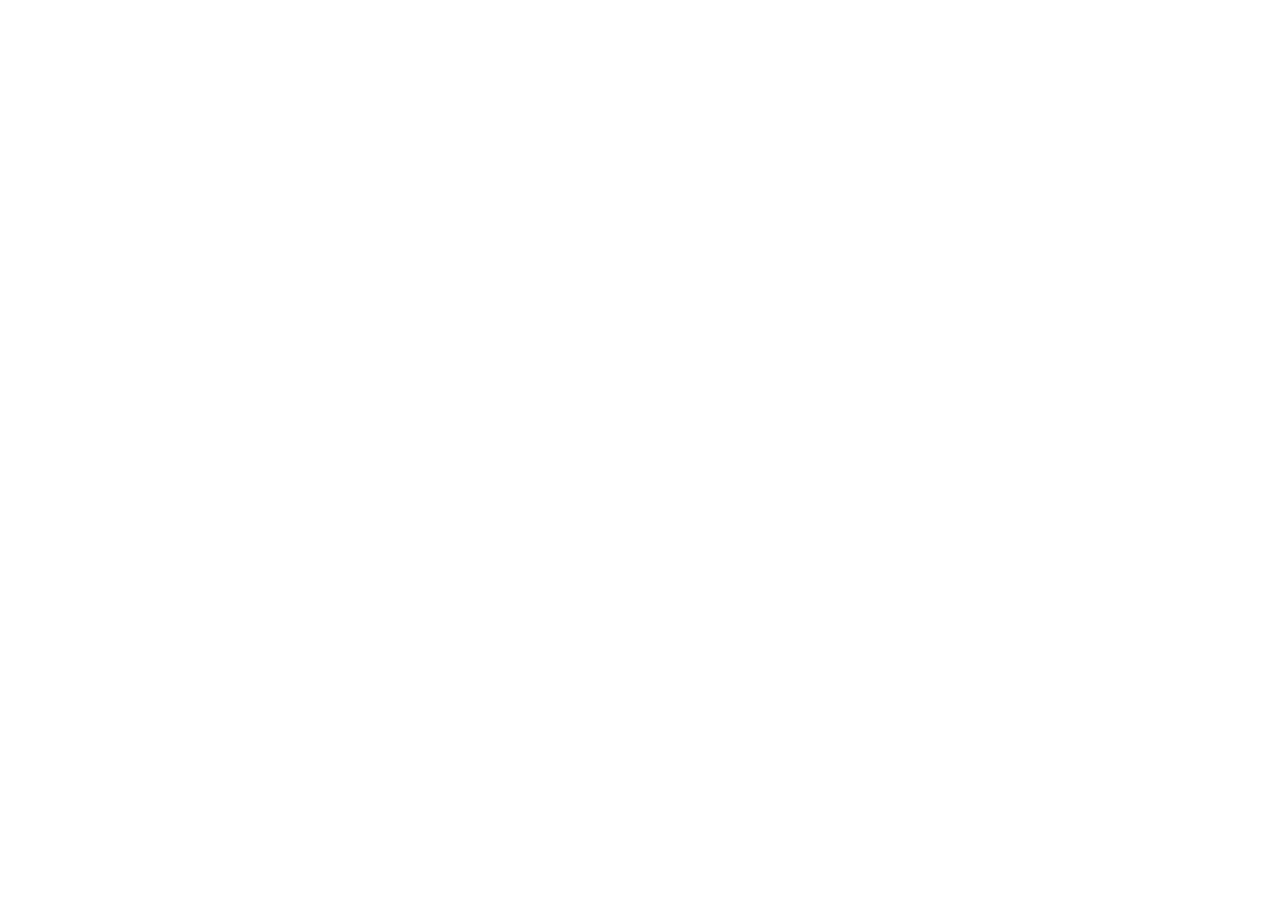
==== commit cd0cf77e: "update index.html" ====
--- a/index.html
+++ b/index.html
@@ -12,8 +12,8 @@
     <link href="https://fonts.googleapis.com/css2?family=Raleway:wght@300;400;500;600;700;800&display=swap" rel="stylesheet" />
     <title>Better Together | Patrick Accounting 2026 Firm Visit</title>
     <meta name="description" content="Patrick Accounting & Whirks 2026 Firm Visit - July 26-28, Memphis TN. Agenda, CPE tracking, Q&A, and more." />
-    <script type="module" crossorigin src="/assets/index-B9vOdYB3.js"></script>
-    <link rel="stylesheet" crossorigin href="/assets/index-CmzDHlud.css">
+    <script type="module" crossorigin src="/assets/index-B2yvO0N4.js"></script>
+    <link rel="stylesheet" crossorigin href="/assets/index-C26RtihA.css">
   </head>
   <body>
     <div id="root"></div>
